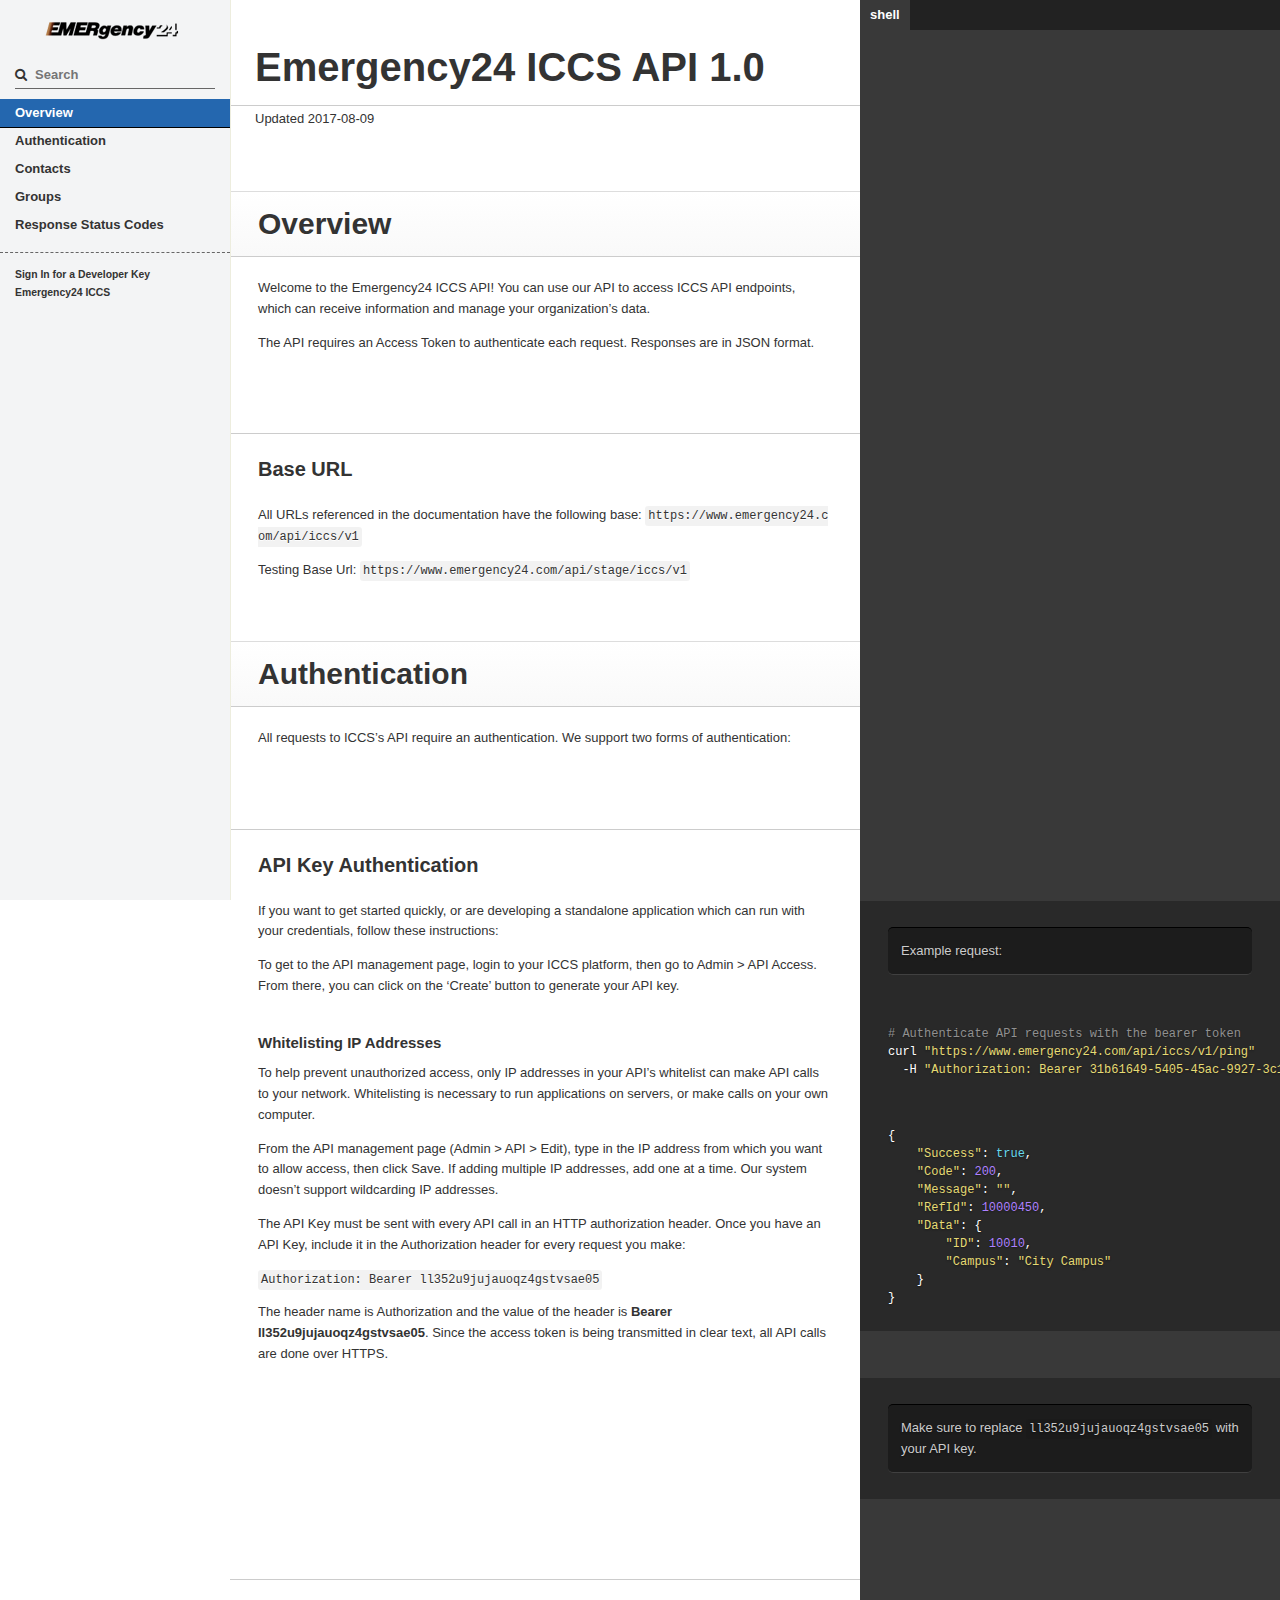
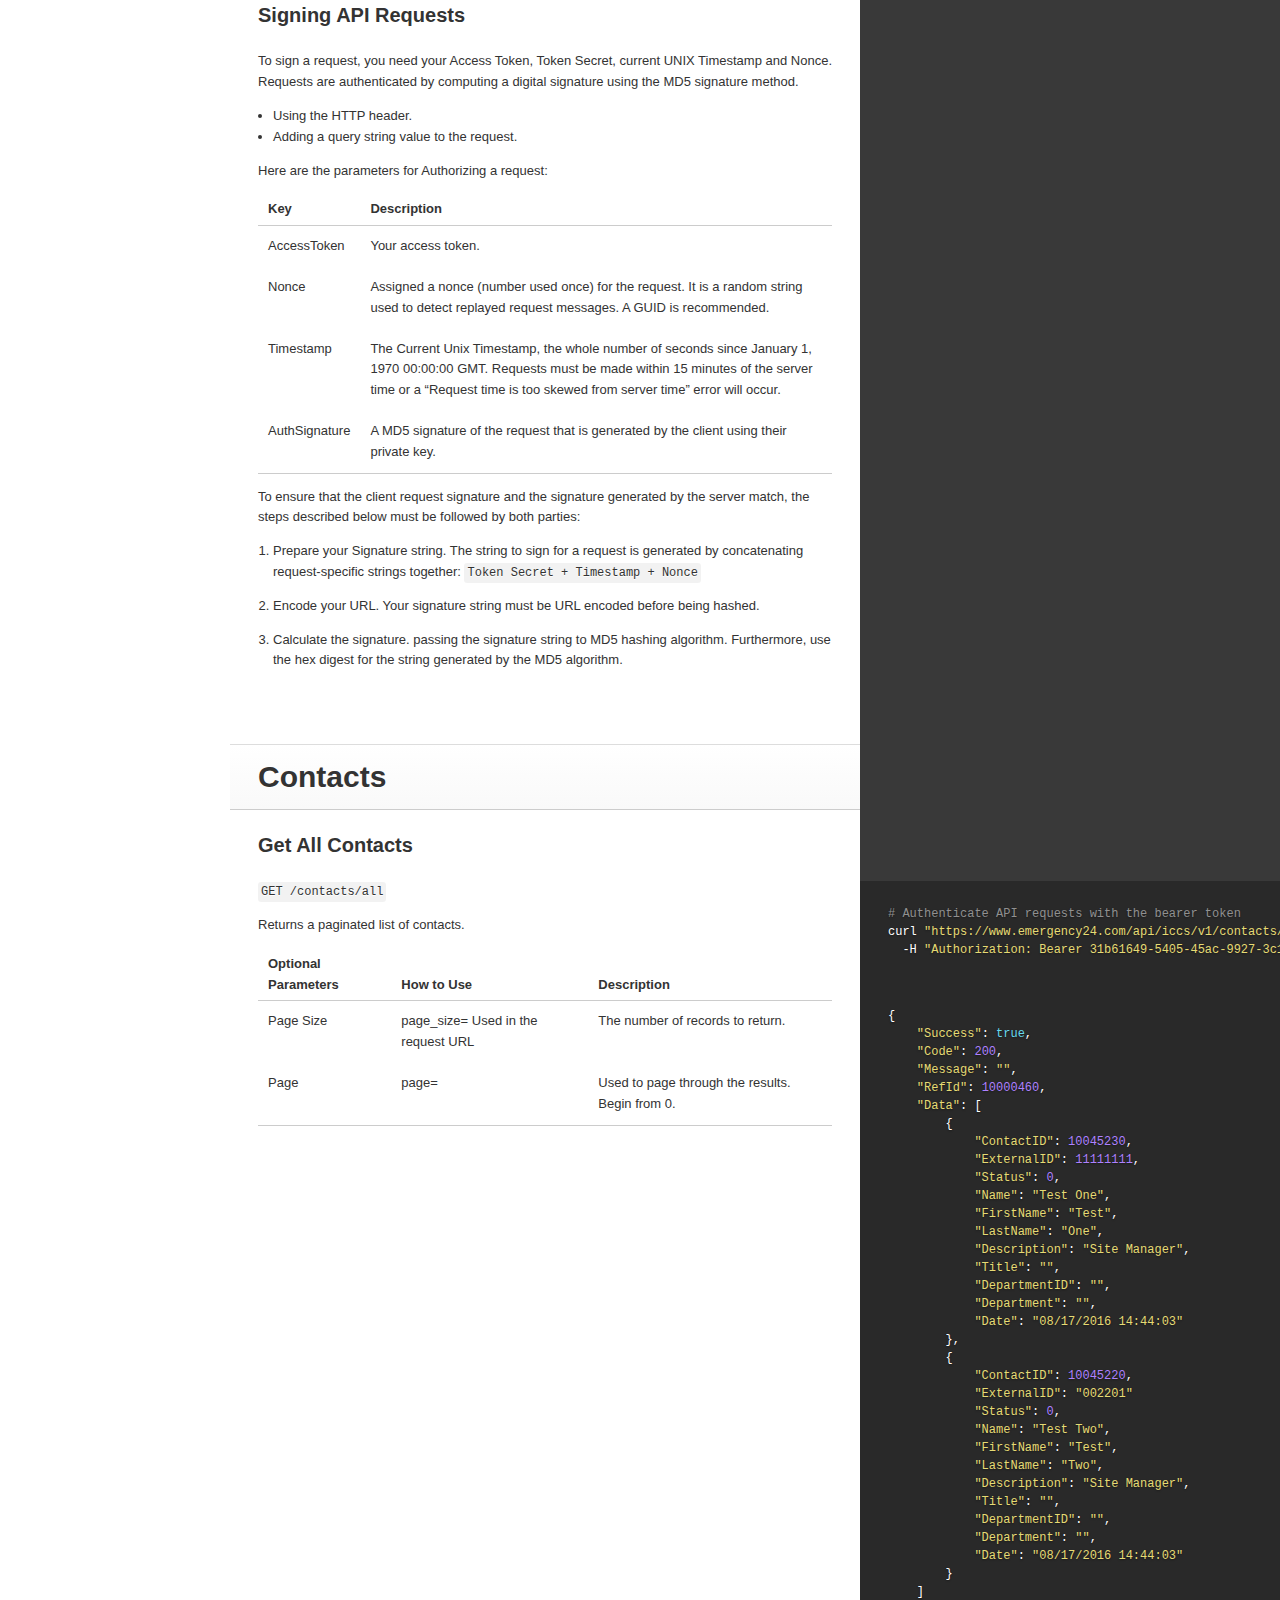
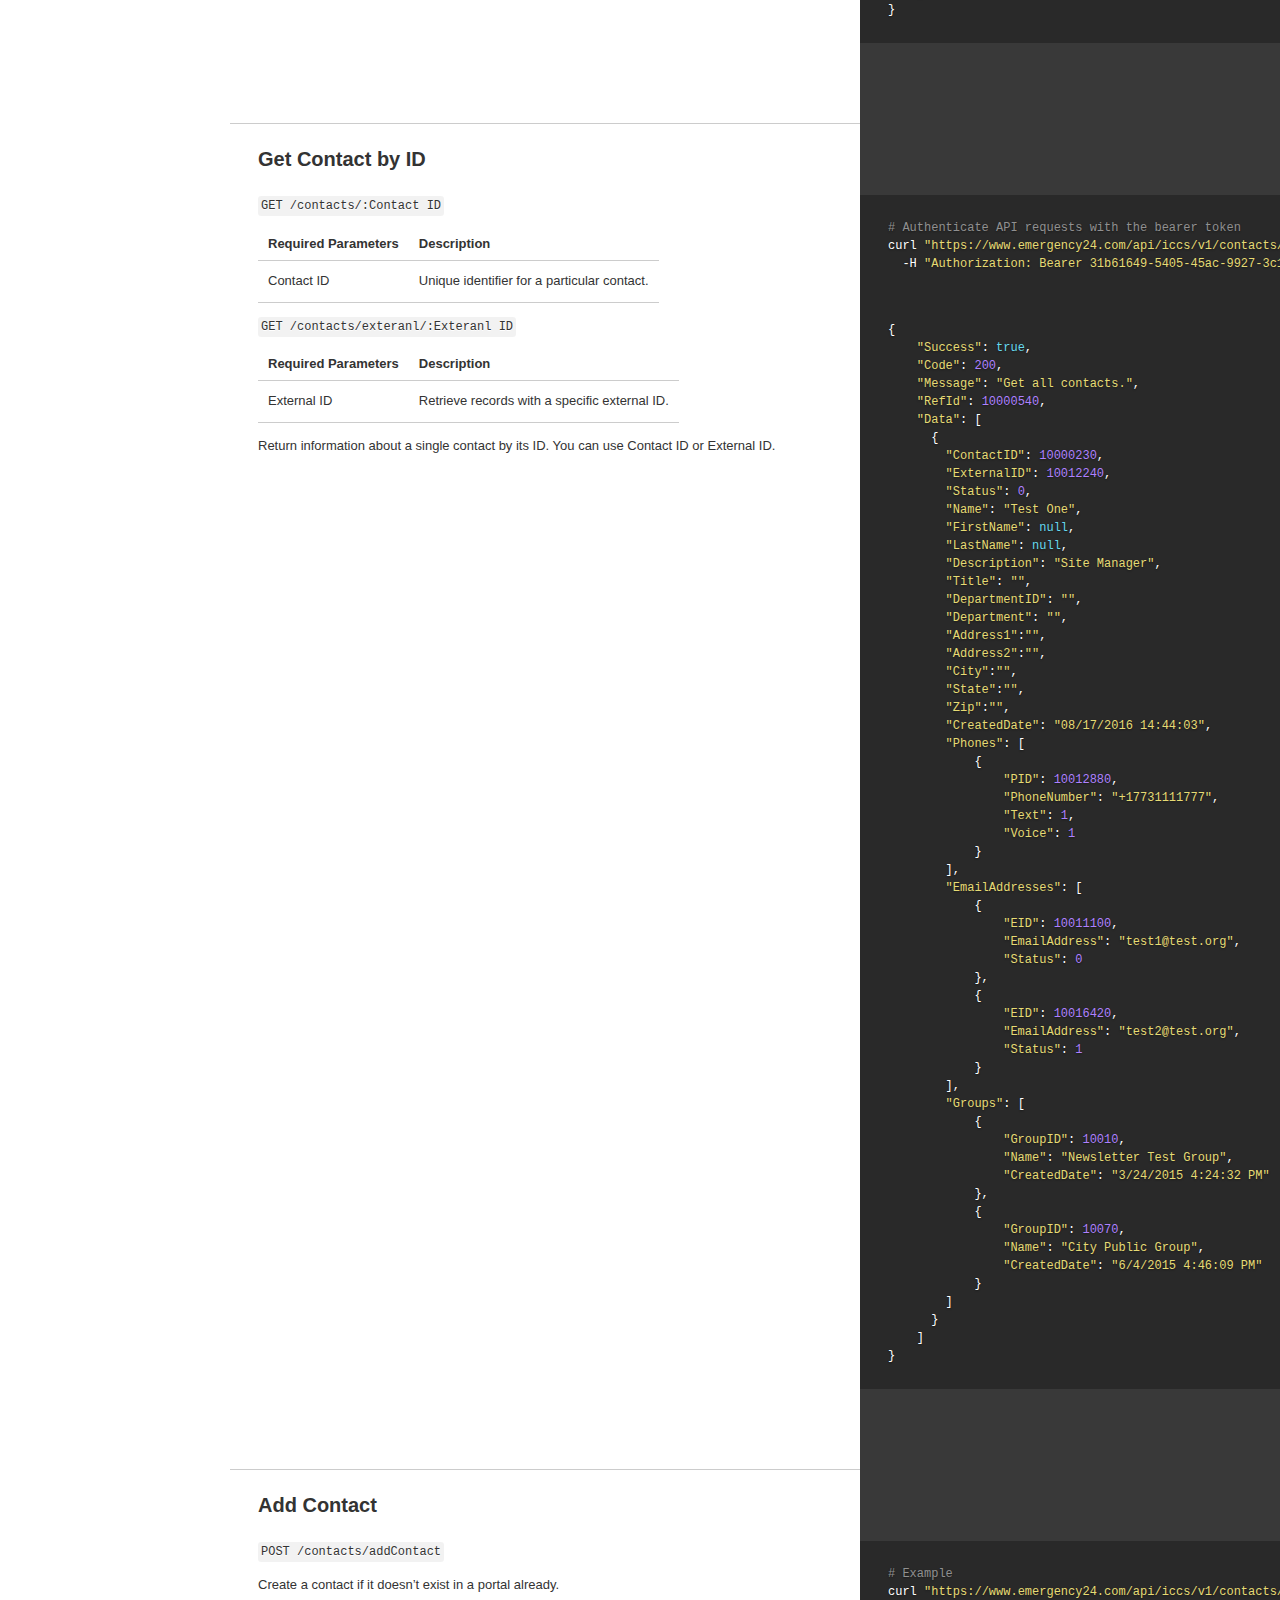
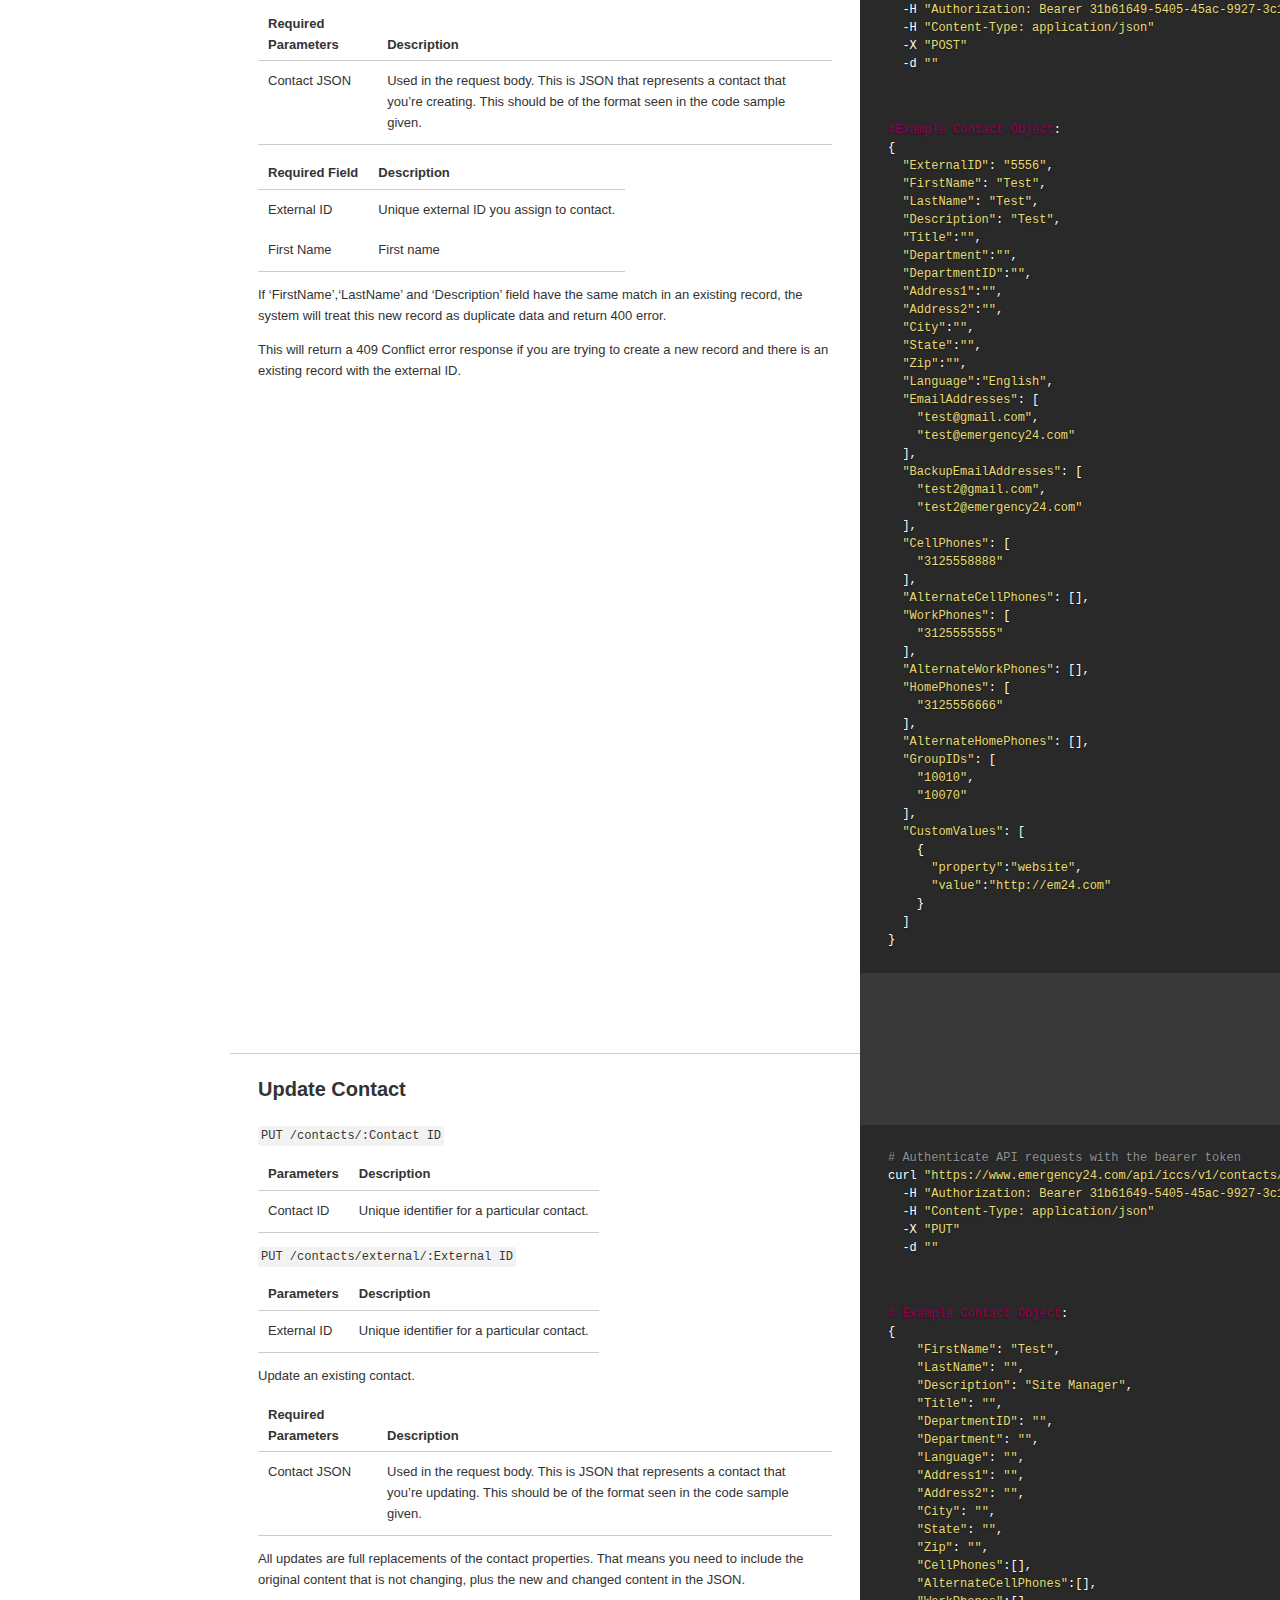
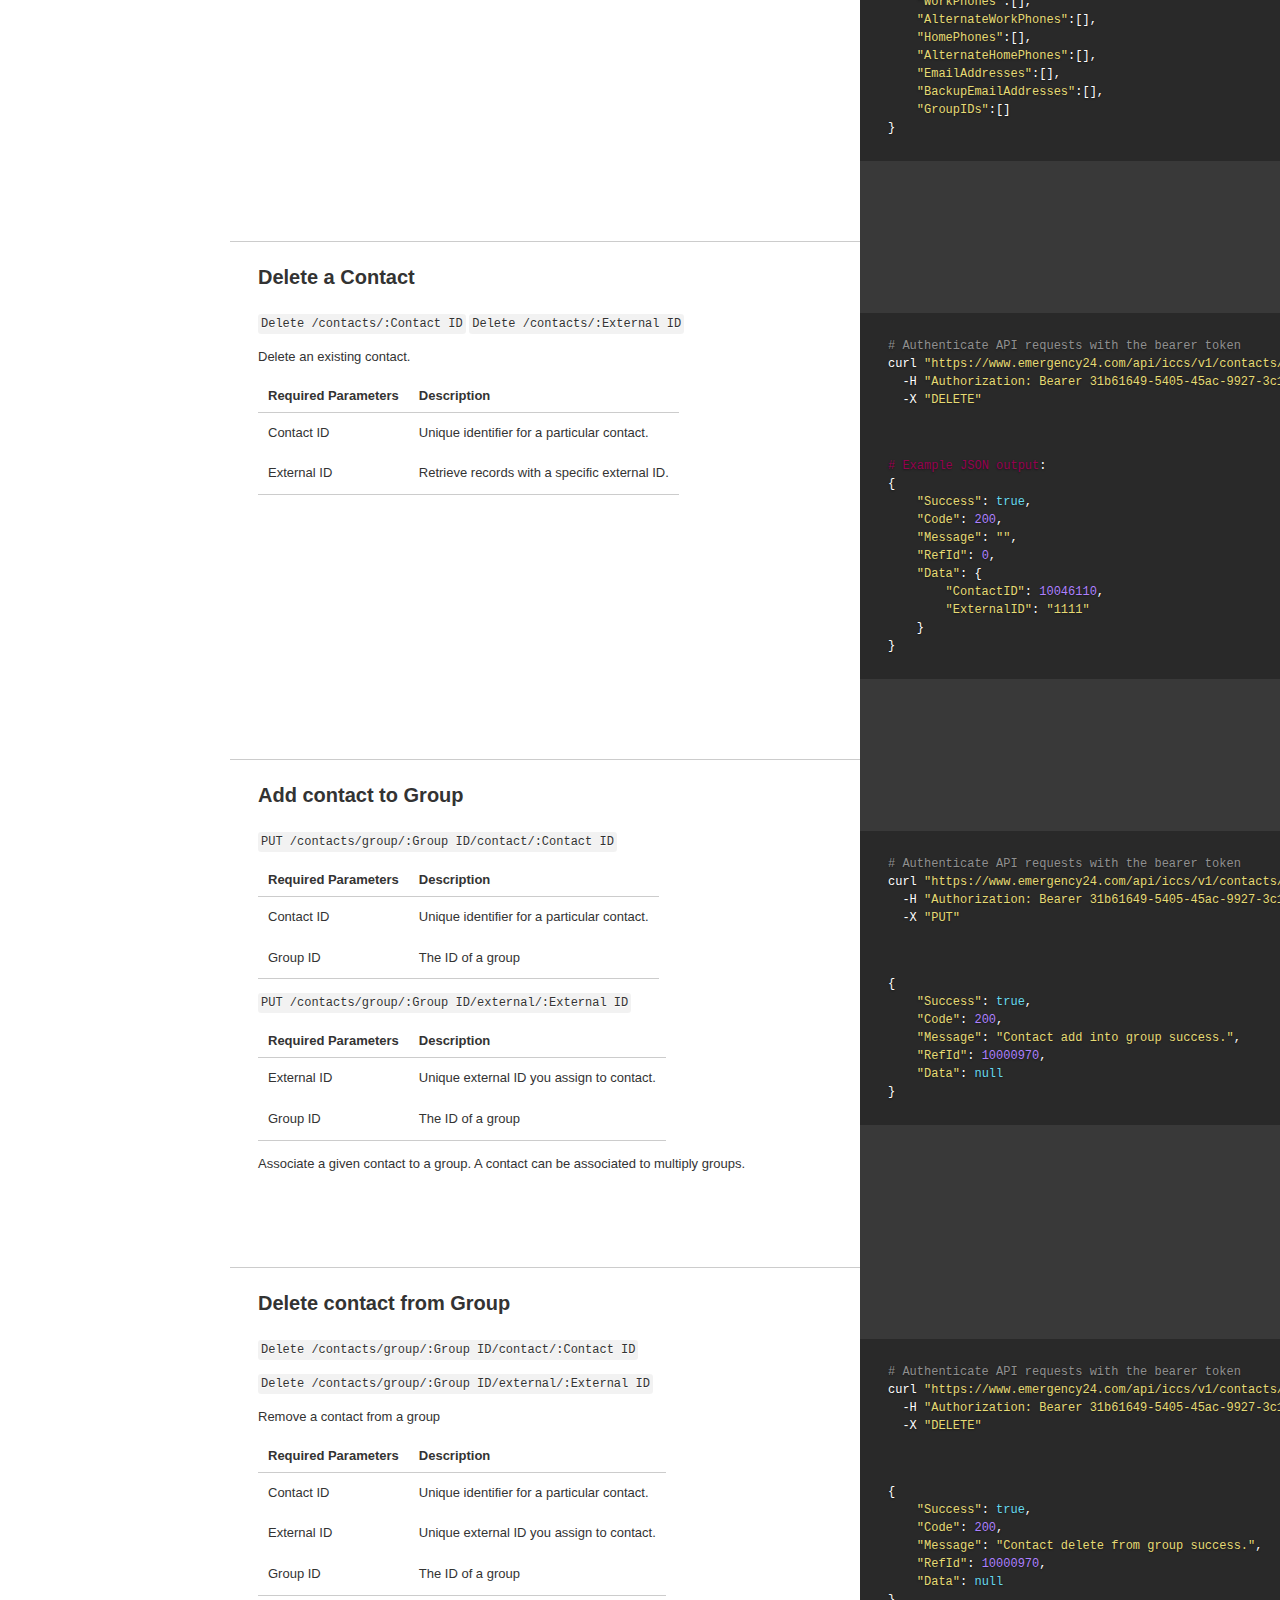
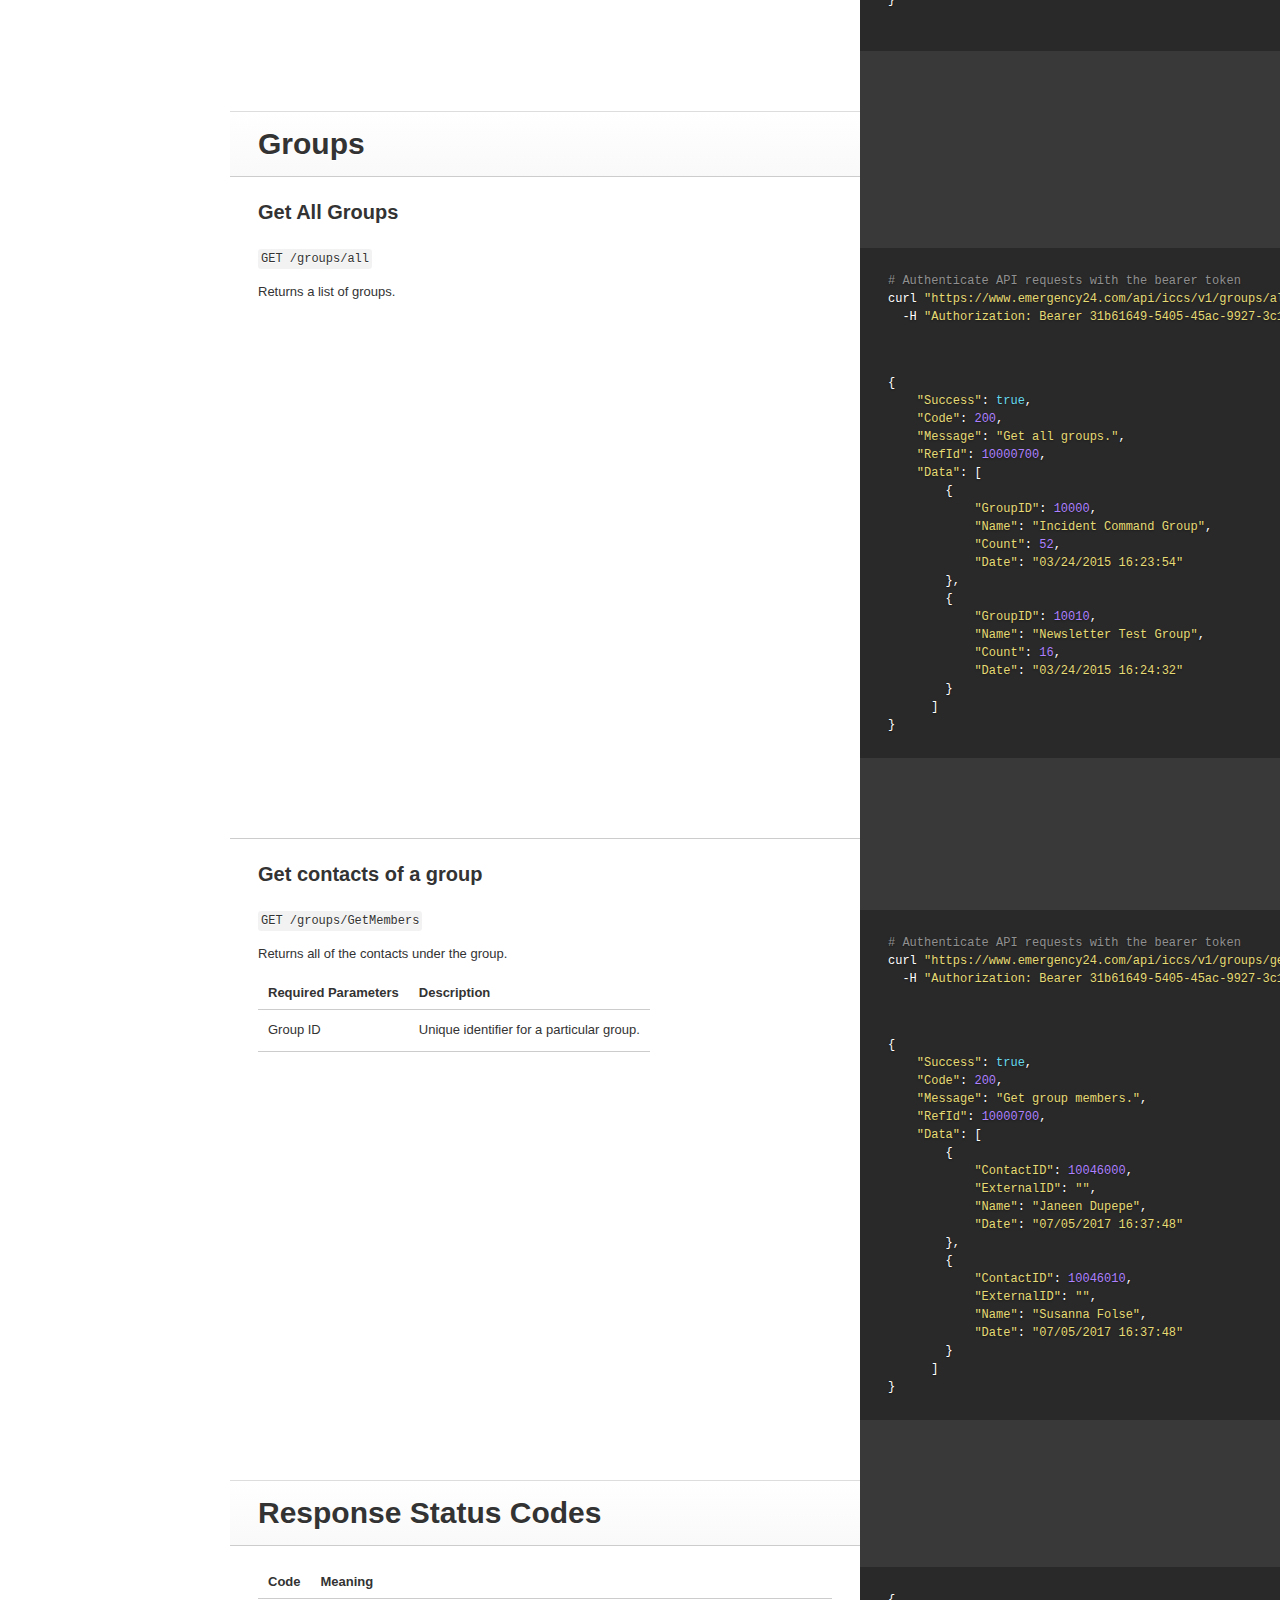
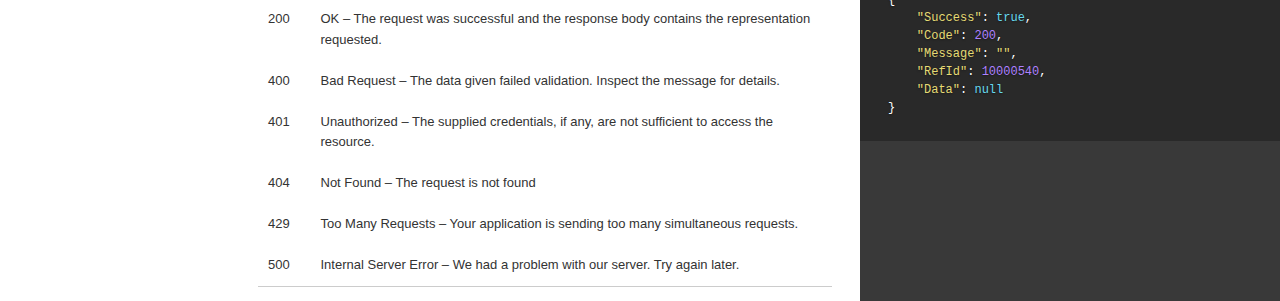
==== iccs/v1/index.html @ fdf59314 "update" ====
<!doctype html>
<html>
  <head>
    <meta charset="utf-8">
    <meta content="IE=edge,chrome=1" http-equiv="X-UA-Compatible">
    <meta name="viewport" content="width=device-width, initial-scale=1, maximum-scale=1">
    <title>API Reference</title>

    <style>
      .highlight table td { padding: 5px; }
.highlight table pre { margin: 0; }
.highlight .gh {
  color: #999999;
}
.highlight .sr {
  color: #f6aa11;
}
.highlight .go {
  color: #888888;
}
.highlight .gp {
  color: #555555;
}
.highlight .gs {
}
.highlight .gu {
  color: #aaaaaa;
}
.highlight .nb {
  color: #f6aa11;
}
.highlight .cm {
  color: #75715e;
}
.highlight .cp {
  color: #75715e;
}
.highlight .c1 {
  color: #75715e;
}
.highlight .cs {
  color: #75715e;
}
.highlight .c, .highlight .cd {
  color: #75715e;
}
.highlight .err {
  color: #960050;
}
.highlight .gr {
  color: #960050;
}
.highlight .gt {
  color: #960050;
}
.highlight .gd {
  color: #49483e;
}
.highlight .gi {
  color: #49483e;
}
.highlight .ge {
  color: #49483e;
}
.highlight .kc {
  color: #66d9ef;
}
.highlight .kd {
  color: #66d9ef;
}
.highlight .kr {
  color: #66d9ef;
}
.highlight .no {
  color: #66d9ef;
}
.highlight .kt {
  color: #66d9ef;
}
.highlight .mf {
  color: #ae81ff;
}
.highlight .mh {
  color: #ae81ff;
}
.highlight .il {
  color: #ae81ff;
}
.highlight .mi {
  color: #ae81ff;
}
.highlight .mo {
  color: #ae81ff;
}
.highlight .m, .highlight .mb, .highlight .mx {
  color: #ae81ff;
}
.highlight .sc {
  color: #ae81ff;
}
.highlight .se {
  color: #ae81ff;
}
.highlight .ss {
  color: #ae81ff;
}
.highlight .sd {
  color: #e6db74;
}
.highlight .s2 {
  color: #e6db74;
}
.highlight .sb {
  color: #e6db74;
}
.highlight .sh {
  color: #e6db74;
}
.highlight .si {
  color: #e6db74;
}
.highlight .sx {
  color: #e6db74;
}
.highlight .s1 {
  color: #e6db74;
}
.highlight .s {
  color: #e6db74;
}
.highlight .na {
  color: #a6e22e;
}
.highlight .nc {
  color: #a6e22e;
}
.highlight .nd {
  color: #a6e22e;
}
.highlight .ne {
  color: #a6e22e;
}
.highlight .nf {
  color: #a6e22e;
}
.highlight .vc {
  color: #ffffff;
}
.highlight .nn {
  color: #ffffff;
}
.highlight .nl {
  color: #ffffff;
}
.highlight .ni {
  color: #ffffff;
}
.highlight .bp {
  color: #ffffff;
}
.highlight .vg {
  color: #ffffff;
}
.highlight .vi {
  color: #ffffff;
}
.highlight .nv {
  color: #ffffff;
}
.highlight .w {
  color: #ffffff;
}
.highlight {
  color: #ffffff;
}
.highlight .n, .highlight .py, .highlight .nx {
  color: #ffffff;
}
.highlight .ow {
  color: #f92672;
}
.highlight .nt {
  color: #f92672;
}
.highlight .k, .highlight .kv {
  color: #f92672;
}
.highlight .kn {
  color: #f92672;
}
.highlight .kp {
  color: #f92672;
}
.highlight .o {
  color: #f92672;
}
    </style>
    <link href="stylesheets/screen.css" rel="stylesheet" media="screen" />
    <link href="stylesheets/print.css" rel="stylesheet" media="print" />
      <script src="javascripts/all.js"></script>
  </head>

  <body class="index" data-languages="[&quot;shell&quot;]">
    <a href="#" id="nav-button">
      <span>
        NAV
        <img src="images/navbar.png" alt="Navbar" />
      </span>
    </a>
    <div class="tocify-wrapper">
      <center style="margin-top: 15px">
        <img src="images/logo.png" alt="Logo" />
      </center>
      
        <div class="lang-selector">
              <a href="#" data-language-name="shell">shell</a>
        </div>
        <div class="search">
          <input type="text" class="search" id="input-search" placeholder="Search">
        </div>
        <ul class="search-results"></ul>
      <div id="toc">
      </div>
        <ul class="toc-footer">
            <li><a href='https://www.emergency24.com/im/user/login'>Sign In for a Developer Key</a></li>
            <li><a href='https://www.emergency24.com'>Emergency24 ICCS</a></li>
        </ul>
    </div>
    <div class="page-wrapper">
      <div class="dark-box"></div>
      <div class="content">
        <div>
  <div style="font-weight:bold;font-size:40px;padding: 45px 5px 15px 25px; border-bottom: 1px solid #ccc;margin-right: 40%">Emergency24 ICCS API 1.0</div>
  <div style="padding: 5px 5px 5px 25px">Updated 2017-08-09</div>
</div>

<h1 id="overview">Overview</h1>

<p>Welcome to the Emergency24 ICCS API! You can use our API to access ICCS API endpoints, which can receive information and manage your organization&rsquo;s data. </p>

<p>The API requires an Access Token to authenticate each request. Responses are in JSON format.</p>

<h2 id="base-url">Base URL</h2>

<p>All URLs referenced in the documentation have the following base:
<code class="prettyprint">https://www.emergency24.com/api/iccs/v1</code></p>

<p>Testing Base Url: <code class="prettyprint">https://www.emergency24.com/api/stage/iccs/v1</code></p>

<h1 id="authentication">Authentication</h1>

<p>All requests to ICCS&rsquo;s API require an authentication. We support two forms of authentication:</p>

<h2 id="api-key-authentication">API Key Authentication</h2>

<blockquote>
<p>Example request:</p>
</blockquote>
<pre class="highlight shell tab-shell"><code><span class="c"># Authenticate API requests with the bearer token</span>
curl <span class="s2">"https://www.emergency24.com/api/iccs/v1/ping"</span>
  -H <span class="s2">"Authorization: Bearer 31b61649-5405-45ac-9927-3c1d1b2c84b2"</span>
</code></pre><pre class="highlight json tab-json"><code><span class="p">{</span><span class="w">
    </span><span class="s2">"Success"</span><span class="p">:</span><span class="w"> </span><span class="kc">true</span><span class="p">,</span><span class="w">
    </span><span class="s2">"Code"</span><span class="p">:</span><span class="w"> </span><span class="mi">200</span><span class="p">,</span><span class="w">
    </span><span class="s2">"Message"</span><span class="p">:</span><span class="w"> </span><span class="s2">""</span><span class="p">,</span><span class="w">
    </span><span class="s2">"RefId"</span><span class="p">:</span><span class="w"> </span><span class="mi">10000450</span><span class="p">,</span><span class="w">
    </span><span class="s2">"Data"</span><span class="p">:</span><span class="w"> </span><span class="p">{</span><span class="w">
        </span><span class="s2">"ID"</span><span class="p">:</span><span class="w"> </span><span class="mi">10010</span><span class="p">,</span><span class="w">
        </span><span class="s2">"Campus"</span><span class="p">:</span><span class="w"> </span><span class="s2">"City Campus"</span><span class="w">
    </span><span class="p">}</span><span class="w">
</span><span class="p">}</span><span class="w">
</span></code></pre>
<p>If you want to get started quickly, or are developing a standalone application which can run with your credentials, follow these instructions:</p>

<p>To get to the API management page, login to your ICCS platform, then go to Admin &gt; API Access. From there, you can click on the &lsquo;Create&rsquo; button to generate your API key.</p>

<h3 id="whitelisting-ip-addresses">Whitelisting IP Addresses</h3>

<p>To help prevent unauthorized access, only IP addresses in your API&rsquo;s whitelist can make API calls to your network. Whitelisting is necessary to run applications on servers, or make calls on your own computer.</p>

<p>From the API management page (Admin &gt; API &gt; Edit), type in the IP address from which you want to allow access, then click Save. If adding multiple IP addresses, add one at a time. Our system doesn&rsquo;t support wildcarding IP addresses.</p>

<p>The API Key must be sent with every API call in an HTTP authorization header. Once you have an API Key, include it in the Authorization header for every request you make:</p>

<p><code class="prettyprint">Authorization: Bearer ll352u9jujauoqz4gstvsae05</code></p>

<p>The header name is Authorization and the value of the header is <strong>Bearer ll352u9jujauoqz4gstvsae05</strong>. Since the access token is being transmitted in clear text, all API calls are done over HTTPS.</p>

<blockquote>
<p>Make sure to replace <code class="prettyprint">ll352u9jujauoqz4gstvsae05</code> with your API key.</p>
</blockquote>

<h2 id="signing-api-requests">Signing API Requests</h2>

<p>To sign a request, you need your Access Token, Token Secret, current UNIX Timestamp and Nonce. 
Requests are authenticated by computing a digital signature using the MD5 signature method.</p>

<ul>
<li>Using the HTTP header.</li>
<li>Adding a query string value to the request.</li>
</ul>

<p>Here are the parameters for Authorizing a request:</p>

<table><thead>
<tr>
<th>Key</th>
<th>Description</th>
</tr>
</thead><tbody>
<tr>
<td>AccessToken</td>
<td>Your access token.</td>
</tr>
<tr>
<td>Nonce</td>
<td>Assigned a nonce (number used once) for the request. It is a random string used to detect replayed request messages. A GUID is recommended.</td>
</tr>
<tr>
<td>Timestamp</td>
<td>The Current Unix Timestamp, the whole number of seconds since January 1, 1970 00:00:00 GMT. Requests must be made within 15 minutes of the server time or a “Request time is too skewed from server time” error will occur.</td>
</tr>
<tr>
<td>AuthSignature</td>
<td>A MD5 signature of the request that is generated by the client using their private key.</td>
</tr>
</tbody></table>

<p>To ensure that the client request signature and the signature generated by the server match, the steps described below must be followed by both parties:</p>

<ol>
<li><p>Prepare your Signature string.
The string to sign for a request is generated by concatenating request-specific strings together:
<code class="prettyprint">Token Secret + Timestamp + Nonce</code></p></li>
<li><p>Encode your URL.
Your signature string must be URL encoded before being hashed.</p></li>
<li><p>Calculate the signature.
passing the signature string to MD5 hashing algorithm. 
Furthermore, use the hex digest for the string generated by the MD5 algorithm.</p></li>
</ol>

<h1 id="contacts">Contacts</h1>

<h2 id="get-all-contacts">Get All Contacts</h2>
<pre class="highlight shell tab-shell"><code><span class="c"># Authenticate API requests with the bearer token</span>
curl <span class="s2">"https://www.emergency24.com/api/iccs/v1/contacts/all"</span>
  -H <span class="s2">"Authorization: Bearer 31b61649-5405-45ac-9927-3c1d1b2c84b2"</span>
</code></pre><pre class="highlight json tab-json"><code><span class="p">{</span><span class="w">
    </span><span class="s2">"Success"</span><span class="p">:</span><span class="w"> </span><span class="kc">true</span><span class="p">,</span><span class="w">
    </span><span class="s2">"Code"</span><span class="p">:</span><span class="w"> </span><span class="mi">200</span><span class="p">,</span><span class="w">
    </span><span class="s2">"Message"</span><span class="p">:</span><span class="w"> </span><span class="s2">""</span><span class="p">,</span><span class="w">
    </span><span class="s2">"RefId"</span><span class="p">:</span><span class="w"> </span><span class="mi">10000460</span><span class="p">,</span><span class="w">
    </span><span class="s2">"Data"</span><span class="p">:</span><span class="w"> </span><span class="p">[</span><span class="w">
        </span><span class="p">{</span><span class="w">
            </span><span class="s2">"ContactID"</span><span class="p">:</span><span class="w"> </span><span class="mi">10045230</span><span class="p">,</span><span class="w">
            </span><span class="s2">"ExternalID"</span><span class="p">:</span><span class="w"> </span><span class="mi">11111111</span><span class="p">,</span><span class="w">
            </span><span class="s2">"Status"</span><span class="p">:</span><span class="w"> </span><span class="mi">0</span><span class="p">,</span><span class="w">
            </span><span class="s2">"Name"</span><span class="p">:</span><span class="w"> </span><span class="s2">"Test One"</span><span class="p">,</span><span class="w">
            </span><span class="s2">"FirstName"</span><span class="p">:</span><span class="w"> </span><span class="s2">"Test"</span><span class="p">,</span><span class="w">
            </span><span class="s2">"LastName"</span><span class="p">:</span><span class="w"> </span><span class="s2">"One"</span><span class="p">,</span><span class="w">
            </span><span class="s2">"Description"</span><span class="p">:</span><span class="w"> </span><span class="s2">"Site Manager"</span><span class="p">,</span><span class="w">
            </span><span class="s2">"Title"</span><span class="p">:</span><span class="w"> </span><span class="s2">""</span><span class="p">,</span><span class="w">
            </span><span class="s2">"DepartmentID"</span><span class="p">:</span><span class="w"> </span><span class="s2">""</span><span class="p">,</span><span class="w">
            </span><span class="s2">"Department"</span><span class="p">:</span><span class="w"> </span><span class="s2">""</span><span class="p">,</span><span class="w">
            </span><span class="s2">"Date"</span><span class="p">:</span><span class="w"> </span><span class="s2">"08/17/2016 14:44:03"</span><span class="w">
        </span><span class="p">},</span><span class="w">
        </span><span class="p">{</span><span class="w">
            </span><span class="s2">"ContactID"</span><span class="p">:</span><span class="w"> </span><span class="mi">10045220</span><span class="p">,</span><span class="w">
            </span><span class="s2">"ExternalID"</span><span class="p">:</span><span class="w"> </span><span class="s2">"002201"</span><span class="w">
            </span><span class="s2">"Status"</span><span class="p">:</span><span class="w"> </span><span class="mi">0</span><span class="p">,</span><span class="w">
            </span><span class="s2">"Name"</span><span class="p">:</span><span class="w"> </span><span class="s2">"Test Two"</span><span class="p">,</span><span class="w">
            </span><span class="s2">"FirstName"</span><span class="p">:</span><span class="w"> </span><span class="s2">"Test"</span><span class="p">,</span><span class="w">
            </span><span class="s2">"LastName"</span><span class="p">:</span><span class="w"> </span><span class="s2">"Two"</span><span class="p">,</span><span class="w">
            </span><span class="s2">"Description"</span><span class="p">:</span><span class="w"> </span><span class="s2">"Site Manager"</span><span class="p">,</span><span class="w">
            </span><span class="s2">"Title"</span><span class="p">:</span><span class="w"> </span><span class="s2">""</span><span class="p">,</span><span class="w">
            </span><span class="s2">"DepartmentID"</span><span class="p">:</span><span class="w"> </span><span class="s2">""</span><span class="p">,</span><span class="w">
            </span><span class="s2">"Department"</span><span class="p">:</span><span class="w"> </span><span class="s2">""</span><span class="p">,</span><span class="w">
            </span><span class="s2">"Date"</span><span class="p">:</span><span class="w"> </span><span class="s2">"08/17/2016 14:44:03"</span><span class="w">
        </span><span class="p">}</span><span class="w">
    </span><span class="p">]</span><span class="w">
</span><span class="p">}</span><span class="w">
</span></code></pre>
<p><code class="prettyprint">GET /contacts/all</code></p>

<p>Returns a paginated list of contacts.</p>

<table><thead>
<tr>
<th>Optional Parameters</th>
<th>How to Use</th>
<th>Description</th>
</tr>
</thead><tbody>
<tr>
<td>Page Size</td>
<td>page_size= Used in the request URL</td>
<td>The number of records to return.</td>
</tr>
<tr>
<td>Page</td>
<td>page=</td>
<td>Used to page through the results. Begin from 0.</td>
</tr>
</tbody></table>

<h2 id="get-contact-by-id">Get Contact by ID</h2>
<pre class="highlight shell tab-shell"><code><span class="c"># Authenticate API requests with the bearer token</span>
curl <span class="s2">"https://www.emergency24.com/api/iccs/v1/contacts/10000230"</span>
  -H <span class="s2">"Authorization: Bearer 31b61649-5405-45ac-9927-3c1d1b2c84b2"</span>
</code></pre><pre class="highlight json tab-json"><code><span class="p">{</span><span class="w">
    </span><span class="s2">"Success"</span><span class="p">:</span><span class="w"> </span><span class="kc">true</span><span class="p">,</span><span class="w">
    </span><span class="s2">"Code"</span><span class="p">:</span><span class="w"> </span><span class="mi">200</span><span class="p">,</span><span class="w">
    </span><span class="s2">"Message"</span><span class="p">:</span><span class="w"> </span><span class="s2">"Get all contacts."</span><span class="p">,</span><span class="w">
    </span><span class="s2">"RefId"</span><span class="p">:</span><span class="w"> </span><span class="mi">10000540</span><span class="p">,</span><span class="w">
    </span><span class="s2">"Data"</span><span class="p">:</span><span class="w"> </span><span class="p">[</span><span class="w">
      </span><span class="p">{</span><span class="w">
        </span><span class="s2">"ContactID"</span><span class="p">:</span><span class="w"> </span><span class="mi">10000230</span><span class="p">,</span><span class="w">
        </span><span class="s2">"ExternalID"</span><span class="p">:</span><span class="w"> </span><span class="mi">10012240</span><span class="p">,</span><span class="w">
        </span><span class="s2">"Status"</span><span class="p">:</span><span class="w"> </span><span class="mi">0</span><span class="p">,</span><span class="w">
        </span><span class="s2">"Name"</span><span class="p">:</span><span class="w"> </span><span class="s2">"Test One"</span><span class="p">,</span><span class="w">
        </span><span class="s2">"FirstName"</span><span class="p">:</span><span class="w"> </span><span class="kc">null</span><span class="p">,</span><span class="w">
        </span><span class="s2">"LastName"</span><span class="p">:</span><span class="w"> </span><span class="kc">null</span><span class="p">,</span><span class="w">
        </span><span class="s2">"Description"</span><span class="p">:</span><span class="w"> </span><span class="s2">"Site Manager"</span><span class="p">,</span><span class="w">
        </span><span class="s2">"Title"</span><span class="p">:</span><span class="w"> </span><span class="s2">""</span><span class="p">,</span><span class="w">
        </span><span class="s2">"DepartmentID"</span><span class="p">:</span><span class="w"> </span><span class="s2">""</span><span class="p">,</span><span class="w">
        </span><span class="s2">"Department"</span><span class="p">:</span><span class="w"> </span><span class="s2">""</span><span class="p">,</span><span class="w">
        </span><span class="s2">"Address1"</span><span class="p">:</span><span class="s2">""</span><span class="p">,</span><span class="w">
        </span><span class="s2">"Address2"</span><span class="p">:</span><span class="s2">""</span><span class="p">,</span><span class="w">
        </span><span class="s2">"City"</span><span class="p">:</span><span class="s2">""</span><span class="p">,</span><span class="w">
        </span><span class="s2">"State"</span><span class="p">:</span><span class="s2">""</span><span class="p">,</span><span class="w">
        </span><span class="s2">"Zip"</span><span class="p">:</span><span class="s2">""</span><span class="p">,</span><span class="w">
        </span><span class="s2">"CreatedDate"</span><span class="p">:</span><span class="w"> </span><span class="s2">"08/17/2016 14:44:03"</span><span class="p">,</span><span class="w">
        </span><span class="s2">"Phones"</span><span class="p">:</span><span class="w"> </span><span class="p">[</span><span class="w">
            </span><span class="p">{</span><span class="w">
                </span><span class="s2">"PID"</span><span class="p">:</span><span class="w"> </span><span class="mi">10012880</span><span class="p">,</span><span class="w">
                </span><span class="s2">"PhoneNumber"</span><span class="p">:</span><span class="w"> </span><span class="s2">"+17731111777"</span><span class="p">,</span><span class="w">
                </span><span class="s2">"Text"</span><span class="p">:</span><span class="w"> </span><span class="mi">1</span><span class="p">,</span><span class="w">
                </span><span class="s2">"Voice"</span><span class="p">:</span><span class="w"> </span><span class="mi">1</span><span class="w">
            </span><span class="p">}</span><span class="w">
        </span><span class="p">],</span><span class="w">
        </span><span class="s2">"EmailAddresses"</span><span class="p">:</span><span class="w"> </span><span class="p">[</span><span class="w">
            </span><span class="p">{</span><span class="w">
                </span><span class="s2">"EID"</span><span class="p">:</span><span class="w"> </span><span class="mi">10011100</span><span class="p">,</span><span class="w">
                </span><span class="s2">"EmailAddress"</span><span class="p">:</span><span class="w"> </span><span class="s2">"test1@test.org"</span><span class="p">,</span><span class="w">
                </span><span class="s2">"Status"</span><span class="p">:</span><span class="w"> </span><span class="mi">0</span><span class="w">
            </span><span class="p">},</span><span class="w">
            </span><span class="p">{</span><span class="w">
                </span><span class="s2">"EID"</span><span class="p">:</span><span class="w"> </span><span class="mi">10016420</span><span class="p">,</span><span class="w">
                </span><span class="s2">"EmailAddress"</span><span class="p">:</span><span class="w"> </span><span class="s2">"test2@test.org"</span><span class="p">,</span><span class="w">
                </span><span class="s2">"Status"</span><span class="p">:</span><span class="w"> </span><span class="mi">1</span><span class="w">
            </span><span class="p">}</span><span class="w">
        </span><span class="p">],</span><span class="w">
        </span><span class="s2">"Groups"</span><span class="p">:</span><span class="w"> </span><span class="p">[</span><span class="w">
            </span><span class="p">{</span><span class="w">
                </span><span class="s2">"GroupID"</span><span class="p">:</span><span class="w"> </span><span class="mi">10010</span><span class="p">,</span><span class="w">
                </span><span class="s2">"Name"</span><span class="p">:</span><span class="w"> </span><span class="s2">"Newsletter Test Group"</span><span class="p">,</span><span class="w">
                </span><span class="s2">"CreatedDate"</span><span class="p">:</span><span class="w"> </span><span class="s2">"3/24/2015 4:24:32 PM"</span><span class="w">
            </span><span class="p">},</span><span class="w">
            </span><span class="p">{</span><span class="w">
                </span><span class="s2">"GroupID"</span><span class="p">:</span><span class="w"> </span><span class="mi">10070</span><span class="p">,</span><span class="w">
                </span><span class="s2">"Name"</span><span class="p">:</span><span class="w"> </span><span class="s2">"City Public Group"</span><span class="p">,</span><span class="w">
                </span><span class="s2">"CreatedDate"</span><span class="p">:</span><span class="w"> </span><span class="s2">"6/4/2015 4:46:09 PM"</span><span class="w">
            </span><span class="p">}</span><span class="w">
        </span><span class="p">]</span><span class="w">
      </span><span class="p">}</span><span class="w">
    </span><span class="p">]</span><span class="w">
</span><span class="p">}</span><span class="w">
</span></code></pre>
<p><code class="prettyprint">GET /contacts/:Contact ID</code></p>

<table><thead>
<tr>
<th>Required Parameters</th>
<th>Description</th>
</tr>
</thead><tbody>
<tr>
<td>Contact ID</td>
<td>Unique identifier for a particular contact.</td>
</tr>
</tbody></table>

<p><code class="prettyprint">GET /contacts/exteranl/:Exteranl ID</code></p>

<table><thead>
<tr>
<th>Required Parameters</th>
<th>Description</th>
</tr>
</thead><tbody>
<tr>
<td>External ID</td>
<td>Retrieve records with a specific external ID.</td>
</tr>
</tbody></table>

<p>Return information about a single contact by its ID. You can use Contact ID or External ID.</p>

<h2 id="add-contact">Add Contact</h2>
<pre class="highlight shell tab-shell"><code><span class="c"># Example</span>
curl <span class="s2">"https://www.emergency24.com/api/iccs/v1/contacts/addContact"</span>
  -H <span class="s2">"Authorization: Bearer 31b61649-5405-45ac-9927-3c1d1b2c84b2"</span>
  -H <span class="s2">"Content-Type: application/json"</span>
  -X <span class="s2">"POST"</span>
  -d <span class="s2">""</span>
</code></pre><pre class="highlight json tab-json"><code><span class="err">#Example</span><span class="w"> </span><span class="err">Contact</span><span class="w"> </span><span class="err">Object</span><span class="p">:</span><span class="w">
</span><span class="p">{</span><span class="w">
  </span><span class="s2">"ExternalID"</span><span class="p">:</span><span class="w"> </span><span class="s2">"5556"</span><span class="p">,</span><span class="w">
  </span><span class="s2">"FirstName"</span><span class="p">:</span><span class="w"> </span><span class="s2">"Test"</span><span class="p">,</span><span class="w">
  </span><span class="s2">"LastName"</span><span class="p">:</span><span class="w"> </span><span class="s2">"Test"</span><span class="p">,</span><span class="w">
  </span><span class="s2">"Description"</span><span class="p">:</span><span class="w"> </span><span class="s2">"Test"</span><span class="p">,</span><span class="w">
  </span><span class="s2">"Title"</span><span class="p">:</span><span class="s2">""</span><span class="p">,</span><span class="w">
  </span><span class="s2">"Department"</span><span class="p">:</span><span class="s2">""</span><span class="p">,</span><span class="w">
  </span><span class="s2">"DepartmentID"</span><span class="p">:</span><span class="s2">""</span><span class="p">,</span><span class="w">
  </span><span class="s2">"Address1"</span><span class="p">:</span><span class="s2">""</span><span class="p">,</span><span class="w">
  </span><span class="s2">"Address2"</span><span class="p">:</span><span class="s2">""</span><span class="p">,</span><span class="w">
  </span><span class="s2">"City"</span><span class="p">:</span><span class="s2">""</span><span class="p">,</span><span class="w">
  </span><span class="s2">"State"</span><span class="p">:</span><span class="s2">""</span><span class="p">,</span><span class="w">
  </span><span class="s2">"Zip"</span><span class="p">:</span><span class="s2">""</span><span class="p">,</span><span class="w">
  </span><span class="s2">"Language"</span><span class="p">:</span><span class="s2">"English"</span><span class="p">,</span><span class="w">
  </span><span class="s2">"EmailAddresses"</span><span class="p">:</span><span class="w"> </span><span class="p">[</span><span class="w">
    </span><span class="s2">"test@gmail.com"</span><span class="p">,</span><span class="w">
    </span><span class="s2">"test@emergency24.com"</span><span class="w">
  </span><span class="p">],</span><span class="w">
  </span><span class="s2">"BackupEmailAddresses"</span><span class="p">:</span><span class="w"> </span><span class="p">[</span><span class="w">
    </span><span class="s2">"test2@gmail.com"</span><span class="p">,</span><span class="w">
    </span><span class="s2">"test2@emergency24.com"</span><span class="w">
  </span><span class="p">],</span><span class="w">
  </span><span class="s2">"CellPhones"</span><span class="p">:</span><span class="w"> </span><span class="p">[</span><span class="w">
    </span><span class="s2">"3125558888"</span><span class="w">
  </span><span class="p">],</span><span class="w">
  </span><span class="s2">"AlternateCellPhones"</span><span class="p">:</span><span class="w"> </span><span class="p">[],</span><span class="w">
  </span><span class="s2">"WorkPhones"</span><span class="p">:</span><span class="w"> </span><span class="p">[</span><span class="w">
    </span><span class="s2">"3125555555"</span><span class="w">
  </span><span class="p">],</span><span class="w">
  </span><span class="s2">"AlternateWorkPhones"</span><span class="p">:</span><span class="w"> </span><span class="p">[],</span><span class="w">
  </span><span class="s2">"HomePhones"</span><span class="p">:</span><span class="w"> </span><span class="p">[</span><span class="w">
    </span><span class="s2">"3125556666"</span><span class="w">
  </span><span class="p">],</span><span class="w">
  </span><span class="s2">"AlternateHomePhones"</span><span class="p">:</span><span class="w"> </span><span class="p">[],</span><span class="w">
  </span><span class="s2">"GroupIDs"</span><span class="p">:</span><span class="w"> </span><span class="p">[</span><span class="w">
    </span><span class="s2">"10010"</span><span class="p">,</span><span class="w">
    </span><span class="s2">"10070"</span><span class="w">
  </span><span class="p">],</span><span class="w">
  </span><span class="s2">"CustomValues"</span><span class="p">:</span><span class="w"> </span><span class="p">[</span><span class="w">
    </span><span class="p">{</span><span class="w">
      </span><span class="s2">"property"</span><span class="p">:</span><span class="s2">"website"</span><span class="p">,</span><span class="w">
      </span><span class="s2">"value"</span><span class="p">:</span><span class="s2">"http://em24.com"</span><span class="w">
    </span><span class="p">}</span><span class="w">
  </span><span class="p">]</span><span class="w">
</span><span class="p">}</span><span class="w">
</span></code></pre>
<p><code class="prettyprint">POST /contacts/addContact</code></p>

<p>Create a contact if it doesn&rsquo;t exist in a portal already.</p>

<table><thead>
<tr>
<th>Required Parameters</th>
<th>Description</th>
</tr>
</thead><tbody>
<tr>
<td>Contact JSON</td>
<td>Used in the request body. This is JSON that represents a contact that you&rsquo;re creating. This should be of the format seen in the code sample given.</td>
</tr>
</tbody></table>

<table><thead>
<tr>
<th>Required Field</th>
<th>Description</th>
</tr>
</thead><tbody>
<tr>
<td>External ID</td>
<td>Unique external ID you assign to contact.</td>
</tr>
<tr>
<td>First Name</td>
<td>First name</td>
</tr>
</tbody></table>

<p>If &lsquo;FirstName&rsquo;,&lsquo;LastName&rsquo; and &lsquo;Description&rsquo; field have the same match in an existing record, the system will treat this new record as duplicate data and return 400 error.</p>

<p>This will return a 409 Conflict error response if you are trying to create a new record and there is an existing record with the external ID.</p>

<h2 id="update-contact">Update Contact</h2>
<pre class="highlight shell tab-shell"><code><span class="c"># Authenticate API requests with the bearer token</span>
curl <span class="s2">"https://www.emergency24.com/api/iccs/v1/contacts/getContact?contactid=10000230"</span>
  -H <span class="s2">"Authorization: Bearer 31b61649-5405-45ac-9927-3c1d1b2c84b2"</span>
  -H <span class="s2">"Content-Type: application/json"</span>
  -X <span class="s2">"PUT"</span>
  -d <span class="s2">""</span>
</code></pre><pre class="highlight json tab-json"><code><span class="err">#</span><span class="w"> </span><span class="err">Example</span><span class="w"> </span><span class="err">Contact</span><span class="w"> </span><span class="err">Object</span><span class="p">:</span><span class="w">
</span><span class="p">{</span><span class="w">
    </span><span class="s2">"FirstName"</span><span class="p">:</span><span class="w"> </span><span class="s2">"Test"</span><span class="p">,</span><span class="w">
    </span><span class="s2">"LastName"</span><span class="p">:</span><span class="w"> </span><span class="s2">""</span><span class="p">,</span><span class="w">
    </span><span class="s2">"Description"</span><span class="p">:</span><span class="w"> </span><span class="s2">"Site Manager"</span><span class="p">,</span><span class="w">
    </span><span class="s2">"Title"</span><span class="p">:</span><span class="w"> </span><span class="s2">""</span><span class="p">,</span><span class="w">
    </span><span class="s2">"DepartmentID"</span><span class="p">:</span><span class="w"> </span><span class="s2">""</span><span class="p">,</span><span class="w">
    </span><span class="s2">"Department"</span><span class="p">:</span><span class="w"> </span><span class="s2">""</span><span class="p">,</span><span class="w">
    </span><span class="s2">"Language"</span><span class="p">:</span><span class="w"> </span><span class="s2">""</span><span class="p">,</span><span class="w">
    </span><span class="s2">"Address1"</span><span class="p">:</span><span class="w"> </span><span class="s2">""</span><span class="p">,</span><span class="w">
    </span><span class="s2">"Address2"</span><span class="p">:</span><span class="w"> </span><span class="s2">""</span><span class="p">,</span><span class="w">
    </span><span class="s2">"City"</span><span class="p">:</span><span class="w"> </span><span class="s2">""</span><span class="p">,</span><span class="w">
    </span><span class="s2">"State"</span><span class="p">:</span><span class="w"> </span><span class="s2">""</span><span class="p">,</span><span class="w">
    </span><span class="s2">"Zip"</span><span class="p">:</span><span class="w"> </span><span class="s2">""</span><span class="p">,</span><span class="w">
    </span><span class="s2">"CellPhones"</span><span class="p">:[],</span><span class="w">
    </span><span class="s2">"AlternateCellPhones"</span><span class="p">:[],</span><span class="w">
    </span><span class="s2">"WorkPhones"</span><span class="p">:[],</span><span class="w">
    </span><span class="s2">"AlternateWorkPhones"</span><span class="p">:[],</span><span class="w">
    </span><span class="s2">"HomePhones"</span><span class="p">:[],</span><span class="w">
    </span><span class="s2">"AlternateHomePhones"</span><span class="p">:[],</span><span class="w">
    </span><span class="s2">"EmailAddresses"</span><span class="p">:[],</span><span class="w">
    </span><span class="s2">"BackupEmailAddresses"</span><span class="p">:[],</span><span class="w">
    </span><span class="s2">"GroupIDs"</span><span class="p">:[]</span><span class="w">
</span><span class="p">}</span><span class="w">
</span></code></pre>
<p><code class="prettyprint">PUT /contacts/:Contact ID</code></p>

<table><thead>
<tr>
<th>Parameters</th>
<th>Description</th>
</tr>
</thead><tbody>
<tr>
<td>Contact ID</td>
<td>Unique identifier for a particular contact.</td>
</tr>
</tbody></table>

<p><code class="prettyprint">PUT /contacts/external/:External ID</code></p>

<table><thead>
<tr>
<th>Parameters</th>
<th>Description</th>
</tr>
</thead><tbody>
<tr>
<td>External ID</td>
<td>Unique identifier for a particular contact.</td>
</tr>
</tbody></table>

<p>Update an existing contact.</p>

<table><thead>
<tr>
<th>Required Parameters</th>
<th>Description</th>
</tr>
</thead><tbody>
<tr>
<td>Contact JSON</td>
<td>Used in the request body. This is JSON that represents a contact that you&rsquo;re updating. This should be of the format seen in the code sample given.</td>
</tr>
</tbody></table>

<p>All updates are full replacements of the contact properties. That means you need to include the original content that is not changing, plus the new and changed content in the JSON.</p>

<h2 id="delete-a-contact">Delete a Contact</h2>
<pre class="highlight shell tab-shell"><code><span class="c"># Authenticate API requests with the bearer token</span>
curl <span class="s2">"https://www.emergency24.com/api/iccs/v1/contacts/10046110"</span>
  -H <span class="s2">"Authorization: Bearer 31b61649-5405-45ac-9927-3c1d1b2c84b2"</span>
  -X <span class="s2">"DELETE"</span>
</code></pre><pre class="highlight json tab-json"><code><span class="err">#</span><span class="w"> </span><span class="err">Example</span><span class="w"> </span><span class="err">JSON</span><span class="w"> </span><span class="err">output</span><span class="p">:</span><span class="w">
</span><span class="p">{</span><span class="w">
    </span><span class="s2">"Success"</span><span class="p">:</span><span class="w"> </span><span class="kc">true</span><span class="p">,</span><span class="w">
    </span><span class="s2">"Code"</span><span class="p">:</span><span class="w"> </span><span class="mi">200</span><span class="p">,</span><span class="w">
    </span><span class="s2">"Message"</span><span class="p">:</span><span class="w"> </span><span class="s2">""</span><span class="p">,</span><span class="w">
    </span><span class="s2">"RefId"</span><span class="p">:</span><span class="w"> </span><span class="mi">0</span><span class="p">,</span><span class="w">
    </span><span class="s2">"Data"</span><span class="p">:</span><span class="w"> </span><span class="p">{</span><span class="w">
        </span><span class="s2">"ContactID"</span><span class="p">:</span><span class="w"> </span><span class="mi">10046110</span><span class="p">,</span><span class="w">
        </span><span class="s2">"ExternalID"</span><span class="p">:</span><span class="w"> </span><span class="s2">"1111"</span><span class="w">
    </span><span class="p">}</span><span class="w">
</span><span class="p">}</span><span class="w">
</span></code></pre>
<p><code class="prettyprint">Delete /contacts/:Contact ID</code>
<code class="prettyprint">Delete /contacts/:External ID</code></p>

<p>Delete an existing contact.</p>

<table><thead>
<tr>
<th>Required Parameters</th>
<th>Description</th>
</tr>
</thead><tbody>
<tr>
<td>Contact ID</td>
<td>Unique identifier for a particular contact.</td>
</tr>
<tr>
<td>External ID</td>
<td>Retrieve records with a specific external ID.</td>
</tr>
</tbody></table>

<h2 id="add-contact-to-group">Add contact to Group</h2>
<pre class="highlight shell tab-shell"><code><span class="c"># Authenticate API requests with the bearer token</span>
curl <span class="s2">"https://www.emergency24.com/api/iccs/v1/contacts/AddContactToGroup/external_id=1111&amp;&amp;group_id=10000"</span>
  -H <span class="s2">"Authorization: Bearer 31b61649-5405-45ac-9927-3c1d1b2c84b2"</span>
  -X <span class="s2">"PUT"</span>
</code></pre><pre class="highlight json tab-json"><code><span class="p">{</span><span class="w">
    </span><span class="s2">"Success"</span><span class="p">:</span><span class="w"> </span><span class="kc">true</span><span class="p">,</span><span class="w">
    </span><span class="s2">"Code"</span><span class="p">:</span><span class="w"> </span><span class="mi">200</span><span class="p">,</span><span class="w">
    </span><span class="s2">"Message"</span><span class="p">:</span><span class="w"> </span><span class="s2">"Contact add into group success."</span><span class="p">,</span><span class="w">
    </span><span class="s2">"RefId"</span><span class="p">:</span><span class="w"> </span><span class="mi">10000970</span><span class="p">,</span><span class="w">
    </span><span class="s2">"Data"</span><span class="p">:</span><span class="w"> </span><span class="kc">null</span><span class="w">
</span><span class="p">}</span><span class="w">
</span></code></pre>
<p><code class="prettyprint">PUT /contacts/group/:Group ID/contact/:Contact ID</code></p>

<table><thead>
<tr>
<th>Required Parameters</th>
<th>Description</th>
</tr>
</thead><tbody>
<tr>
<td>Contact ID</td>
<td>Unique identifier for a particular contact.</td>
</tr>
<tr>
<td>Group ID</td>
<td>The ID of a group</td>
</tr>
</tbody></table>

<p><code class="prettyprint">PUT /contacts/group/:Group ID/external/:External ID</code></p>

<table><thead>
<tr>
<th>Required Parameters</th>
<th>Description</th>
</tr>
</thead><tbody>
<tr>
<td>External ID</td>
<td>Unique external ID you assign to contact.</td>
</tr>
<tr>
<td>Group ID</td>
<td>The ID of a group</td>
</tr>
</tbody></table>

<p>Associate a given contact to a group. A contact can be associated to multiply groups.</p>

<h2 id="delete-contact-from-group">Delete contact from Group</h2>
<pre class="highlight shell tab-shell"><code><span class="c"># Authenticate API requests with the bearer token</span>
curl <span class="s2">"https://www.emergency24.com/api/iccs/v1/contacts/deleteContactToGroup/external_id=1111&amp;&amp;group_id=10000"</span>
  -H <span class="s2">"Authorization: Bearer 31b61649-5405-45ac-9927-3c1d1b2c84b2"</span>
  -X <span class="s2">"DELETE"</span>
</code></pre><pre class="highlight json tab-json"><code><span class="p">{</span><span class="w">
    </span><span class="s2">"Success"</span><span class="p">:</span><span class="w"> </span><span class="kc">true</span><span class="p">,</span><span class="w">
    </span><span class="s2">"Code"</span><span class="p">:</span><span class="w"> </span><span class="mi">200</span><span class="p">,</span><span class="w">
    </span><span class="s2">"Message"</span><span class="p">:</span><span class="w"> </span><span class="s2">"Contact delete from group success."</span><span class="p">,</span><span class="w">
    </span><span class="s2">"RefId"</span><span class="p">:</span><span class="w"> </span><span class="mi">10000970</span><span class="p">,</span><span class="w">
    </span><span class="s2">"Data"</span><span class="p">:</span><span class="w"> </span><span class="kc">null</span><span class="w">
</span><span class="p">}</span><span class="w">

</span></code></pre>
<p><code class="prettyprint">Delete /contacts/group/:Group ID/contact/:Contact ID</code></p>

<p><code class="prettyprint">Delete /contacts/group/:Group ID/external/:External ID</code></p>

<p>Remove a contact from a group</p>

<table><thead>
<tr>
<th>Required Parameters</th>
<th>Description</th>
</tr>
</thead><tbody>
<tr>
<td>Contact ID</td>
<td>Unique identifier for a particular contact.</td>
</tr>
<tr>
<td>External ID</td>
<td>Unique external ID you assign to contact.</td>
</tr>
<tr>
<td>Group ID</td>
<td>The ID of a group</td>
</tr>
</tbody></table>

<h1 id="groups">Groups</h1>

<h2 id="get-all-groups">Get All Groups</h2>
<pre class="highlight shell tab-shell"><code><span class="c"># Authenticate API requests with the bearer token</span>
curl <span class="s2">"https://www.emergency24.com/api/iccs/v1/groups/all"</span>
  -H <span class="s2">"Authorization: Bearer 31b61649-5405-45ac-9927-3c1d1b2c84b2"</span>
</code></pre><pre class="highlight json tab-json"><code><span class="p">{</span><span class="w">
    </span><span class="s2">"Success"</span><span class="p">:</span><span class="w"> </span><span class="kc">true</span><span class="p">,</span><span class="w">
    </span><span class="s2">"Code"</span><span class="p">:</span><span class="w"> </span><span class="mi">200</span><span class="p">,</span><span class="w">
    </span><span class="s2">"Message"</span><span class="p">:</span><span class="w"> </span><span class="s2">"Get all groups."</span><span class="p">,</span><span class="w">
    </span><span class="s2">"RefId"</span><span class="p">:</span><span class="w"> </span><span class="mi">10000700</span><span class="p">,</span><span class="w">
    </span><span class="s2">"Data"</span><span class="p">:</span><span class="w"> </span><span class="p">[</span><span class="w">
        </span><span class="p">{</span><span class="w">
            </span><span class="s2">"GroupID"</span><span class="p">:</span><span class="w"> </span><span class="mi">10000</span><span class="p">,</span><span class="w">
            </span><span class="s2">"Name"</span><span class="p">:</span><span class="w"> </span><span class="s2">"Incident Command Group"</span><span class="p">,</span><span class="w">
            </span><span class="s2">"Count"</span><span class="p">:</span><span class="w"> </span><span class="mi">52</span><span class="p">,</span><span class="w">
            </span><span class="s2">"Date"</span><span class="p">:</span><span class="w"> </span><span class="s2">"03/24/2015 16:23:54"</span><span class="w">
        </span><span class="p">},</span><span class="w">
        </span><span class="p">{</span><span class="w">
            </span><span class="s2">"GroupID"</span><span class="p">:</span><span class="w"> </span><span class="mi">10010</span><span class="p">,</span><span class="w">
            </span><span class="s2">"Name"</span><span class="p">:</span><span class="w"> </span><span class="s2">"Newsletter Test Group"</span><span class="p">,</span><span class="w">
            </span><span class="s2">"Count"</span><span class="p">:</span><span class="w"> </span><span class="mi">16</span><span class="p">,</span><span class="w">
            </span><span class="s2">"Date"</span><span class="p">:</span><span class="w"> </span><span class="s2">"03/24/2015 16:24:32"</span><span class="w">
        </span><span class="p">}</span><span class="w">
      </span><span class="p">]</span><span class="w">
</span><span class="p">}</span><span class="w">
</span></code></pre>
<p><code class="prettyprint">GET /groups/all</code></p>

<p>Returns a list of groups.</p>

<h2 id="get-contacts-of-a-group">Get contacts of a group</h2>
<pre class="highlight shell tab-shell"><code><span class="c"># Authenticate API requests with the bearer token</span>
curl <span class="s2">"https://www.emergency24.com/api/iccs/v1/groups/getmembers?group_id=1111"</span>
  -H <span class="s2">"Authorization: Bearer 31b61649-5405-45ac-9927-3c1d1b2c84b2"</span>
</code></pre><pre class="highlight json tab-json"><code><span class="p">{</span><span class="w">
    </span><span class="s2">"Success"</span><span class="p">:</span><span class="w"> </span><span class="kc">true</span><span class="p">,</span><span class="w">
    </span><span class="s2">"Code"</span><span class="p">:</span><span class="w"> </span><span class="mi">200</span><span class="p">,</span><span class="w">
    </span><span class="s2">"Message"</span><span class="p">:</span><span class="w"> </span><span class="s2">"Get group members."</span><span class="p">,</span><span class="w">
    </span><span class="s2">"RefId"</span><span class="p">:</span><span class="w"> </span><span class="mi">10000700</span><span class="p">,</span><span class="w">
    </span><span class="s2">"Data"</span><span class="p">:</span><span class="w"> </span><span class="p">[</span><span class="w">
        </span><span class="p">{</span><span class="w">
            </span><span class="s2">"ContactID"</span><span class="p">:</span><span class="w"> </span><span class="mi">10046000</span><span class="p">,</span><span class="w">
            </span><span class="s2">"ExternalID"</span><span class="p">:</span><span class="w"> </span><span class="s2">""</span><span class="p">,</span><span class="w">
            </span><span class="s2">"Name"</span><span class="p">:</span><span class="w"> </span><span class="s2">"Janeen Dupepe"</span><span class="p">,</span><span class="w">
            </span><span class="s2">"Date"</span><span class="p">:</span><span class="w"> </span><span class="s2">"07/05/2017 16:37:48"</span><span class="w">
        </span><span class="p">},</span><span class="w">
        </span><span class="p">{</span><span class="w">
            </span><span class="s2">"ContactID"</span><span class="p">:</span><span class="w"> </span><span class="mi">10046010</span><span class="p">,</span><span class="w">
            </span><span class="s2">"ExternalID"</span><span class="p">:</span><span class="w"> </span><span class="s2">""</span><span class="p">,</span><span class="w">
            </span><span class="s2">"Name"</span><span class="p">:</span><span class="w"> </span><span class="s2">"Susanna Folse"</span><span class="p">,</span><span class="w">
            </span><span class="s2">"Date"</span><span class="p">:</span><span class="w"> </span><span class="s2">"07/05/2017 16:37:48"</span><span class="w">
        </span><span class="p">}</span><span class="w">
      </span><span class="p">]</span><span class="w">
</span><span class="p">}</span><span class="w">
</span></code></pre>
<p><code class="prettyprint">GET /groups/GetMembers</code></p>

<p>Returns all of the contacts under the group. </p>

<table><thead>
<tr>
<th>Required Parameters</th>
<th>Description</th>
</tr>
</thead><tbody>
<tr>
<td>Group ID</td>
<td>Unique identifier for a particular group.</td>
</tr>
</tbody></table>

          <h1 id="response-status-codes">Response Status Codes</h1>
<pre class="highlight json tab-json"><code><span class="p">{</span><span class="w">
    </span><span class="s2">"Success"</span><span class="p">:</span><span class="w"> </span><span class="kc">true</span><span class="p">,</span><span class="w">
    </span><span class="s2">"Code"</span><span class="p">:</span><span class="w"> </span><span class="mi">200</span><span class="p">,</span><span class="w">
    </span><span class="s2">"Message"</span><span class="p">:</span><span class="w"> </span><span class="s2">""</span><span class="p">,</span><span class="w">
    </span><span class="s2">"RefId"</span><span class="p">:</span><span class="w"> </span><span class="mi">10000540</span><span class="p">,</span><span class="w">
    </span><span class="s2">"Data"</span><span class="p">:</span><span class="w"> </span><span class="kc">null</span><span class="w">
</span><span class="p">}</span><span class="w">
</span></code></pre>
<table><thead>
<tr>
<th>Code</th>
<th>Meaning</th>
</tr>
</thead><tbody>
<tr>
<td>200</td>
<td>OK &ndash; The request was successful and the response body contains the representation requested.</td>
</tr>
<tr>
<td>400</td>
<td>Bad Request &ndash; The data given failed validation. Inspect the message for details.</td>
</tr>
<tr>
<td>401</td>
<td>Unauthorized &ndash; The supplied credentials, if any, are not sufficient to access the resource.</td>
</tr>
<tr>
<td>404</td>
<td>Not Found &ndash; The request is not found</td>
</tr>
<tr>
<td>429</td>
<td>Too Many Requests &ndash; Your application is sending too many simultaneous requests.</td>
</tr>
<tr>
<td>500</td>
<td>Internal Server Error &ndash; We had a problem with our server. Try again later.</td>
</tr>
</tbody></table>

      </div>
      <div class="dark-box">
          <div class="lang-selector">
                <a href="#" data-language-name="shell">shell</a>
          </div>
      </div>
    </div>
  </body>
</html>
---- iccs/v1/stylesheets/screen.css ----
/*! normalize.css v3.0.2 | MIT License | git.io/normalize */html{font-family:sans-serif;-ms-text-size-adjust:100%;-webkit-text-size-adjust:100%}body{margin:0}article,aside,details,figcaption,figure,footer,header,hgroup,main,menu,nav,section,summary{display:block}audio,canvas,progress,video{display:inline-block;vertical-align:baseline}audio:not([controls]){display:none;height:0}[hidden],template{display:none}a{background-color:transparent}a:active,a:hover{outline:0}abbr[title]{border-bottom:1px dotted}b,strong{font-weight:bold}dfn{font-style:italic}h1{font-size:2em;margin:0.67em 0}mark{background:#ff0;color:#000}small{font-size:80%}sub,sup{font-size:75%;line-height:0;position:relative;vertical-align:baseline}sup{top:-0.5em}sub{bottom:-0.25em}img{border:0}svg:not(:root){overflow:hidden}figure{margin:1em 40px}hr{box-sizing:content-box;height:0}pre{overflow:auto}code,kbd,pre,samp{font-family:monospace, monospace;font-size:1em}button,input,optgroup,select,textarea{color:inherit;font:inherit;margin:0}button{overflow:visible}button,select{text-transform:none}button,html input[type="button"],input[type="reset"],input[type="submit"]{-webkit-appearance:button;cursor:pointer}button[disabled],html input[disabled]{cursor:default}button::-moz-focus-inner,input::-moz-focus-inner{border:0;padding:0}input{line-height:normal}input[type="checkbox"],input[type="radio"]{box-sizing:border-box;padding:0}input[type="number"]::-webkit-inner-spin-button,input[type="number"]::-webkit-outer-spin-button{height:auto}input[type="search"]{-webkit-appearance:textfield;box-sizing:content-box}input[type="search"]::-webkit-search-cancel-button,input[type="search"]::-webkit-search-decoration{-webkit-appearance:none}fieldset{border:1px solid #c0c0c0;margin:0 2px;padding:0.35em 0.625em 0.75em}legend{border:0;padding:0}textarea{overflow:auto}optgroup{font-weight:bold}table{border-collapse:collapse;border-spacing:0}td,th{padding:0}.content h1,.content h2,.content h3,.content h4,.content h5,.content h6,html,body{font-family:"Helvetica Neue", Helvetica, Arial, "Microsoft Yahei","微软雅黑", STXihei, "华文细黑", sans-serif;font-size:13px}.content h1,.content h2,.content h3,.content h4,.content h5,.content h6{font-weight:bold}.content code,.content pre{font-family:Consolas, Menlo, Monaco, "Lucida Console", "Liberation Mono", "DejaVu Sans Mono", "Bitstream Vera Sans Mono", "Courier New", monospace, serif;font-size:12px;line-height:1.5}.content code{word-break:break-all;-webkit-hyphens:auto;-ms-hyphens:auto;hyphens:auto}@font-face{font-family:'slate';src:url(../fonts/slate.eot?-syv14m);src:url(../fonts/slate.eot?#iefix-syv14m) format("embedded-opentype"),url(../fonts/slate.woff2?-syv14m) format("woff2"),url(../fonts/slate.woff?-syv14m) format("woff"),url(../fonts/slate.ttf?-syv14m) format("truetype"),url(../fonts/slate.svg?-syv14m#slate) format("svg");font-weight:normal;font-style:normal}.content aside.warning:before,.content aside.notice:before,.content aside.success:before,.tocify-wrapper>.search:before{font-family:'slate';speak:none;font-style:normal;font-weight:normal;font-variant:normal;text-transform:none;line-height:1}.content aside.warning:before{content:"\e600"}.content aside.notice:before{content:"\e602"}.content aside.success:before{content:"\e606"}.tocify-wrapper>.search:before{content:"\e607"}html,body{color:#333;padding:0;margin:0;-webkit-font-smoothing:antialiased;-moz-osx-font-smoothing:grayscale;background-color:#fff;height:100%;-webkit-text-size-adjust:none}#toc>ul>li>a>span{float:right;background-color:#2484FF;border-radius:40px;width:20px}.tocify-wrapper{transition:left 0.3s ease-in-out;border-right:1px solid #ededde;overflow-y:auto;overflow-x:hidden;position:fixed;z-index:30;top:0;left:0;bottom:0;width:230px;background-color:#F3F4F5;font-size:13px;font-weight:bold}.tocify-wrapper .lang-selector{display:none}.tocify-wrapper .lang-selector a{padding-top:0.5em;padding-bottom:0.5em}.tocify-wrapper>img{display:block;max-width:100%}.tocify-wrapper>.search{position:relative}.tocify-wrapper>.search input{background:#F3F4F5;border-width:0 0 1px 0;border-color:#666;padding:6px 0 6px 20px;box-sizing:border-box;margin:10px 15px;width:200px;outline:none;color:#333;border-radius:0}.tocify-wrapper>.search:before{position:absolute;top:17px;left:15px;color:#333}.tocify-wrapper img+.tocify,.tocify-wrapper .lang-selector+.tocify{margin-top:20px}.tocify-wrapper .search-results{margin-top:0;box-sizing:border-box;height:0;overflow-y:auto;overflow-x:hidden;transition-property:height, margin;transition-duration:180ms;transition-timing-function:ease-in-out;background:linear-gradient(to bottom, rgba(220,220,220,0.2), rgba(220,220,220,0) 8px),linear-gradient(to top, rgba(220,220,220,0.2), rgba(220,220,220,0) 8px),linear-gradient(to bottom, #dcdcdc, rgba(220,220,220,0) 1.5px),linear-gradient(to top, #939393, rgba(147,147,147,0) 1.5px),#ddd}.tocify-wrapper .search-results.visible{height:30%;margin-bottom:1em}.tocify-wrapper .search-results li{margin:1em 15px;line-height:1}.tocify-wrapper .search-results a{color:#333;text-decoration:none}.tocify-wrapper .search-results a:hover{text-decoration:underline}.tocify-wrapper .tocify-item>a,.tocify-wrapper .toc-footer li{padding:0 15px 0 15px;display:block;overflow-x:hidden;white-space:nowrap;text-overflow:ellipsis}.tocify-wrapper ul,.tocify-wrapper li{list-style:none;margin:0;padding:0;line-height:28px}.tocify-wrapper li{color:#333;transition-property:background;transition-timing-function:linear;transition-duration:230ms}.tocify-wrapper .tocify-focus{box-shadow:0px 1px 0px #000;background-color:#2467af;color:#fff}.tocify-wrapper .tocify-subheader{display:none;background-color:#ddd;font-weight:500}.tocify-wrapper .tocify-subheader .tocify-item>a{padding-left:25px;font-size:12px}.tocify-wrapper .tocify-subheader>li:last-child{box-shadow:none}.tocify-wrapper .toc-footer{padding:1em 0;margin-top:1em;border-top:1px dashed #666}.tocify-wrapper .toc-footer li,.tocify-wrapper .toc-footer a{color:#333;text-decoration:none}.tocify-wrapper .toc-footer a:hover{text-decoration:underline}.tocify-wrapper .toc-footer li{font-size:0.8em;line-height:1.7;text-decoration:none}#nav-button{padding:0 1.5em 5em 0;display:none;position:fixed;top:0;left:0;z-index:100;color:#000;text-decoration:none;font-weight:bold;opacity:0.7;line-height:16px;transition:left 0.3s ease-in-out}#nav-button span{display:block;padding:6px 6px 6px;background-color:rgba(255,255,255,0.7);transform-origin:0 0;transform:rotate(-90deg) translate(-100%, 0);border-radius:0 0 0 5px}#nav-button img{height:16px;vertical-align:bottom}#nav-button:hover{opacity:1}#nav-button.open{left:230px}.page-wrapper{margin-left:230px;position:relative;z-index:10;background-color:#fff;min-height:100%;padding-bottom:1px}.page-wrapper .dark-box{width:40%;background-color:#393939;position:absolute;right:0;top:0;bottom:0}.page-wrapper .lang-selector{position:fixed;z-index:50;border-bottom:5px solid #393939}.lang-selector{background-color:#222;width:100%;font-weight:bold}.lang-selector a{display:block;float:left;color:#fff;text-decoration:none;padding:0 10px;line-height:30px;outline:0}.lang-selector a:active,.lang-selector a:focus{background-color:#111;color:#fff}.lang-selector a.active{background-color:#393939;color:#fff}.lang-selector:after{content:'';clear:both;display:block}.content{position:relative;z-index:30}.content:after{content:'';display:block;clear:both}.content>h1,.content>h2,.content>h3,.content>h4,.content>h5,.content>h6,.content>p,.content>table,.content>ul,.content>ol,.content>aside,.content>dl{margin-right:40%;padding:0 28px;box-sizing:border-box;display:block;text-shadow:0px 1px 0px #fff}.content>ul,.content>ol{padding-left:43px}.content>h1,.content>h2,.content>div{clear:both}.content h1{font-size:30px;padding-top:0.5em;padding-bottom:0.5em;border-bottom:1px solid #ccc;margin-bottom:21px;margin-top:2em;border-top:1px solid #ddd;background-image:linear-gradient(to bottom, #fff, #f9f9f9)}.content h1:first-child,.content div:first-child+h1{border-top-width:0;margin-top:0}.content h2{font-size:20px;margin-top:4em;margin-bottom:0;border-top:1px solid #ccc;padding-top:1.2em;padding-bottom:1.2em;background-image:linear-gradient(to bottom, rgba(255,255,255,0.4), rgba(255,255,255,0))}.content h1+h2,.content h1+div+h2{margin-top:-21px;border-top:none}.content h3,.content h4,.content h5,.content h6{font-size:15px;margin-top:2.5em;margin-bottom:0.8em}.content h4,.content h5,.content h6{font-size:10px}.content hr{margin:2em 0;border-top:2px solid #393939;border-bottom:2px solid #fff}.content table{margin-bottom:1em;overflow:auto}.content table th,.content table td{text-align:left;vertical-align:top;line-height:1.6}.content table th{padding:5px 10px;border-bottom:1px solid #ccc;vertical-align:bottom}.content table td{padding:10px}.content table tr:last-child{border-bottom:1px solid #ccc}.content table tr:nth-child(odd)>td{background-color:white}.content table tr:nth-child(even)>td{background-color:white}.content dt{font-weight:bold}.content dd{margin-left:15px}.content p,.content li,.content dt,.content dd{line-height:1.6;margin-top:0}.content img{max-width:100%}.content code{background-color:rgba(0,0,0,0.05);padding:3px;border-radius:3px}.content pre>code{background-color:transparent;padding:0}.content aside{padding-top:1em;padding-bottom:1em;text-shadow:0 1px 0 #c6dde9;margin-top:1.5em;margin-bottom:1.5em;background:#8fbcd4;line-height:1.6}.content aside.warning{background-color:#c97a7e;text-shadow:0 1px 0 #dfb0b3}.content aside.success{background-color:#6ac174;text-shadow:0 1px 0 #a0d7a6}.content aside:before{vertical-align:middle;padding-right:0.5em;font-size:14px}.content .search-highlight{padding:2px;margin:-2px;border-radius:4px;border:1px solid #F7E633;text-shadow:1px 1px 0 #666;background:linear-gradient(to top left, #F7E633 0%, #F1D32F 100%)}.content pre,.content blockquote{background-color:#292929;color:#fff;padding:2em 28px;margin:0;width:40%;float:right;clear:right;box-sizing:border-box;text-shadow:0px 1px 2px rgba(0,0,0,0.4)}.content pre>p,.content blockquote>p{margin:0}.content pre a,.content blockquote a{color:#fff;text-decoration:none;border-bottom:dashed 1px #ccc}.content blockquote>p{background-color:#1c1c1c;border-radius:5px;padding:13px;color:#ccc;border-top:1px solid #000;border-bottom:1px solid #404040}@media (max-width: 930px){.tocify-wrapper{left:-230px}.tocify-wrapper.open{left:0}.page-wrapper{margin-left:0}#nav-button{display:block}.tocify-wrapper .tocify-item>a{padding-top:0.3em;padding-bottom:0.3em}}@media (max-width: 700px){.dark-box{display:none}.content>h1,.content>h2,.content>h3,.content>h4,.content>h5,.content>h6,.content>p,.content>table,.content>ul,.content>ol,.content>aside,.content>dl{margin-right:0}.tocify-wrapper .lang-selector{display:block}.page-wrapper .lang-selector{display:none}.content pre,.content blockquote{width:auto;float:none}.content>pre+h1,.content>blockquote+h1,.content>pre+h2,.content>blockquote+h2,.content>pre+h3,.content>blockquote+h3,.content>pre+h4,.content>blockquote+h4,.content>pre+h5,.content>blockquote+h5,.content>pre+h6,.content>blockquote+h6,.content>pre+p,.content>blockquote+p,.content>pre+table,.content>blockquote+table,.content>pre+ul,.content>blockquote+ul,.content>pre+ol,.content>blockquote+ol,.content>pre+aside,.content>blockquote+aside,.content>pre+dl,.content>blockquote+dl{margin-top:28px}}.highlight .c,.highlight .cm,.highlight .c1,.highlight .cs{color:#909090}.highlight,.highlight .w{background-color:#292929}
---- iccs/v1/stylesheets/print.css ----
/*! normalize.css v3.0.2 | MIT License | git.io/normalize */html{font-family:sans-serif;-ms-text-size-adjust:100%;-webkit-text-size-adjust:100%}body{margin:0}article,aside,details,figcaption,figure,footer,header,hgroup,main,menu,nav,section,summary{display:block}audio,canvas,progress,video{display:inline-block;vertical-align:baseline}audio:not([controls]){display:none;height:0}[hidden],template{display:none}a{background-color:transparent}a:active,a:hover{outline:0}abbr[title]{border-bottom:1px dotted}b,strong{font-weight:bold}dfn{font-style:italic}h1{font-size:2em;margin:0.67em 0}mark{background:#ff0;color:#000}small{font-size:80%}sub,sup{font-size:75%;line-height:0;position:relative;vertical-align:baseline}sup{top:-0.5em}sub{bottom:-0.25em}img{border:0}svg:not(:root){overflow:hidden}figure{margin:1em 40px}hr{box-sizing:content-box;height:0}pre{overflow:auto}code,kbd,pre,samp{font-family:monospace, monospace;font-size:1em}button,input,optgroup,select,textarea{color:inherit;font:inherit;margin:0}button{overflow:visible}button,select{text-transform:none}button,html input[type="button"],input[type="reset"],input[type="submit"]{-webkit-appearance:button;cursor:pointer}button[disabled],html input[disabled]{cursor:default}button::-moz-focus-inner,input::-moz-focus-inner{border:0;padding:0}input{line-height:normal}input[type="checkbox"],input[type="radio"]{box-sizing:border-box;padding:0}input[type="number"]::-webkit-inner-spin-button,input[type="number"]::-webkit-outer-spin-button{height:auto}input[type="search"]{-webkit-appearance:textfield;box-sizing:content-box}input[type="search"]::-webkit-search-cancel-button,input[type="search"]::-webkit-search-decoration{-webkit-appearance:none}fieldset{border:1px solid #c0c0c0;margin:0 2px;padding:0.35em 0.625em 0.75em}legend{border:0;padding:0}textarea{overflow:auto}optgroup{font-weight:bold}table{border-collapse:collapse;border-spacing:0}td,th{padding:0}.content h1,.content h2,.content h3,.content h4,body{font-family:"Helvetica Neue", Helvetica, Arial, "Microsoft Yahei","微软雅黑", STXihei, "华文细黑", sans-serif;font-size:13px}.content h1,.content h2,.content h3,.content h4{font-weight:bold}.content pre,.content code{font-family:Consolas, Menlo, Monaco, "Lucida Console", "Liberation Mono", "DejaVu Sans Mono", "Bitstream Vera Sans Mono", "Courier New", monospace, serif;font-size:12px;line-height:1.5}.content pre,.content code{word-break:break-all;-webkit-hyphens:auto;-ms-hyphens:auto;hyphens:auto}@font-face{font-family:'slate';src:url(../fonts/slate.eot?-syv14m);src:url(../fonts/slate.eot?#iefix-syv14m) format("embedded-opentype"),url(../fonts/slate.woff2?-syv14m) format("woff2"),url(../fonts/slate.woff?-syv14m) format("woff"),url(../fonts/slate.ttf?-syv14m) format("truetype"),url(../fonts/slate.svg?-syv14m#slate) format("svg");font-weight:normal;font-style:normal}.content aside.warning:before,.content aside.notice:before,.content aside.success:before{font-family:'slate';speak:none;font-style:normal;font-weight:normal;font-variant:normal;text-transform:none;line-height:1}.content aside.warning:before{content:"\e600"}.content aside.notice:before{content:"\e602"}.content aside.success:before{content:"\e606"}.tocify,.toc-footer,.lang-selector,.search,#nav-button{display:none}.tocify-wrapper>img{margin:0 auto;display:block}.content{font-size:12px}.content pre,.content code{border:1px solid #999;border-radius:5px;font-size:0.8em}.content pre code{border:0}.content pre{padding:1.3em}.content code{padding:0.2em}.content table{border:1px solid #999}.content table tr{border-bottom:1px solid #999}.content table td,.content table th{padding:0.7em}.content p{line-height:1.5}.content a{text-decoration:none;color:#000}.content h1{font-size:2.5em;padding-top:0.5em;padding-bottom:0.5em;margin-top:1em;margin-bottom:21px;border:2px solid #ccc;border-width:2px 0;text-align:center}.content h2{font-size:1.8em;margin-top:2em;border-top:2px solid #ccc;padding-top:0.8em}.content h1+h2,.content h1+div+h2{border-top:none;padding-top:0;margin-top:0}.content h3,.content h4{font-size:0.8em;margin-top:1.5em;margin-bottom:0.8em;text-transform:uppercase}.content h5,.content h6{text-transform:uppercase}.content aside{padding:1em;border:1px solid #ccc;border-radius:5px;margin-top:1.5em;margin-bottom:1.5em;line-height:1.6}.content aside:before{vertical-align:middle;padding-right:0.5em;font-size:14px}
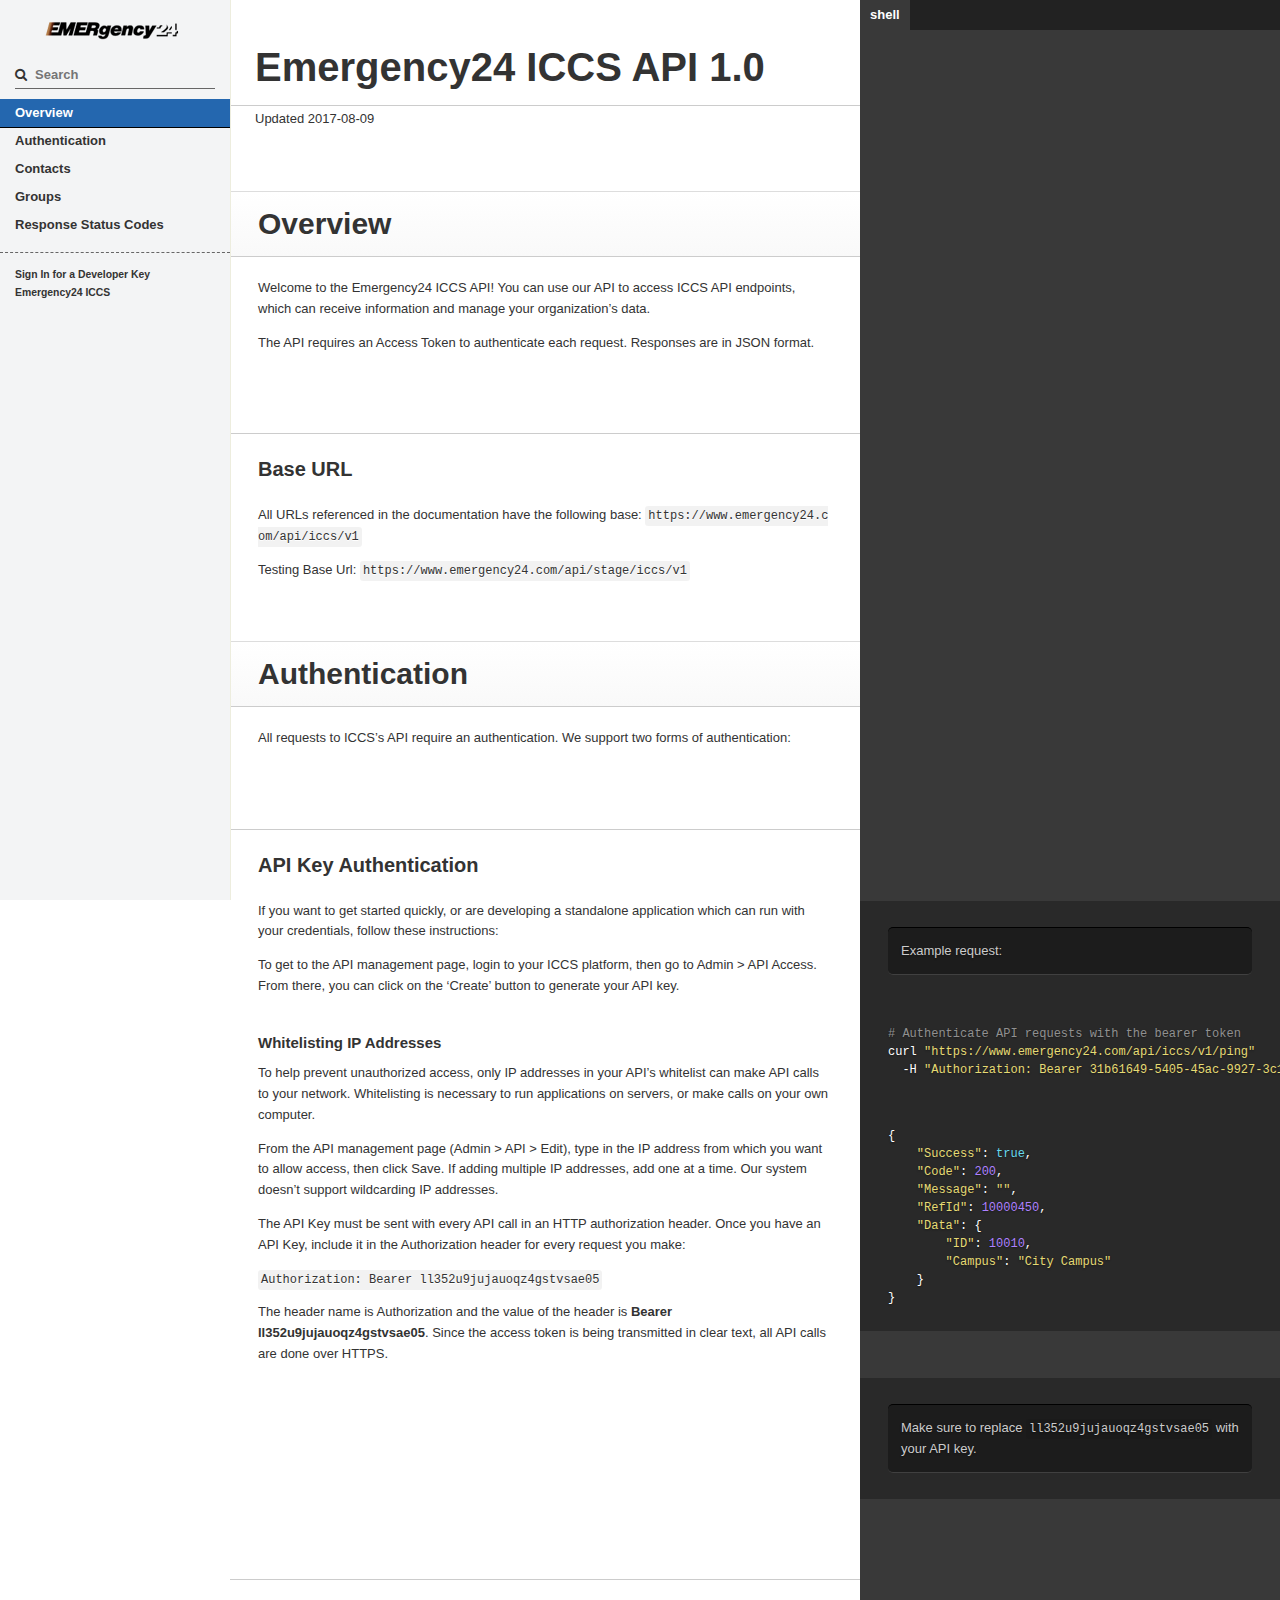
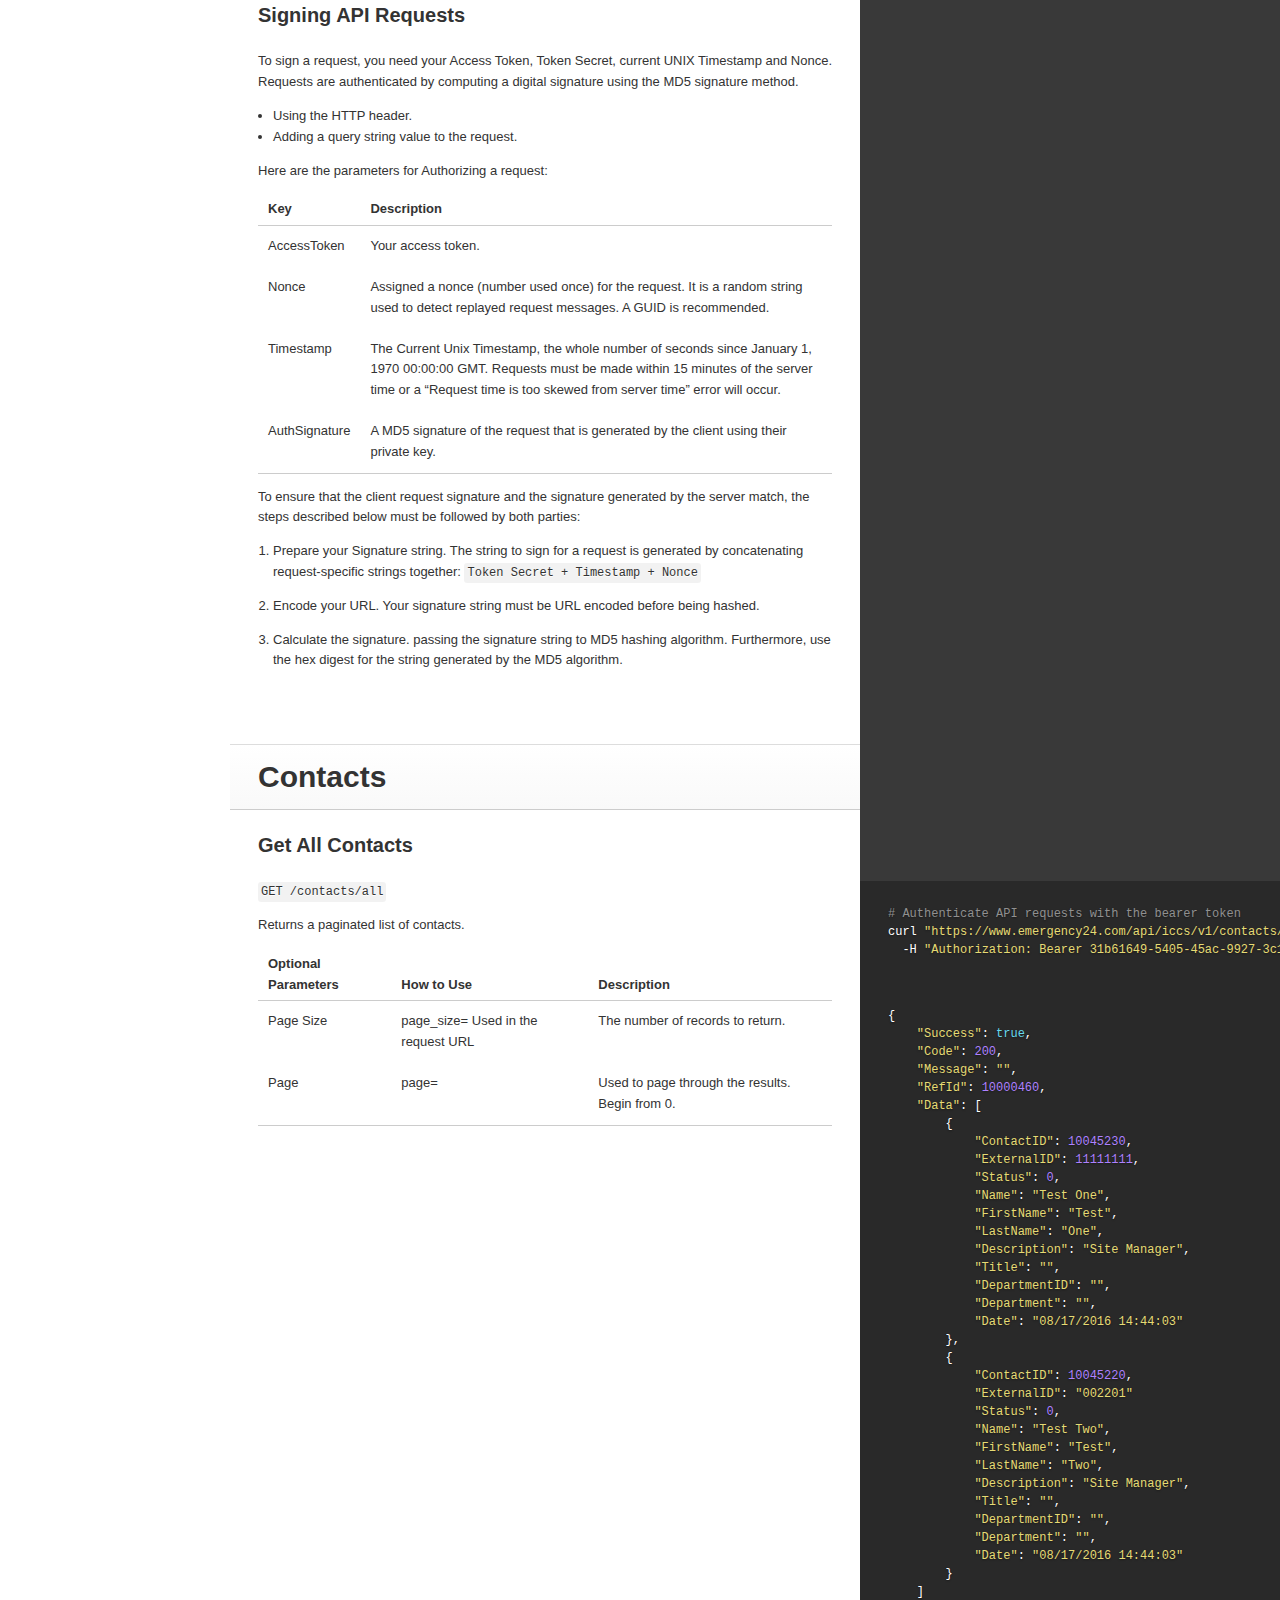
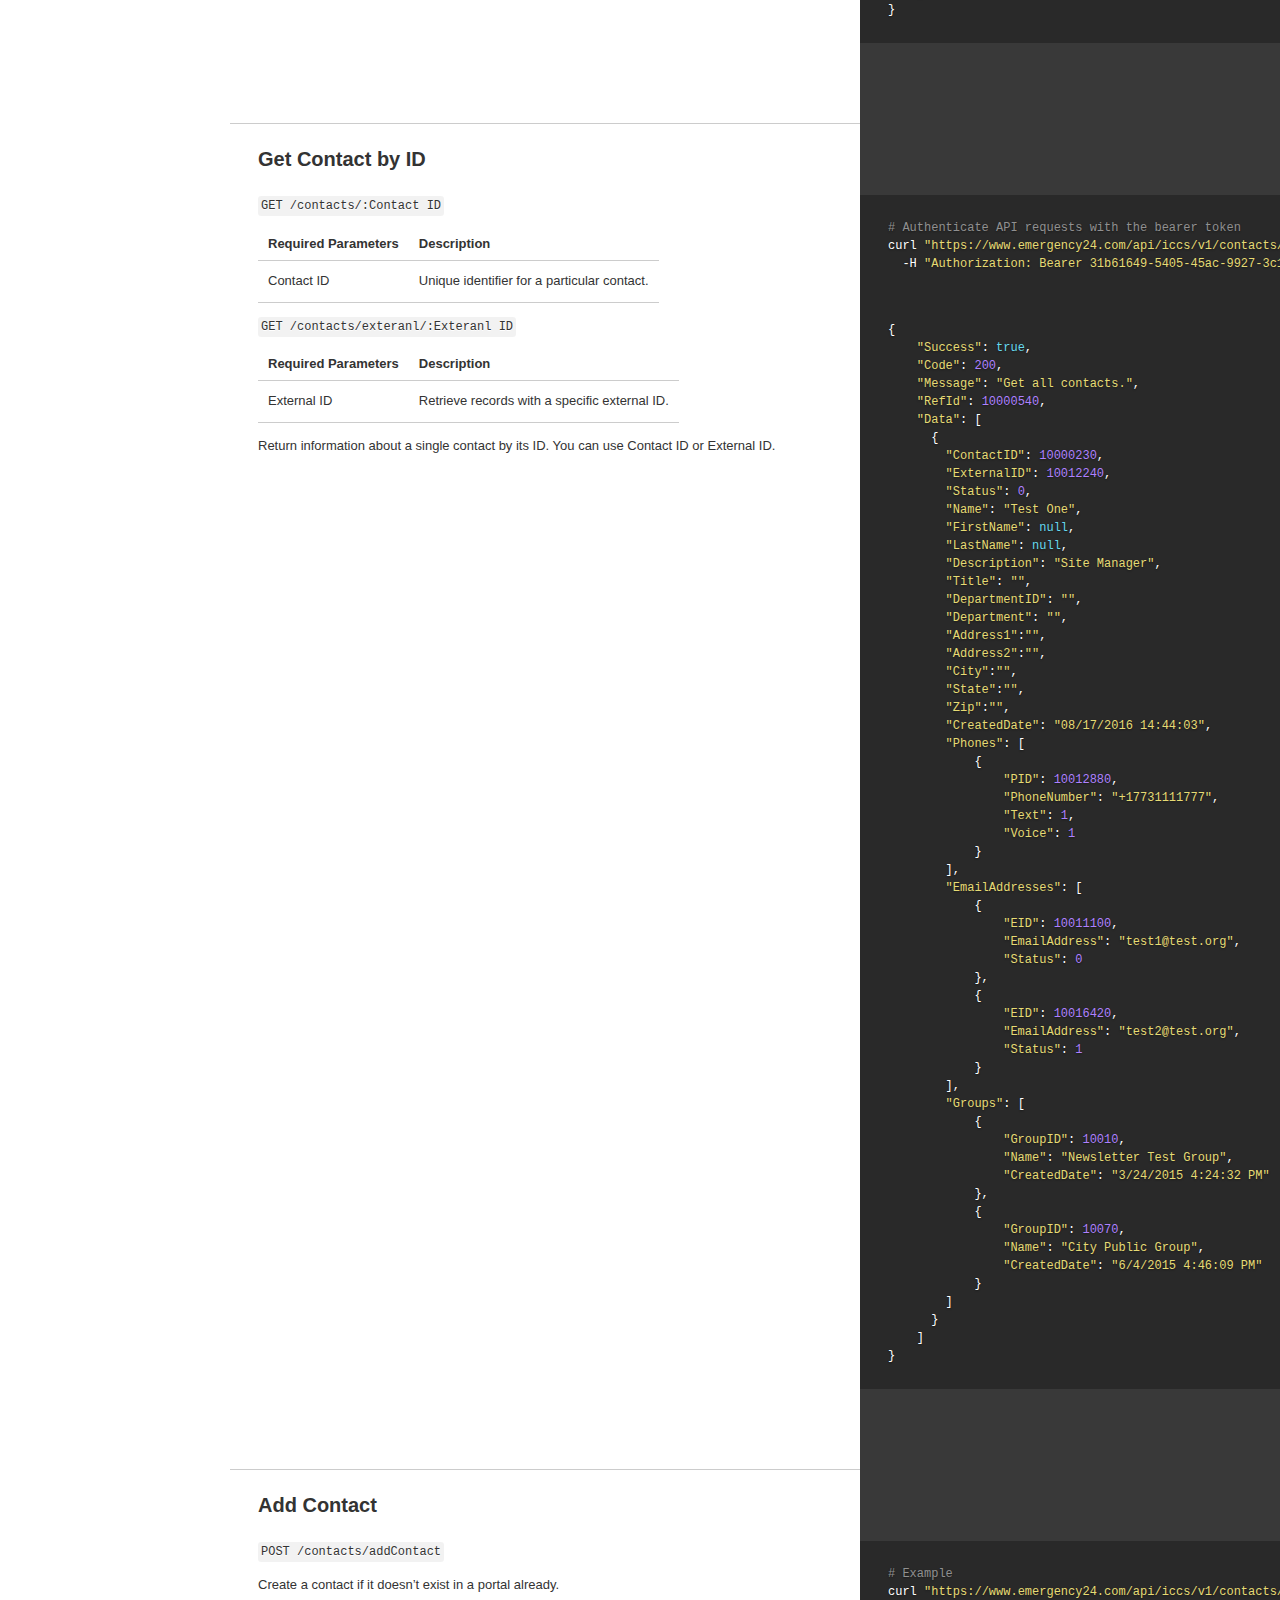
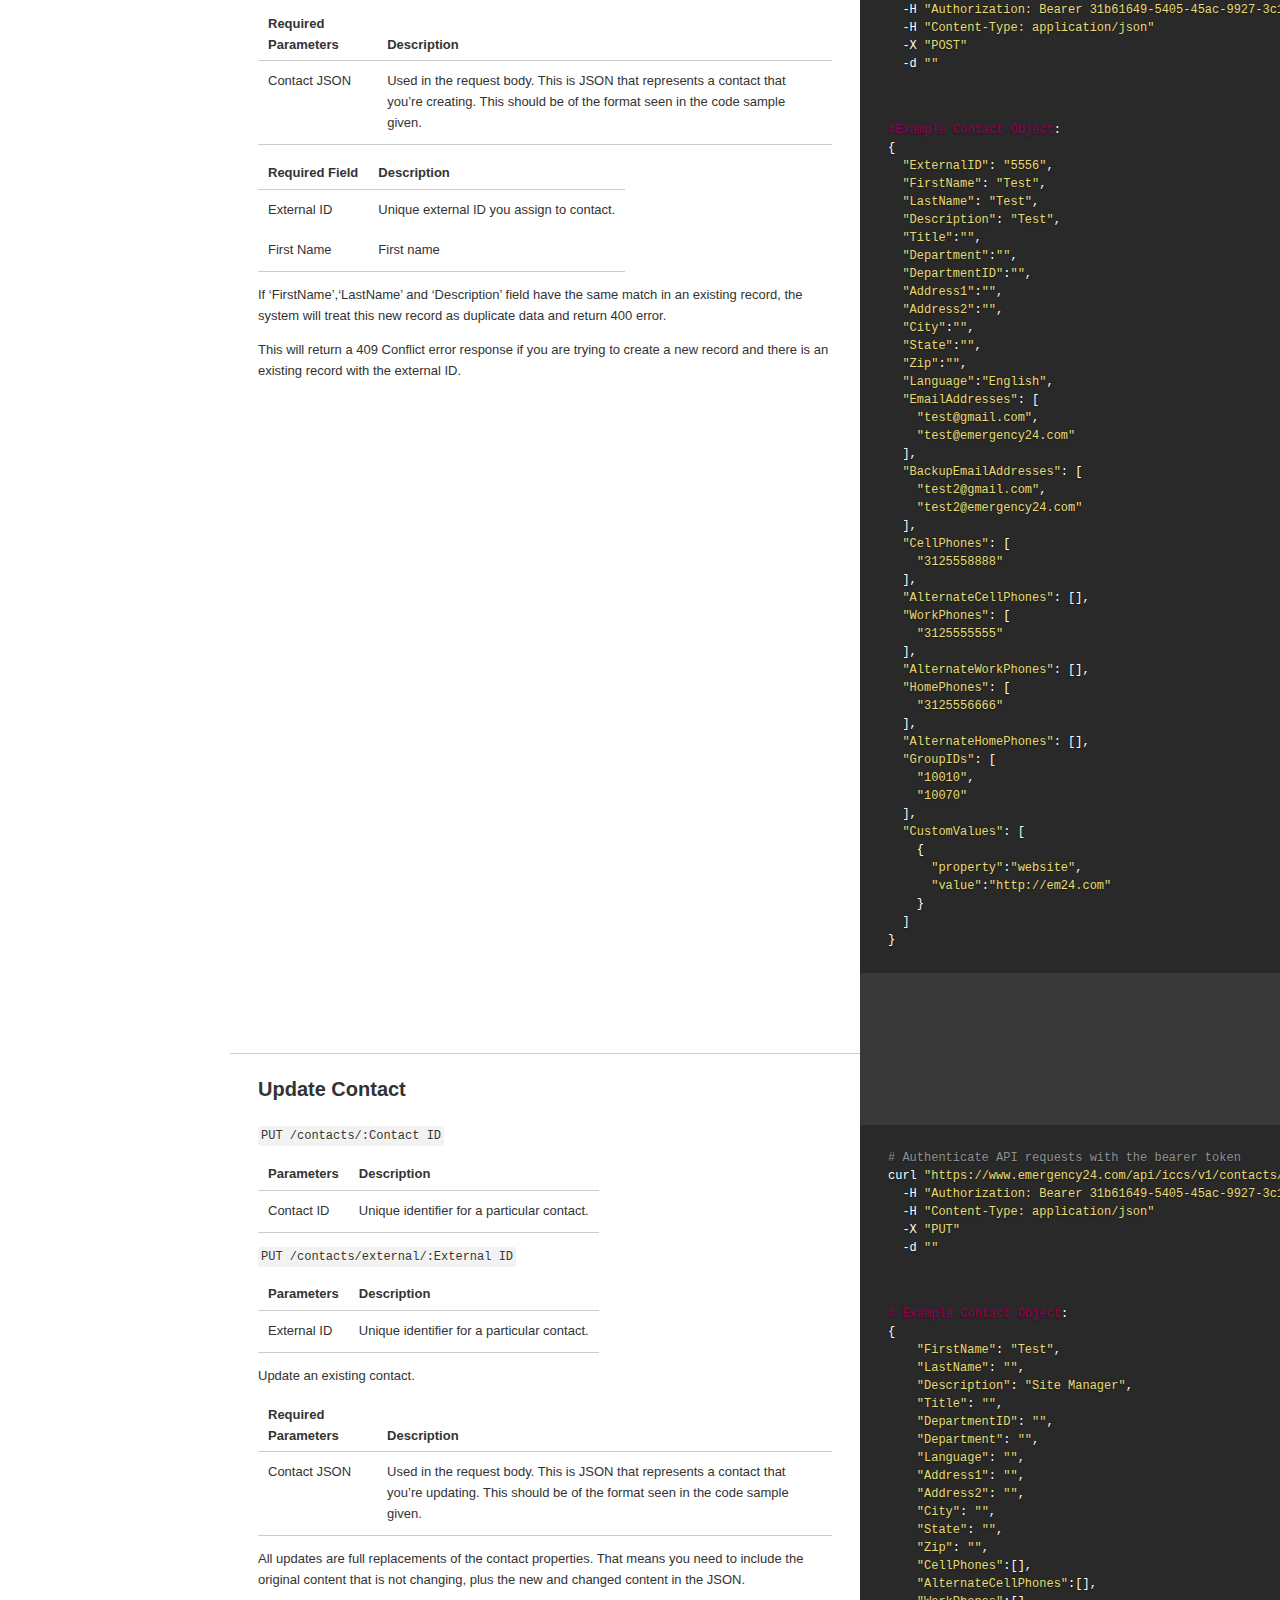
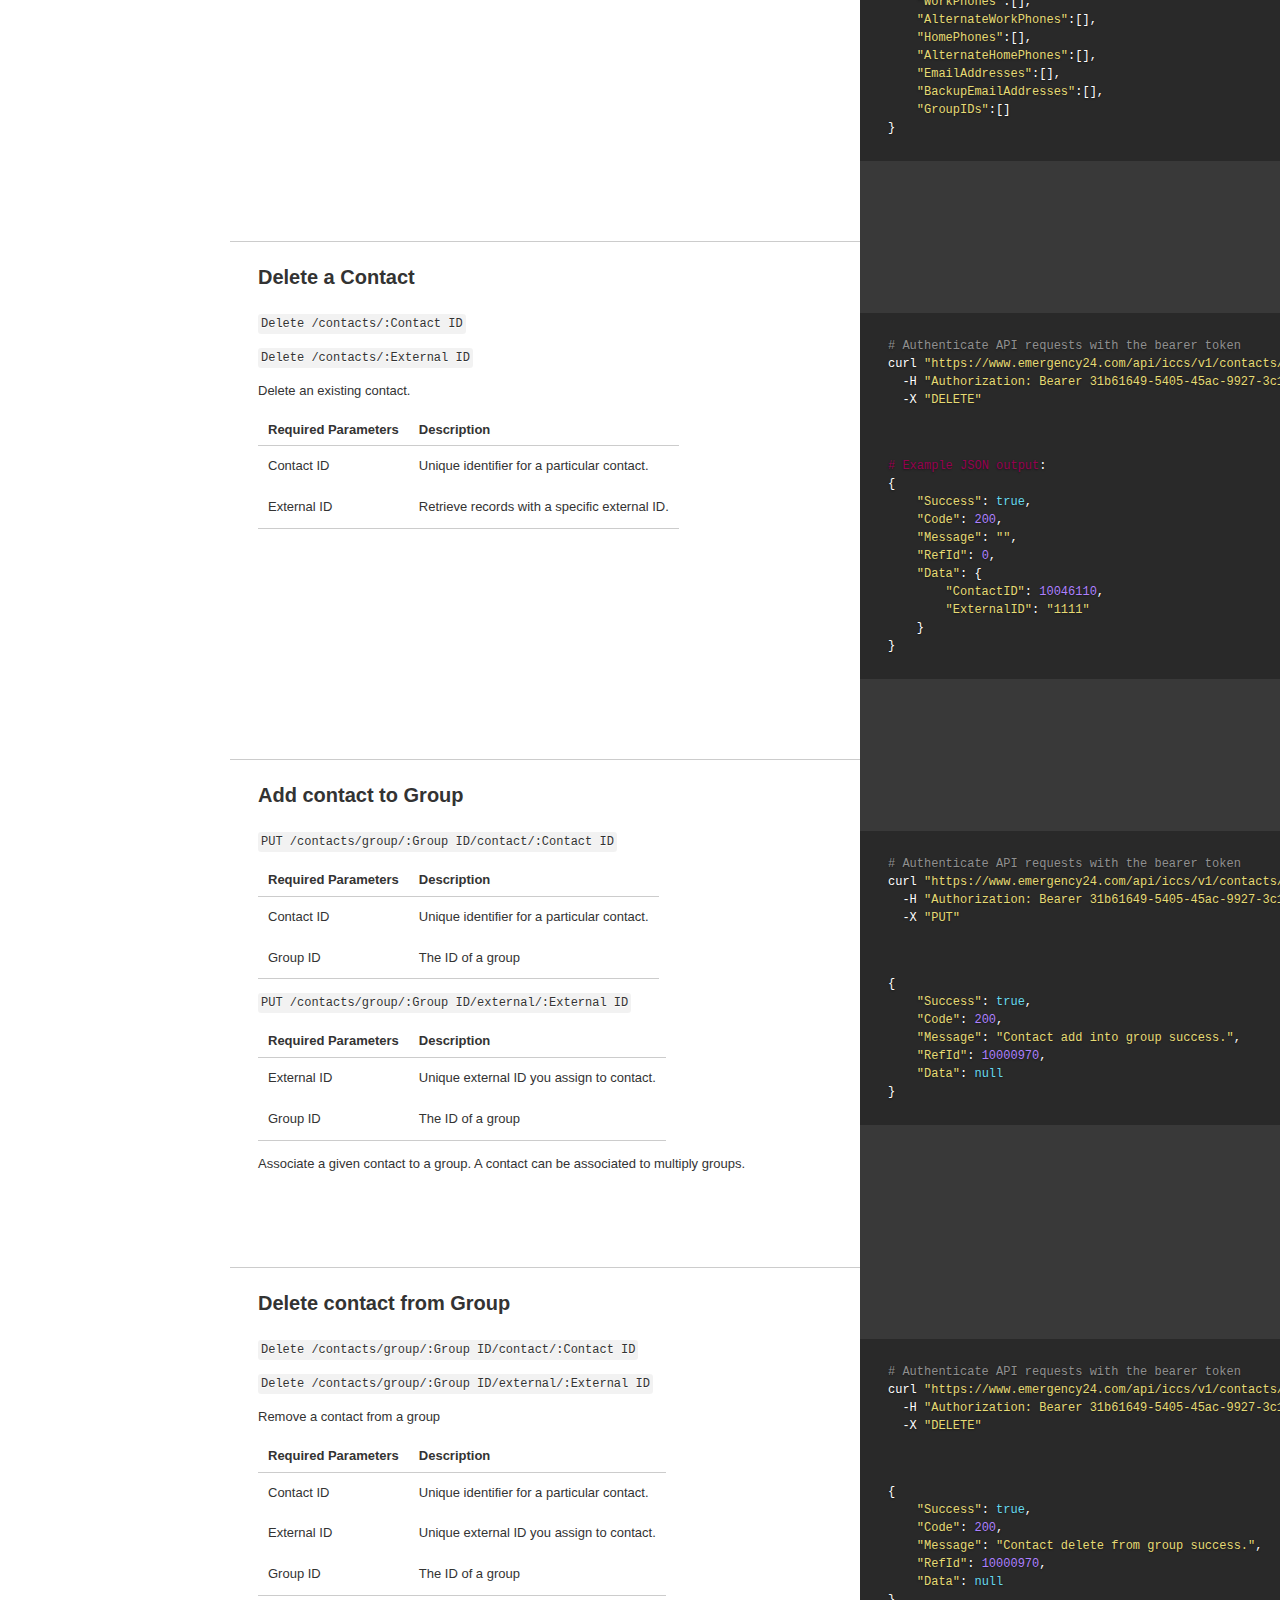
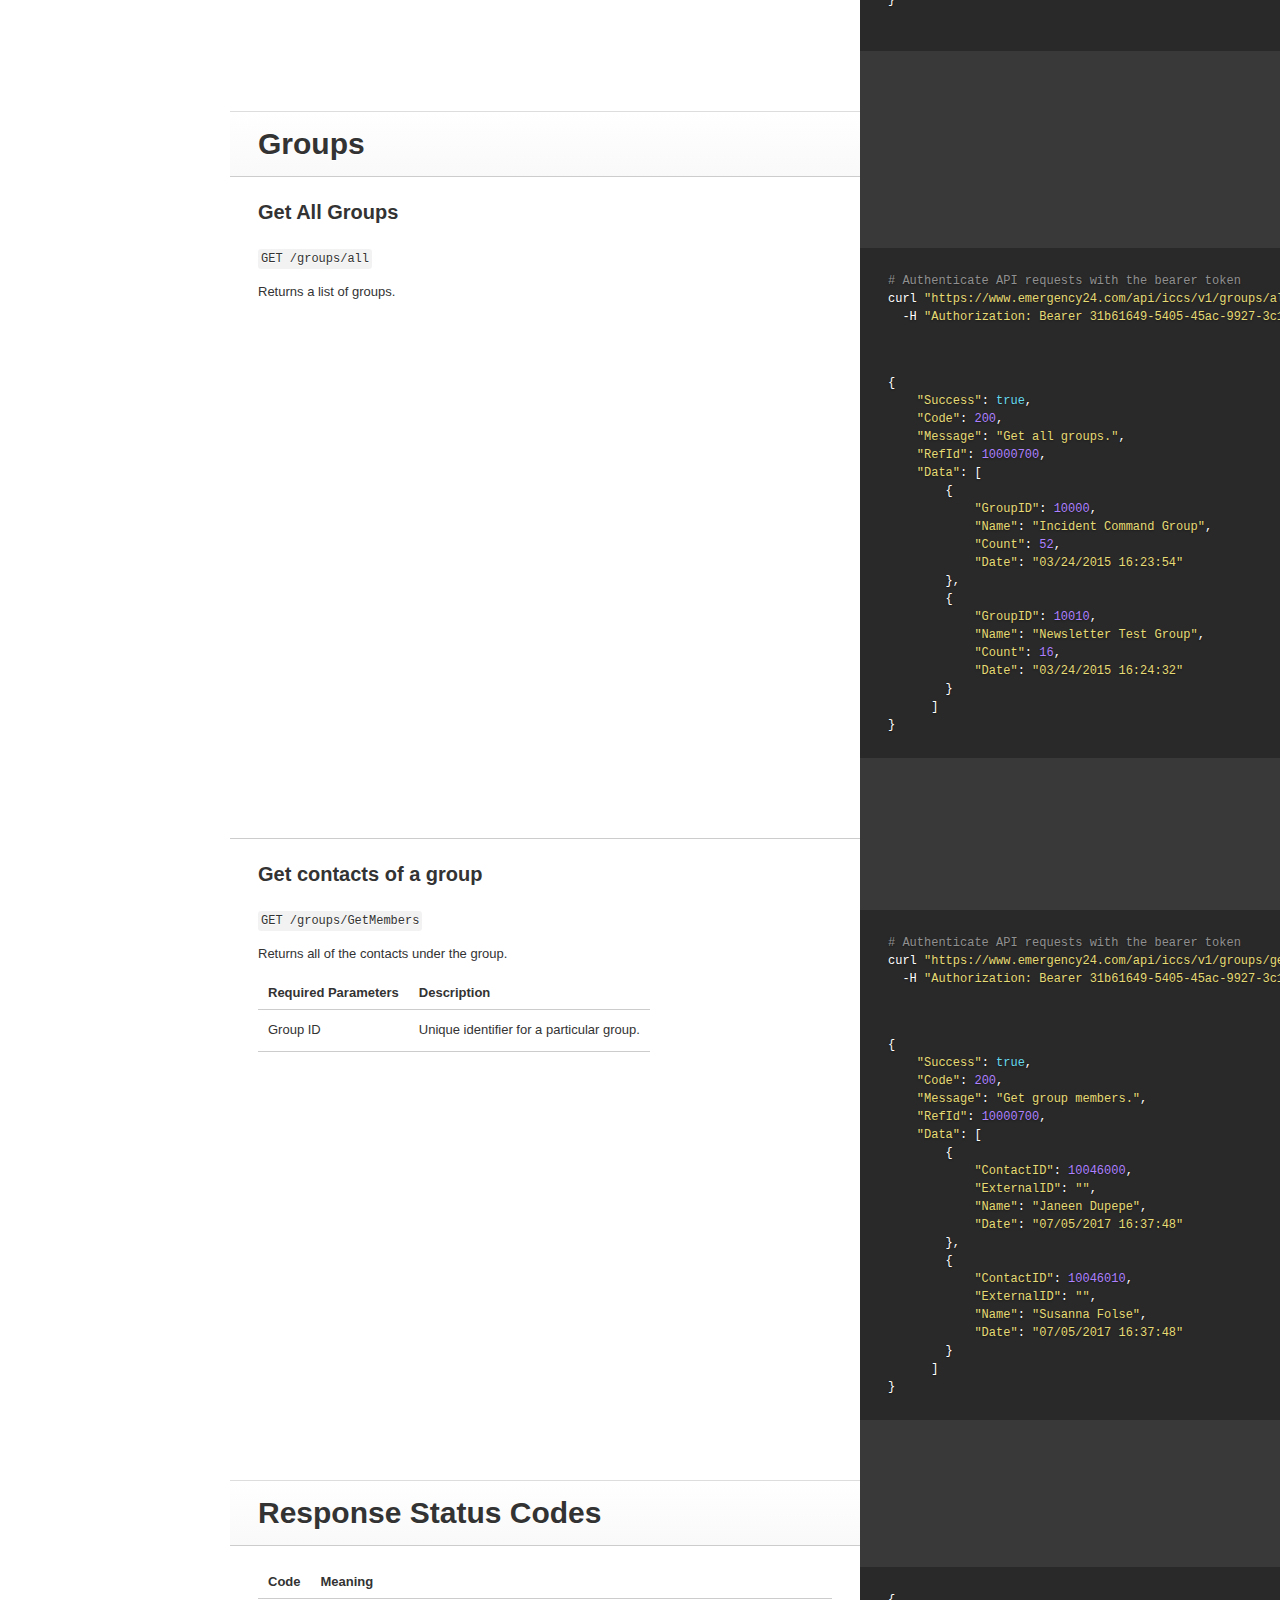
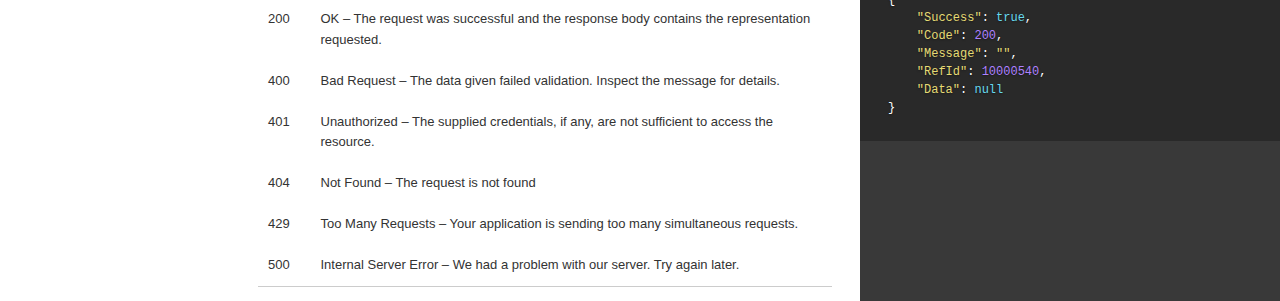
==== commit 5505b842: "update" ====
--- a/iccs/v1/index.html
+++ b/iccs/v1/index.html
@@ -679,8 +679,9 @@
     </span><span class="p">}</span><span class="w">
 </span><span class="p">}</span><span class="w">
 </span></code></pre>
-<p><code class="prettyprint">Delete /contacts/:Contact ID</code>
-<code class="prettyprint">Delete /contacts/:External ID</code></p>
+<p><code class="prettyprint">Delete /contacts/:Contact ID</code></p>
+
+<p><code class="prettyprint">Delete /contacts/:External ID</code></p>
 
 <p>Delete an existing contact.</p>
 
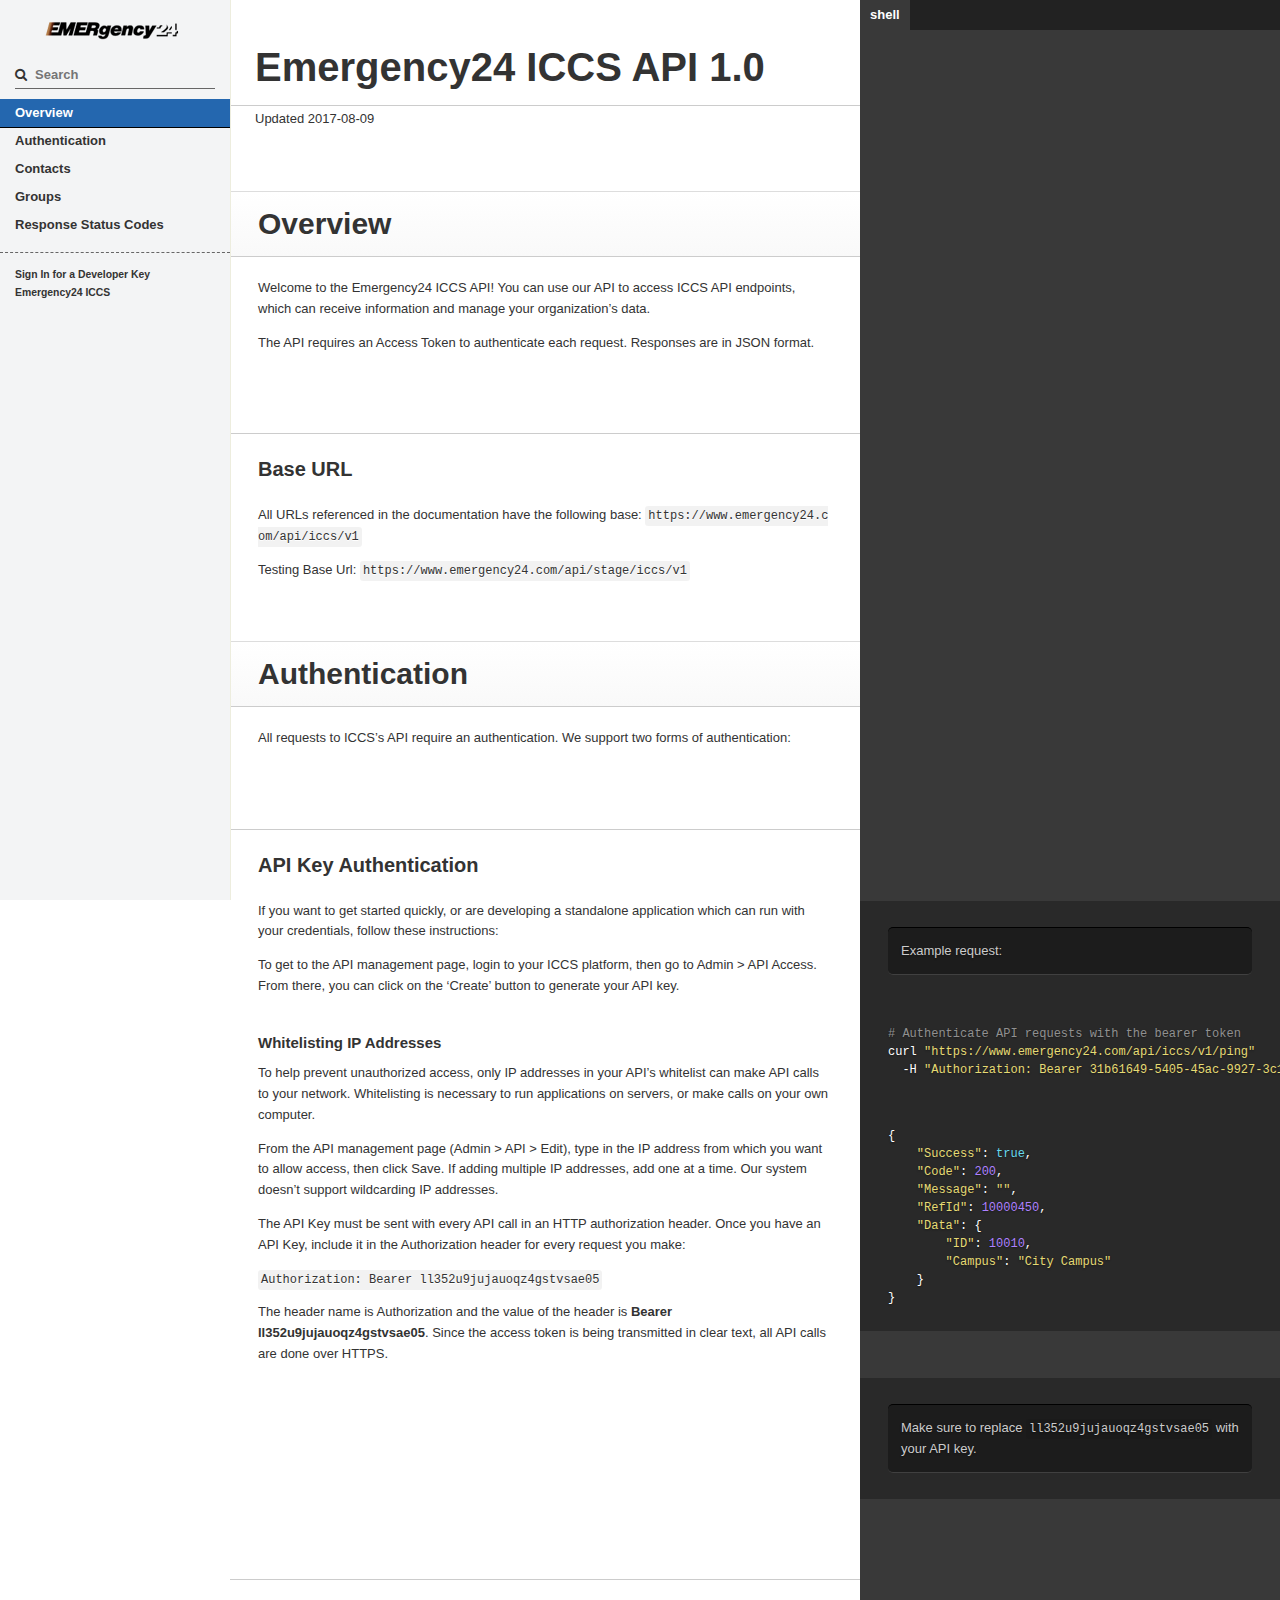
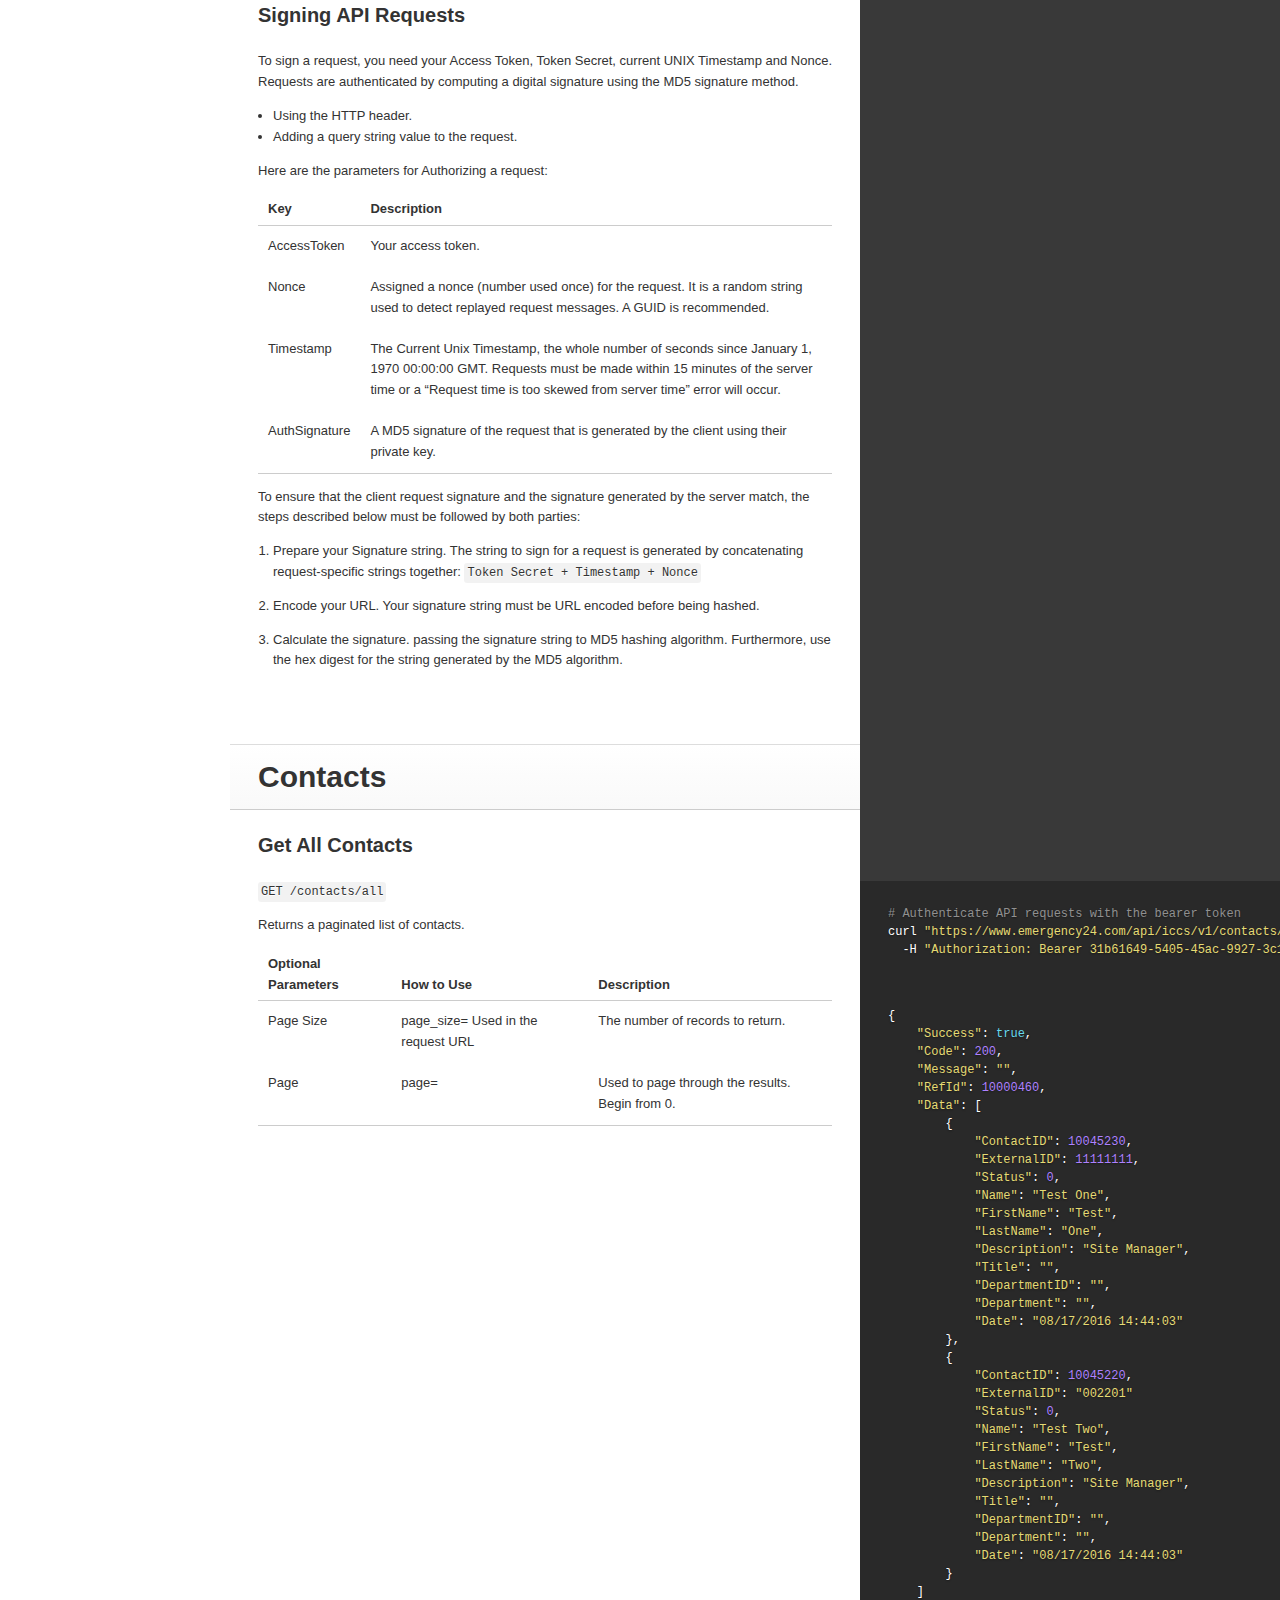
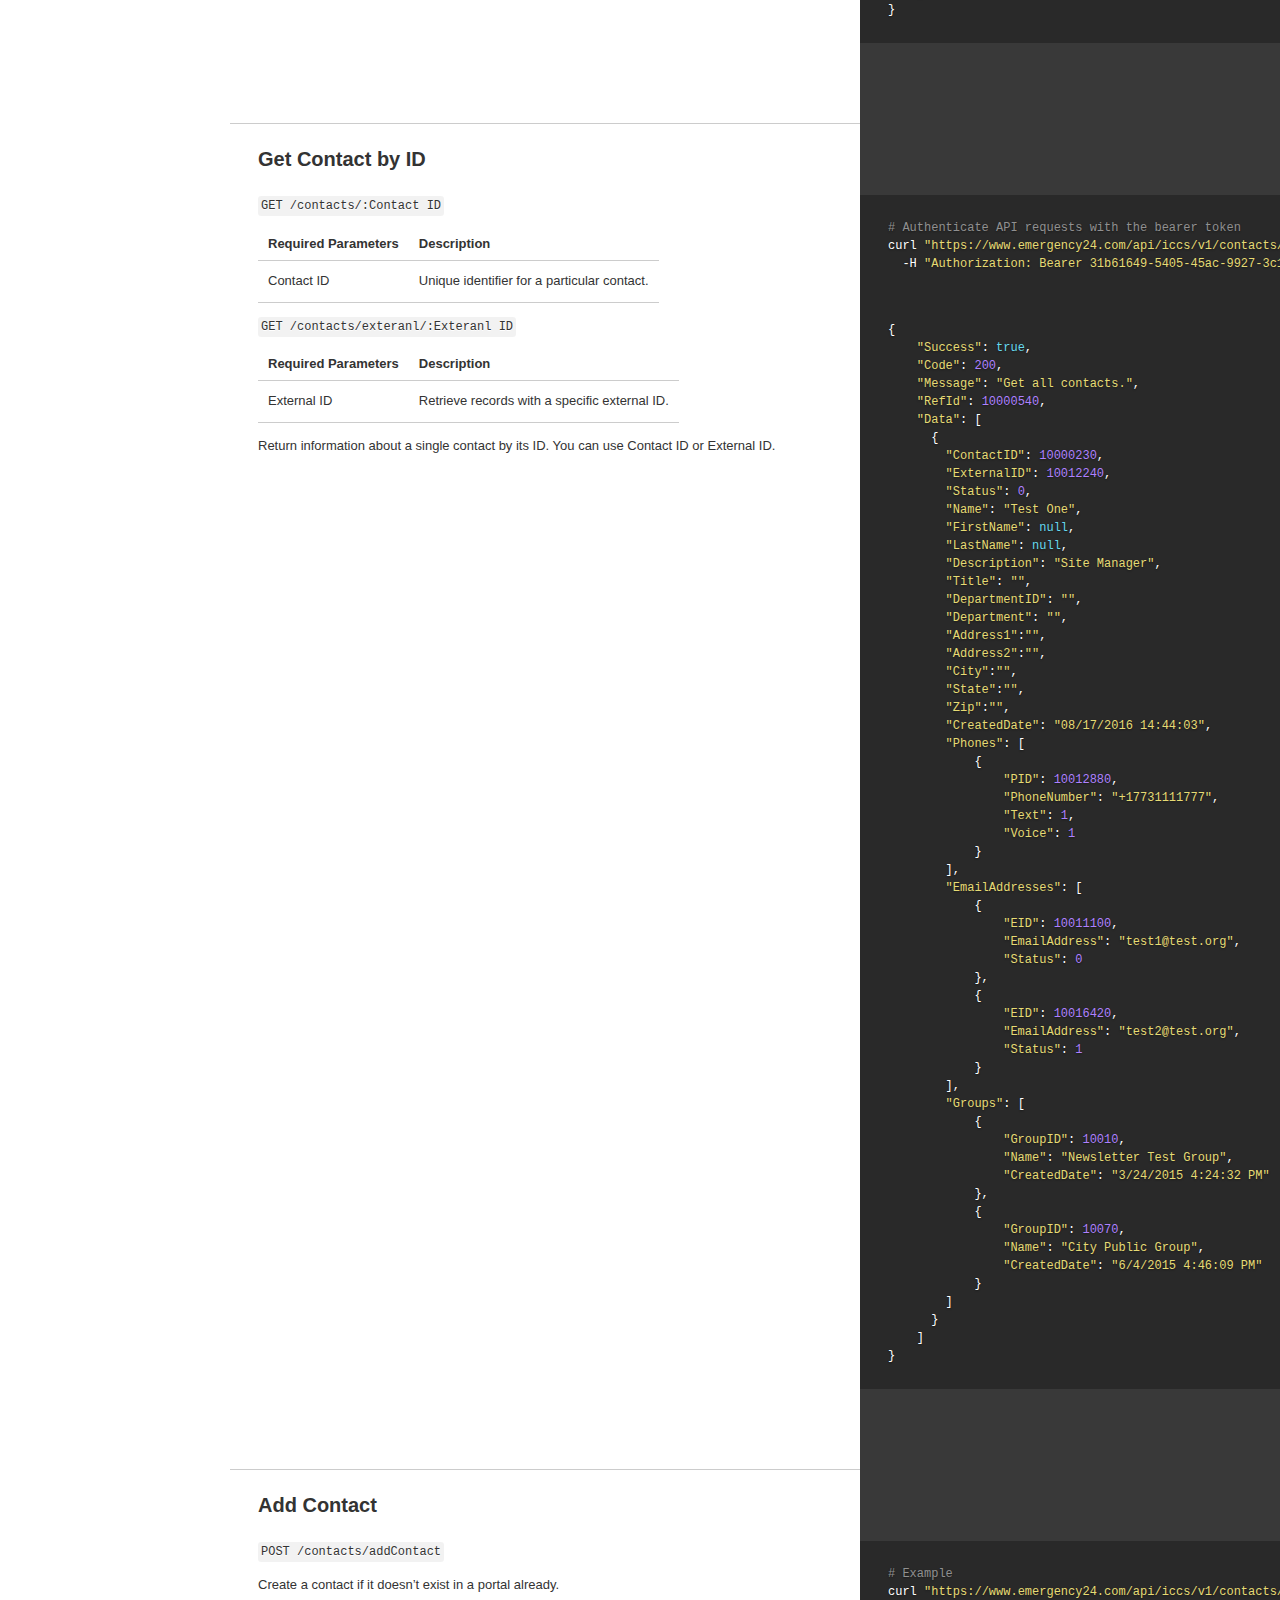
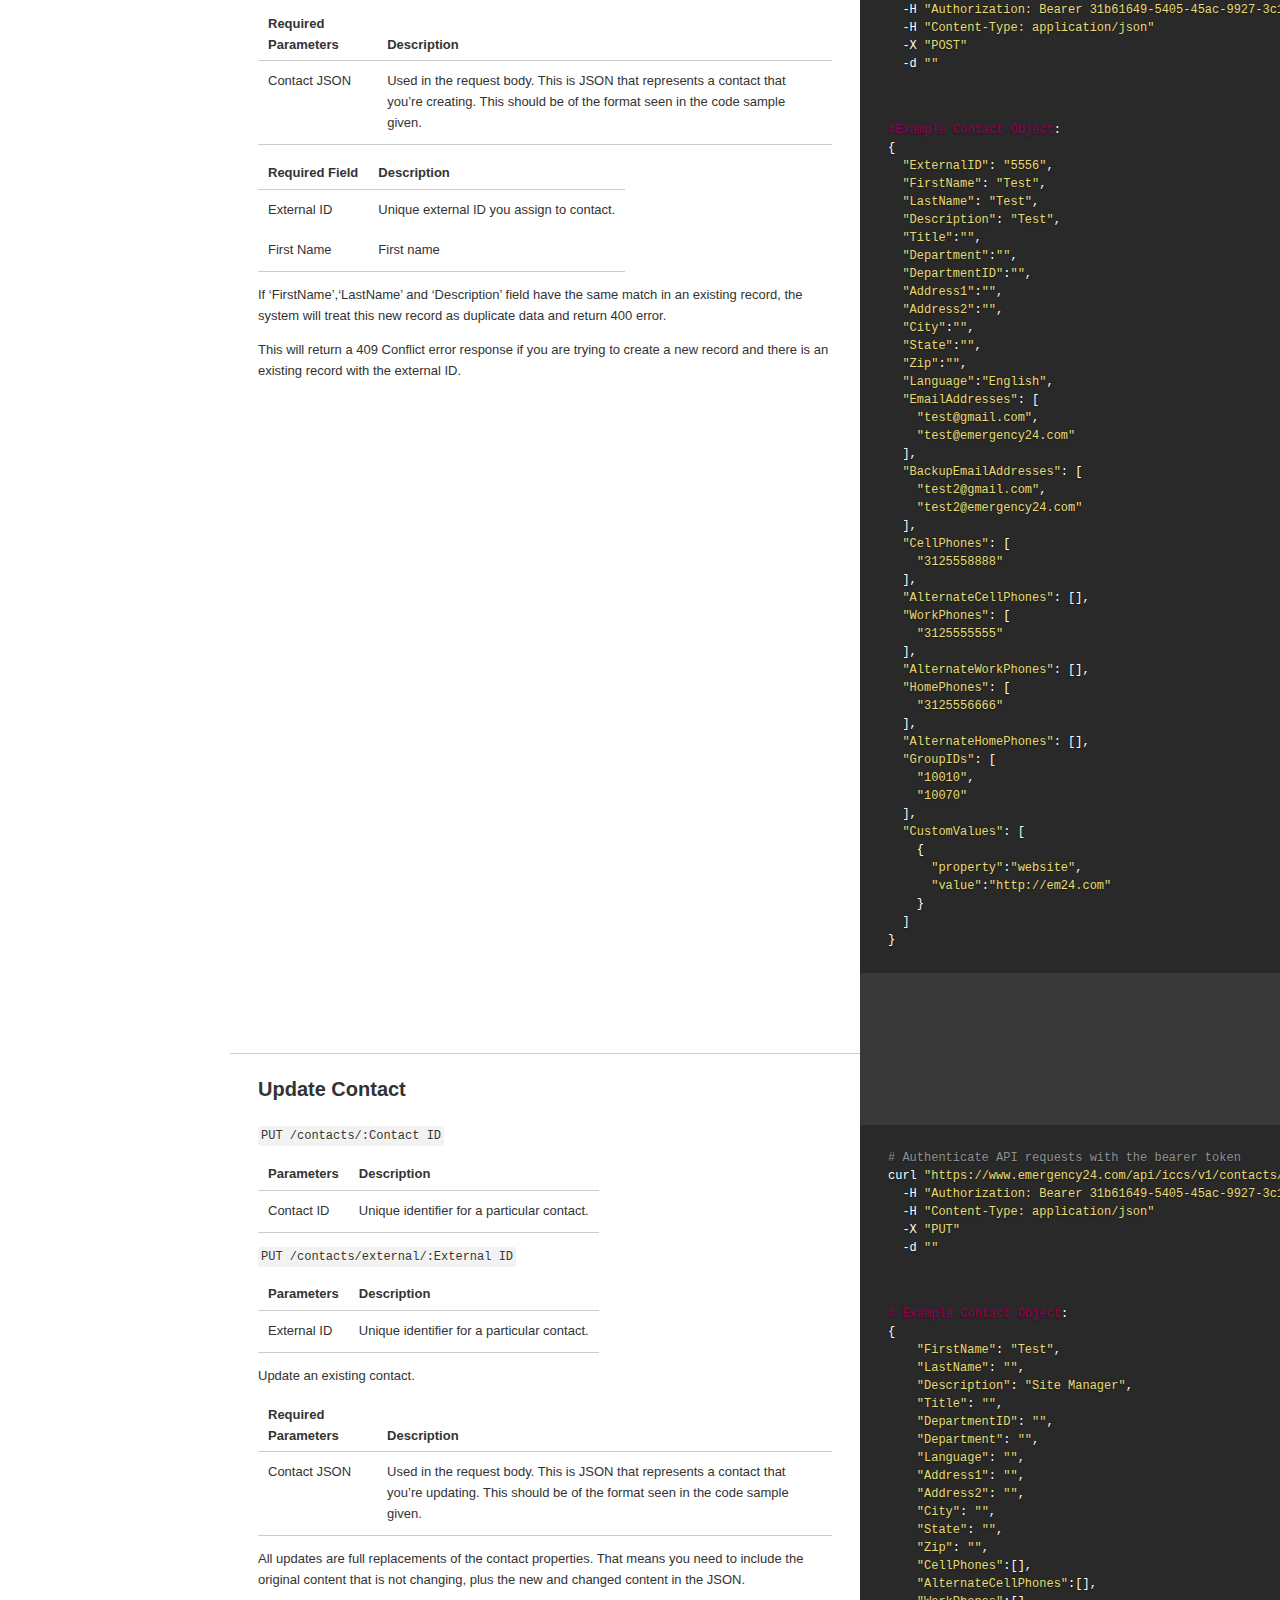
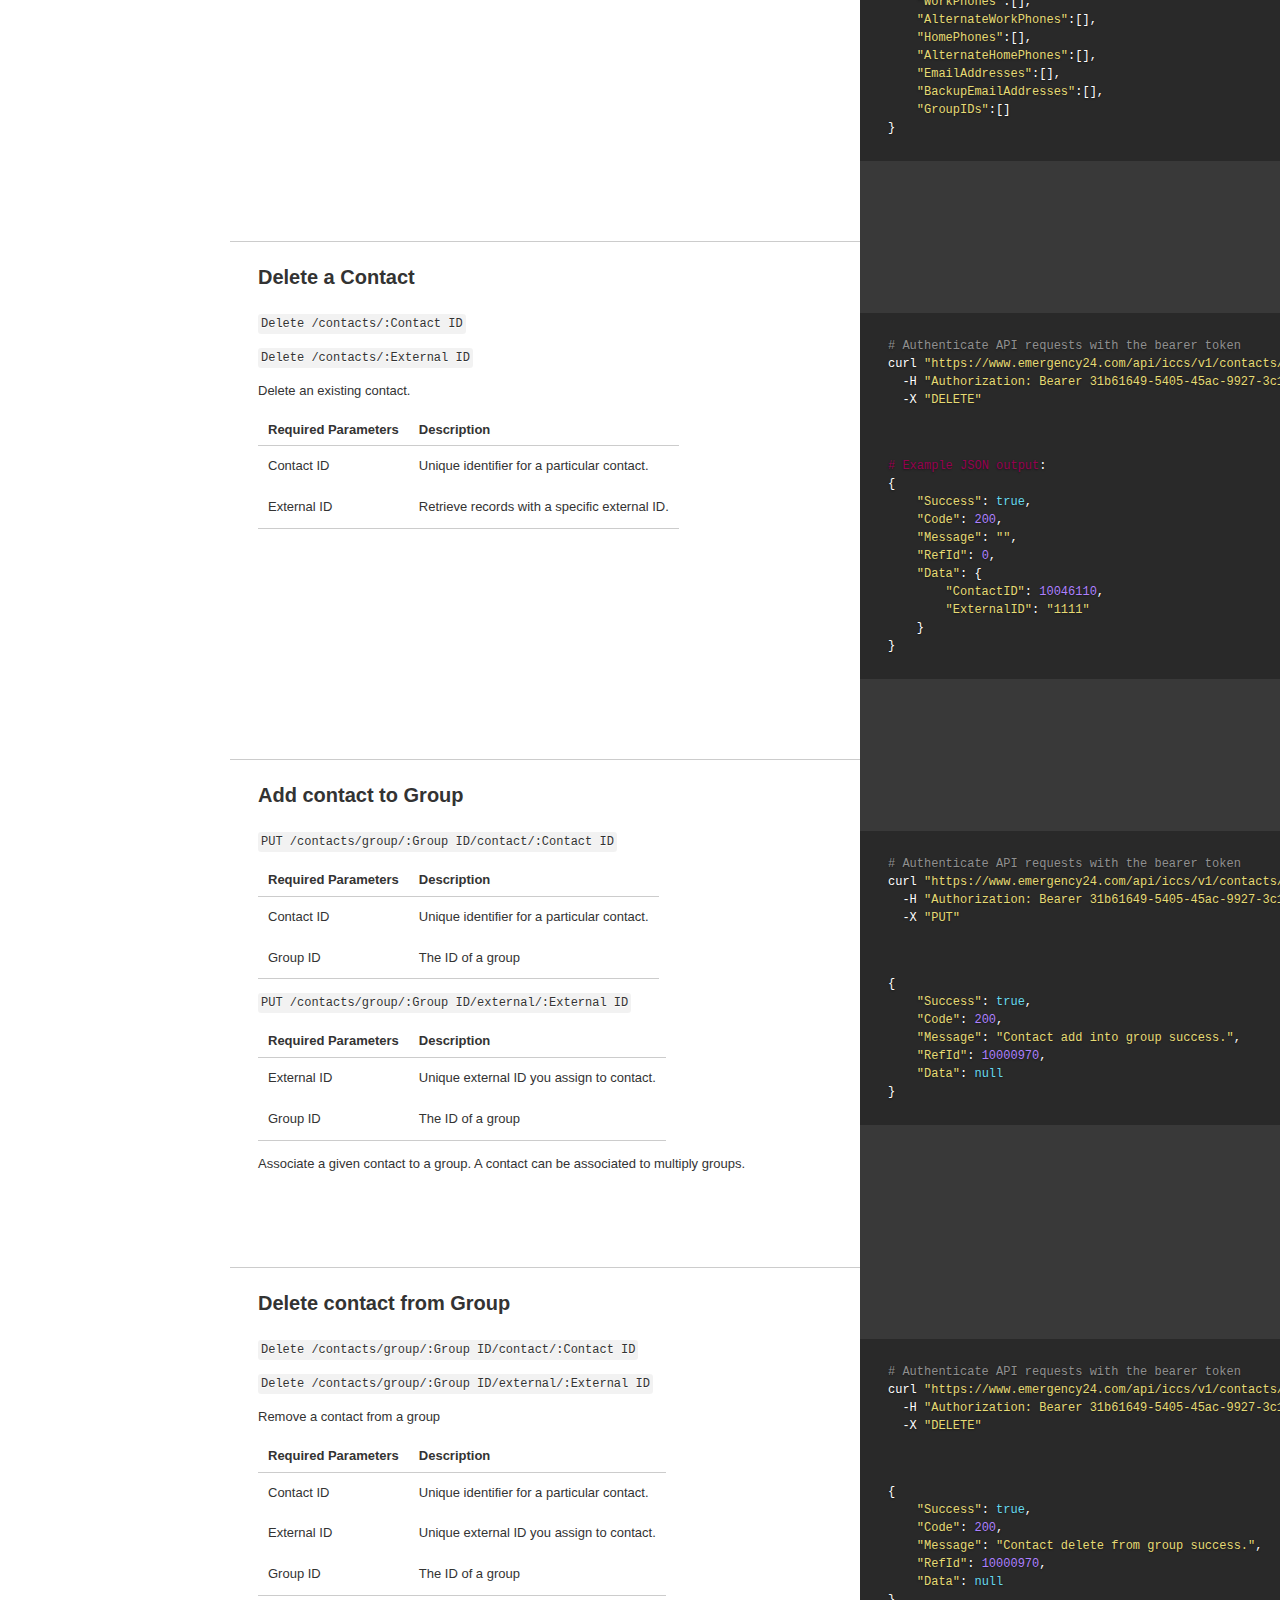
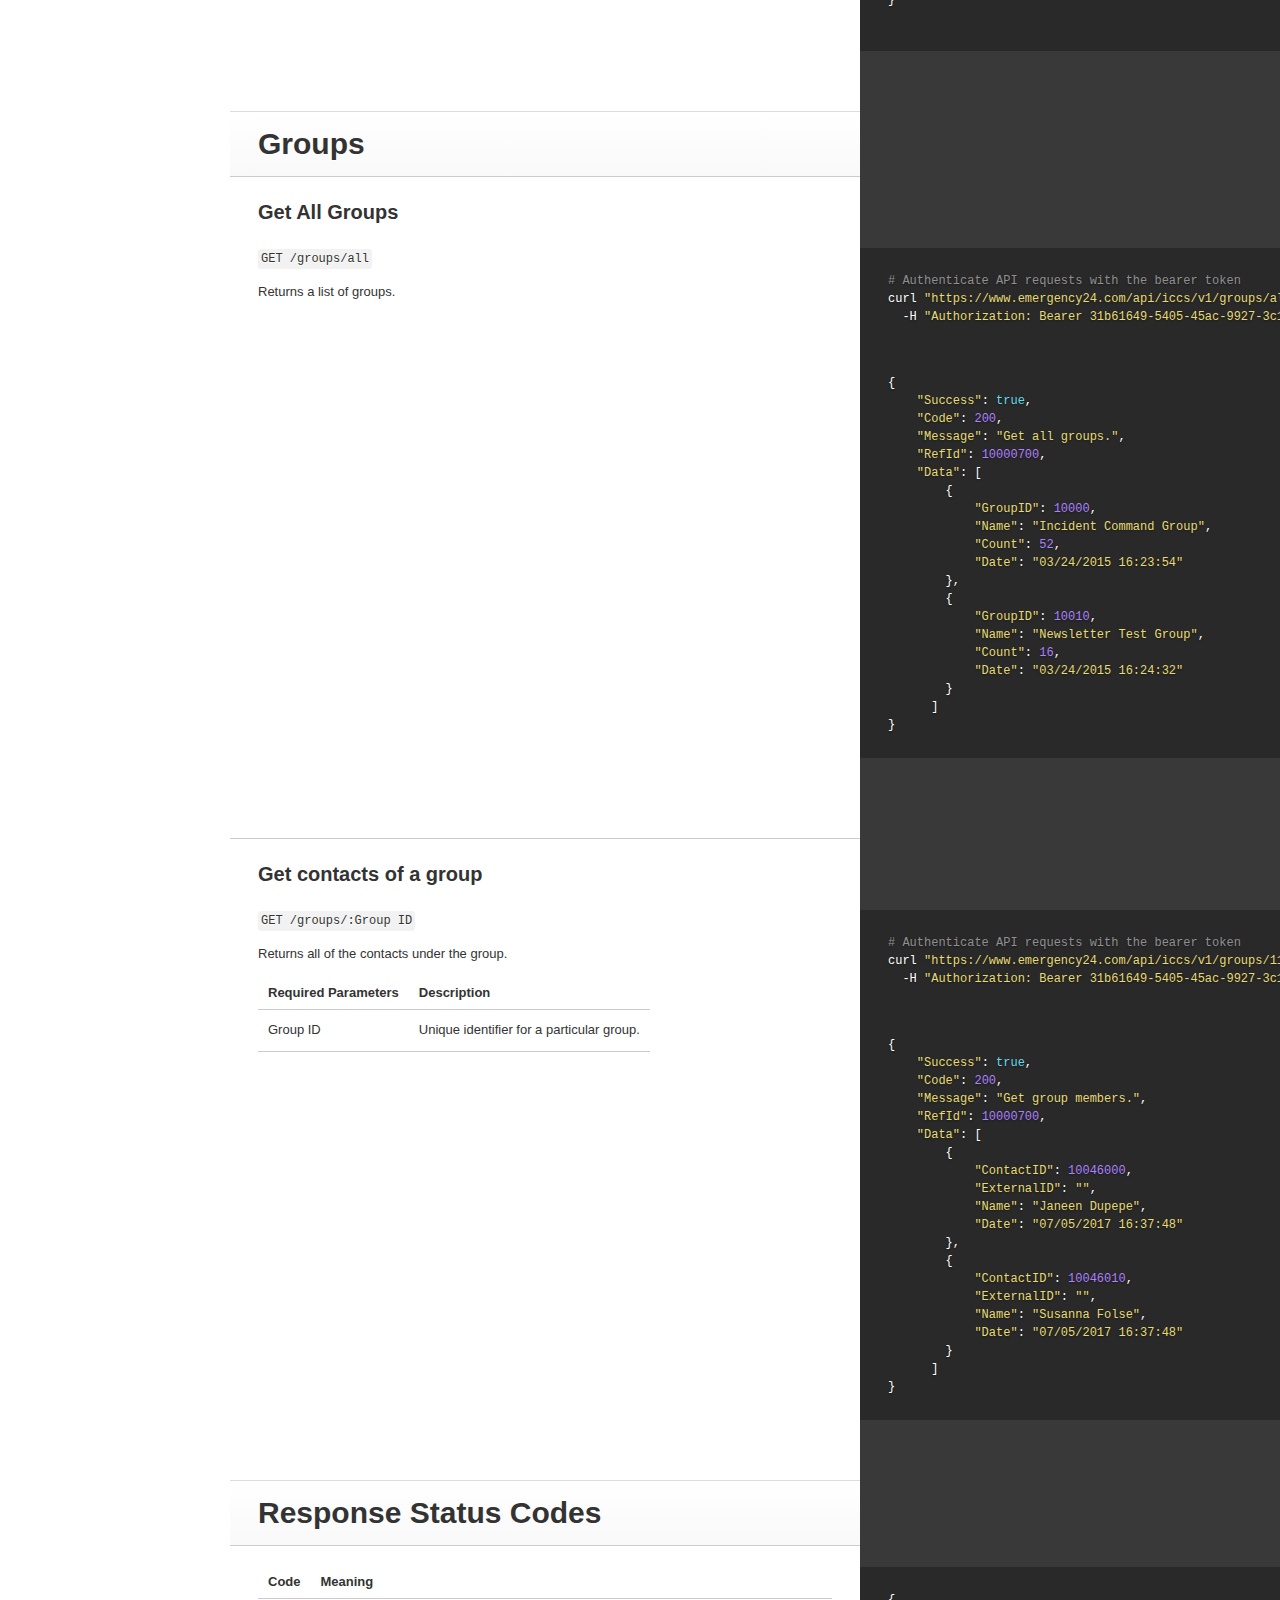
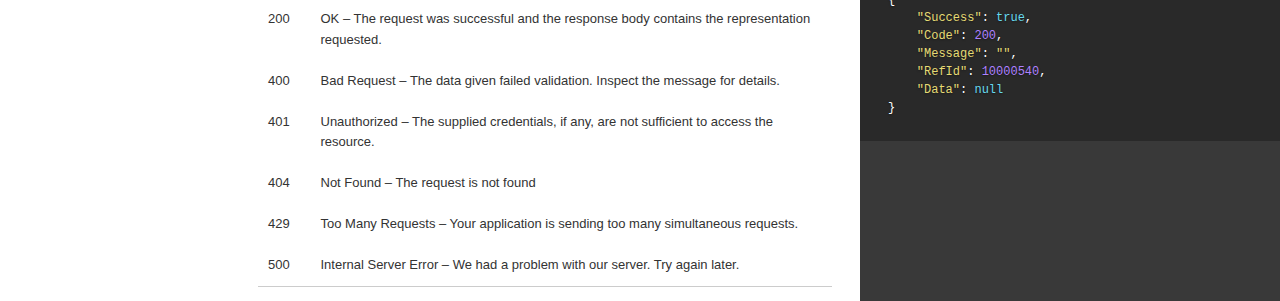
==== commit 308ec9e4: "update" ====
--- a/iccs/v1/index.html
+++ b/iccs/v1/index.html
@@ -588,7 +588,7 @@
 
 <h2 id="update-contact">Update Contact</h2>
 <pre class="highlight shell tab-shell"><code><span class="c"># Authenticate API requests with the bearer token</span>
-curl <span class="s2">"https://www.emergency24.com/api/iccs/v1/contacts/getContact?contactid=10000230"</span>
+curl <span class="s2">"https://www.emergency24.com/api/iccs/v1/contacts/10000230"</span>
   -H <span class="s2">"Authorization: Bearer 31b61649-5405-45ac-9927-3c1d1b2c84b2"</span>
   -H <span class="s2">"Content-Type: application/json"</span>
   -X <span class="s2">"PUT"</span>
@@ -703,7 +703,7 @@
 
 <h2 id="add-contact-to-group">Add contact to Group</h2>
 <pre class="highlight shell tab-shell"><code><span class="c"># Authenticate API requests with the bearer token</span>
-curl <span class="s2">"https://www.emergency24.com/api/iccs/v1/contacts/AddContactToGroup/external_id=1111&amp;&amp;group_id=10000"</span>
+curl <span class="s2">"https://www.emergency24.com/api/iccs/v1/contacts/group/10000/external/1111"</span>
   -H <span class="s2">"Authorization: Bearer 31b61649-5405-45ac-9927-3c1d1b2c84b2"</span>
   -X <span class="s2">"PUT"</span>
 </code></pre><pre class="highlight json tab-json"><code><span class="p">{</span><span class="w">
@@ -754,7 +754,7 @@
 
 <h2 id="delete-contact-from-group">Delete contact from Group</h2>
 <pre class="highlight shell tab-shell"><code><span class="c"># Authenticate API requests with the bearer token</span>
-curl <span class="s2">"https://www.emergency24.com/api/iccs/v1/contacts/deleteContactToGroup/external_id=1111&amp;&amp;group_id=10000"</span>
+curl <span class="s2">"https://www.emergency24.com/api/iccs/v1/contacts/group/10000/external/1111"</span>
   -H <span class="s2">"Authorization: Bearer 31b61649-5405-45ac-9927-3c1d1b2c84b2"</span>
   -X <span class="s2">"DELETE"</span>
 </code></pre><pre class="highlight json tab-json"><code><span class="p">{</span><span class="w">
@@ -825,7 +825,7 @@
 
 <h2 id="get-contacts-of-a-group">Get contacts of a group</h2>
 <pre class="highlight shell tab-shell"><code><span class="c"># Authenticate API requests with the bearer token</span>
-curl <span class="s2">"https://www.emergency24.com/api/iccs/v1/groups/getmembers?group_id=1111"</span>
+curl <span class="s2">"https://www.emergency24.com/api/iccs/v1/groups/1111"</span>
   -H <span class="s2">"Authorization: Bearer 31b61649-5405-45ac-9927-3c1d1b2c84b2"</span>
 </code></pre><pre class="highlight json tab-json"><code><span class="p">{</span><span class="w">
     </span><span class="s2">"Success"</span><span class="p">:</span><span class="w"> </span><span class="kc">true</span><span class="p">,</span><span class="w">
@@ -848,7 +848,7 @@
       </span><span class="p">]</span><span class="w">
 </span><span class="p">}</span><span class="w">
 </span></code></pre>
-<p><code class="prettyprint">GET /groups/GetMembers</code></p>
+<p><code class="prettyprint">GET /groups/:Group ID</code></p>
 
 <p>Returns all of the contacts under the group. </p>
 
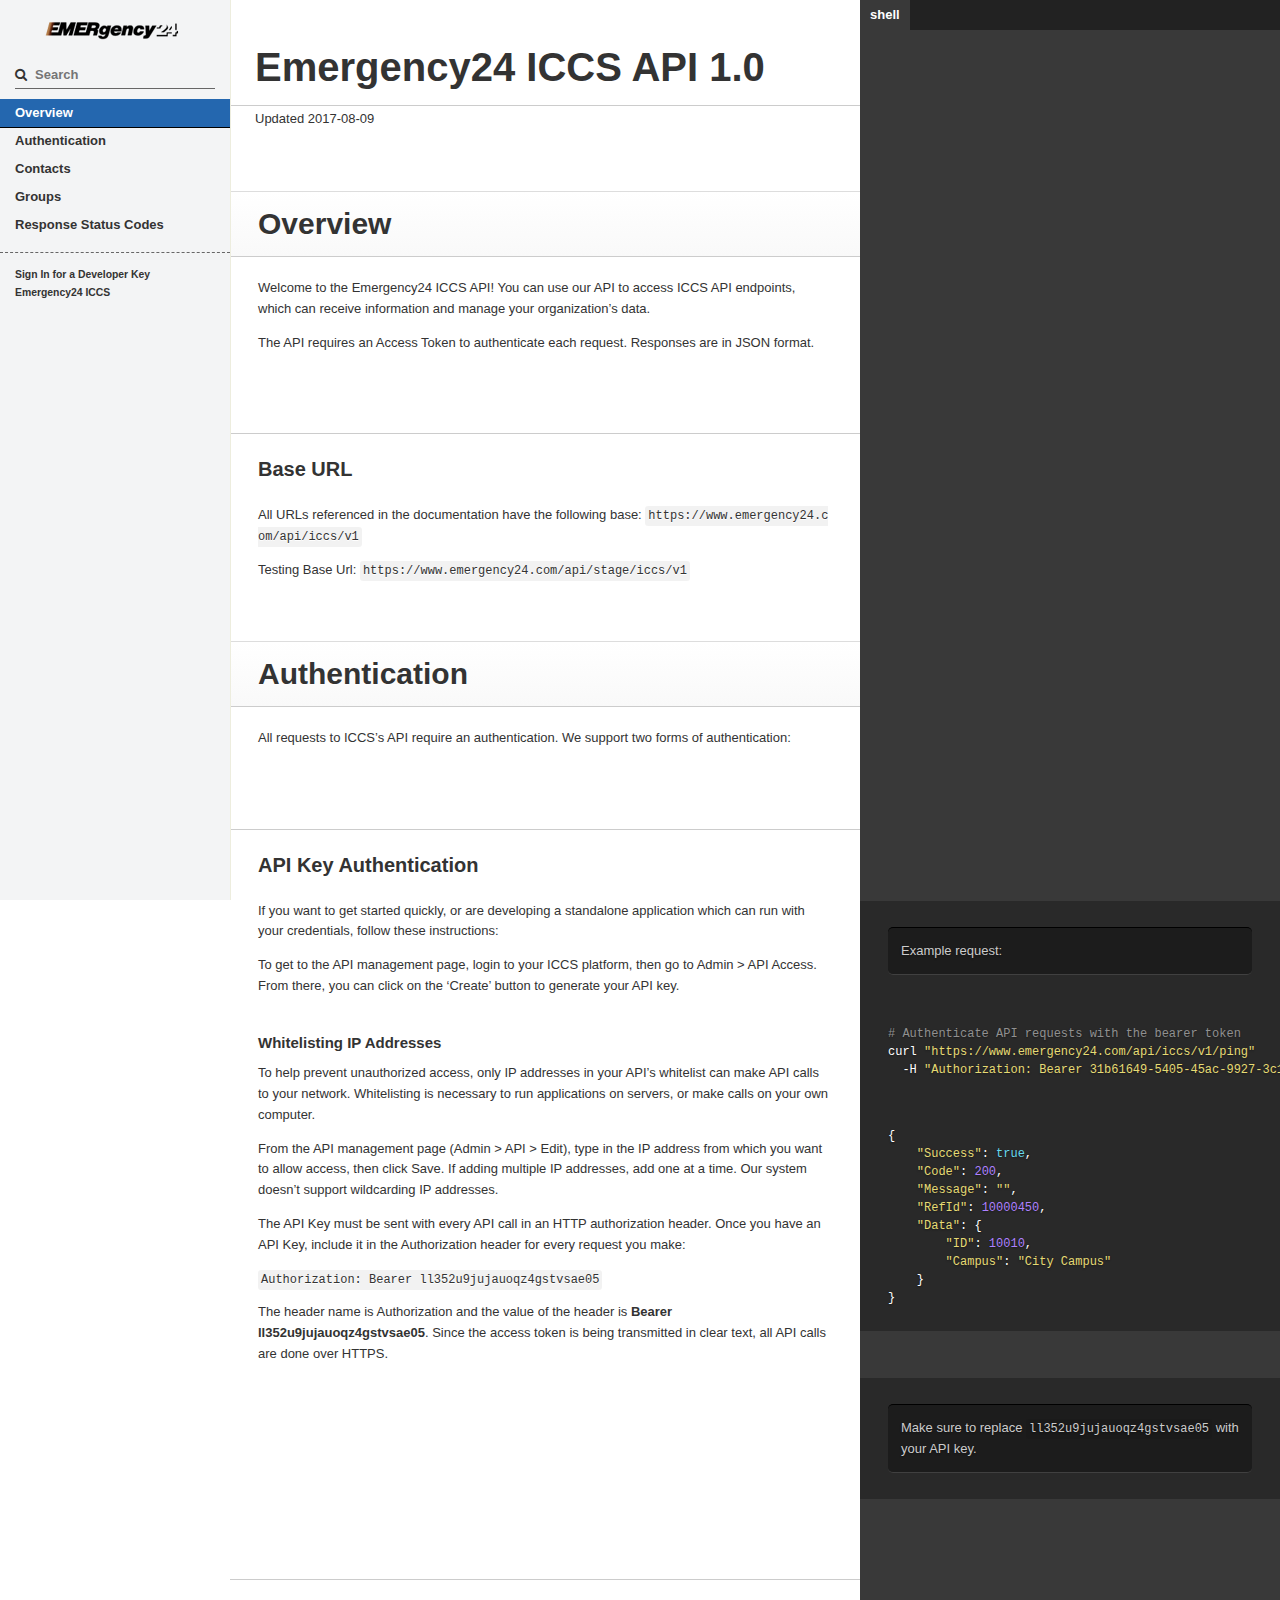
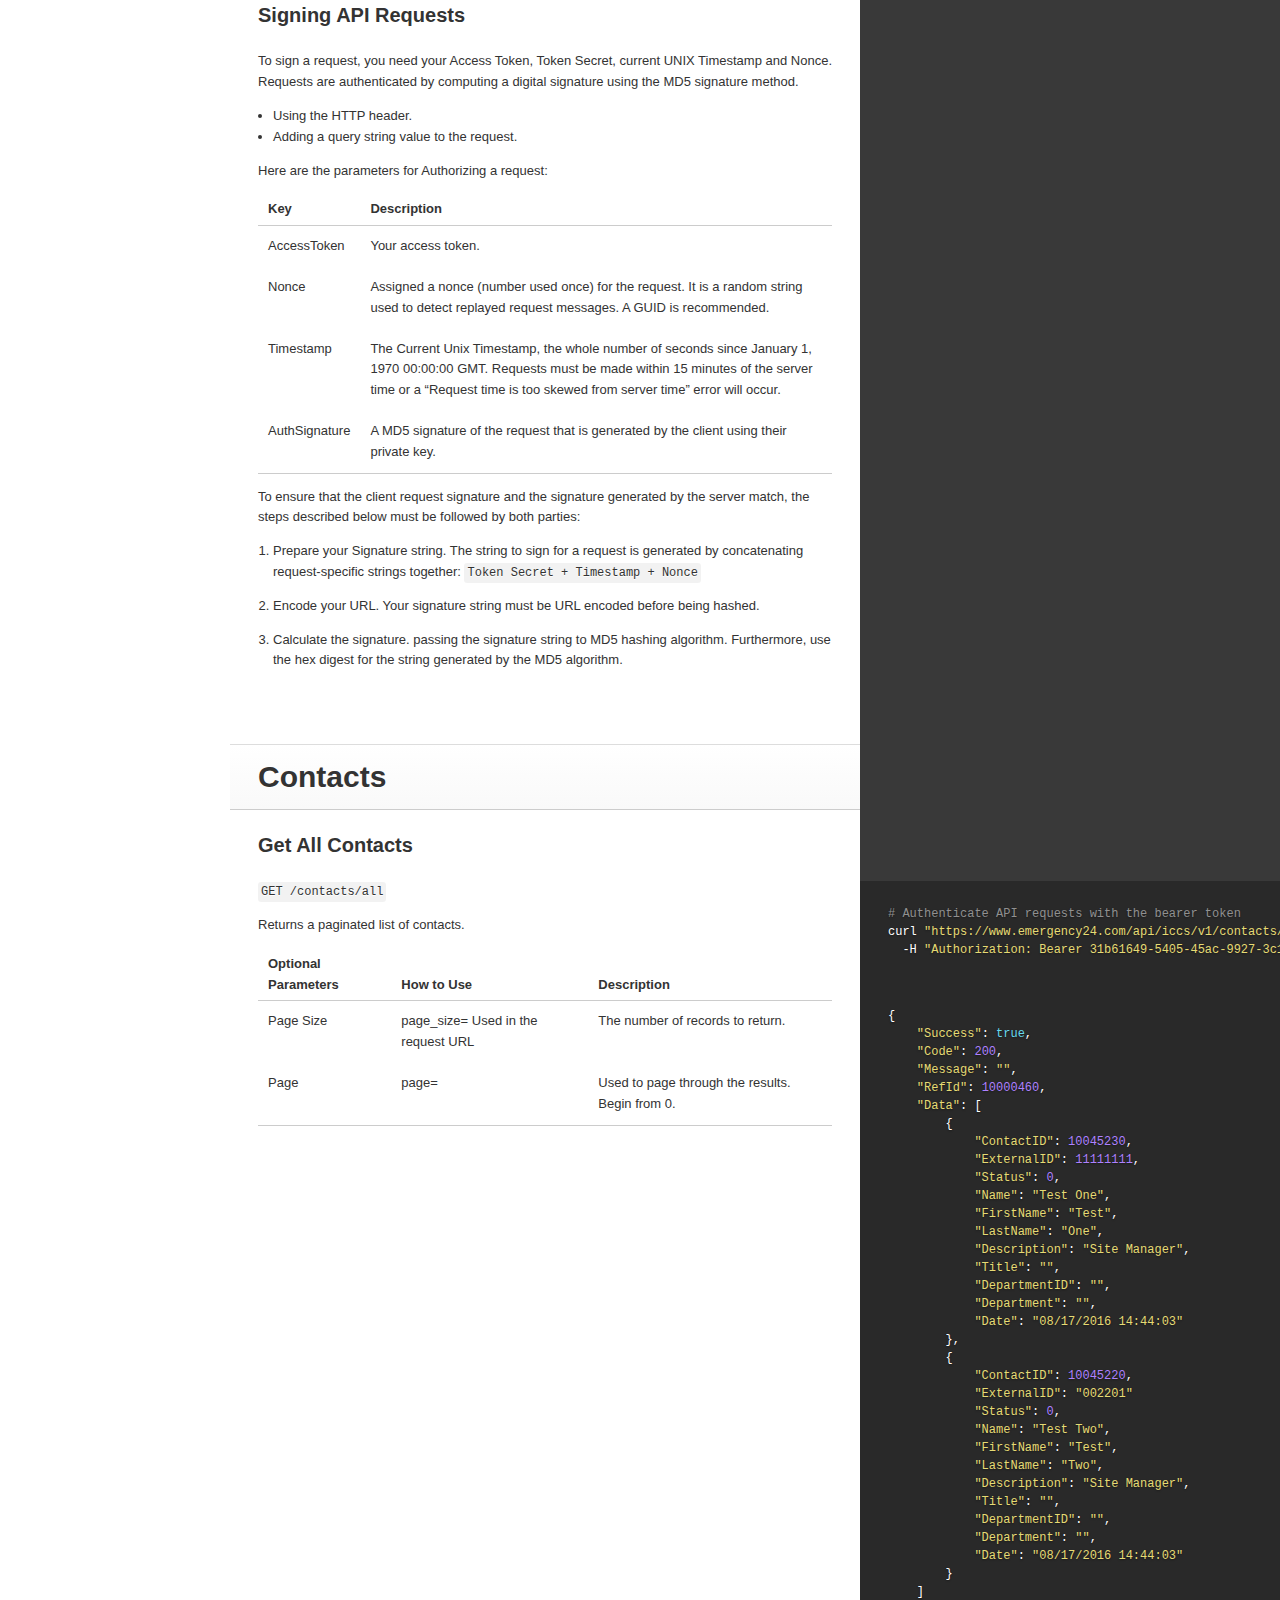
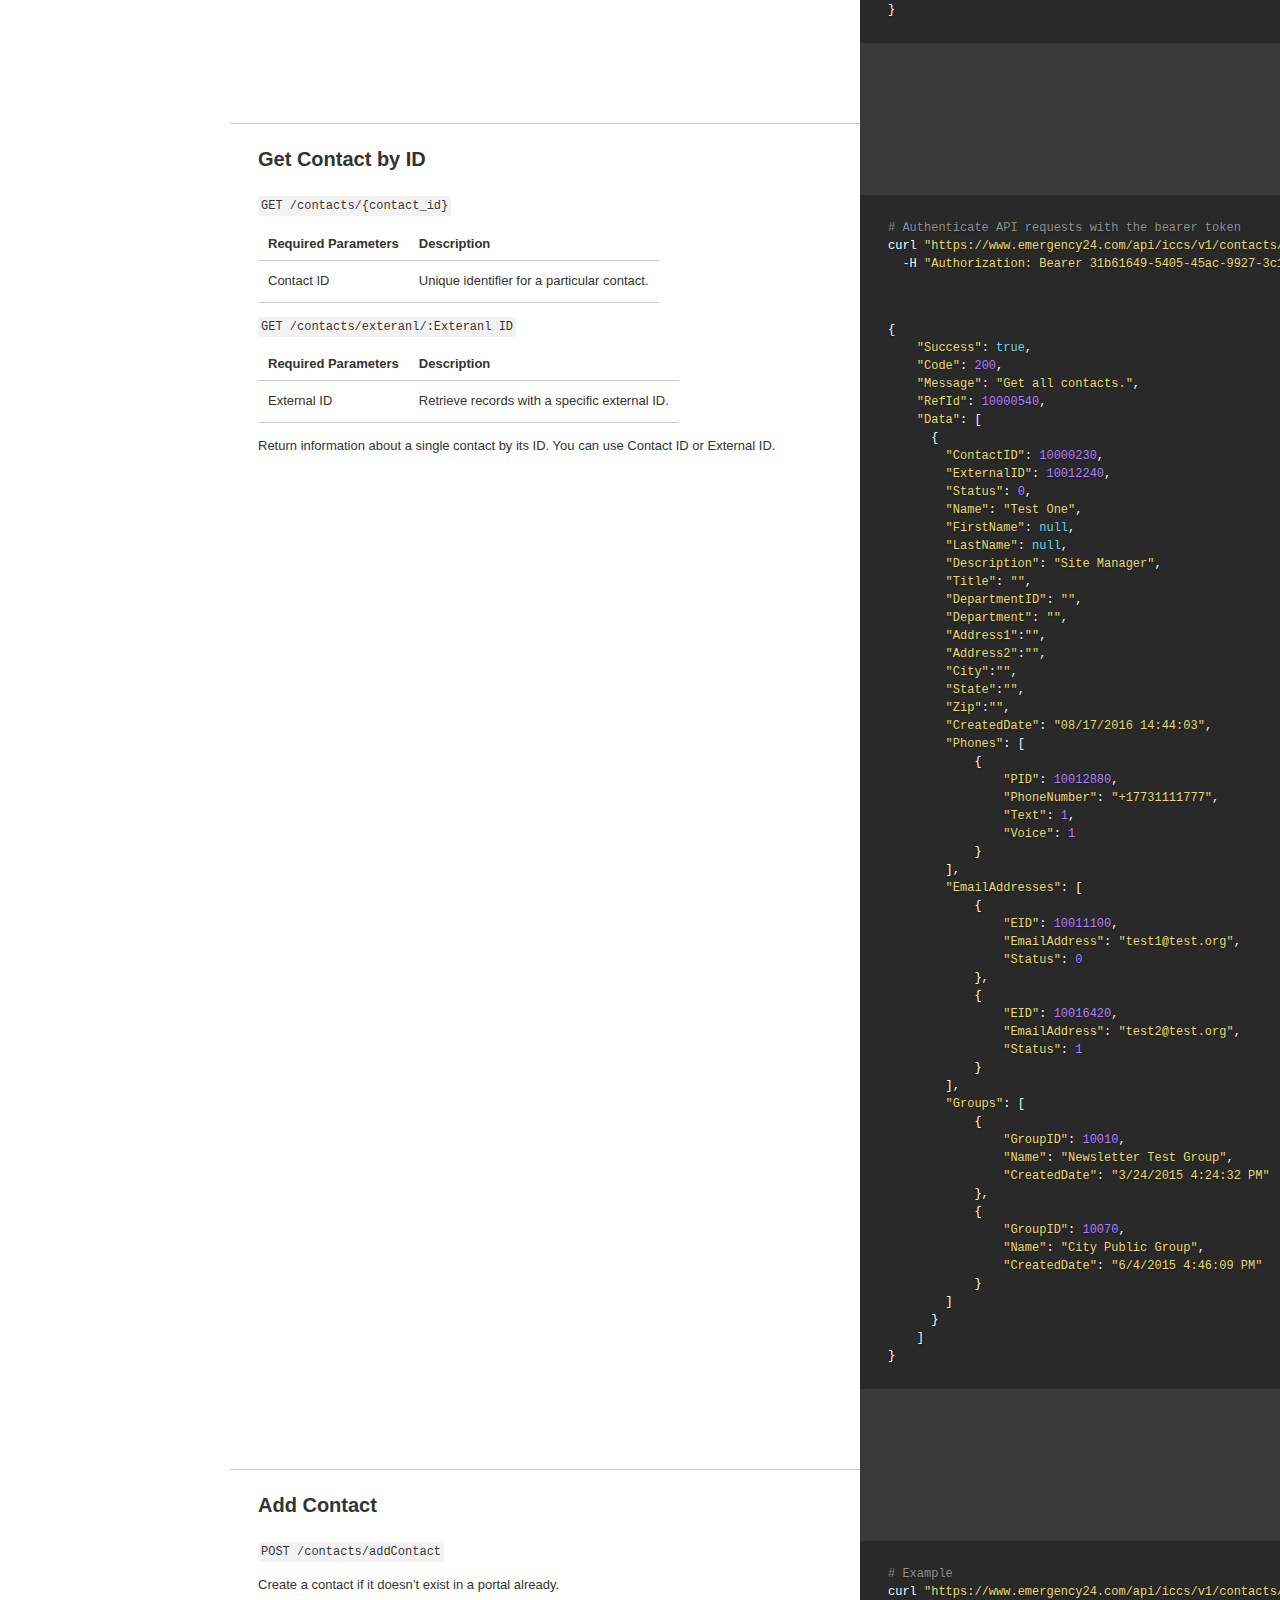
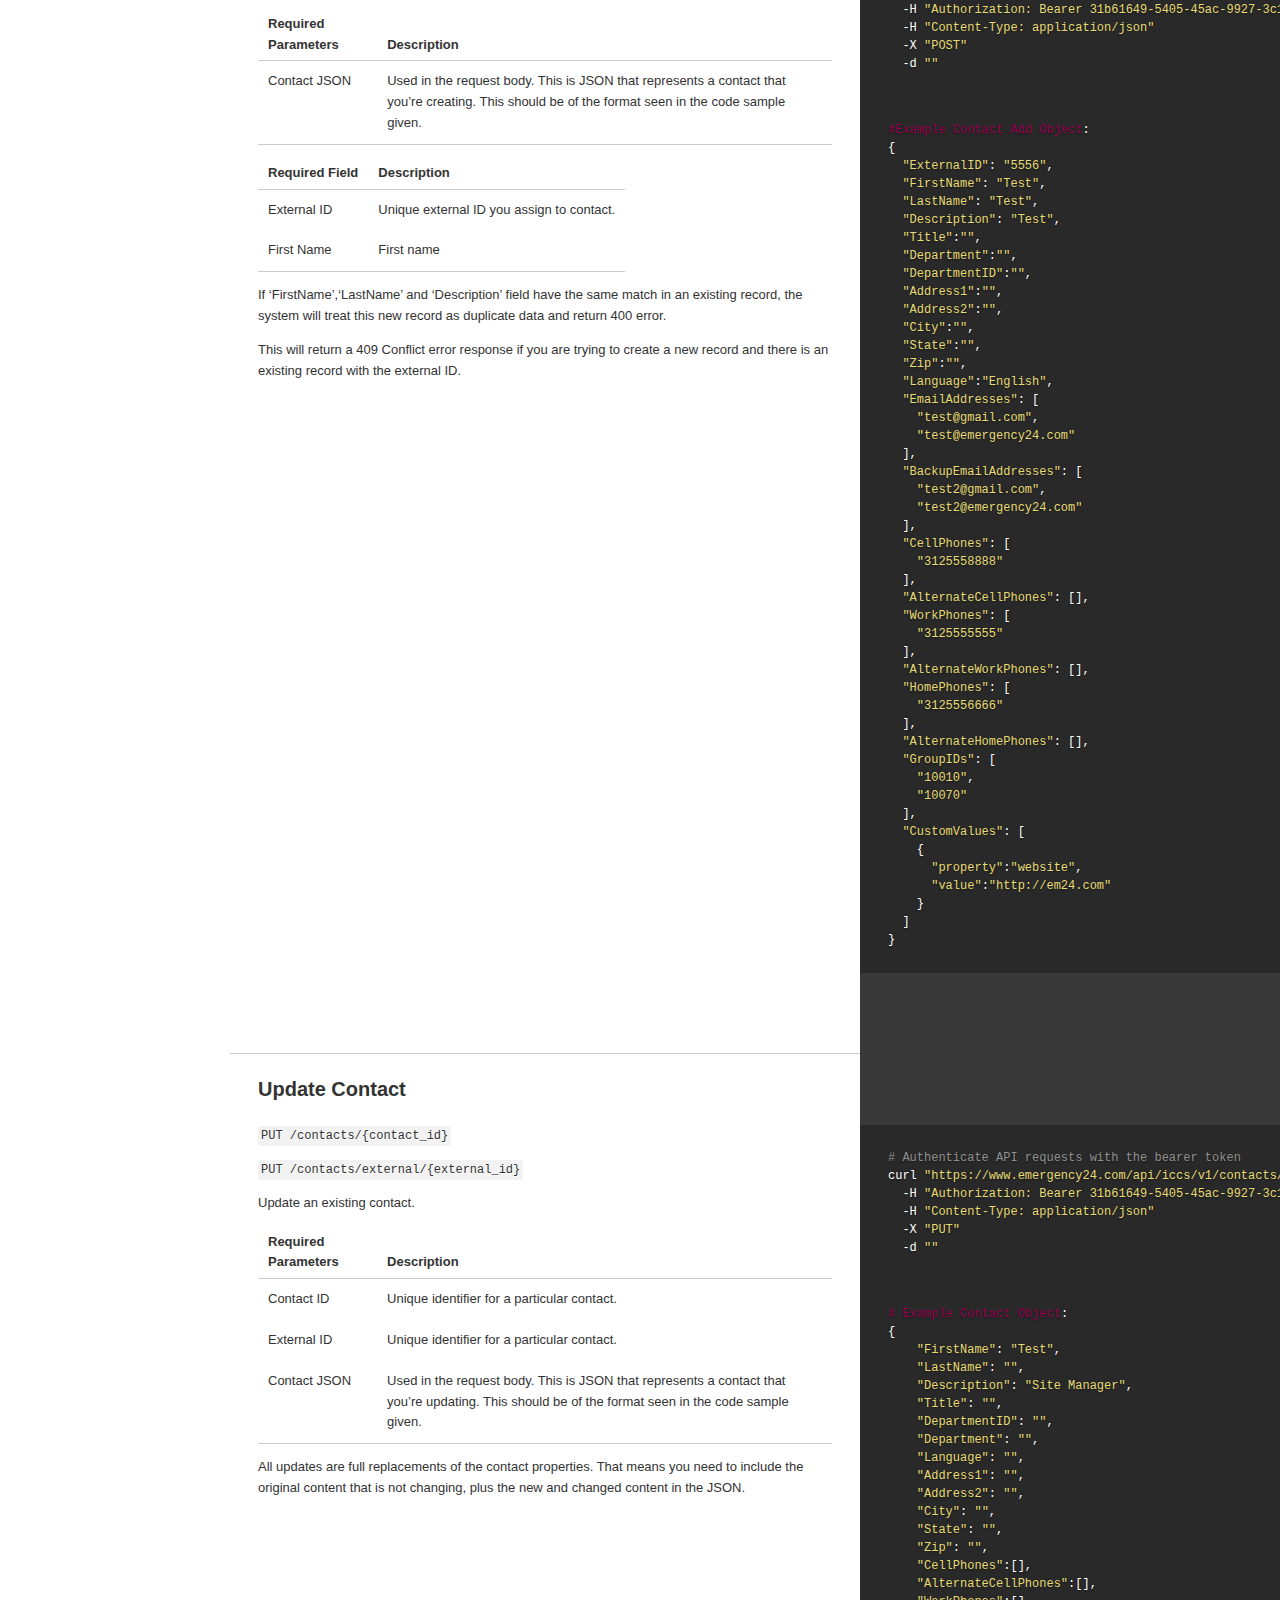
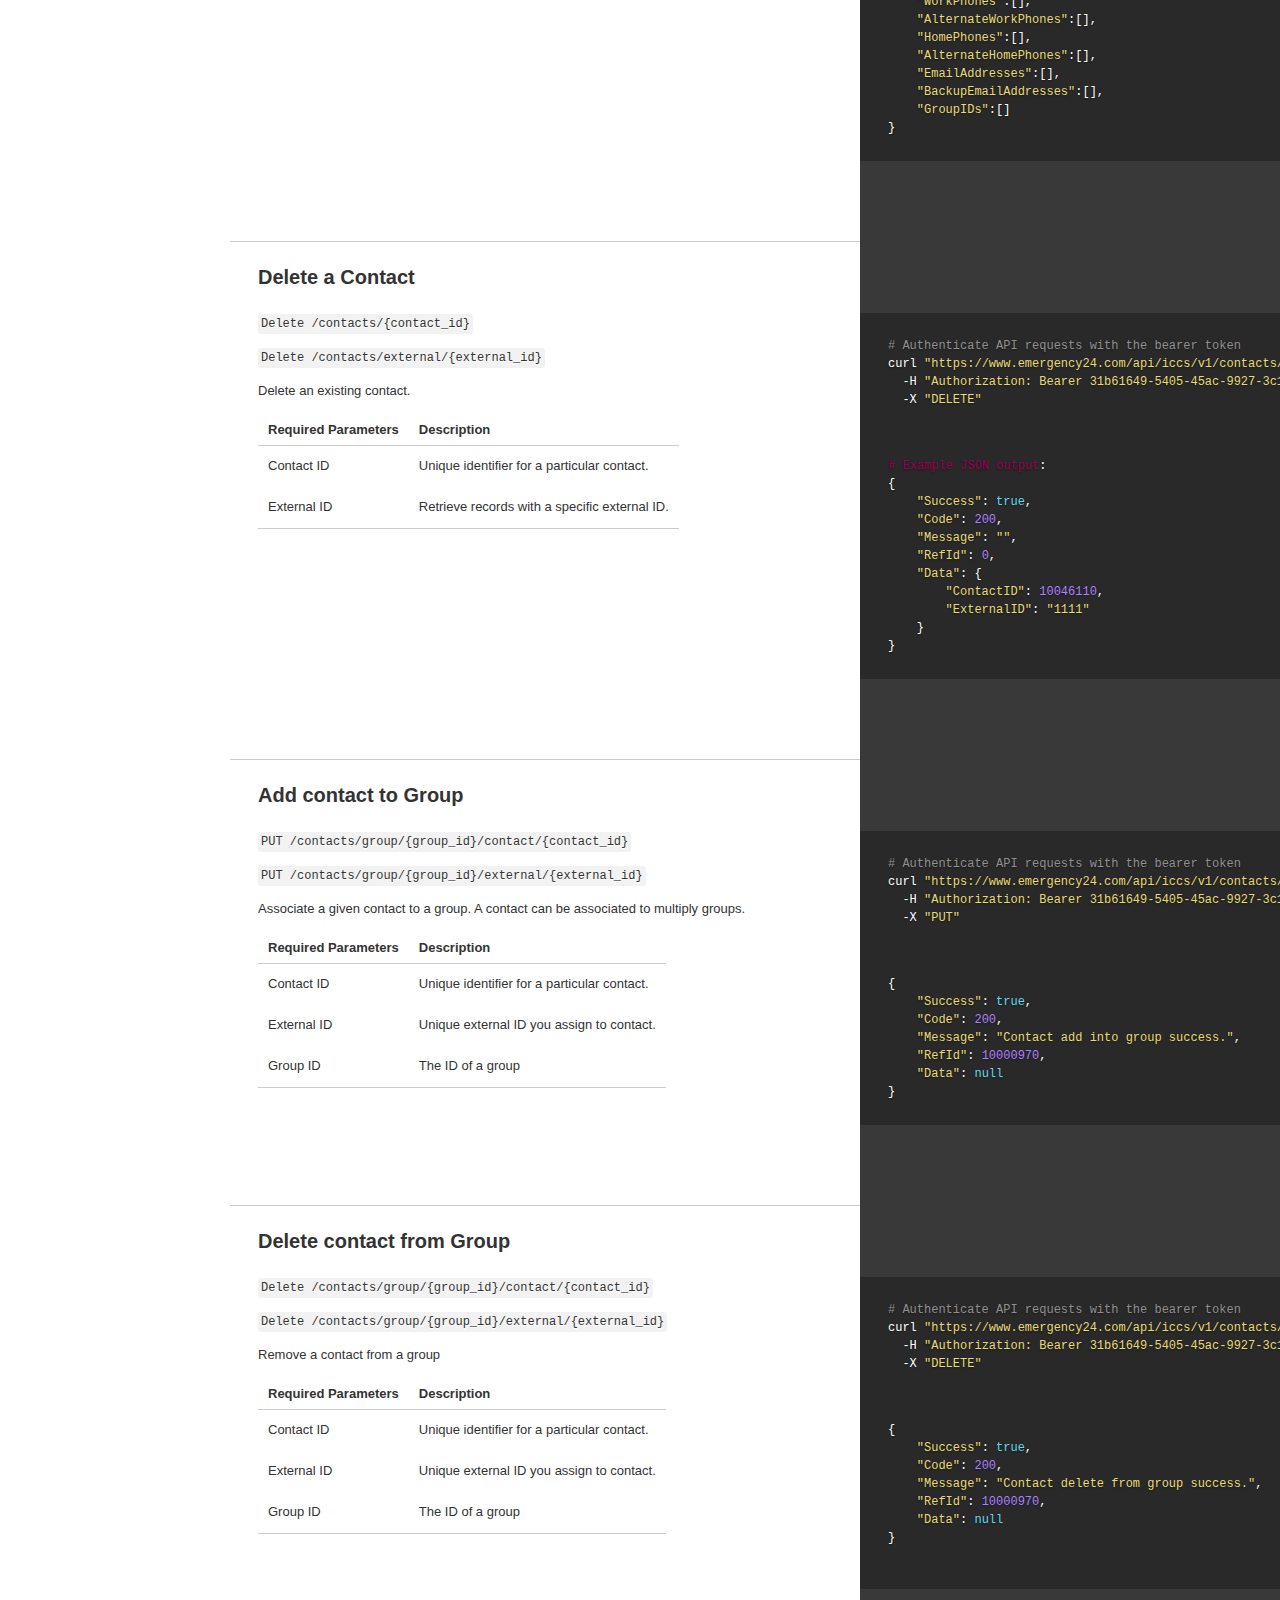
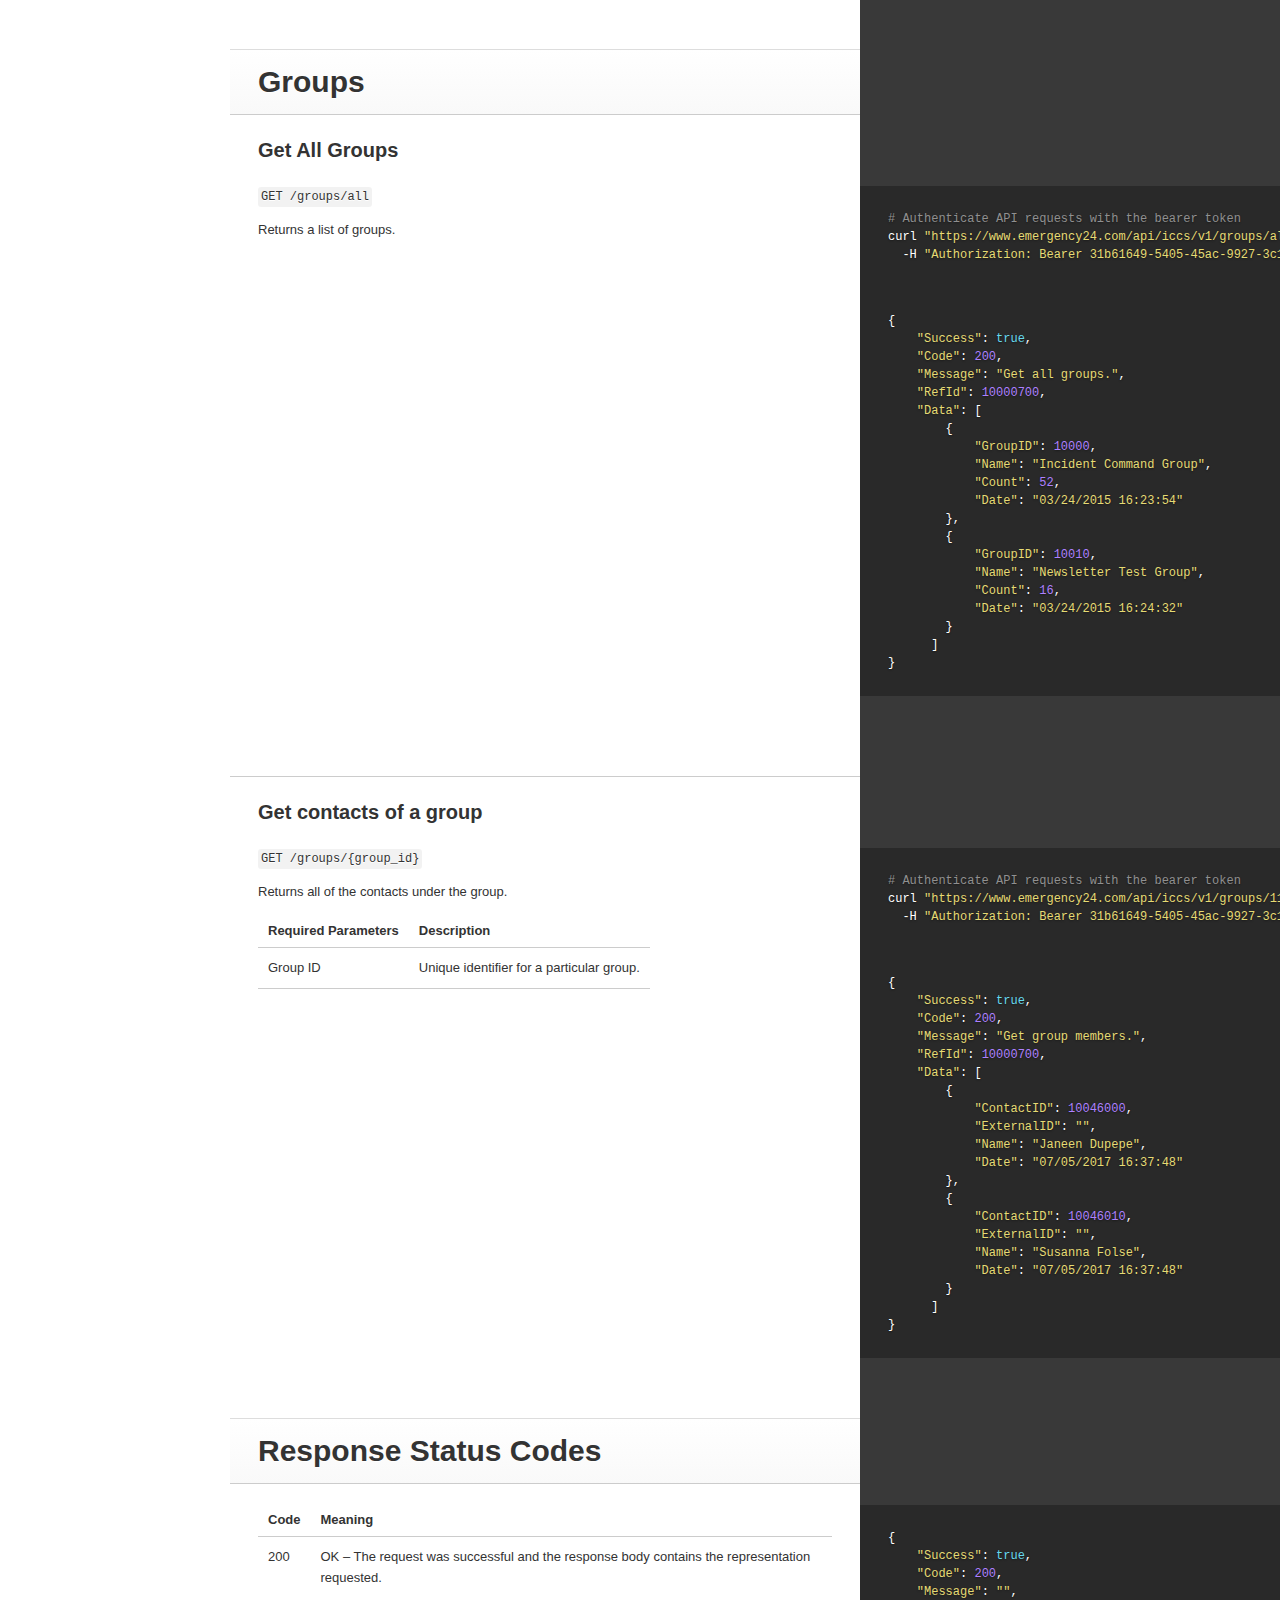
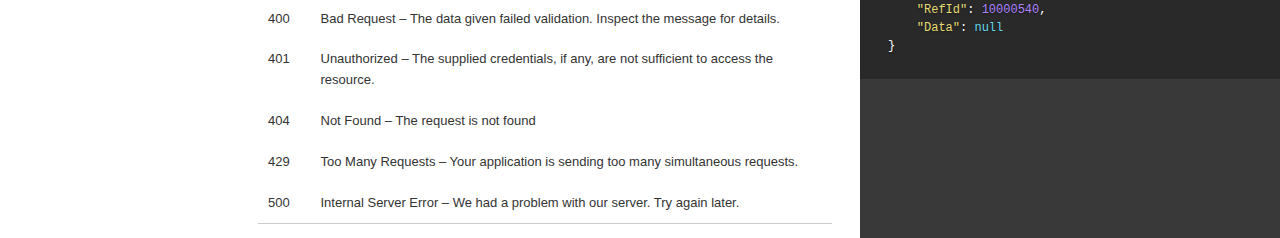
==== commit 5e7b7320: "update" ====
--- a/iccs/v1/index.html
+++ b/iccs/v1/index.html
@@ -466,7 +466,7 @@
     </span><span class="p">]</span><span class="w">
 </span><span class="p">}</span><span class="w">
 </span></code></pre>
-<p><code class="prettyprint">GET /contacts/:Contact ID</code></p>
+<p><code class="prettyprint">GET /contacts/{contact_id}</code></p>
 
 <table><thead>
 <tr>
@@ -503,7 +503,7 @@
   -H <span class="s2">"Content-Type: application/json"</span>
   -X <span class="s2">"POST"</span>
   -d <span class="s2">""</span>
-</code></pre><pre class="highlight json tab-json"><code><span class="err">#Example</span><span class="w"> </span><span class="err">Contact</span><span class="w"> </span><span class="err">Object</span><span class="p">:</span><span class="w">
+</code></pre><pre class="highlight json tab-json"><code><span class="err">#Example</span><span class="w"> </span><span class="err">Contact</span><span class="w"> </span><span class="err">Add</span><span class="w"> </span><span class="err">Object</span><span class="p">:</span><span class="w">
 </span><span class="p">{</span><span class="w">
   </span><span class="s2">"ExternalID"</span><span class="p">:</span><span class="w"> </span><span class="s2">"5556"</span><span class="p">,</span><span class="w">
   </span><span class="s2">"FirstName"</span><span class="p">:</span><span class="w"> </span><span class="s2">"Test"</span><span class="p">,</span><span class="w">
@@ -618,11 +618,15 @@
     </span><span class="s2">"GroupIDs"</span><span class="p">:[]</span><span class="w">
 </span><span class="p">}</span><span class="w">
 </span></code></pre>
-<p><code class="prettyprint">PUT /contacts/:Contact ID</code></p>
-
-<table><thead>
-<tr>
-<th>Parameters</th>
+<p><code class="prettyprint">PUT /contacts/{contact_id}</code></p>
+
+<p><code class="prettyprint">PUT /contacts/external/{external_id}</code></p>
+
+<p>Update an existing contact.</p>
+
+<table><thead>
+<tr>
+<th>Required Parameters</th>
 <th>Description</th>
 </tr>
 </thead><tbody>
@@ -630,30 +634,10 @@
 <td>Contact ID</td>
 <td>Unique identifier for a particular contact.</td>
 </tr>
-</tbody></table>
-
-<p><code class="prettyprint">PUT /contacts/external/:External ID</code></p>
-
-<table><thead>
-<tr>
-<th>Parameters</th>
-<th>Description</th>
-</tr>
-</thead><tbody>
 <tr>
 <td>External ID</td>
 <td>Unique identifier for a particular contact.</td>
 </tr>
-</tbody></table>
-
-<p>Update an existing contact.</p>
-
-<table><thead>
-<tr>
-<th>Required Parameters</th>
-<th>Description</th>
-</tr>
-</thead><tbody>
 <tr>
 <td>Contact JSON</td>
 <td>Used in the request body. This is JSON that represents a contact that you&rsquo;re updating. This should be of the format seen in the code sample given.</td>
@@ -679,9 +663,9 @@
     </span><span class="p">}</span><span class="w">
 </span><span class="p">}</span><span class="w">
 </span></code></pre>
-<p><code class="prettyprint">Delete /contacts/:Contact ID</code></p>
-
-<p><code class="prettyprint">Delete /contacts/:External ID</code></p>
+<p><code class="prettyprint">Delete /contacts/{contact_id}</code></p>
+
+<p><code class="prettyprint">Delete /contacts/external/{external_id}</code></p>
 
 <p>Delete an existing contact.</p>
 
@@ -714,7 +698,11 @@
     </span><span class="s2">"Data"</span><span class="p">:</span><span class="w"> </span><span class="kc">null</span><span class="w">
 </span><span class="p">}</span><span class="w">
 </span></code></pre>
-<p><code class="prettyprint">PUT /contacts/group/:Group ID/contact/:Contact ID</code></p>
+<p><code class="prettyprint">PUT /contacts/group/{group_id}/contact/{contact_id}</code></p>
+
+<p><code class="prettyprint">PUT /contacts/group/{group_id}/external/{external_id}</code></p>
+
+<p>Associate a given contact to a group. A contact can be associated to multiply groups.</p>
 
 <table><thead>
 <tr>
@@ -727,30 +715,14 @@
 <td>Unique identifier for a particular contact.</td>
 </tr>
 <tr>
+<td>External ID</td>
+<td>Unique external ID you assign to contact.</td>
+</tr>
+<tr>
 <td>Group ID</td>
 <td>The ID of a group</td>
 </tr>
 </tbody></table>
-
-<p><code class="prettyprint">PUT /contacts/group/:Group ID/external/:External ID</code></p>
-
-<table><thead>
-<tr>
-<th>Required Parameters</th>
-<th>Description</th>
-</tr>
-</thead><tbody>
-<tr>
-<td>External ID</td>
-<td>Unique external ID you assign to contact.</td>
-</tr>
-<tr>
-<td>Group ID</td>
-<td>The ID of a group</td>
-</tr>
-</tbody></table>
-
-<p>Associate a given contact to a group. A contact can be associated to multiply groups.</p>
 
 <h2 id="delete-contact-from-group">Delete contact from Group</h2>
 <pre class="highlight shell tab-shell"><code><span class="c"># Authenticate API requests with the bearer token</span>
@@ -766,9 +738,9 @@
 </span><span class="p">}</span><span class="w">
 
 </span></code></pre>
-<p><code class="prettyprint">Delete /contacts/group/:Group ID/contact/:Contact ID</code></p>
-
-<p><code class="prettyprint">Delete /contacts/group/:Group ID/external/:External ID</code></p>
+<p><code class="prettyprint">Delete /contacts/group/{group_id}/contact/{contact_id}</code></p>
+
+<p><code class="prettyprint">Delete /contacts/group/{group_id}/external/{external_id}</code></p>
 
 <p>Remove a contact from a group</p>
 
@@ -848,7 +820,7 @@
       </span><span class="p">]</span><span class="w">
 </span><span class="p">}</span><span class="w">
 </span></code></pre>
-<p><code class="prettyprint">GET /groups/:Group ID</code></p>
+<p><code class="prettyprint">GET /groups/{group_id}</code></p>
 
 <p>Returns all of the contacts under the group. </p>
 
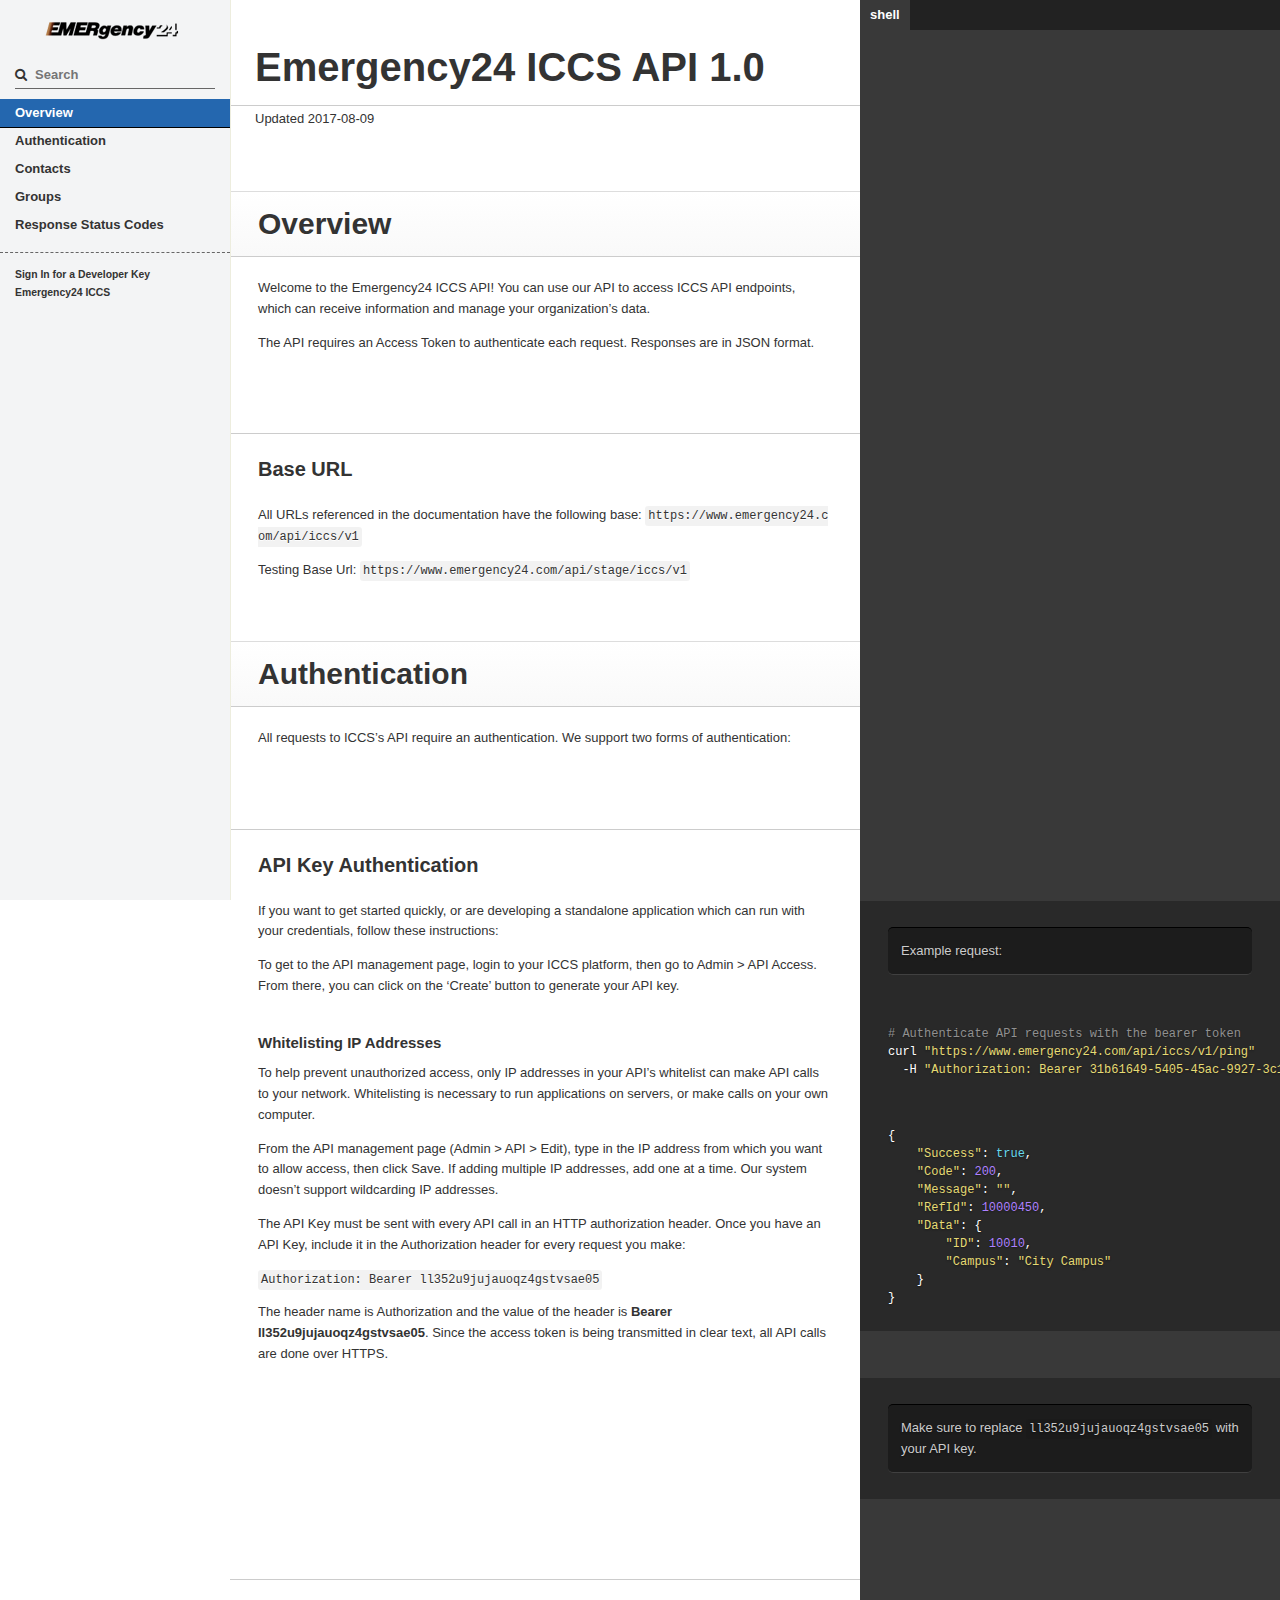
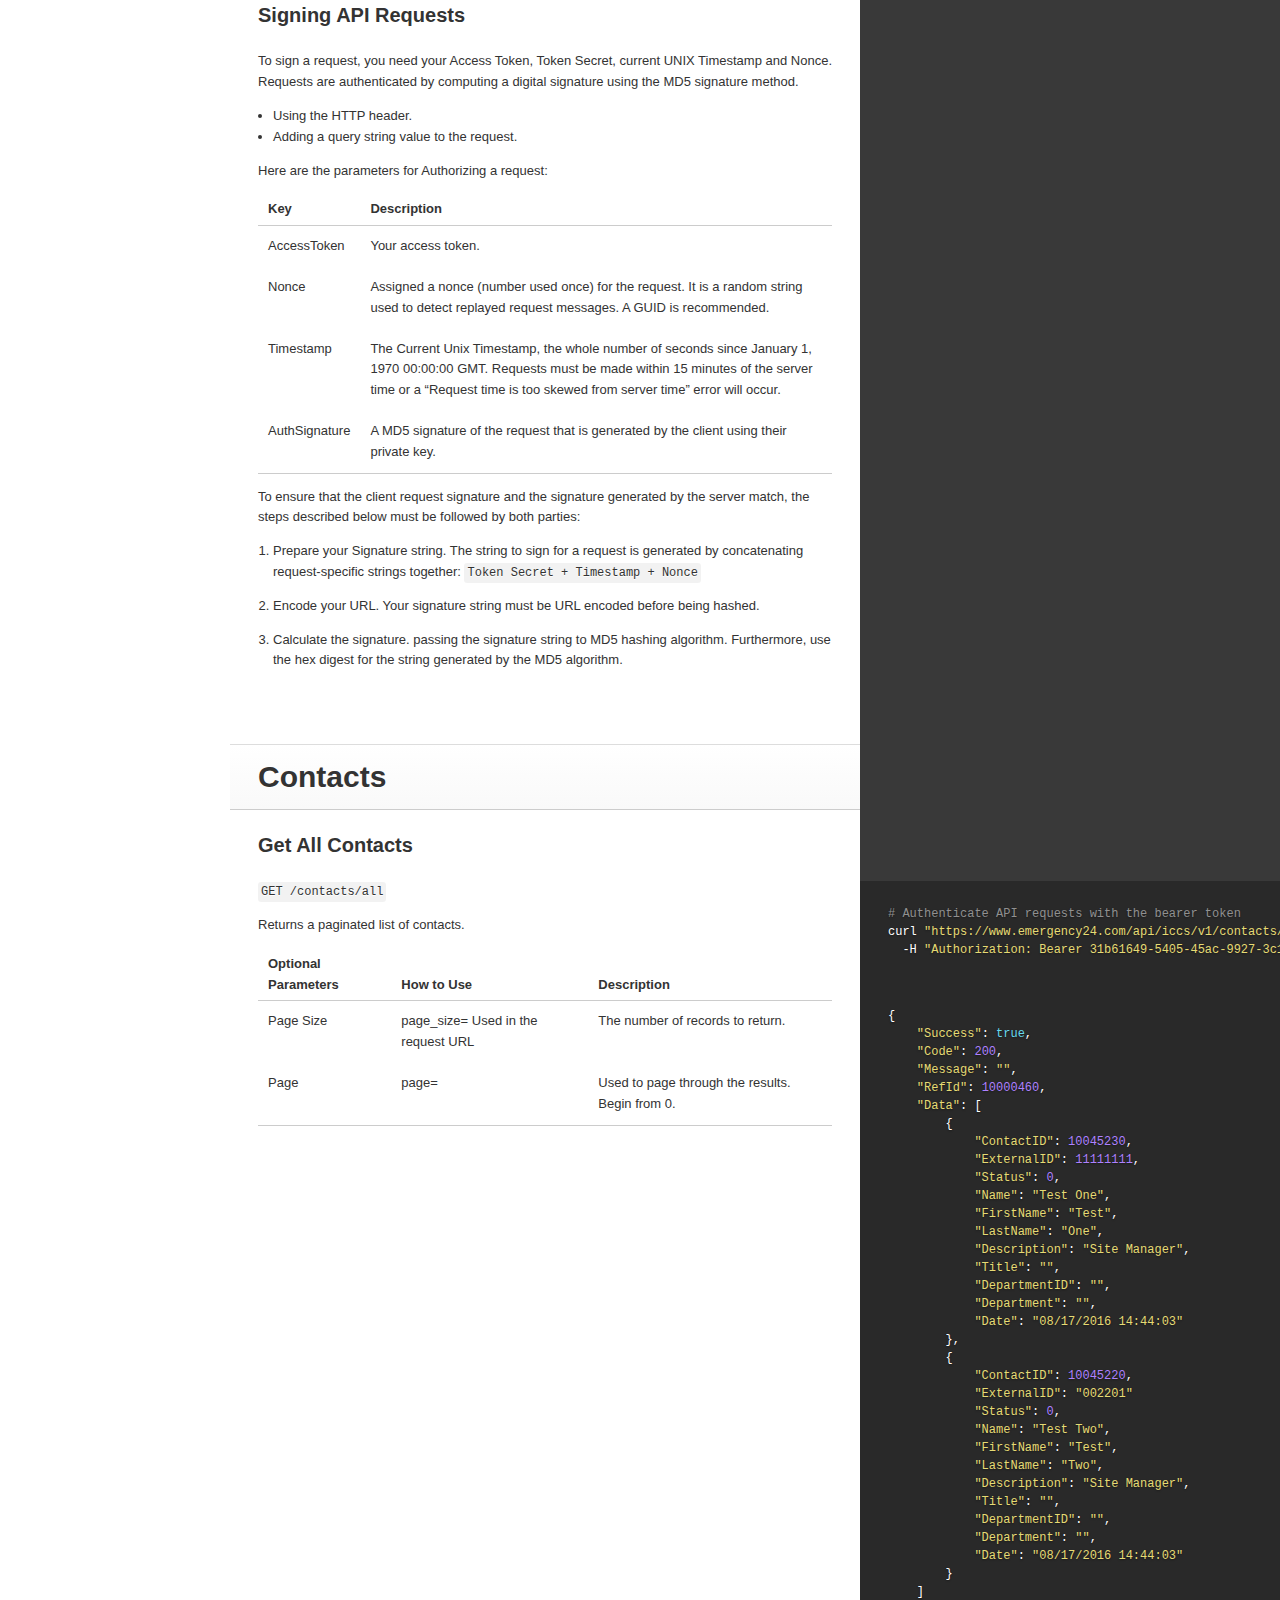
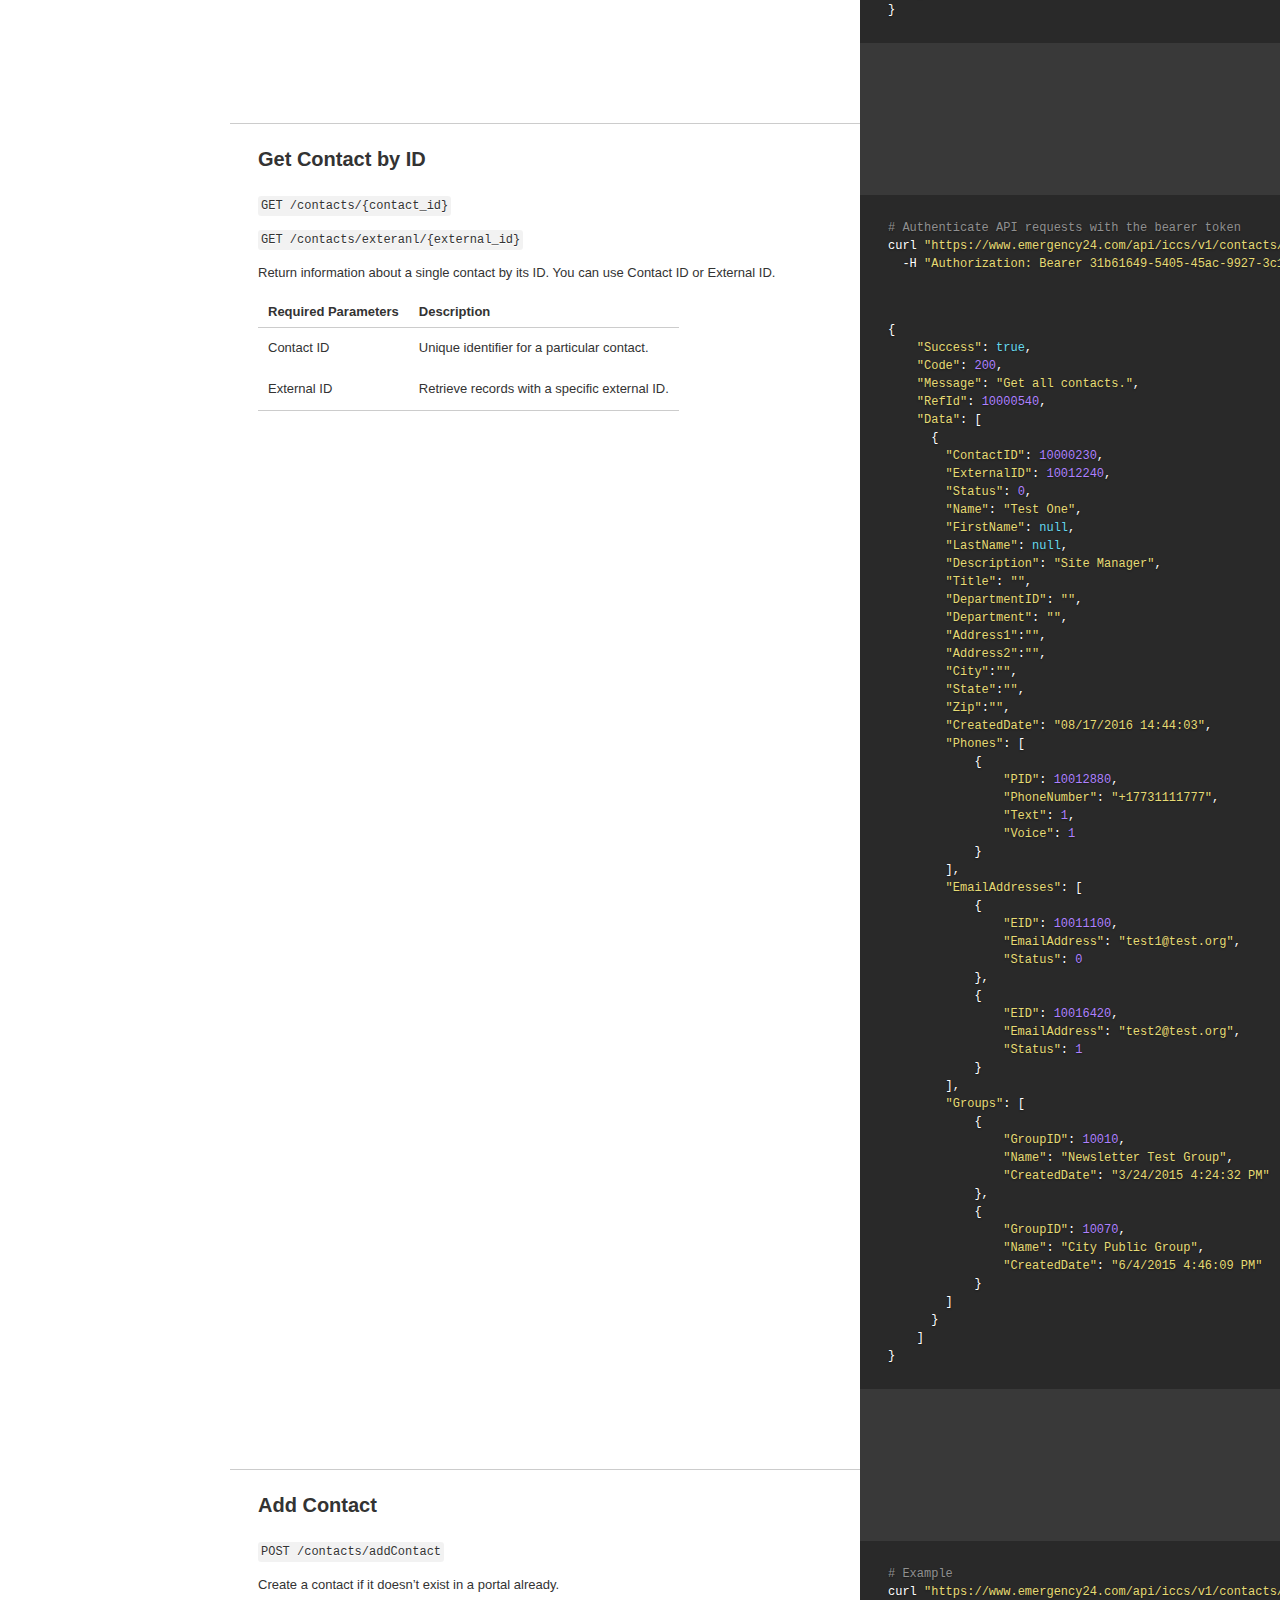
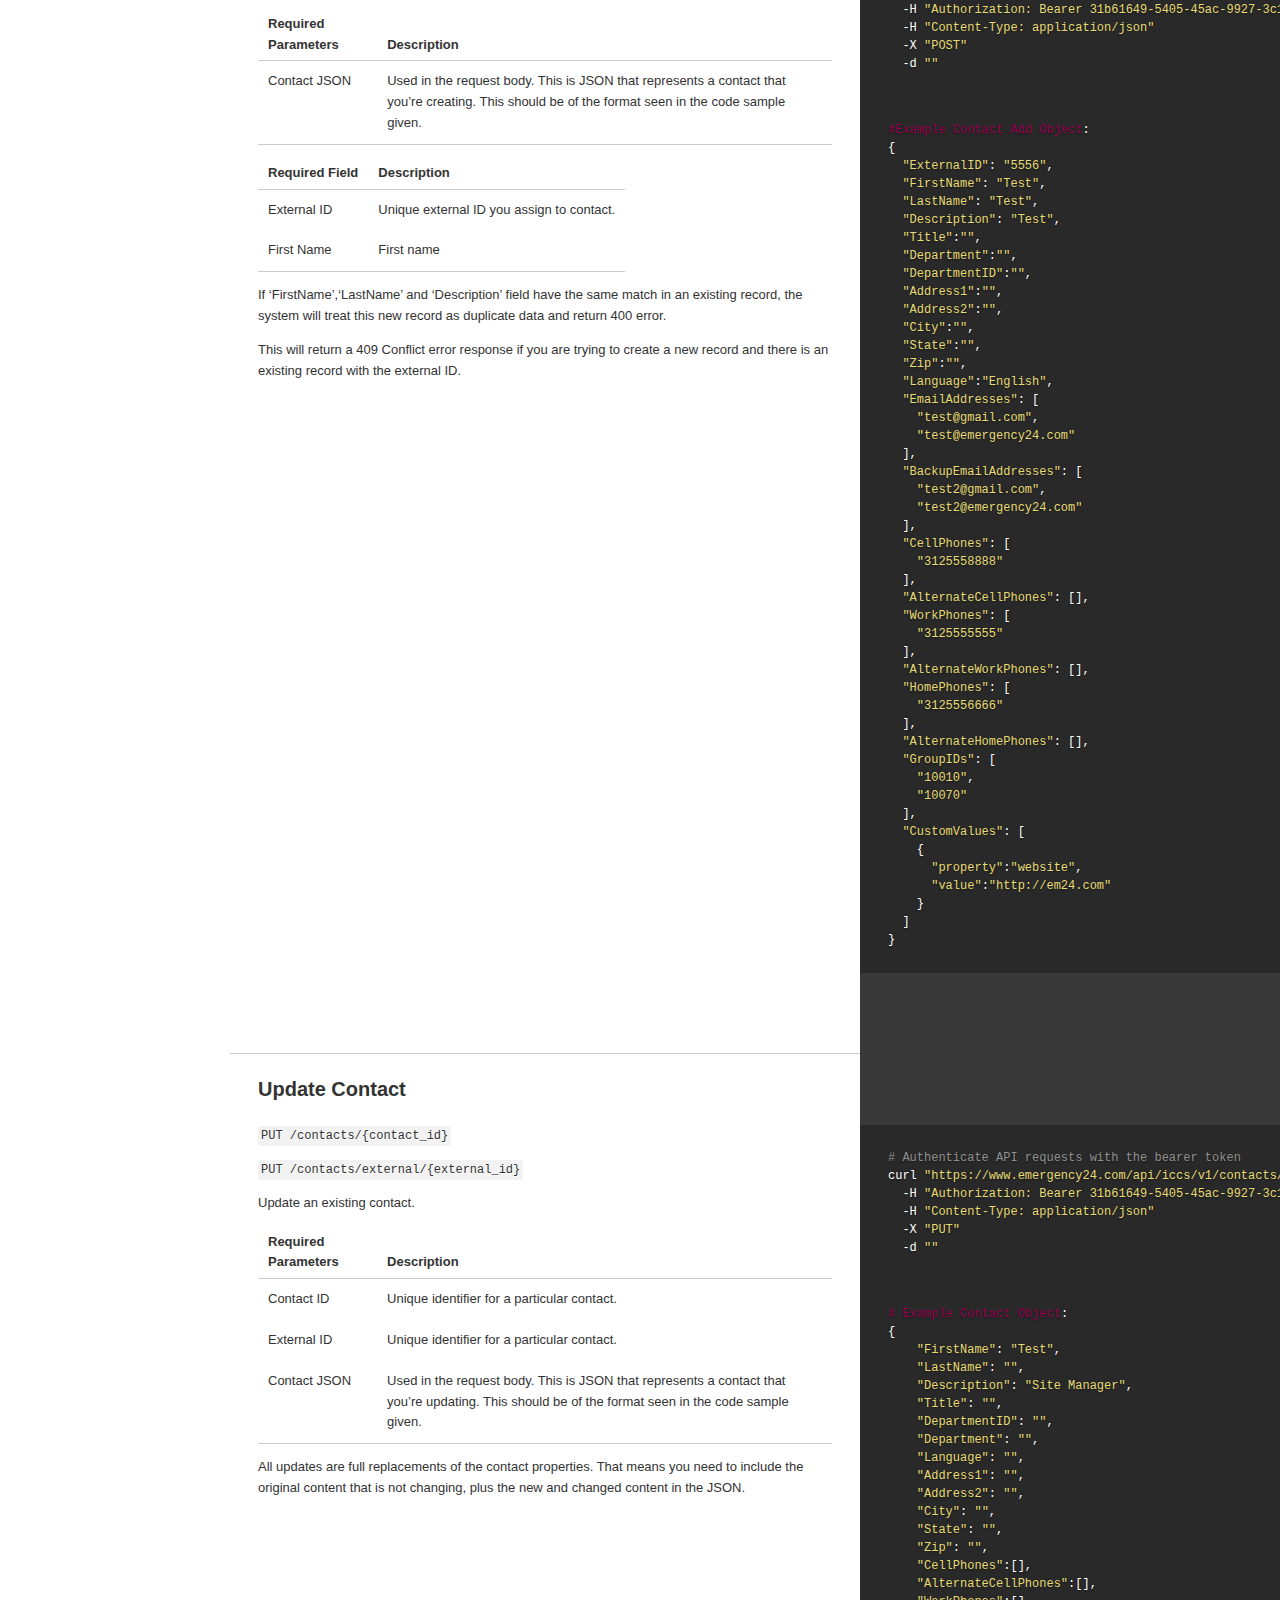
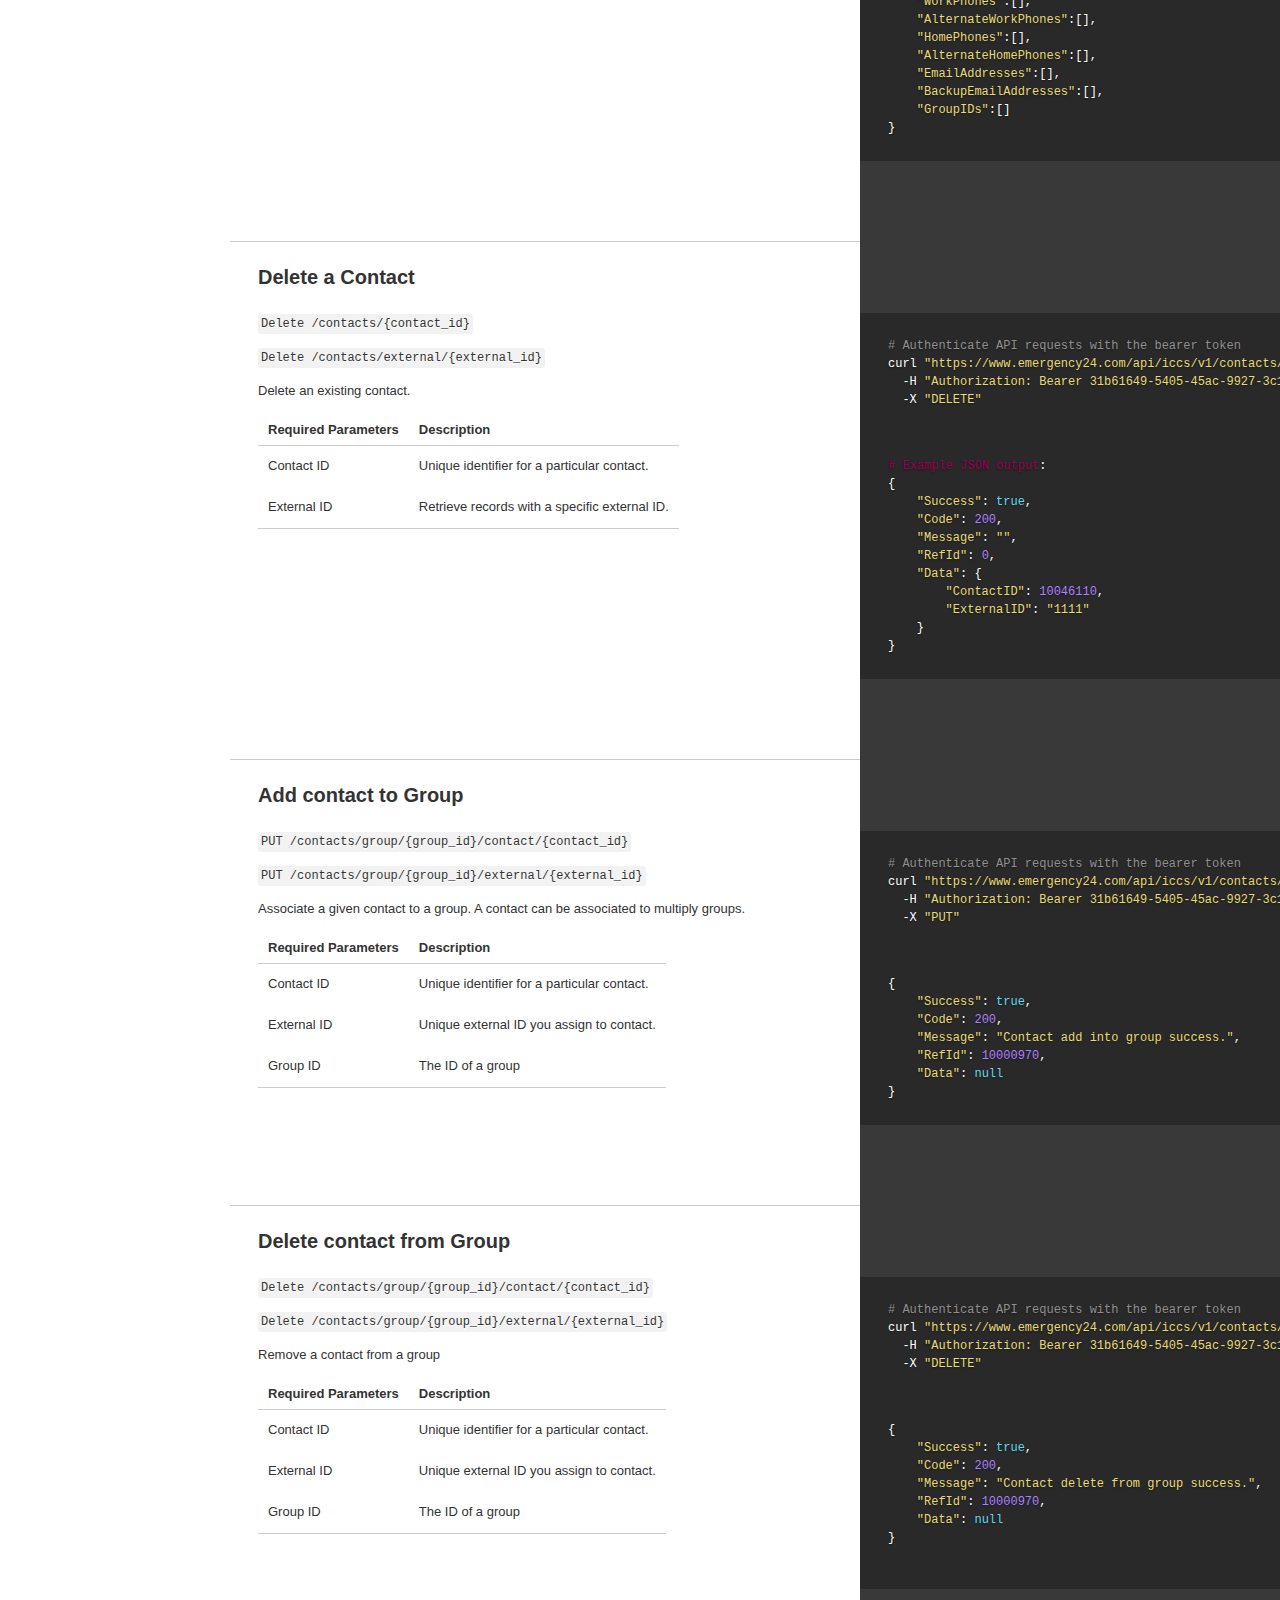
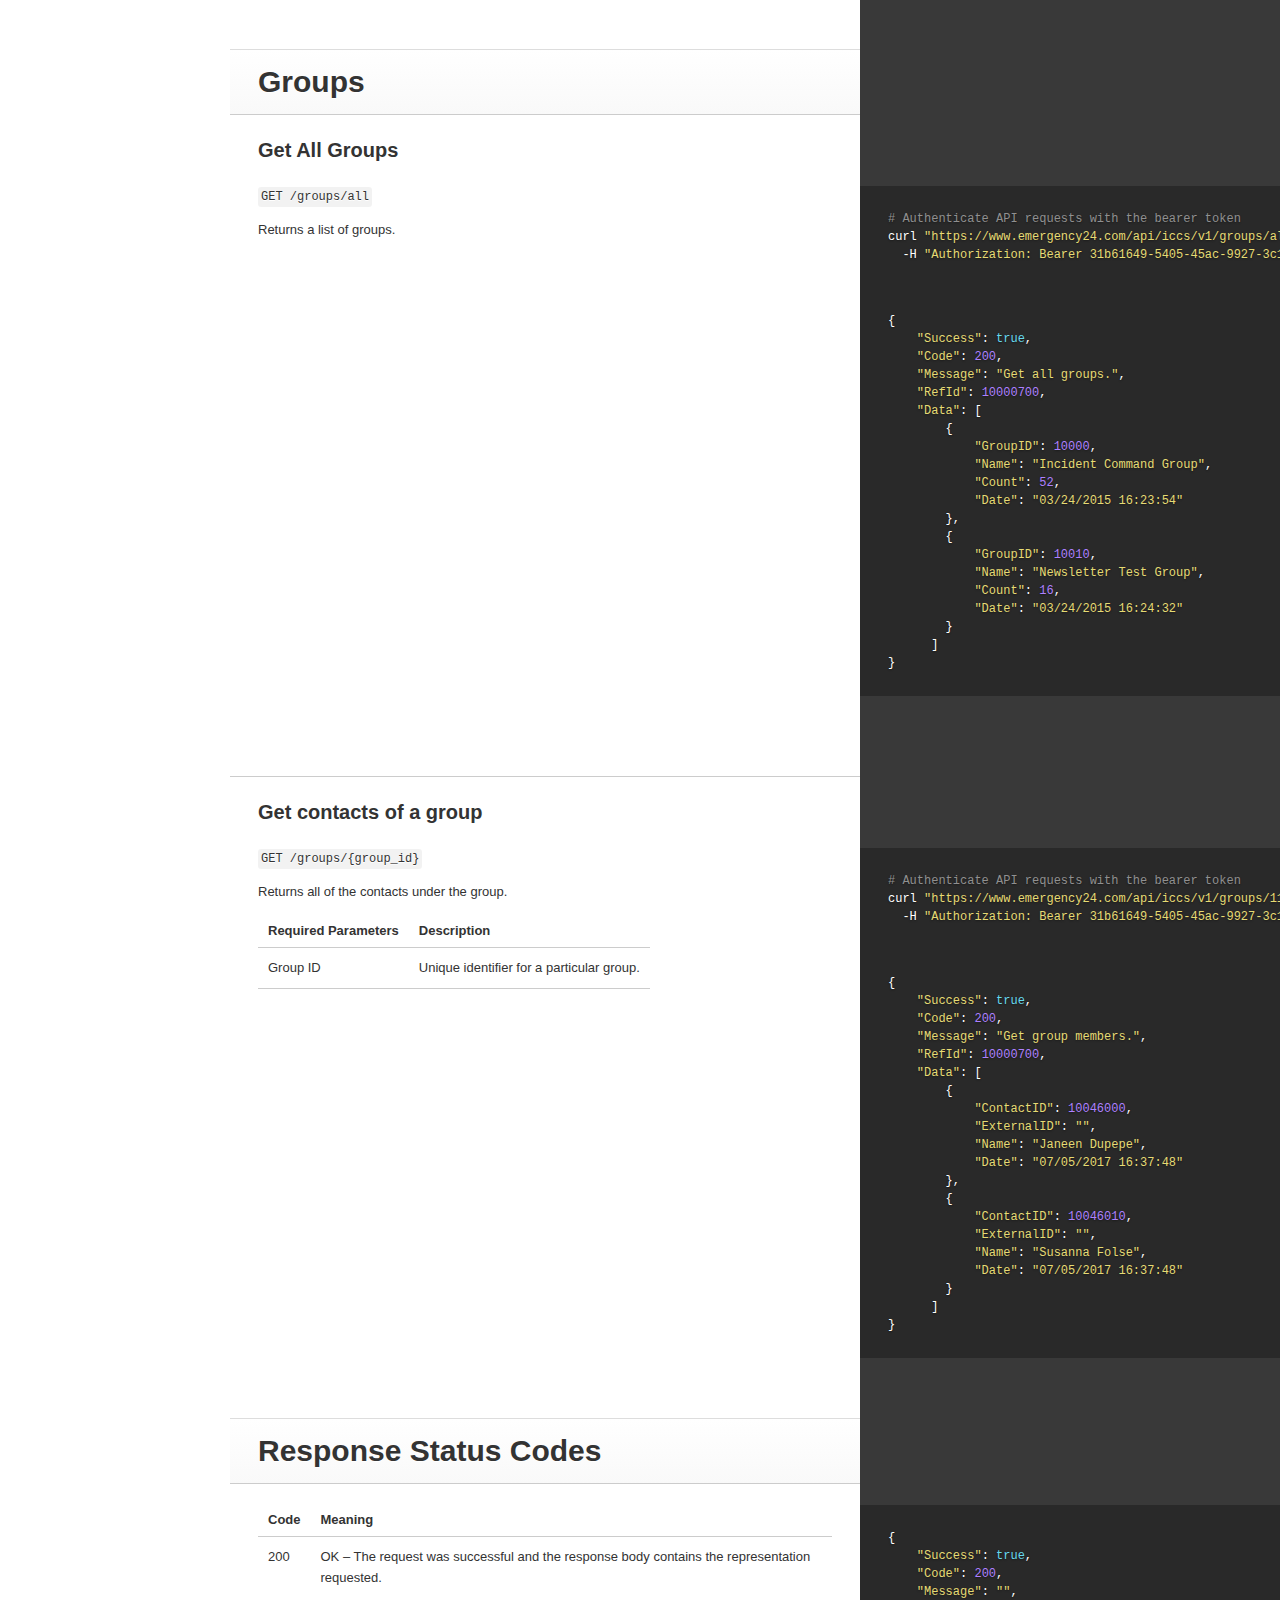
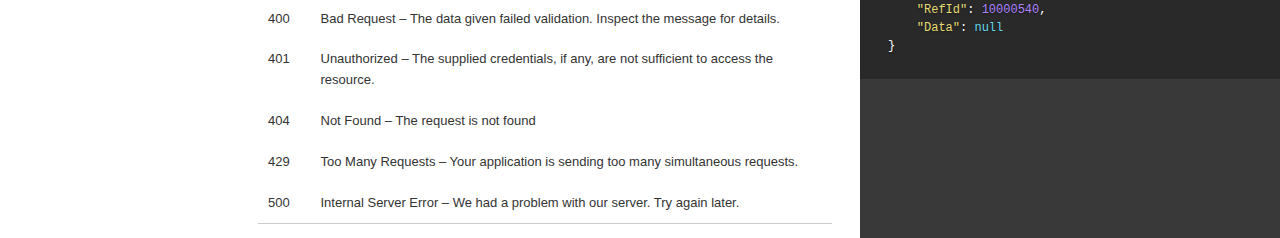
==== commit 5996d4e1: "update" ====
--- a/iccs/v1/index.html
+++ b/iccs/v1/index.html
@@ -468,6 +468,10 @@
 </span></code></pre>
 <p><code class="prettyprint">GET /contacts/{contact_id}</code></p>
 
+<p><code class="prettyprint">GET /contacts/exteranl/{external_id}</code></p>
+
+<p>Return information about a single contact by its ID. You can use Contact ID or External ID.</p>
+
 <table><thead>
 <tr>
 <th>Required Parameters</th>
@@ -478,23 +482,11 @@
 <td>Contact ID</td>
 <td>Unique identifier for a particular contact.</td>
 </tr>
-</tbody></table>
-
-<p><code class="prettyprint">GET /contacts/exteranl/:Exteranl ID</code></p>
-
-<table><thead>
-<tr>
-<th>Required Parameters</th>
-<th>Description</th>
-</tr>
-</thead><tbody>
 <tr>
 <td>External ID</td>
 <td>Retrieve records with a specific external ID.</td>
 </tr>
 </tbody></table>
-
-<p>Return information about a single contact by its ID. You can use Contact ID or External ID.</p>
 
 <h2 id="add-contact">Add Contact</h2>
 <pre class="highlight shell tab-shell"><code><span class="c"># Example</span>
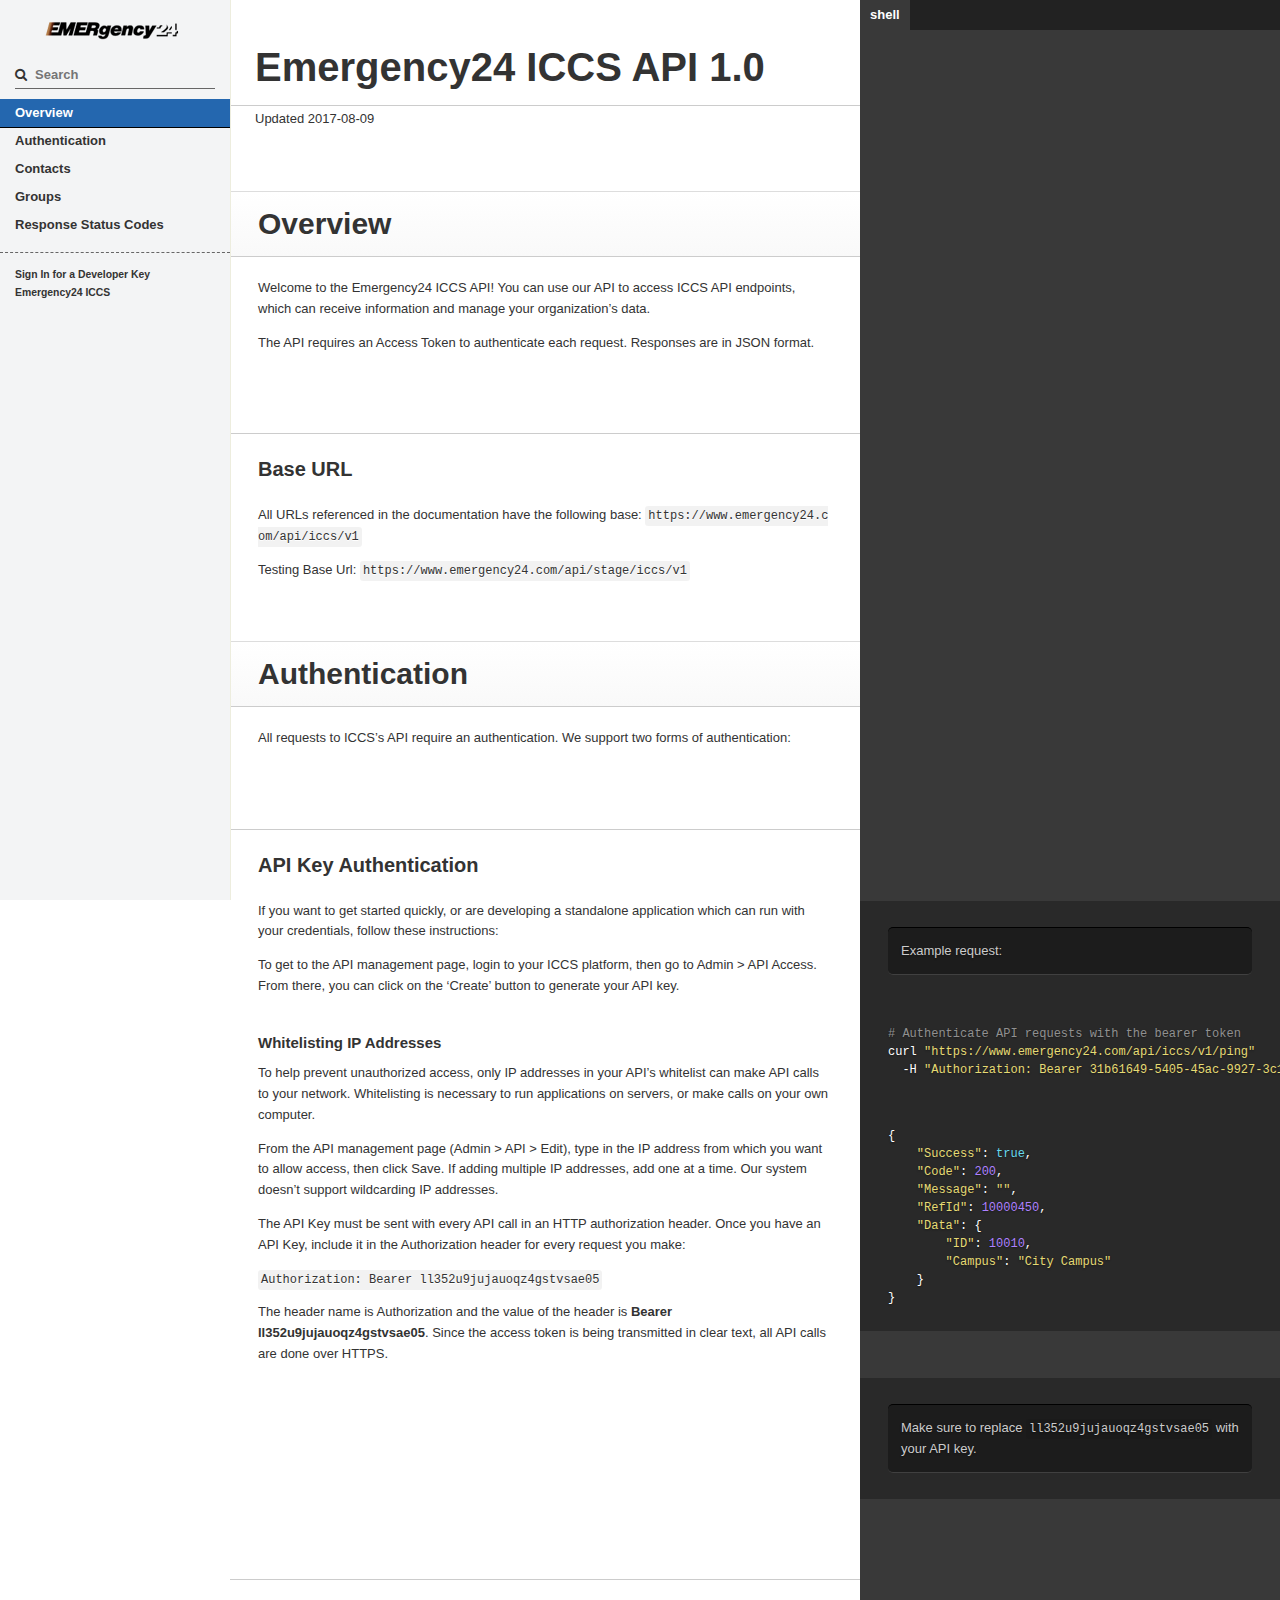
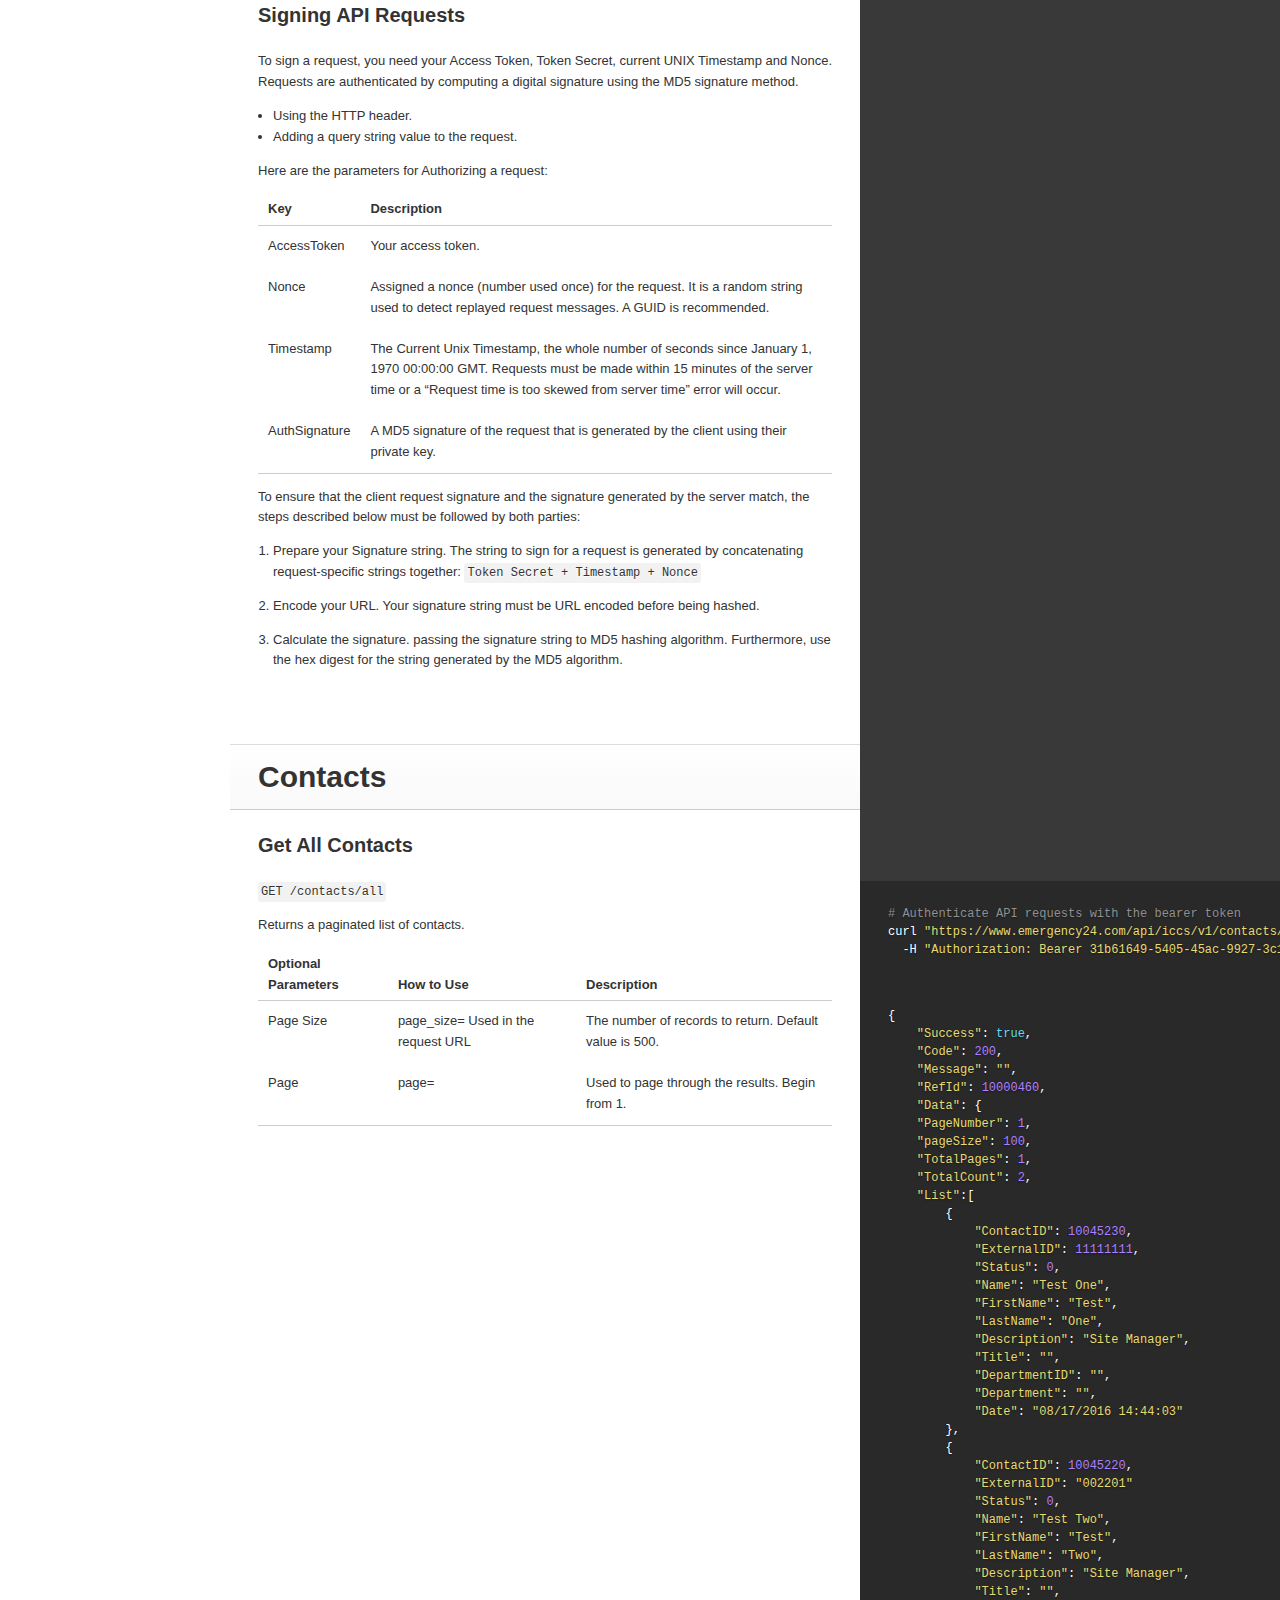
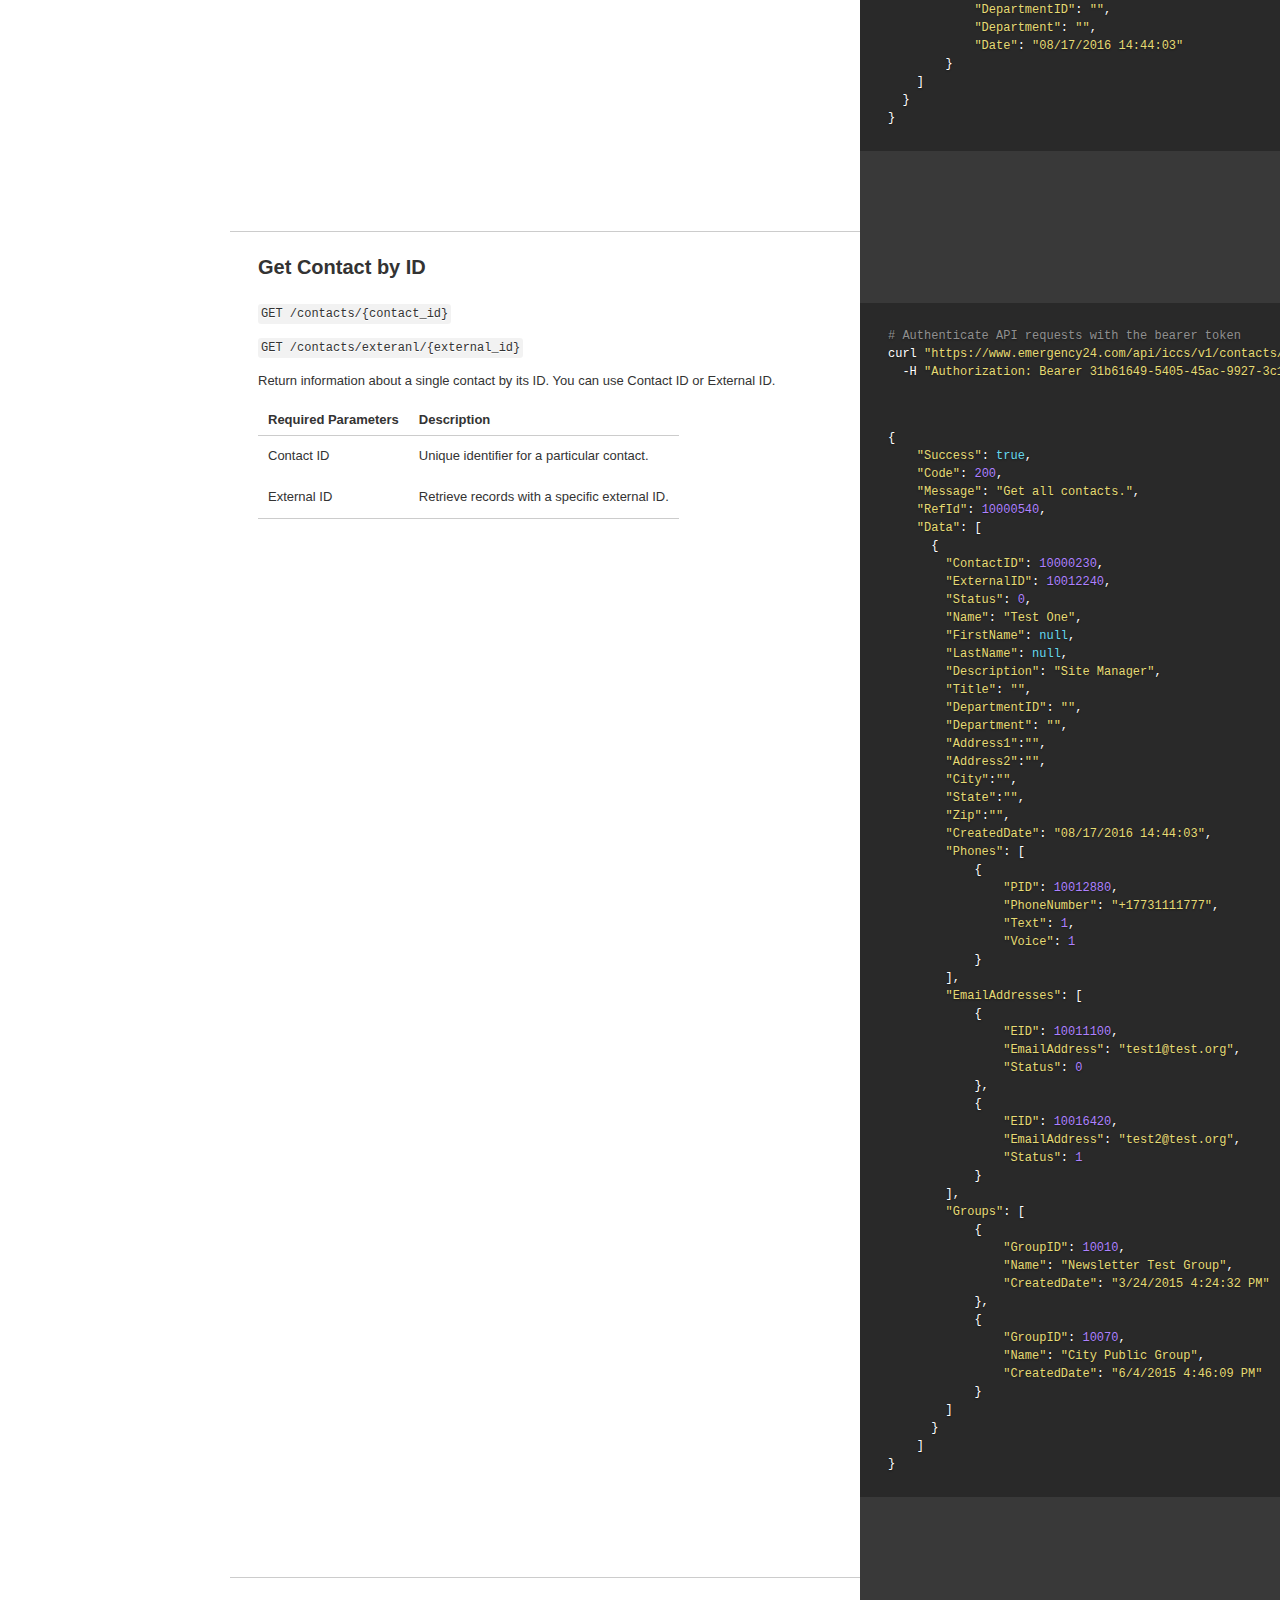
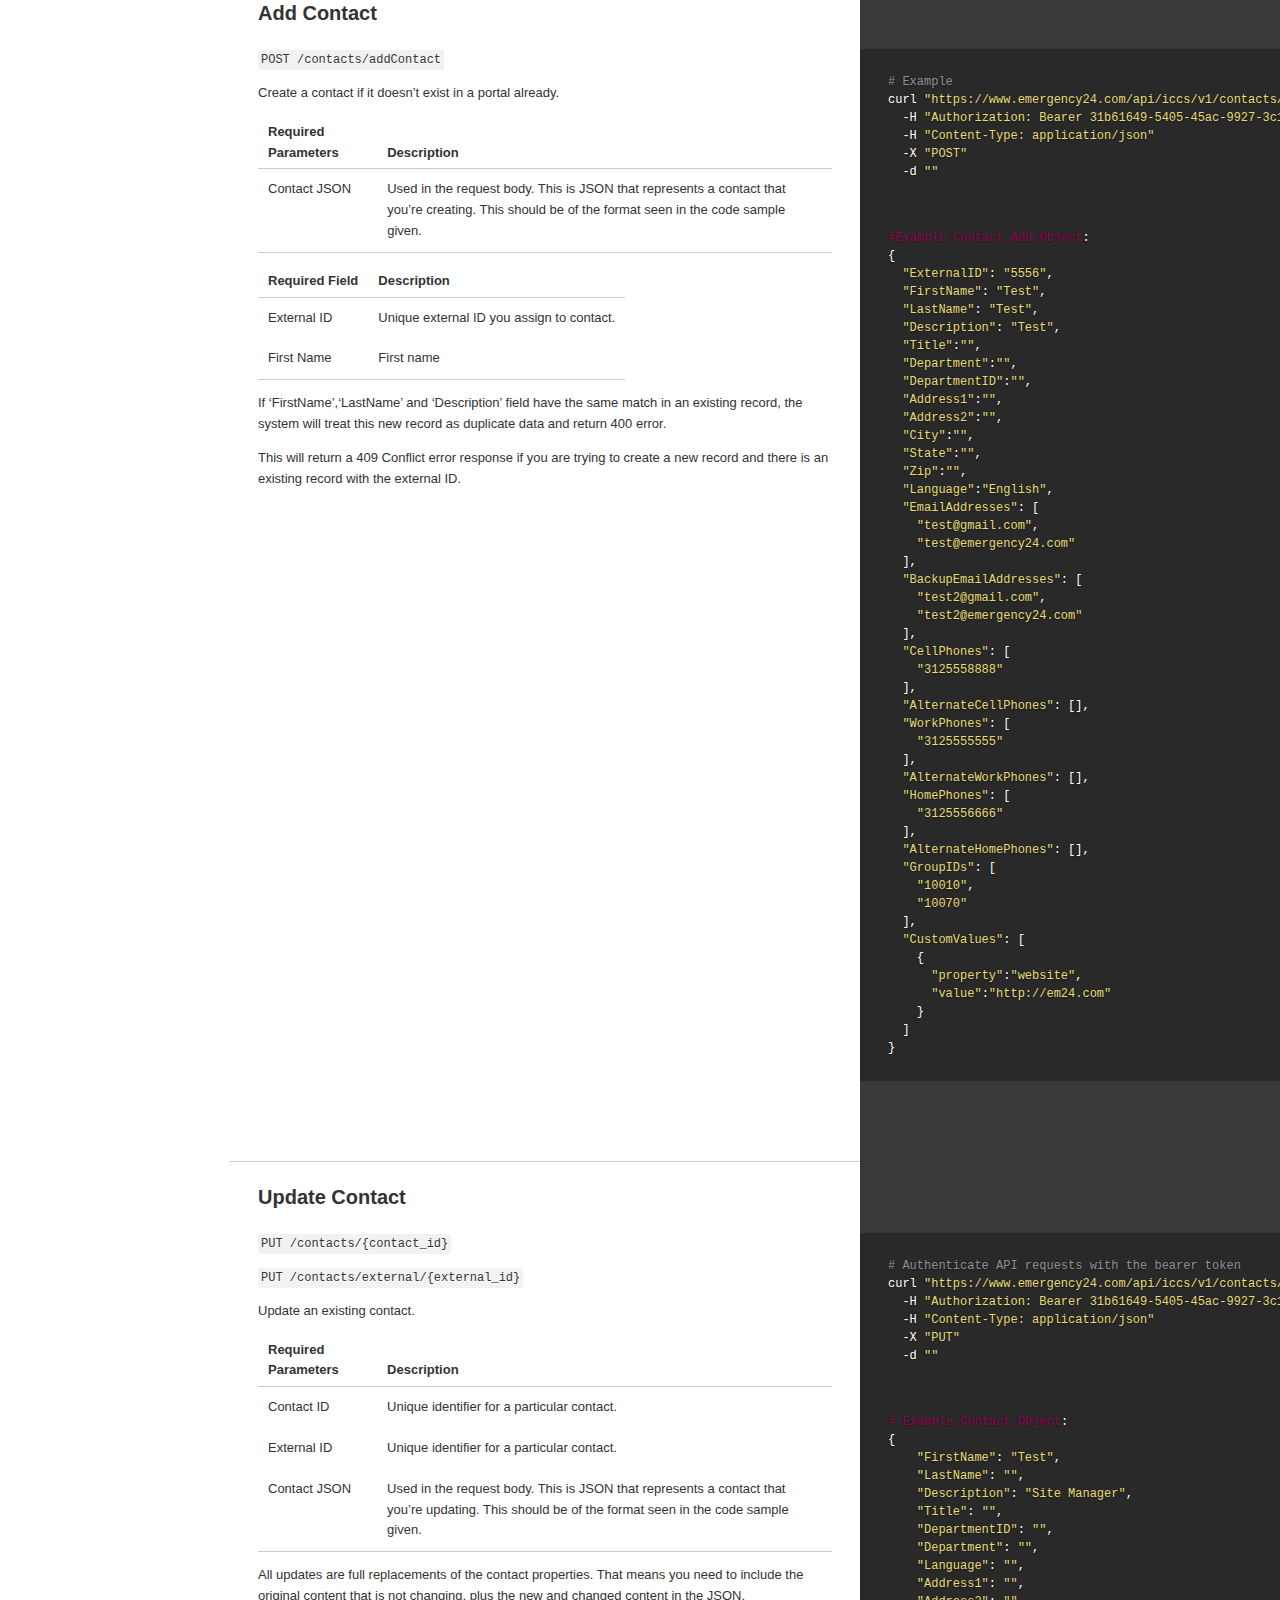
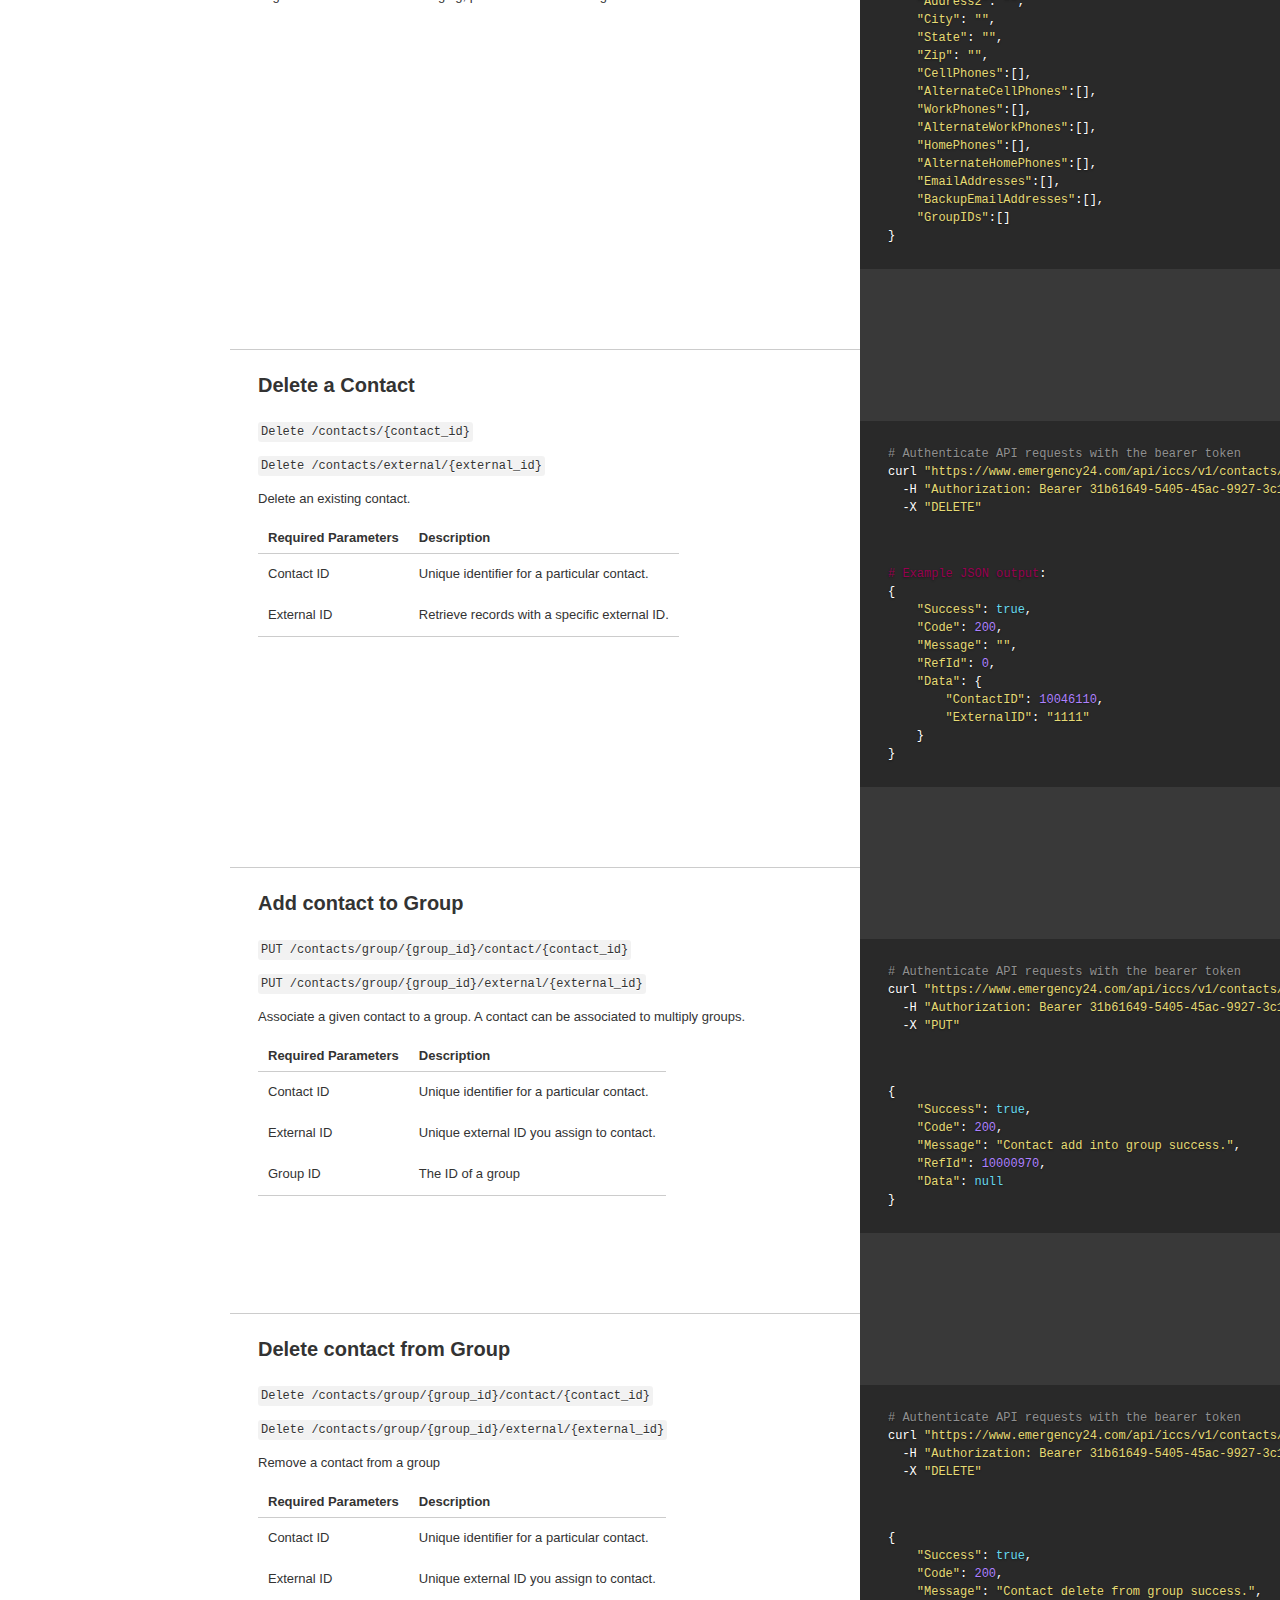
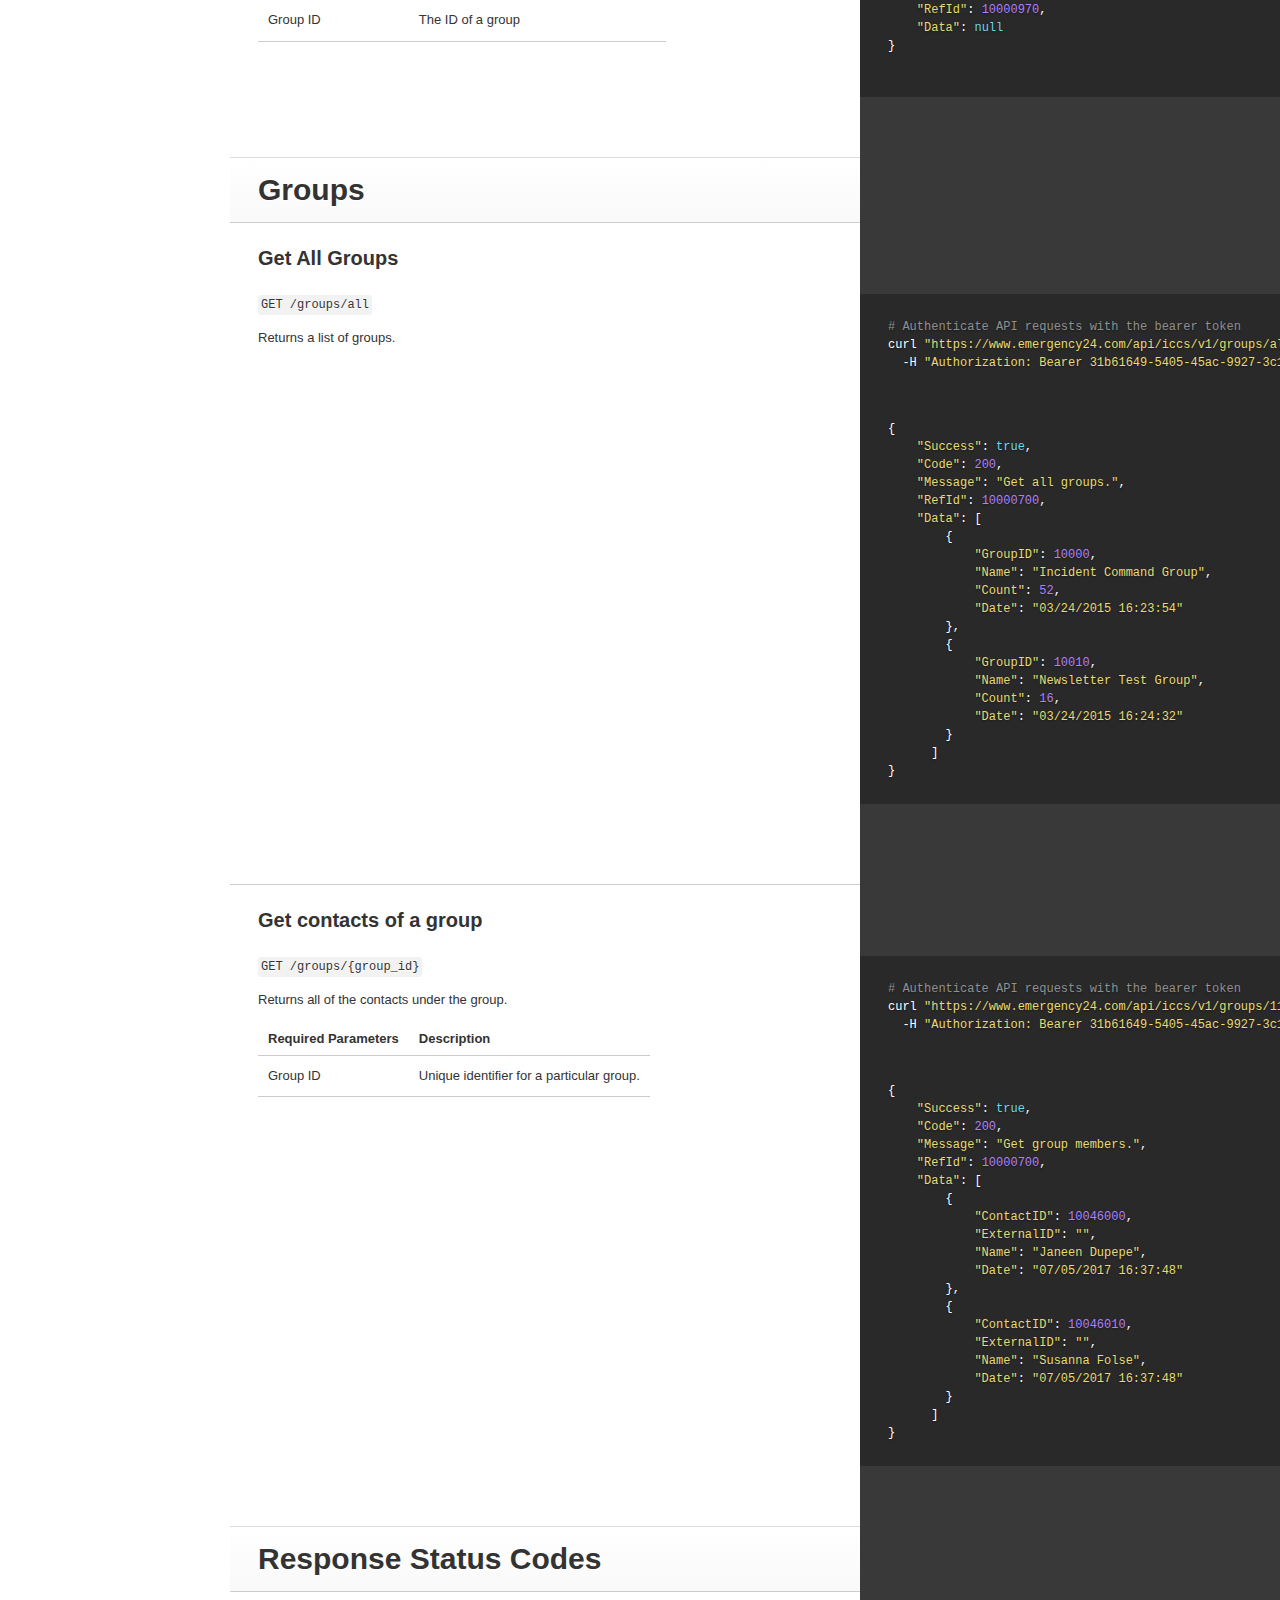
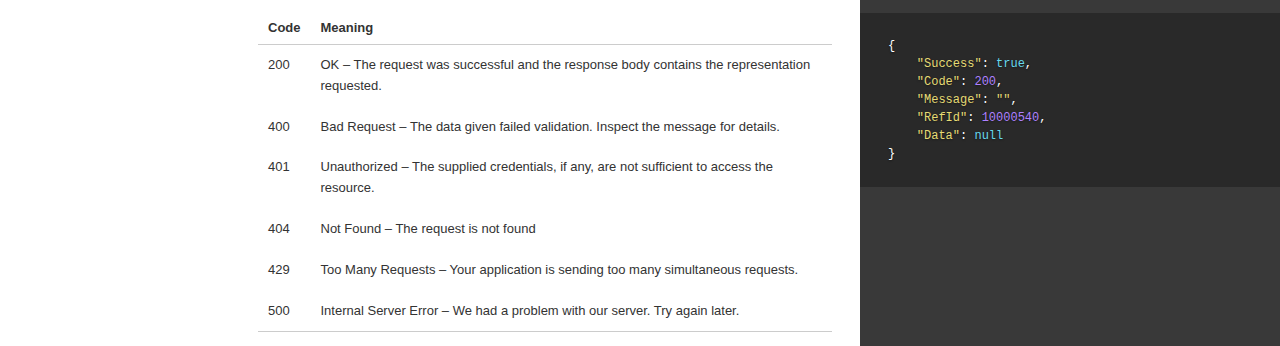
==== commit f9ed44f5: "update" ====
--- a/iccs/v1/index.html
+++ b/iccs/v1/index.html
@@ -350,7 +350,12 @@
     </span><span class="s2">"Code"</span><span class="p">:</span><span class="w"> </span><span class="mi">200</span><span class="p">,</span><span class="w">
     </span><span class="s2">"Message"</span><span class="p">:</span><span class="w"> </span><span class="s2">""</span><span class="p">,</span><span class="w">
     </span><span class="s2">"RefId"</span><span class="p">:</span><span class="w"> </span><span class="mi">10000460</span><span class="p">,</span><span class="w">
-    </span><span class="s2">"Data"</span><span class="p">:</span><span class="w"> </span><span class="p">[</span><span class="w">
+    </span><span class="s2">"Data"</span><span class="p">:</span><span class="w"> </span><span class="p">{</span><span class="w">
+    </span><span class="s2">"PageNumber"</span><span class="p">:</span><span class="w"> </span><span class="mi">1</span><span class="p">,</span><span class="w">
+    </span><span class="s2">"pageSize"</span><span class="p">:</span><span class="w"> </span><span class="mi">100</span><span class="p">,</span><span class="w">
+    </span><span class="s2">"TotalPages"</span><span class="p">:</span><span class="w"> </span><span class="mi">1</span><span class="p">,</span><span class="w">
+    </span><span class="s2">"TotalCount"</span><span class="p">:</span><span class="w"> </span><span class="mi">2</span><span class="p">,</span><span class="w">
+    </span><span class="s2">"List"</span><span class="p">:[</span><span class="w">
         </span><span class="p">{</span><span class="w">
             </span><span class="s2">"ContactID"</span><span class="p">:</span><span class="w"> </span><span class="mi">10045230</span><span class="p">,</span><span class="w">
             </span><span class="s2">"ExternalID"</span><span class="p">:</span><span class="w"> </span><span class="mi">11111111</span><span class="p">,</span><span class="w">
@@ -378,6 +383,7 @@
             </span><span class="s2">"Date"</span><span class="p">:</span><span class="w"> </span><span class="s2">"08/17/2016 14:44:03"</span><span class="w">
         </span><span class="p">}</span><span class="w">
     </span><span class="p">]</span><span class="w">
+  </span><span class="p">}</span><span class="w">
 </span><span class="p">}</span><span class="w">
 </span></code></pre>
 <p><code class="prettyprint">GET /contacts/all</code></p>
@@ -394,12 +400,12 @@
 <tr>
 <td>Page Size</td>
 <td>page_size= Used in the request URL</td>
-<td>The number of records to return.</td>
+<td>The number of records to return. Default value is 500.</td>
 </tr>
 <tr>
 <td>Page</td>
 <td>page=</td>
-<td>Used to page through the results. Begin from 0.</td>
+<td>Used to page through the results. Begin from 1.</td>
 </tr>
 </tbody></table>
 
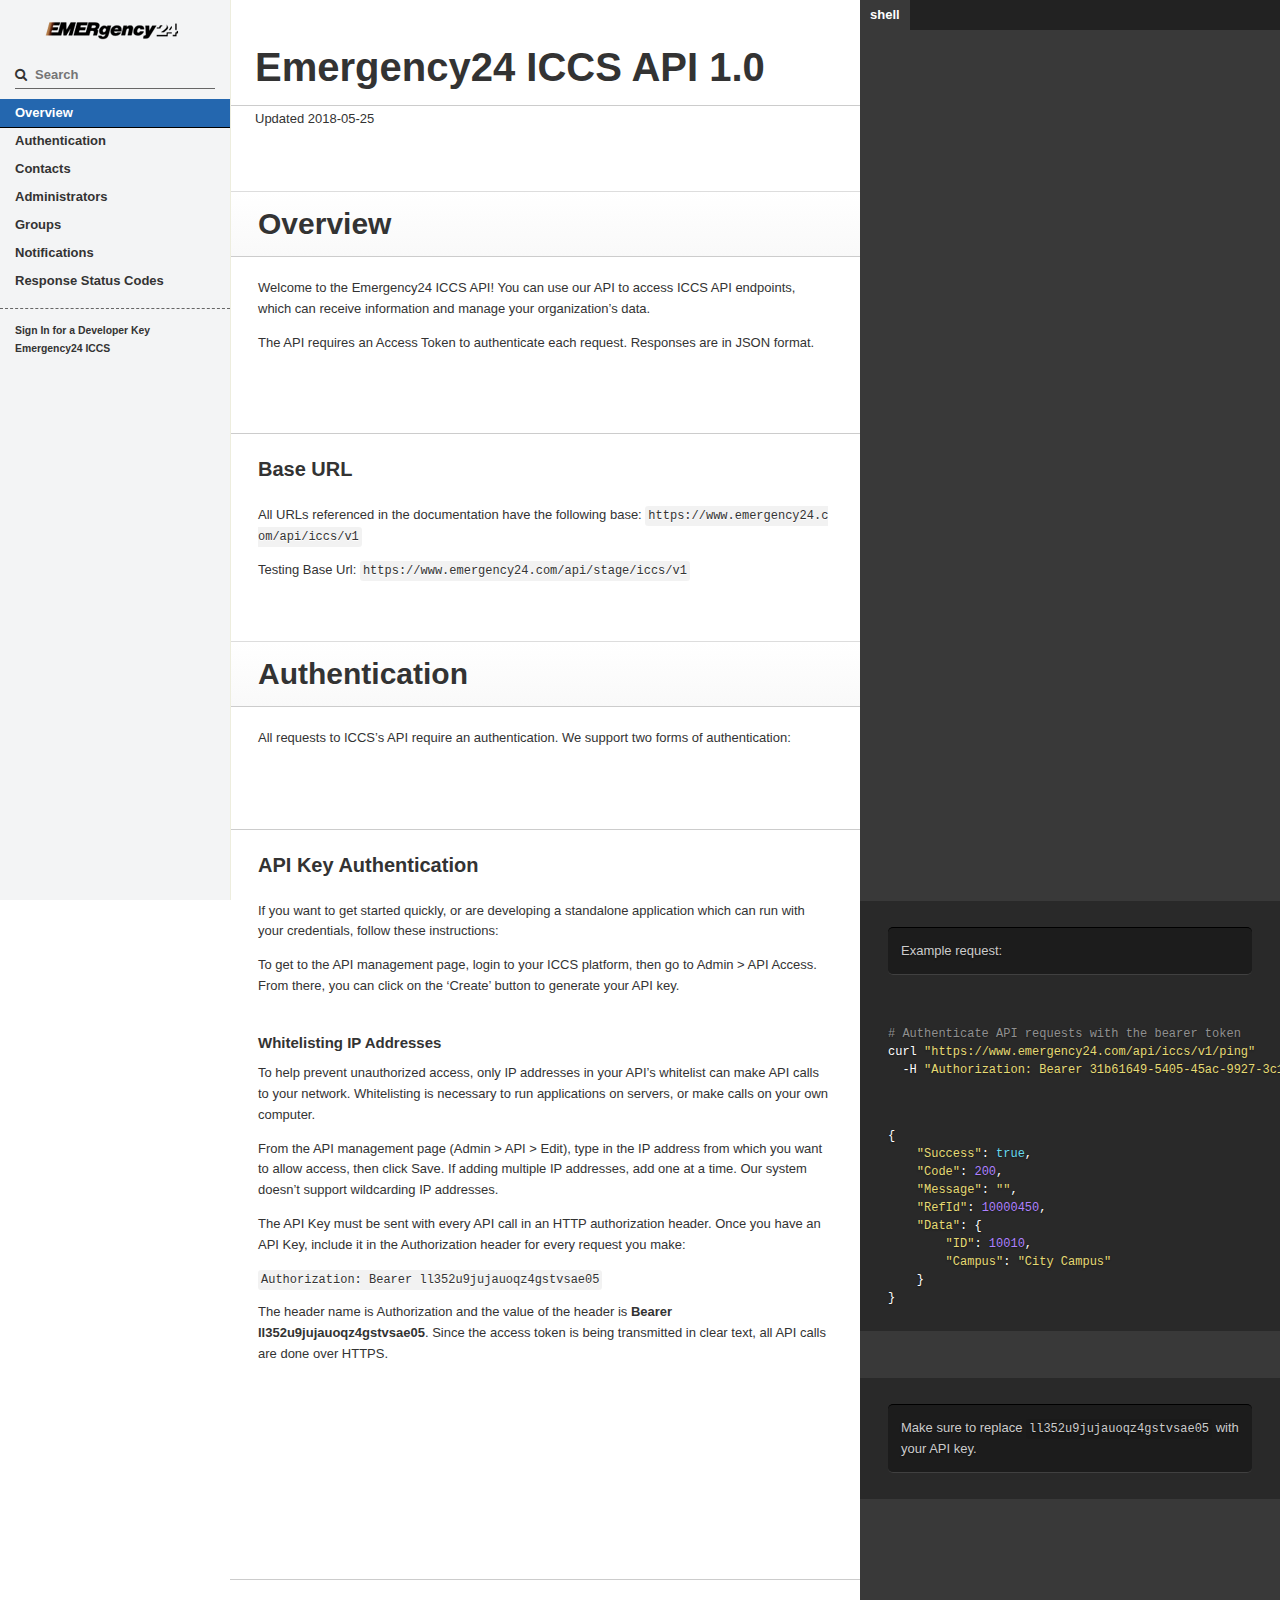
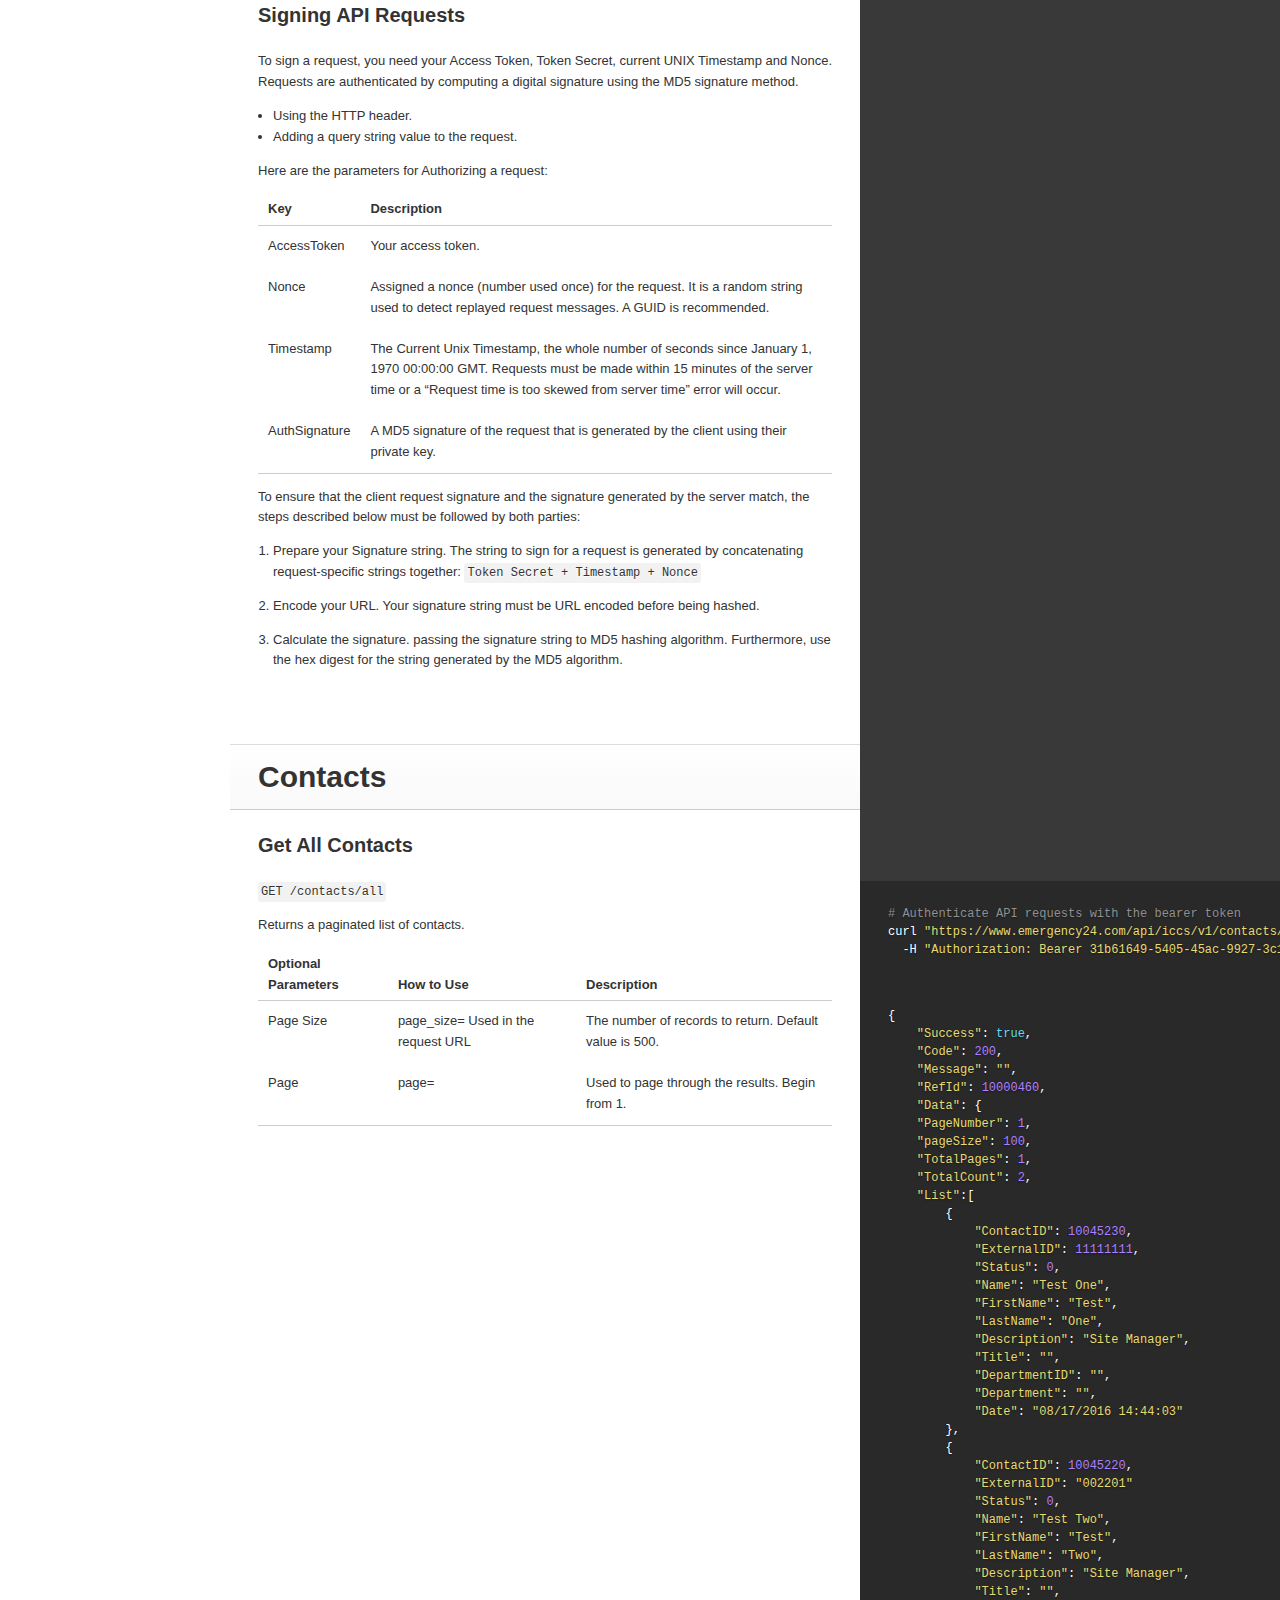
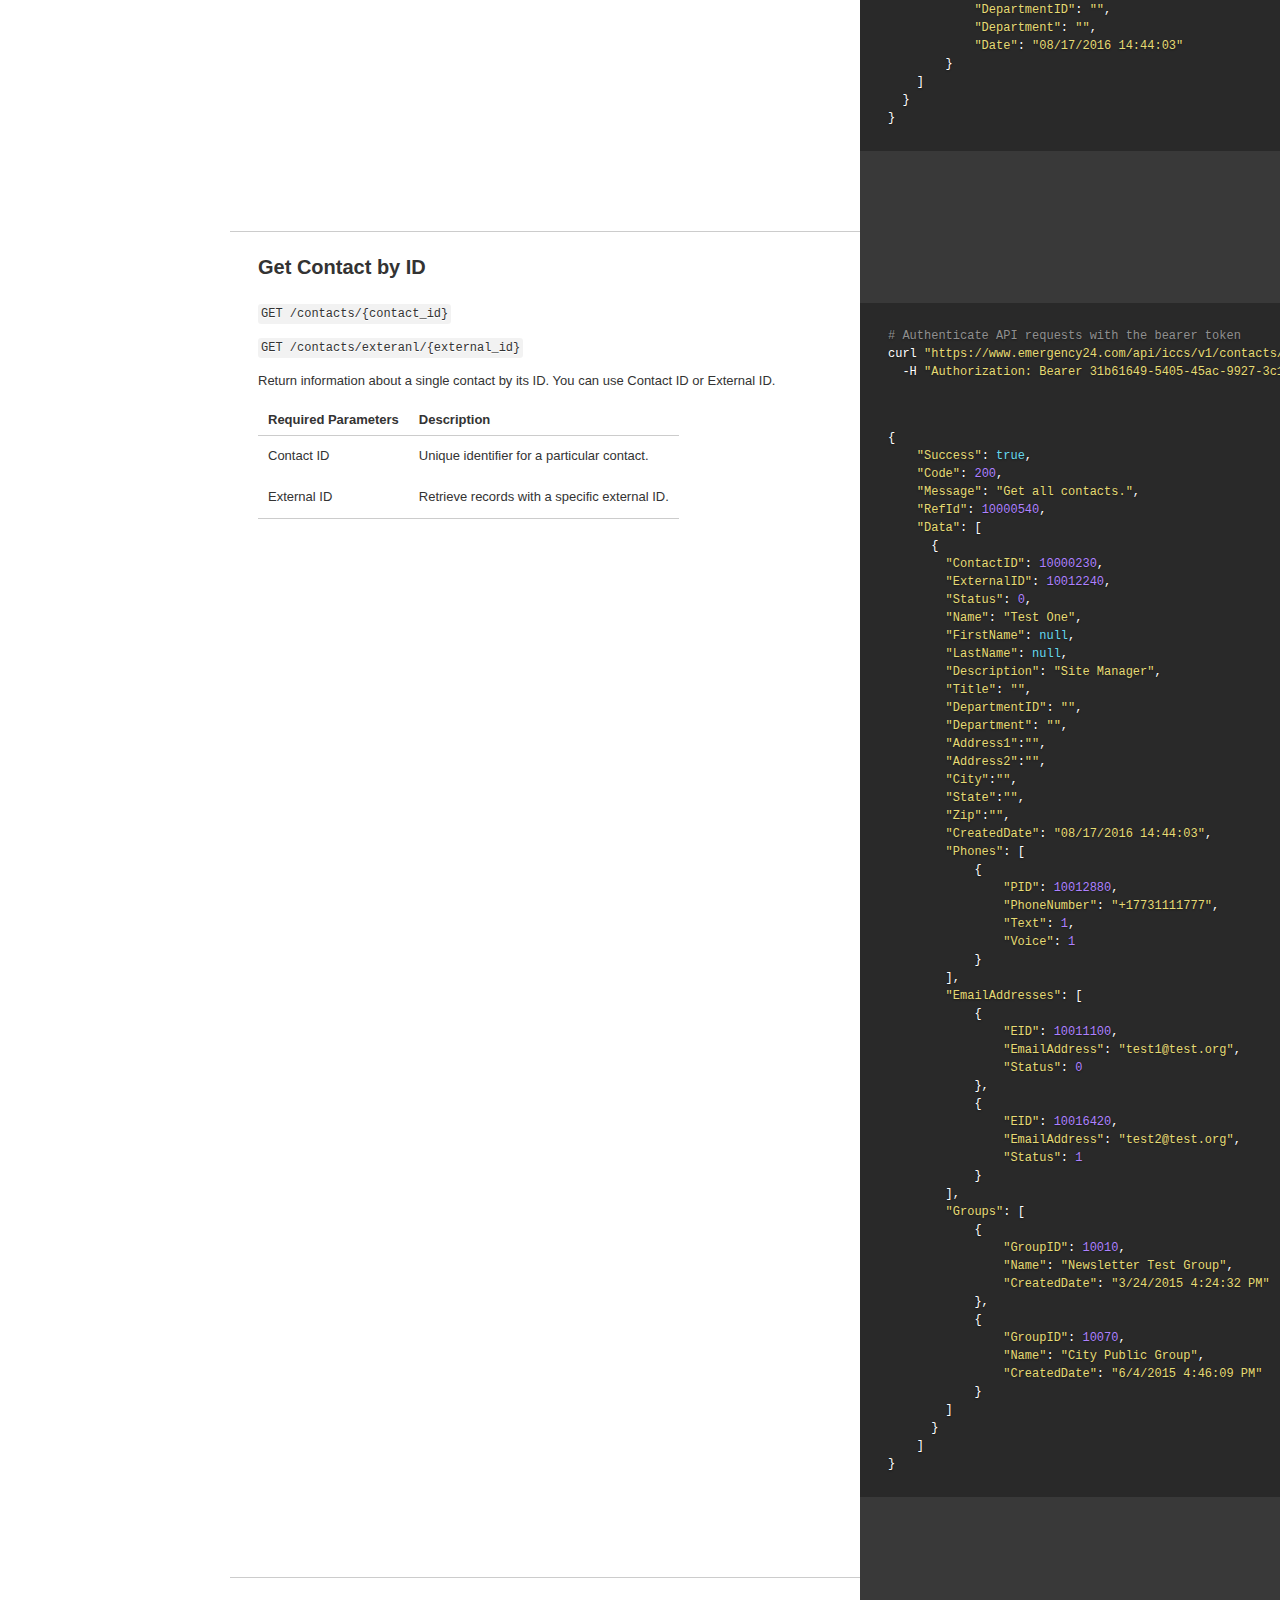
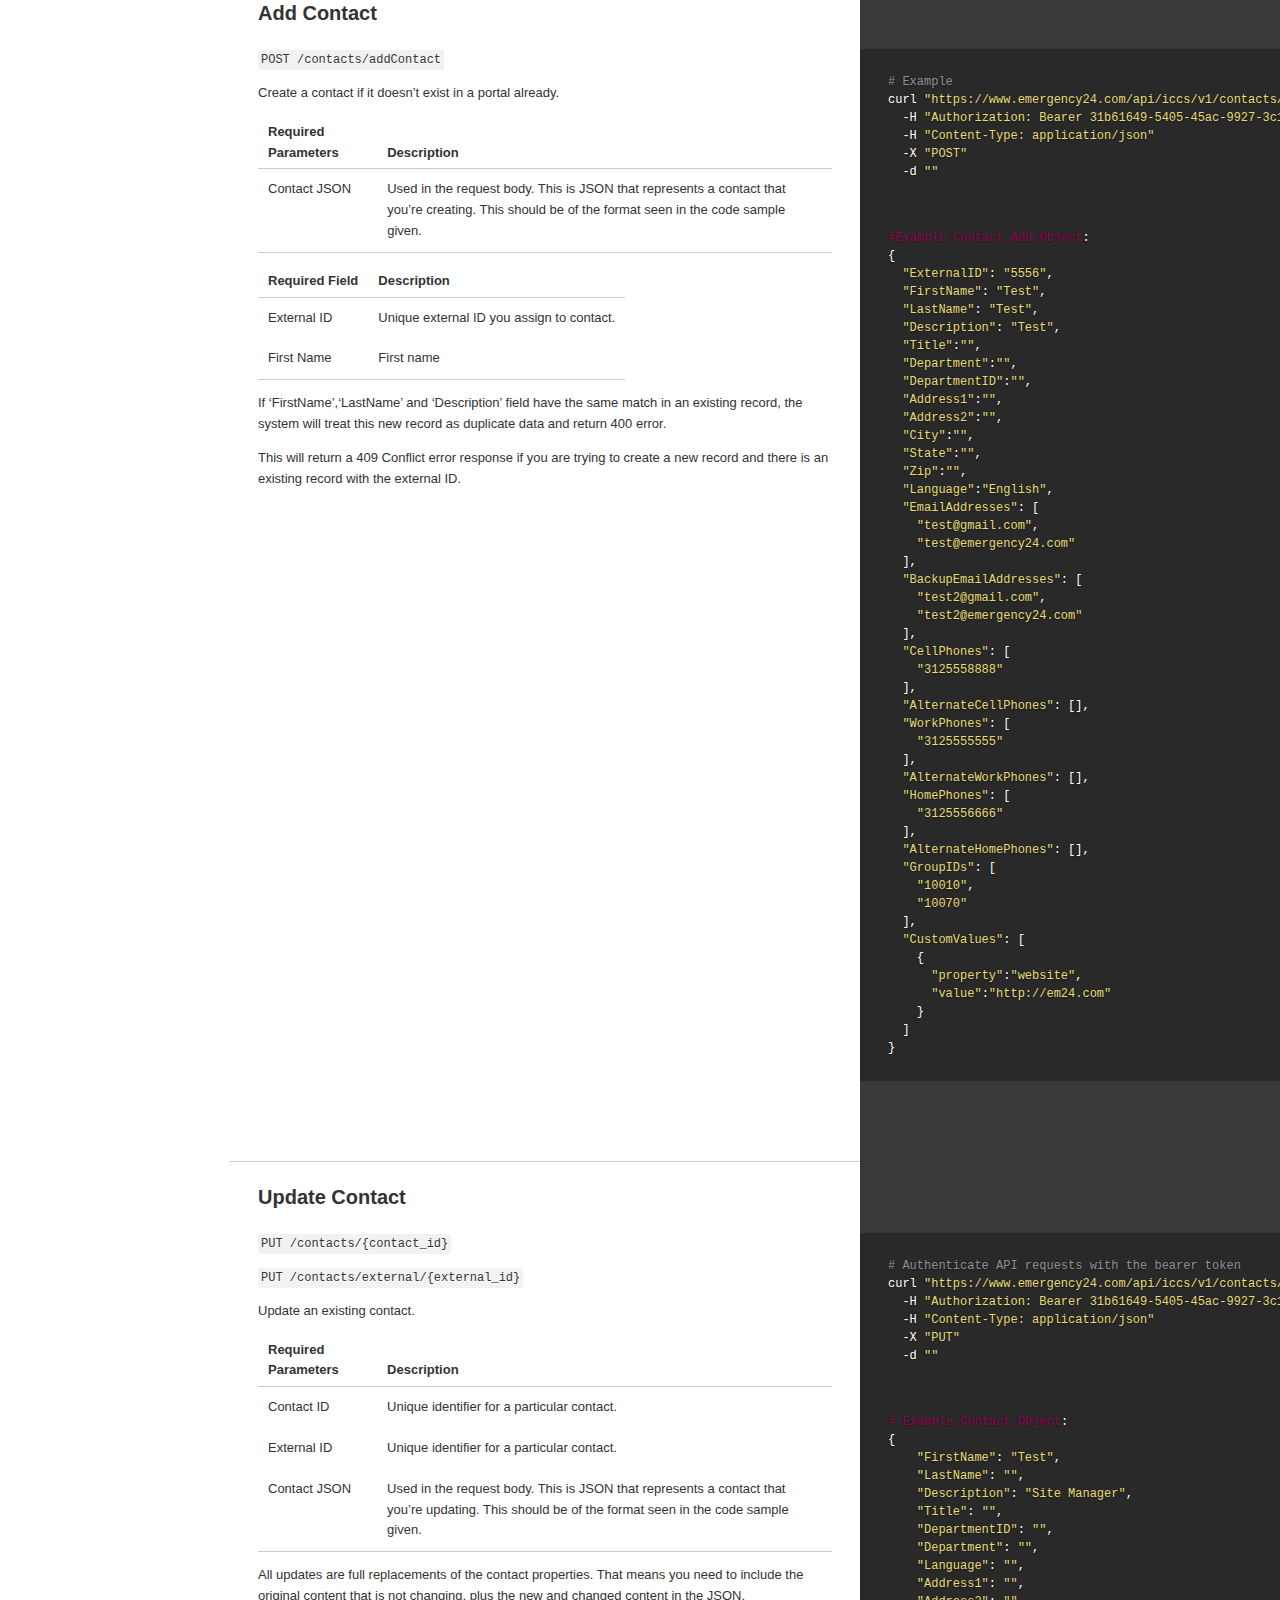
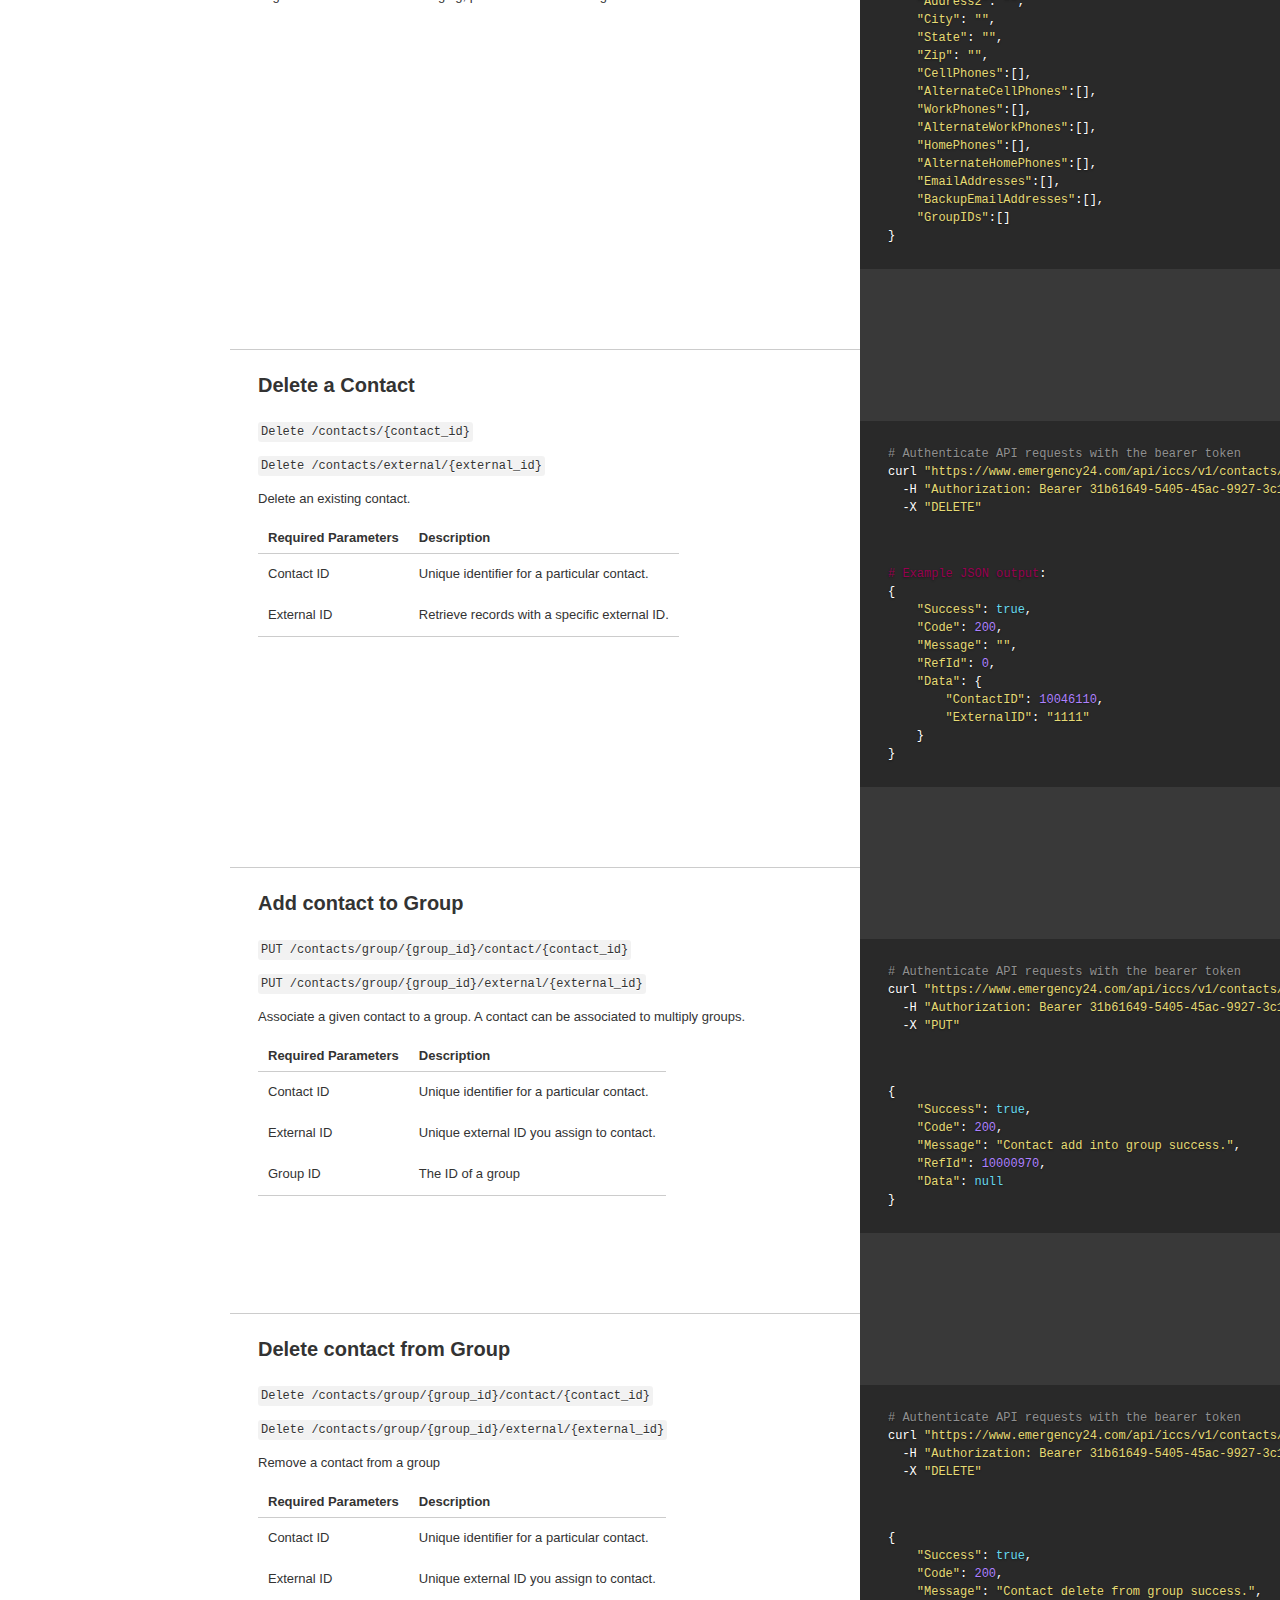
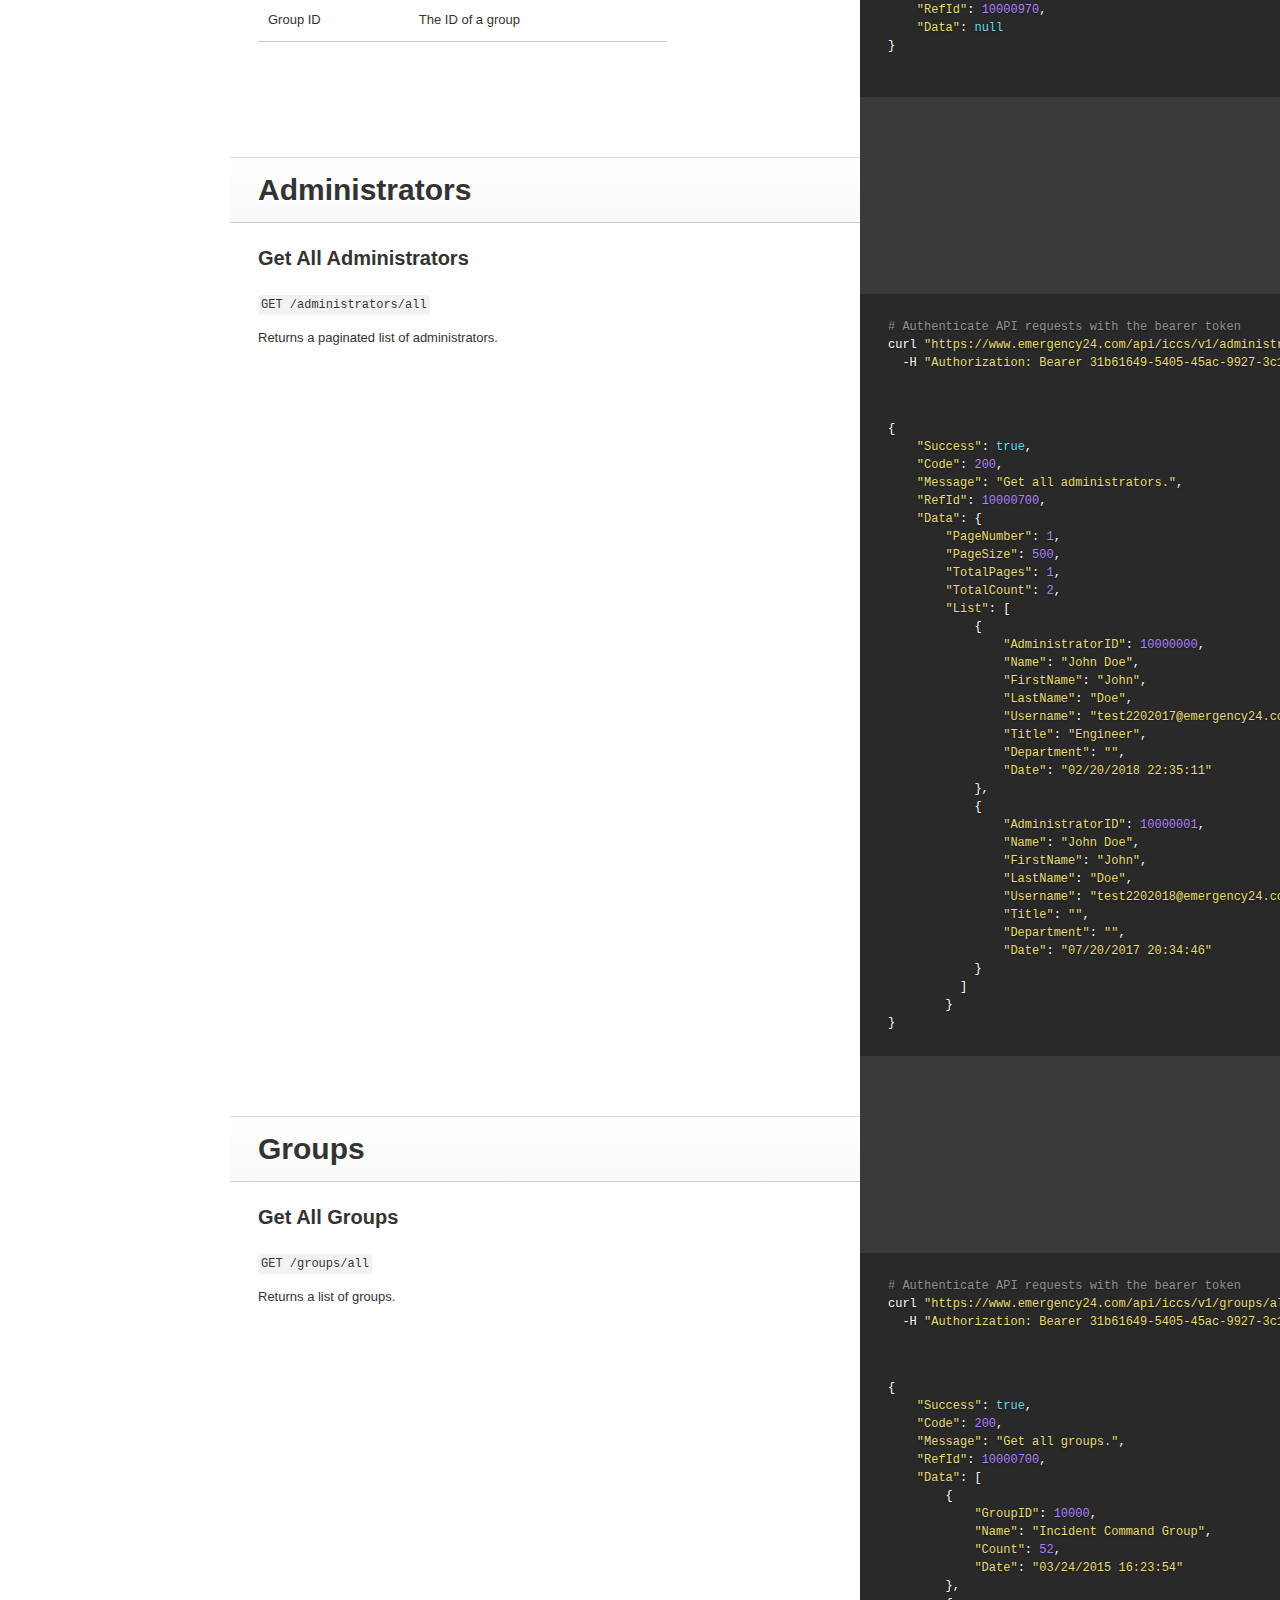
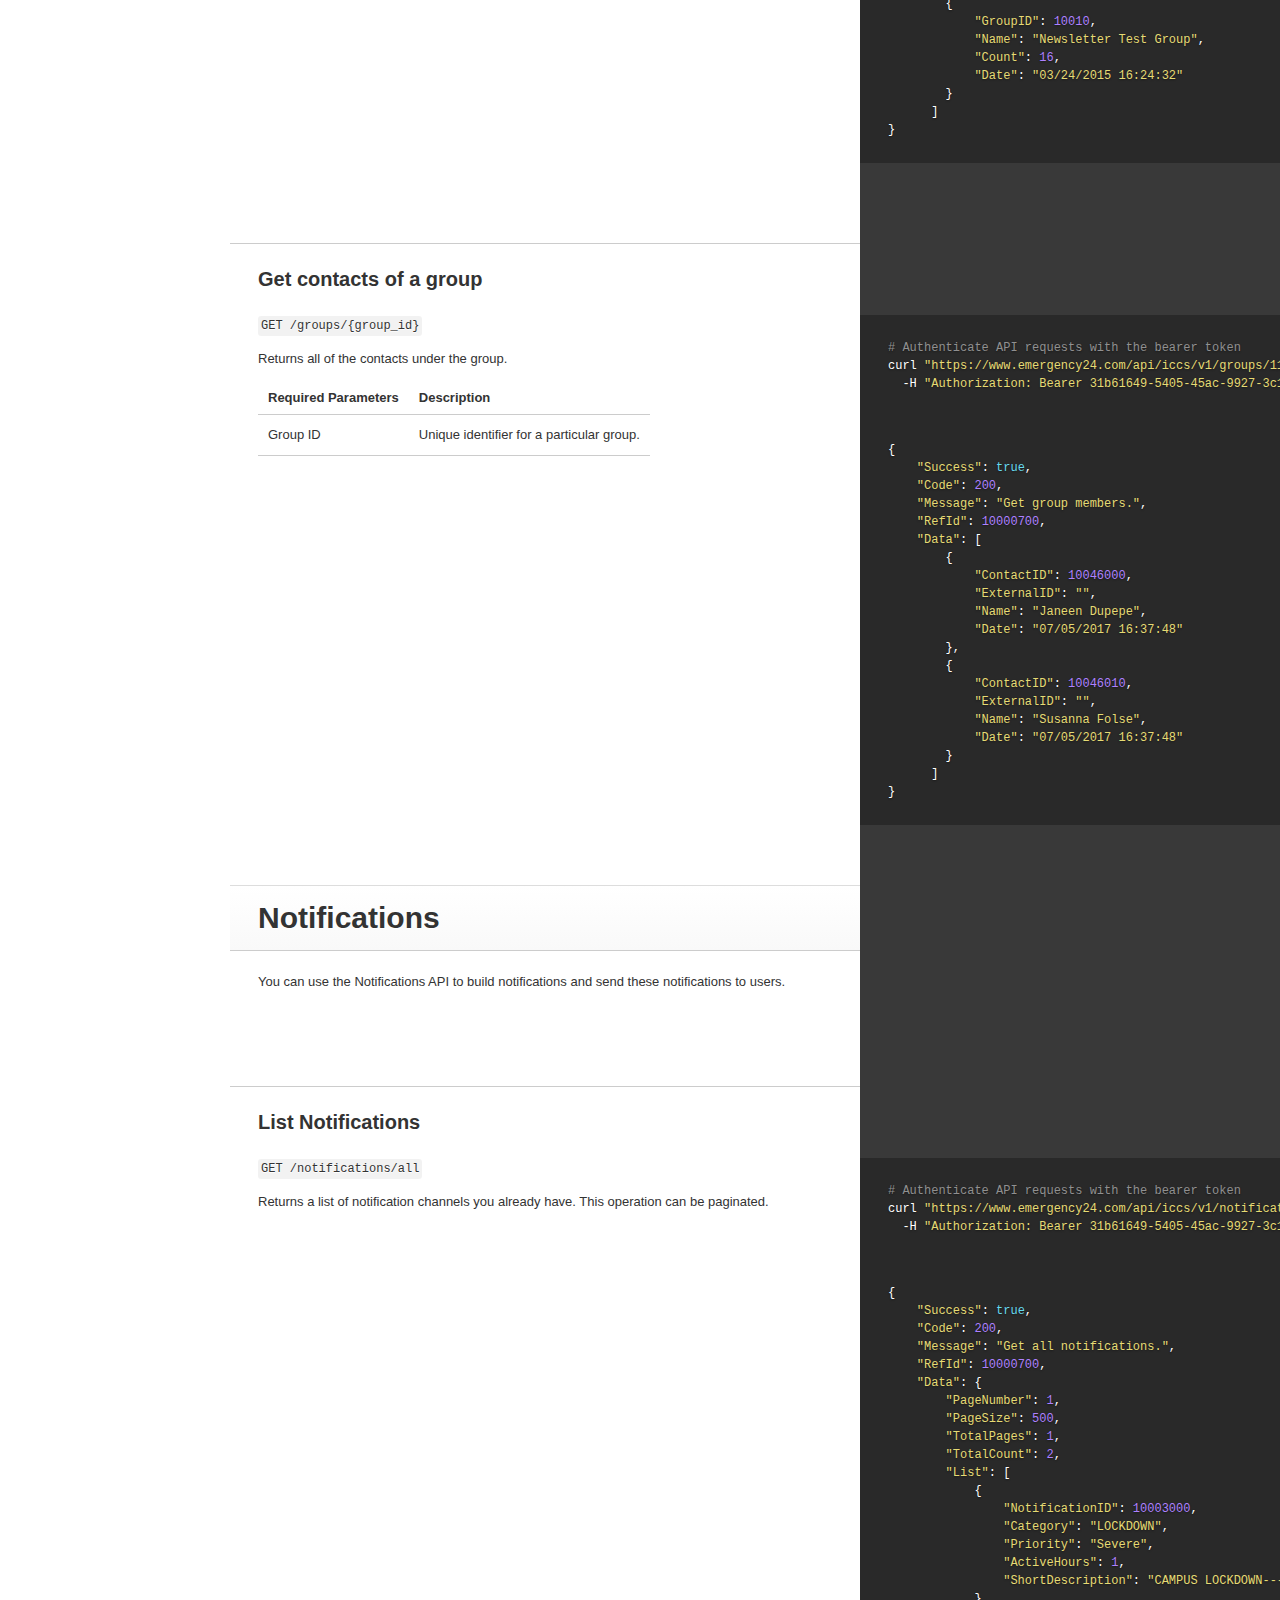
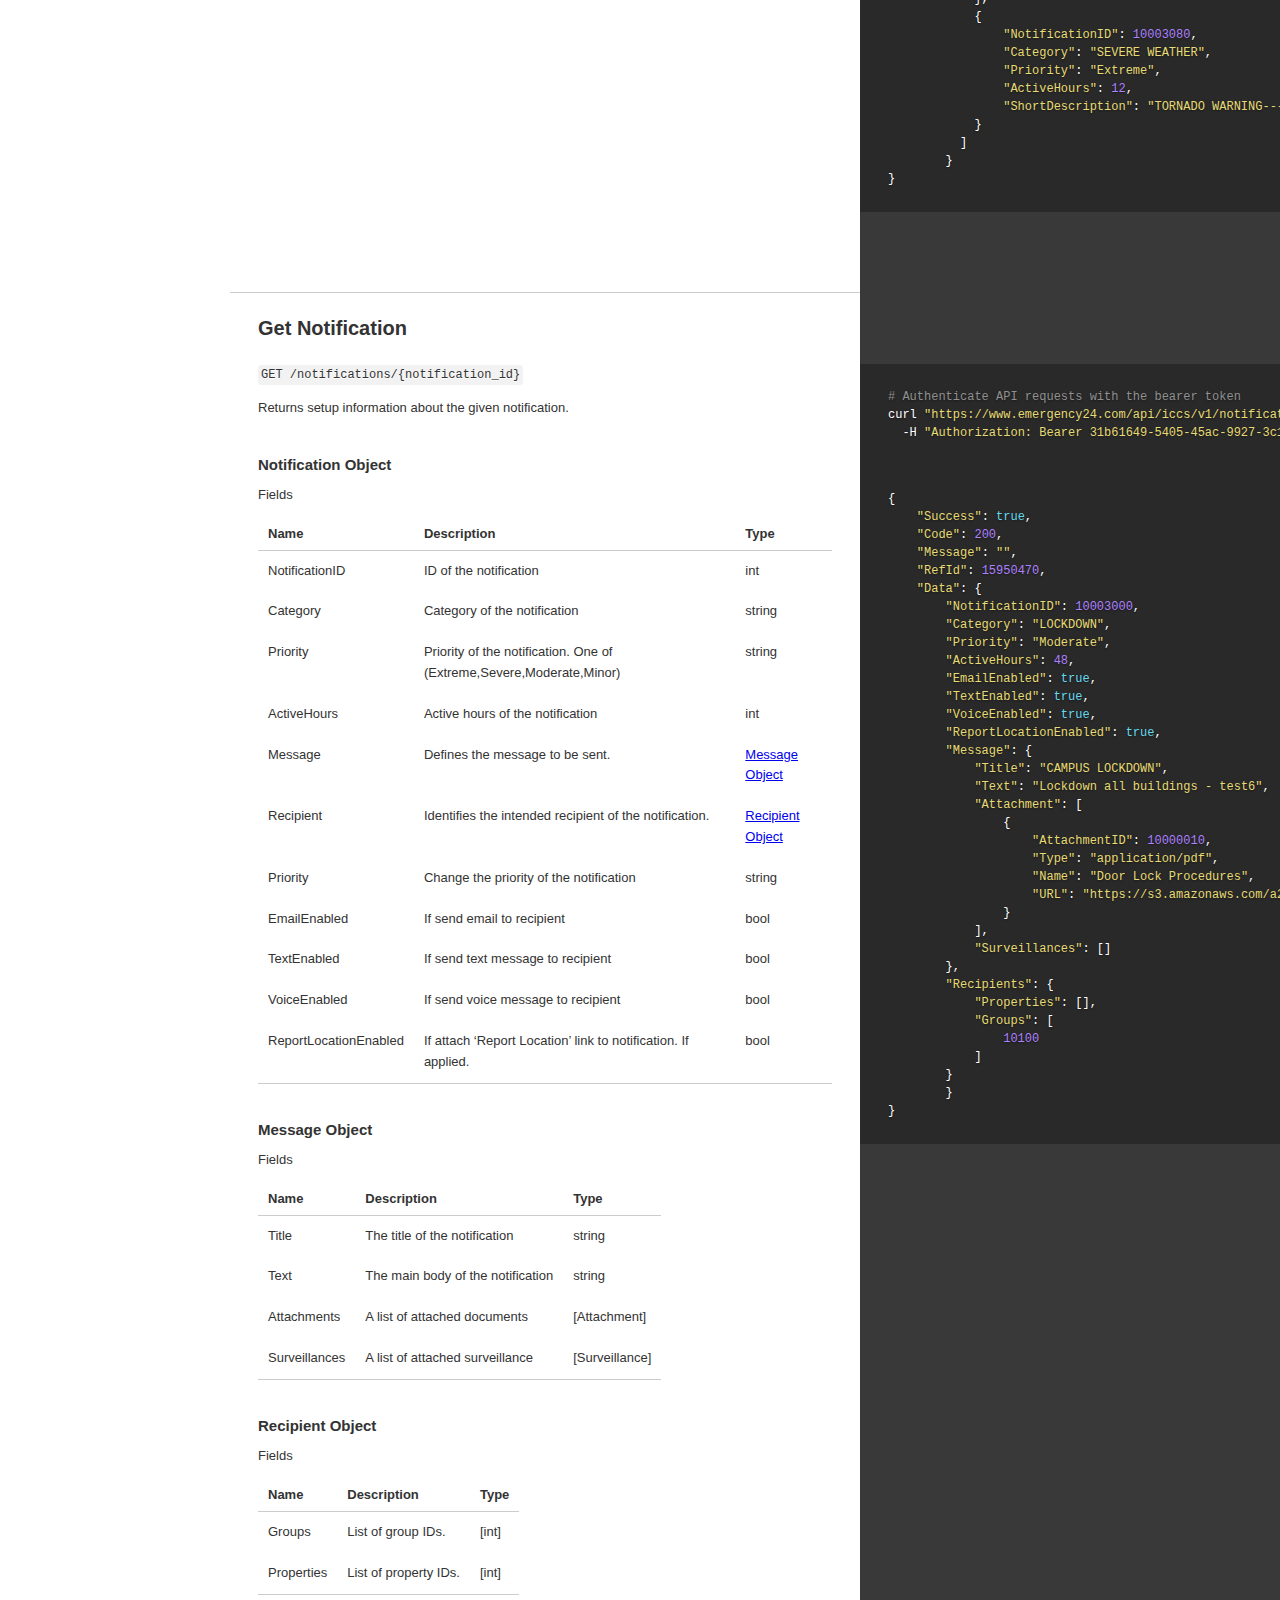
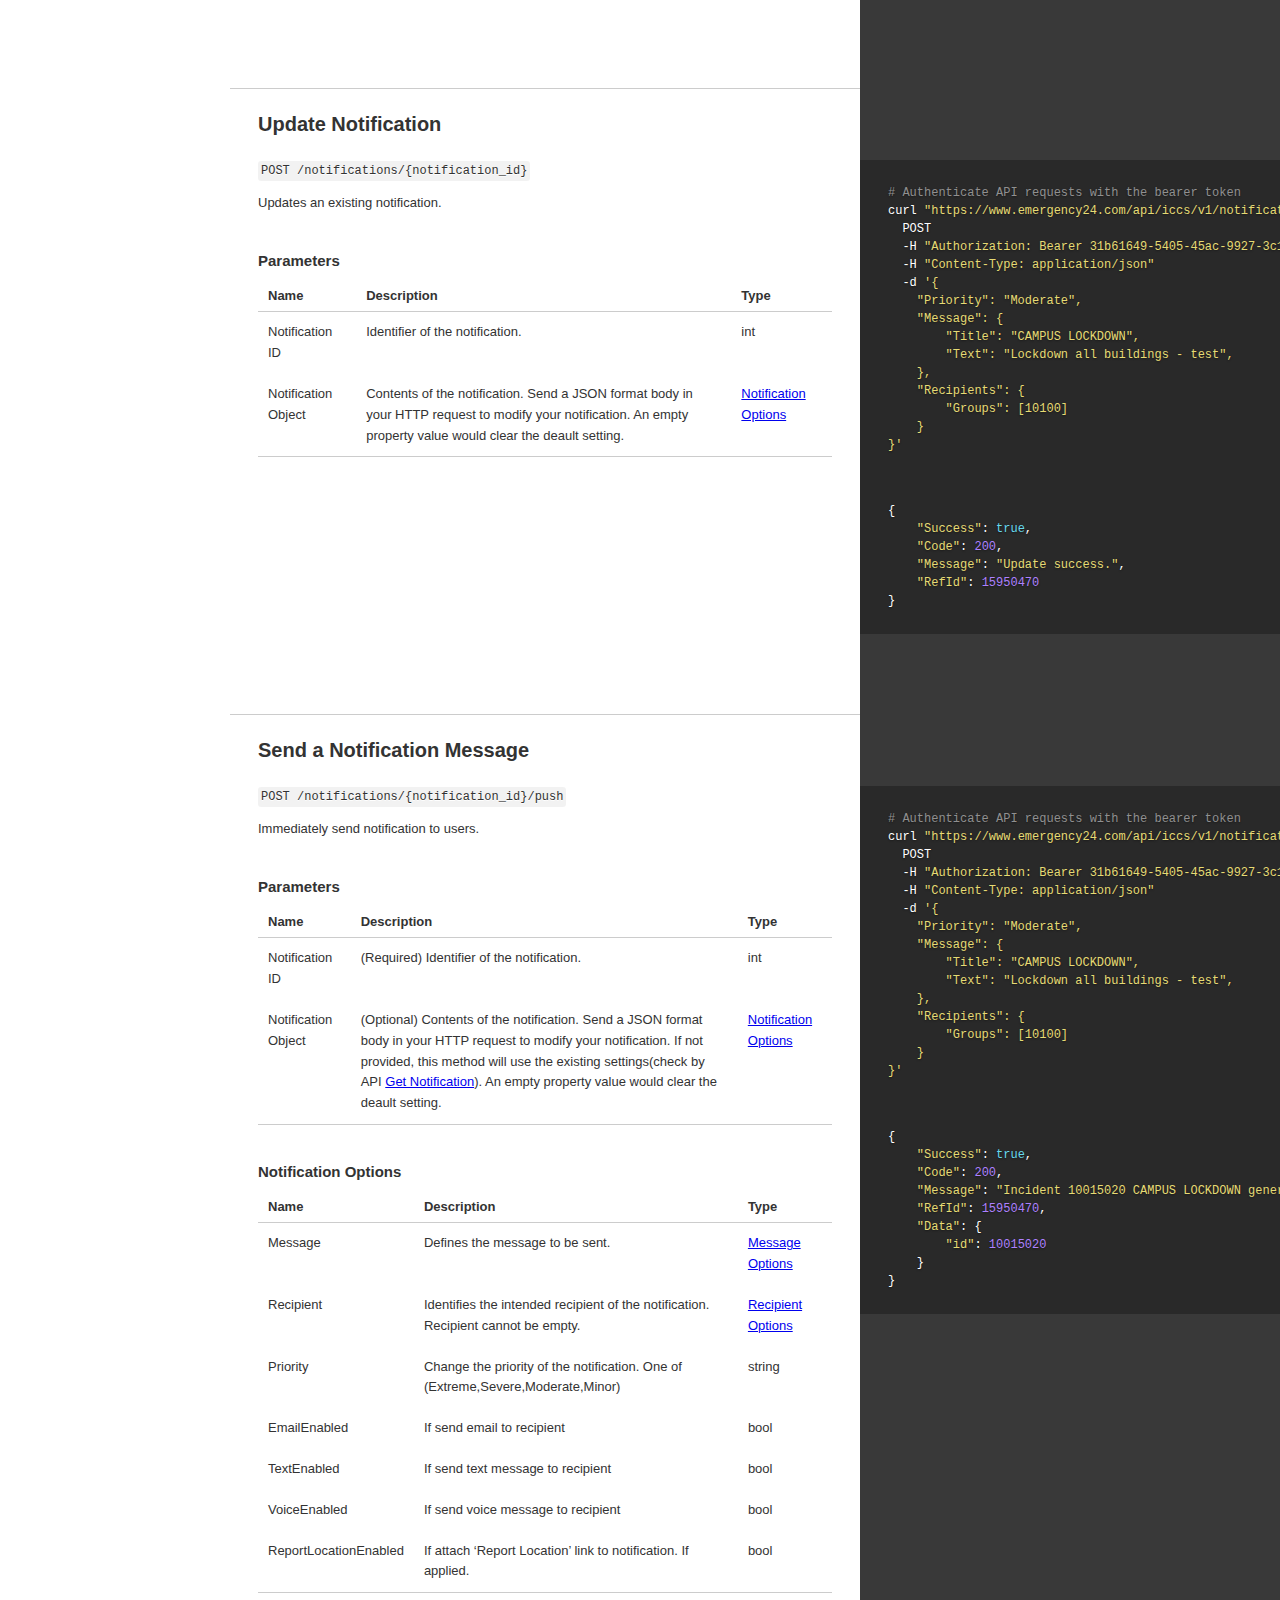
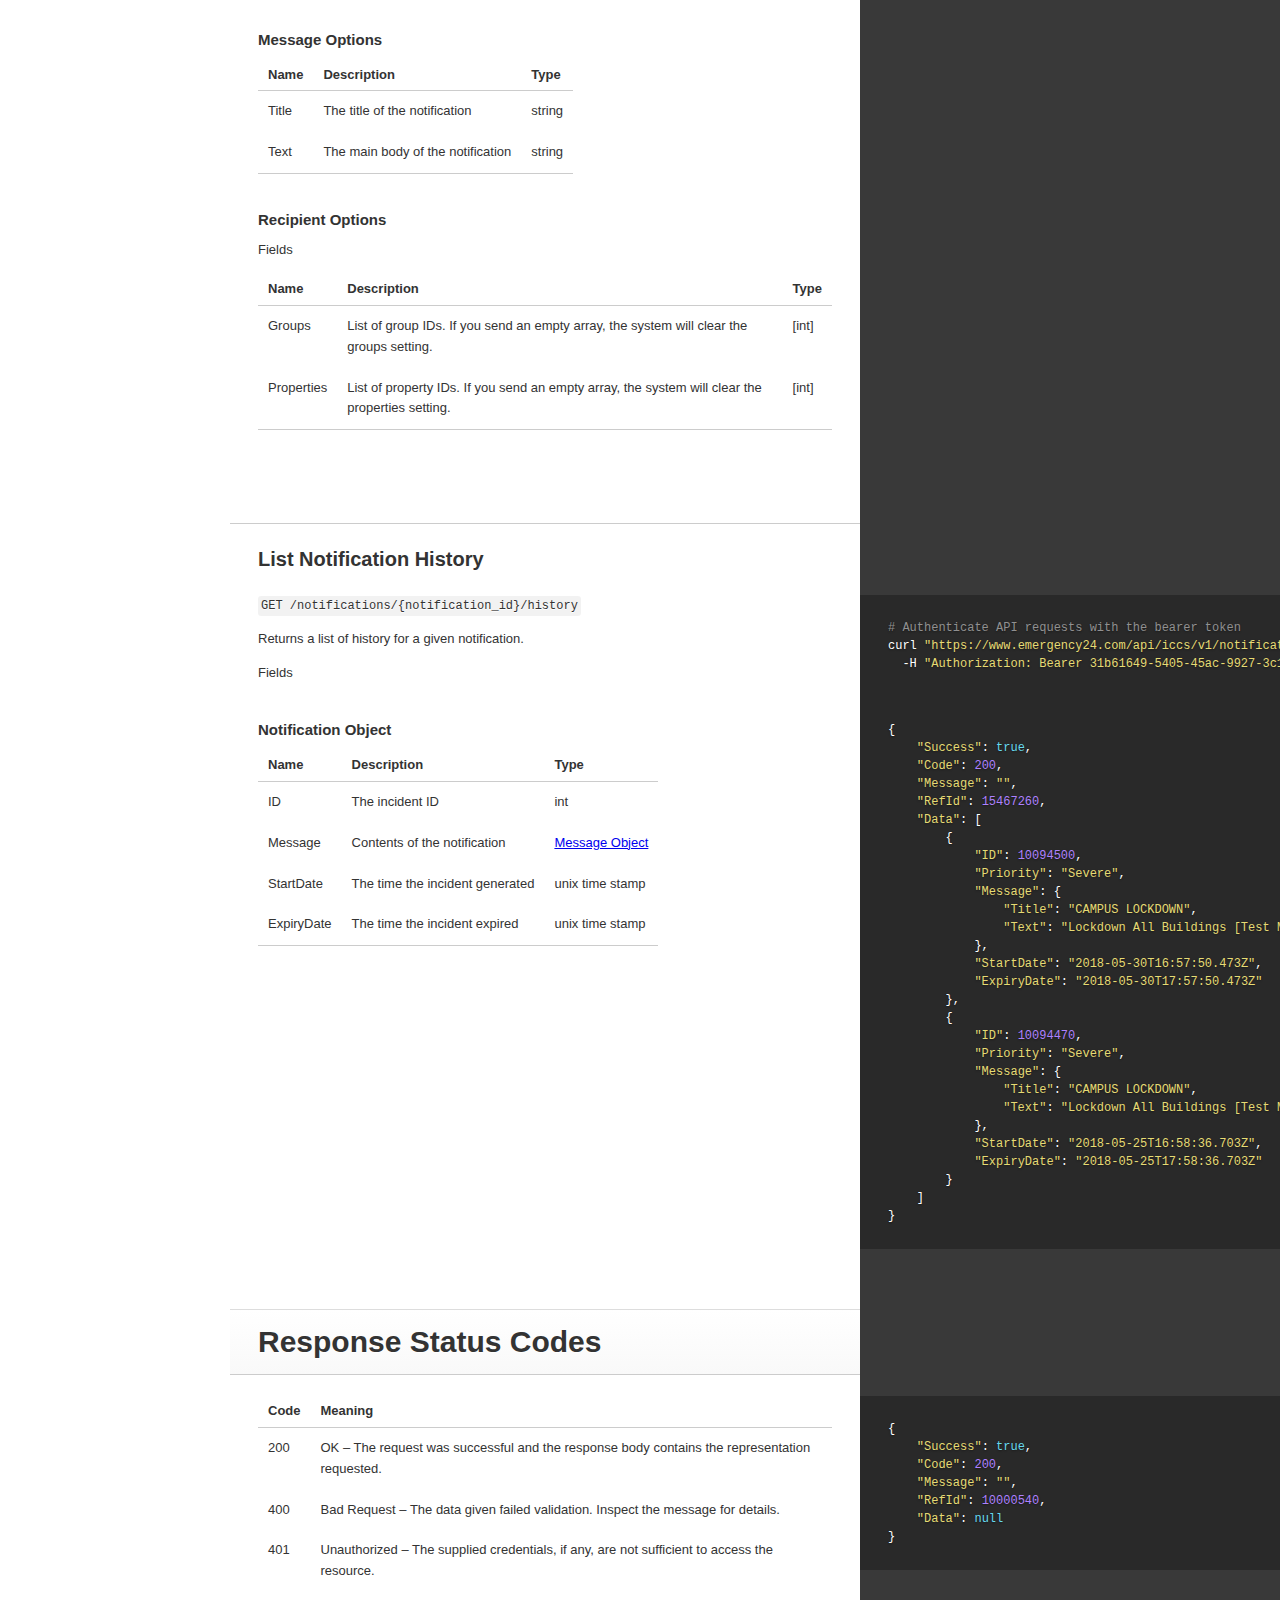
==== commit 570ac598: "update notification" ====
--- a/iccs/v1/index.html
+++ b/iccs/v1/index.html
@@ -231,7 +231,7 @@
       <div class="content">
         <div>
   <div style="font-weight:bold;font-size:40px;padding: 45px 5px 15px 25px; border-bottom: 1px solid #ccc;margin-right: 40%">Emergency24 ICCS API 1.0</div>
-  <div style="padding: 5px 5px 5px 25px">Updated 2017-08-09</div>
+  <div style="padding: 5px 5px 5px 25px">Updated 2018-05-25</div>
 </div>
 
 <h1 id="overview">Overview</h1>
@@ -762,6 +762,51 @@
 </tr>
 </tbody></table>
 
+<h1 id="administrators">Administrators</h1>
+
+<h2 id="get-all-administrators">Get All Administrators</h2>
+<pre class="highlight shell tab-shell"><code><span class="c"># Authenticate API requests with the bearer token</span>
+curl <span class="s2">"https://www.emergency24.com/api/iccs/v1/administrators/all"</span>
+  -H <span class="s2">"Authorization: Bearer 31b61649-5405-45ac-9927-3c1d1b2c84b2"</span>
+</code></pre><pre class="highlight json tab-json"><code><span class="p">{</span><span class="w">
+    </span><span class="s2">"Success"</span><span class="p">:</span><span class="w"> </span><span class="kc">true</span><span class="p">,</span><span class="w">
+    </span><span class="s2">"Code"</span><span class="p">:</span><span class="w"> </span><span class="mi">200</span><span class="p">,</span><span class="w">
+    </span><span class="s2">"Message"</span><span class="p">:</span><span class="w"> </span><span class="s2">"Get all administrators."</span><span class="p">,</span><span class="w">
+    </span><span class="s2">"RefId"</span><span class="p">:</span><span class="w"> </span><span class="mi">10000700</span><span class="p">,</span><span class="w">
+    </span><span class="s2">"Data"</span><span class="p">:</span><span class="w"> </span><span class="p">{</span><span class="w">
+        </span><span class="s2">"PageNumber"</span><span class="p">:</span><span class="w"> </span><span class="mi">1</span><span class="p">,</span><span class="w">
+        </span><span class="s2">"PageSize"</span><span class="p">:</span><span class="w"> </span><span class="mi">500</span><span class="p">,</span><span class="w">
+        </span><span class="s2">"TotalPages"</span><span class="p">:</span><span class="w"> </span><span class="mi">1</span><span class="p">,</span><span class="w">
+        </span><span class="s2">"TotalCount"</span><span class="p">:</span><span class="w"> </span><span class="mi">2</span><span class="p">,</span><span class="w">
+        </span><span class="s2">"List"</span><span class="p">:</span><span class="w"> </span><span class="p">[</span><span class="w">
+            </span><span class="p">{</span><span class="w">
+                </span><span class="s2">"AdministratorID"</span><span class="p">:</span><span class="w"> </span><span class="mi">10000000</span><span class="p">,</span><span class="w">
+                </span><span class="s2">"Name"</span><span class="p">:</span><span class="w"> </span><span class="s2">"John Doe"</span><span class="p">,</span><span class="w">
+                </span><span class="s2">"FirstName"</span><span class="p">:</span><span class="w"> </span><span class="s2">"John"</span><span class="p">,</span><span class="w">
+                </span><span class="s2">"LastName"</span><span class="p">:</span><span class="w"> </span><span class="s2">"Doe"</span><span class="p">,</span><span class="w">
+                </span><span class="s2">"Username"</span><span class="p">:</span><span class="w"> </span><span class="s2">"test2202017@emergency24.com"</span><span class="p">,</span><span class="w">
+                </span><span class="s2">"Title"</span><span class="p">:</span><span class="w"> </span><span class="s2">"Engineer"</span><span class="p">,</span><span class="w">
+                </span><span class="s2">"Department"</span><span class="p">:</span><span class="w"> </span><span class="s2">""</span><span class="p">,</span><span class="w">
+                </span><span class="s2">"Date"</span><span class="p">:</span><span class="w"> </span><span class="s2">"02/20/2018 22:35:11"</span><span class="w">
+            </span><span class="p">},</span><span class="w">
+            </span><span class="p">{</span><span class="w">
+                </span><span class="s2">"AdministratorID"</span><span class="p">:</span><span class="w"> </span><span class="mi">10000001</span><span class="p">,</span><span class="w">
+                </span><span class="s2">"Name"</span><span class="p">:</span><span class="w"> </span><span class="s2">"John Doe"</span><span class="p">,</span><span class="w">
+                </span><span class="s2">"FirstName"</span><span class="p">:</span><span class="w"> </span><span class="s2">"John"</span><span class="p">,</span><span class="w">
+                </span><span class="s2">"LastName"</span><span class="p">:</span><span class="w"> </span><span class="s2">"Doe"</span><span class="p">,</span><span class="w">
+                </span><span class="s2">"Username"</span><span class="p">:</span><span class="w"> </span><span class="s2">"test2202018@emergency24.com"</span><span class="p">,</span><span class="w">
+                </span><span class="s2">"Title"</span><span class="p">:</span><span class="w"> </span><span class="s2">""</span><span class="p">,</span><span class="w">
+                </span><span class="s2">"Department"</span><span class="p">:</span><span class="w"> </span><span class="s2">""</span><span class="p">,</span><span class="w">
+                </span><span class="s2">"Date"</span><span class="p">:</span><span class="w"> </span><span class="s2">"07/20/2017 20:34:46"</span><span class="w">
+            </span><span class="p">}</span><span class="w">
+          </span><span class="p">]</span><span class="w">
+        </span><span class="p">}</span><span class="w">
+</span><span class="p">}</span><span class="w">
+</span></code></pre>
+<p><code class="prettyprint">GET /administrators/all</code></p>
+
+<p>Returns a paginated list of administrators.</p>
+
 <h1 id="groups">Groups</h1>
 
 <h2 id="get-all-groups">Get All Groups</h2>
@@ -834,6 +879,474 @@
 </tr>
 </tbody></table>
 
+<h1 id="notifications">Notifications</h1>
+
+<p>You can use the Notifications API to build notifications and send these notifications to users. </p>
+
+<h2 id="list-notifications">List Notifications</h2>
+<pre class="highlight shell tab-shell"><code><span class="c"># Authenticate API requests with the bearer token</span>
+curl <span class="s2">"https://www.emergency24.com/api/iccs/v1/notifications/all"</span>
+  -H <span class="s2">"Authorization: Bearer 31b61649-5405-45ac-9927-3c1d1b2c84b2"</span>
+</code></pre><pre class="highlight json tab-json"><code><span class="p">{</span><span class="w">
+    </span><span class="s2">"Success"</span><span class="p">:</span><span class="w"> </span><span class="kc">true</span><span class="p">,</span><span class="w">
+    </span><span class="s2">"Code"</span><span class="p">:</span><span class="w"> </span><span class="mi">200</span><span class="p">,</span><span class="w">
+    </span><span class="s2">"Message"</span><span class="p">:</span><span class="w"> </span><span class="s2">"Get all notifications."</span><span class="p">,</span><span class="w">
+    </span><span class="s2">"RefId"</span><span class="p">:</span><span class="w"> </span><span class="mi">10000700</span><span class="p">,</span><span class="w">
+    </span><span class="s2">"Data"</span><span class="p">:</span><span class="w"> </span><span class="p">{</span><span class="w">
+        </span><span class="s2">"PageNumber"</span><span class="p">:</span><span class="w"> </span><span class="mi">1</span><span class="p">,</span><span class="w">
+        </span><span class="s2">"PageSize"</span><span class="p">:</span><span class="w"> </span><span class="mi">500</span><span class="p">,</span><span class="w">
+        </span><span class="s2">"TotalPages"</span><span class="p">:</span><span class="w"> </span><span class="mi">1</span><span class="p">,</span><span class="w">
+        </span><span class="s2">"TotalCount"</span><span class="p">:</span><span class="w"> </span><span class="mi">2</span><span class="p">,</span><span class="w">
+        </span><span class="s2">"List"</span><span class="p">:</span><span class="w"> </span><span class="p">[</span><span class="w">
+            </span><span class="p">{</span><span class="w">
+                </span><span class="s2">"NotificationID"</span><span class="p">:</span><span class="w"> </span><span class="mi">10003000</span><span class="p">,</span><span class="w">
+                </span><span class="s2">"Category"</span><span class="p">:</span><span class="w"> </span><span class="s2">"LOCKDOWN"</span><span class="p">,</span><span class="w">
+                </span><span class="s2">"Priority"</span><span class="p">:</span><span class="w"> </span><span class="s2">"Severe"</span><span class="p">,</span><span class="w">
+                </span><span class="s2">"ActiveHours"</span><span class="p">:</span><span class="w"> </span><span class="mi">1</span><span class="p">,</span><span class="w">
+                </span><span class="s2">"ShortDescription"</span><span class="p">:</span><span class="w"> </span><span class="s2">"CAMPUS LOCKDOWN---Lockdown All Buildings [Test Message]"</span><span class="w">
+            </span><span class="p">},</span><span class="w">
+            </span><span class="p">{</span><span class="w">
+                </span><span class="s2">"NotificationID"</span><span class="p">:</span><span class="w"> </span><span class="mi">10003080</span><span class="p">,</span><span class="w">
+                </span><span class="s2">"Category"</span><span class="p">:</span><span class="w"> </span><span class="s2">"SEVERE WEATHER"</span><span class="p">,</span><span class="w">
+                </span><span class="s2">"Priority"</span><span class="p">:</span><span class="w"> </span><span class="s2">"Extreme"</span><span class="p">,</span><span class="w">
+                </span><span class="s2">"ActiveHours"</span><span class="p">:</span><span class="w"> </span><span class="mi">12</span><span class="p">,</span><span class="w">
+                </span><span class="s2">"ShortDescription"</span><span class="p">:</span><span class="w"> </span><span class="s2">"TORNADO WARNING---FIND SAFE PLACE"</span><span class="w">
+            </span><span class="p">}</span><span class="w">
+          </span><span class="p">]</span><span class="w">
+        </span><span class="p">}</span><span class="w">
+</span><span class="p">}</span><span class="w">
+</span></code></pre>
+<p><code class="prettyprint">GET /notifications/all</code></p>
+
+<p>Returns a list of notification channels you already have. This operation can be paginated.</p>
+
+<h2 id="get-notification">Get Notification</h2>
+<pre class="highlight shell tab-shell"><code><span class="c"># Authenticate API requests with the bearer token</span>
+curl <span class="s2">"https://www.emergency24.com/api/iccs/v1/notifications/10003000"</span>
+  -H <span class="s2">"Authorization: Bearer 31b61649-5405-45ac-9927-3c1d1b2c84b2"</span>
+</code></pre><pre class="highlight json tab-json"><code><span class="p">{</span><span class="w">
+    </span><span class="s2">"Success"</span><span class="p">:</span><span class="w"> </span><span class="kc">true</span><span class="p">,</span><span class="w">
+    </span><span class="s2">"Code"</span><span class="p">:</span><span class="w"> </span><span class="mi">200</span><span class="p">,</span><span class="w">
+    </span><span class="s2">"Message"</span><span class="p">:</span><span class="w"> </span><span class="s2">""</span><span class="p">,</span><span class="w">
+    </span><span class="s2">"RefId"</span><span class="p">:</span><span class="w"> </span><span class="mi">15950470</span><span class="p">,</span><span class="w">
+    </span><span class="s2">"Data"</span><span class="p">:</span><span class="w"> </span><span class="p">{</span><span class="w">
+        </span><span class="s2">"NotificationID"</span><span class="p">:</span><span class="w"> </span><span class="mi">10003000</span><span class="p">,</span><span class="w">
+        </span><span class="s2">"Category"</span><span class="p">:</span><span class="w"> </span><span class="s2">"LOCKDOWN"</span><span class="p">,</span><span class="w">
+        </span><span class="s2">"Priority"</span><span class="p">:</span><span class="w"> </span><span class="s2">"Moderate"</span><span class="p">,</span><span class="w">
+        </span><span class="s2">"ActiveHours"</span><span class="p">:</span><span class="w"> </span><span class="mi">48</span><span class="p">,</span><span class="w">
+        </span><span class="s2">"EmailEnabled"</span><span class="p">:</span><span class="w"> </span><span class="kc">true</span><span class="p">,</span><span class="w">
+        </span><span class="s2">"TextEnabled"</span><span class="p">:</span><span class="w"> </span><span class="kc">true</span><span class="p">,</span><span class="w">
+        </span><span class="s2">"VoiceEnabled"</span><span class="p">:</span><span class="w"> </span><span class="kc">true</span><span class="p">,</span><span class="w">
+        </span><span class="s2">"ReportLocationEnabled"</span><span class="p">:</span><span class="w"> </span><span class="kc">true</span><span class="p">,</span><span class="w">
+        </span><span class="s2">"Message"</span><span class="p">:</span><span class="w"> </span><span class="p">{</span><span class="w">
+            </span><span class="s2">"Title"</span><span class="p">:</span><span class="w"> </span><span class="s2">"CAMPUS LOCKDOWN"</span><span class="p">,</span><span class="w">
+            </span><span class="s2">"Text"</span><span class="p">:</span><span class="w"> </span><span class="s2">"Lockdown all buildings - test6"</span><span class="p">,</span><span class="w">
+            </span><span class="s2">"Attachment"</span><span class="p">:</span><span class="w"> </span><span class="p">[</span><span class="w">
+                </span><span class="p">{</span><span class="w">
+                    </span><span class="s2">"AttachmentID"</span><span class="p">:</span><span class="w"> </span><span class="mi">10000010</span><span class="p">,</span><span class="w">
+                    </span><span class="s2">"Type"</span><span class="p">:</span><span class="w"> </span><span class="s2">"application/pdf"</span><span class="p">,</span><span class="w">
+                    </span><span class="s2">"Name"</span><span class="p">:</span><span class="w"> </span><span class="s2">"Door Lock Procedures"</span><span class="p">,</span><span class="w">
+                    </span><span class="s2">"URL"</span><span class="p">:</span><span class="w"> </span><span class="s2">"https://s3.amazonaws.com/a2.emergency24.com/stage-campusalert1/campusalert/docs/458600ec-p1.pdf"</span><span class="w">
+                </span><span class="p">}</span><span class="w">
+            </span><span class="p">],</span><span class="w">
+            </span><span class="s2">"Surveillances"</span><span class="p">:</span><span class="w"> </span><span class="p">[]</span><span class="w">
+        </span><span class="p">},</span><span class="w">
+        </span><span class="s2">"Recipients"</span><span class="p">:</span><span class="w"> </span><span class="p">{</span><span class="w">
+            </span><span class="s2">"Properties"</span><span class="p">:</span><span class="w"> </span><span class="p">[],</span><span class="w">
+            </span><span class="s2">"Groups"</span><span class="p">:</span><span class="w"> </span><span class="p">[</span><span class="w">
+                </span><span class="mi">10100</span><span class="w">
+            </span><span class="p">]</span><span class="w">
+        </span><span class="p">}</span><span class="w">
+        </span><span class="p">}</span><span class="w">
+</span><span class="p">}</span><span class="w">
+</span></code></pre>
+<p><code class="prettyprint">GET /notifications/{notification_id}</code></p>
+
+<p>Returns setup information about the given notification. </p>
+
+<h3 id="notification-object">Notification Object</h3>
+
+<p>Fields</p>
+
+<table><thead>
+<tr>
+<th>Name</th>
+<th>Description</th>
+<th>Type</th>
+</tr>
+</thead><tbody>
+<tr>
+<td>NotificationID</td>
+<td>ID of the notification</td>
+<td>int</td>
+</tr>
+<tr>
+<td>Category</td>
+<td>Category of the notification</td>
+<td>string</td>
+</tr>
+<tr>
+<td>Priority</td>
+<td>Priority of the notification. One of (Extreme,Severe,Moderate,Minor)</td>
+<td>string</td>
+</tr>
+<tr>
+<td>ActiveHours</td>
+<td>Active hours of the notification</td>
+<td>int</td>
+</tr>
+<tr>
+<td>Message</td>
+<td>Defines the message to be sent.</td>
+<td><a href="#message-object">Message Object</a></td>
+</tr>
+<tr>
+<td>Recipient</td>
+<td>Identifies the intended recipient of the notification.</td>
+<td><a href="#recipient-object">Recipient Object</a></td>
+</tr>
+<tr>
+<td>Priority</td>
+<td>Change the priority of the notification</td>
+<td>string</td>
+</tr>
+<tr>
+<td>EmailEnabled</td>
+<td>If send email to recipient</td>
+<td>bool</td>
+</tr>
+<tr>
+<td>TextEnabled</td>
+<td>If send text message to recipient</td>
+<td>bool</td>
+</tr>
+<tr>
+<td>VoiceEnabled</td>
+<td>If send voice message to recipient</td>
+<td>bool</td>
+</tr>
+<tr>
+<td>ReportLocationEnabled</td>
+<td>If attach &lsquo;Report Location&rsquo; link to notification. If applied.</td>
+<td>bool</td>
+</tr>
+</tbody></table>
+
+<h3 id="message-object">Message Object</h3>
+
+<p>Fields</p>
+
+<table><thead>
+<tr>
+<th>Name</th>
+<th>Description</th>
+<th>Type</th>
+</tr>
+</thead><tbody>
+<tr>
+<td>Title</td>
+<td>The title of the notification</td>
+<td>string</td>
+</tr>
+<tr>
+<td>Text</td>
+<td>The main body of the notification</td>
+<td>string</td>
+</tr>
+<tr>
+<td>Attachments</td>
+<td>A list of attached documents</td>
+<td>[Attachment]</td>
+</tr>
+<tr>
+<td>Surveillances</td>
+<td>A list of attached surveillance</td>
+<td>[Surveillance]</td>
+</tr>
+</tbody></table>
+
+<h3 id="recipient-object">Recipient Object</h3>
+
+<p>Fields</p>
+
+<table><thead>
+<tr>
+<th>Name</th>
+<th>Description</th>
+<th>Type</th>
+</tr>
+</thead><tbody>
+<tr>
+<td>Groups</td>
+<td>List of group IDs.</td>
+<td>[int]</td>
+</tr>
+<tr>
+<td>Properties</td>
+<td>List of property IDs.</td>
+<td>[int]</td>
+</tr>
+</tbody></table>
+
+<h2 id="update-notification">Update Notification</h2>
+<pre class="highlight shell tab-shell"><code><span class="c"># Authenticate API requests with the bearer token</span>
+curl <span class="s2">"https://www.emergency24.com/api/iccs/v1/notifications/10003000"</span>
+  POST
+  -H <span class="s2">"Authorization: Bearer 31b61649-5405-45ac-9927-3c1d1b2c84b2"</span>
+  -H <span class="s2">"Content-Type: application/json"</span> 
+  -d <span class="s1">'{
+    "Priority": "Moderate",
+    "Message": {
+        "Title": "CAMPUS LOCKDOWN",
+        "Text": "Lockdown all buildings - test",
+    },
+    "Recipients": {
+        "Groups": [10100]
+    }
+}'</span>
+</code></pre><pre class="highlight json tab-json"><code><span class="p">{</span><span class="w">
+    </span><span class="s2">"Success"</span><span class="p">:</span><span class="w"> </span><span class="kc">true</span><span class="p">,</span><span class="w">
+    </span><span class="s2">"Code"</span><span class="p">:</span><span class="w"> </span><span class="mi">200</span><span class="p">,</span><span class="w">
+    </span><span class="s2">"Message"</span><span class="p">:</span><span class="w"> </span><span class="s2">"Update success."</span><span class="p">,</span><span class="w">
+    </span><span class="s2">"RefId"</span><span class="p">:</span><span class="w"> </span><span class="mi">15950470</span><span class="w">
+</span><span class="p">}</span><span class="w">
+</span></code></pre>
+<p><code class="prettyprint">POST /notifications/{notification_id}</code></p>
+
+<p>Updates an existing notification.</p>
+
+<h3 id="parameters">Parameters</h3>
+
+<table><thead>
+<tr>
+<th>Name</th>
+<th>Description</th>
+<th>Type</th>
+</tr>
+</thead><tbody>
+<tr>
+<td>Notification ID</td>
+<td>Identifier of the notification.</td>
+<td>int</td>
+</tr>
+<tr>
+<td>Notification Object</td>
+<td>Contents of the notification. Send a JSON format body in your HTTP request to modify your notification. An empty property value would clear the deault setting.</td>
+<td><a href="#notification-options">Notification Options</a></td>
+</tr>
+</tbody></table>
+
+<h2 id="send-a-notification-message">Send a Notification Message</h2>
+<pre class="highlight shell tab-shell"><code><span class="c"># Authenticate API requests with the bearer token</span>
+curl <span class="s2">"https://www.emergency24.com/api/iccs/v1/notifications/10003000/push"</span>
+  POST
+  -H <span class="s2">"Authorization: Bearer 31b61649-5405-45ac-9927-3c1d1b2c84b2"</span>
+  -H <span class="s2">"Content-Type: application/json"</span> 
+  -d <span class="s1">'{
+    "Priority": "Moderate",
+    "Message": {
+        "Title": "CAMPUS LOCKDOWN",
+        "Text": "Lockdown all buildings - test",
+    },
+    "Recipients": {
+        "Groups": [10100]
+    }
+}'</span>
+</code></pre><pre class="highlight json tab-json"><code><span class="p">{</span><span class="w">
+    </span><span class="s2">"Success"</span><span class="p">:</span><span class="w"> </span><span class="kc">true</span><span class="p">,</span><span class="w">
+    </span><span class="s2">"Code"</span><span class="p">:</span><span class="w"> </span><span class="mi">200</span><span class="p">,</span><span class="w">
+    </span><span class="s2">"Message"</span><span class="p">:</span><span class="w"> </span><span class="s2">"Incident 10015020 CAMPUS LOCKDOWN generate success."</span><span class="p">,</span><span class="w">
+    </span><span class="s2">"RefId"</span><span class="p">:</span><span class="w"> </span><span class="mi">15950470</span><span class="p">,</span><span class="w">
+    </span><span class="s2">"Data"</span><span class="p">:</span><span class="w"> </span><span class="p">{</span><span class="w">
+        </span><span class="s2">"id"</span><span class="p">:</span><span class="w"> </span><span class="mi">10015020</span><span class="w">
+    </span><span class="p">}</span><span class="w">
+</span><span class="p">}</span><span class="w">
+</span></code></pre>
+<p><code class="prettyprint">POST /notifications/{notification_id}/push</code></p>
+
+<p>Immediately send notification to users.</p>
+
+<h3 id="parameters">Parameters</h3>
+
+<table><thead>
+<tr>
+<th>Name</th>
+<th>Description</th>
+<th>Type</th>
+</tr>
+</thead><tbody>
+<tr>
+<td>Notification ID</td>
+<td>(Required) Identifier of the notification.</td>
+<td>int</td>
+</tr>
+<tr>
+<td>Notification Object</td>
+<td>(Optional) Contents of the notification. Send a JSON format body in your HTTP request to modify your notification. If not provided, this method will use the existing settings(check by API <a href="#get-notification">Get Notification</a>). An empty property value would clear the deault setting.</td>
+<td><a href="#notification-options">Notification Options</a></td>
+</tr>
+</tbody></table>
+
+<h3 id="notification-options">Notification Options</h3>
+
+<table><thead>
+<tr>
+<th>Name</th>
+<th>Description</th>
+<th>Type</th>
+</tr>
+</thead><tbody>
+<tr>
+<td>Message</td>
+<td>Defines the message to be sent.</td>
+<td><a href="#message-options">Message Options</a></td>
+</tr>
+<tr>
+<td>Recipient</td>
+<td>Identifies the intended recipient of the notification. Recipient cannot be empty.</td>
+<td><a href="#recipient-options">Recipient Options</a></td>
+</tr>
+<tr>
+<td>Priority</td>
+<td>Change the priority of the notification. One of (Extreme,Severe,Moderate,Minor)</td>
+<td>string</td>
+</tr>
+<tr>
+<td>EmailEnabled</td>
+<td>If send email to recipient</td>
+<td>bool</td>
+</tr>
+<tr>
+<td>TextEnabled</td>
+<td>If send text message to recipient</td>
+<td>bool</td>
+</tr>
+<tr>
+<td>VoiceEnabled</td>
+<td>If send voice message to recipient</td>
+<td>bool</td>
+</tr>
+<tr>
+<td>ReportLocationEnabled</td>
+<td>If attach &lsquo;Report Location&rsquo; link to notification. If applied.</td>
+<td>bool</td>
+</tr>
+</tbody></table>
+
+<h3 id="message-options">Message Options</h3>
+
+<table><thead>
+<tr>
+<th>Name</th>
+<th>Description</th>
+<th>Type</th>
+</tr>
+</thead><tbody>
+<tr>
+<td>Title</td>
+<td>The title of the notification</td>
+<td>string</td>
+</tr>
+<tr>
+<td>Text</td>
+<td>The main body of the notification</td>
+<td>string</td>
+</tr>
+</tbody></table>
+
+<h3 id="recipient-options">Recipient Options</h3>
+
+<p>Fields</p>
+
+<table><thead>
+<tr>
+<th>Name</th>
+<th>Description</th>
+<th>Type</th>
+</tr>
+</thead><tbody>
+<tr>
+<td>Groups</td>
+<td>List of group IDs. If you send an empty array, the system will clear the groups setting.</td>
+<td>[int]</td>
+</tr>
+<tr>
+<td>Properties</td>
+<td>List of property IDs. If you send an empty array, the system will clear the properties setting.</td>
+<td>[int]</td>
+</tr>
+</tbody></table>
+
+<h2 id="list-notification-history">List Notification History</h2>
+<pre class="highlight shell tab-shell"><code><span class="c"># Authenticate API requests with the bearer token</span>
+curl <span class="s2">"https://www.emergency24.com/api/iccs/v1/notifications/10003000/history"</span>
+  -H <span class="s2">"Authorization: Bearer 31b61649-5405-45ac-9927-3c1d1b2c84b2"</span>
+</code></pre><pre class="highlight json tab-json"><code><span class="p">{</span><span class="w">
+    </span><span class="s2">"Success"</span><span class="p">:</span><span class="w"> </span><span class="kc">true</span><span class="p">,</span><span class="w">
+    </span><span class="s2">"Code"</span><span class="p">:</span><span class="w"> </span><span class="mi">200</span><span class="p">,</span><span class="w">
+    </span><span class="s2">"Message"</span><span class="p">:</span><span class="w"> </span><span class="s2">""</span><span class="p">,</span><span class="w">
+    </span><span class="s2">"RefId"</span><span class="p">:</span><span class="w"> </span><span class="mi">15467260</span><span class="p">,</span><span class="w">
+    </span><span class="s2">"Data"</span><span class="p">:</span><span class="w"> </span><span class="p">[</span><span class="w">
+        </span><span class="p">{</span><span class="w">
+            </span><span class="s2">"ID"</span><span class="p">:</span><span class="w"> </span><span class="mi">10094500</span><span class="p">,</span><span class="w">
+            </span><span class="s2">"Priority"</span><span class="p">:</span><span class="w"> </span><span class="s2">"Severe"</span><span class="p">,</span><span class="w">
+            </span><span class="s2">"Message"</span><span class="p">:</span><span class="w"> </span><span class="p">{</span><span class="w">
+                </span><span class="s2">"Title"</span><span class="p">:</span><span class="w"> </span><span class="s2">"CAMPUS LOCKDOWN"</span><span class="p">,</span><span class="w">
+                </span><span class="s2">"Text"</span><span class="p">:</span><span class="w"> </span><span class="s2">"Lockdown All Buildings [Test Message]"</span><span class="w">
+            </span><span class="p">},</span><span class="w">
+            </span><span class="s2">"StartDate"</span><span class="p">:</span><span class="w"> </span><span class="s2">"2018-05-30T16:57:50.473Z"</span><span class="p">,</span><span class="w">
+            </span><span class="s2">"ExpiryDate"</span><span class="p">:</span><span class="w"> </span><span class="s2">"2018-05-30T17:57:50.473Z"</span><span class="w">
+        </span><span class="p">},</span><span class="w">
+        </span><span class="p">{</span><span class="w">
+            </span><span class="s2">"ID"</span><span class="p">:</span><span class="w"> </span><span class="mi">10094470</span><span class="p">,</span><span class="w">
+            </span><span class="s2">"Priority"</span><span class="p">:</span><span class="w"> </span><span class="s2">"Severe"</span><span class="p">,</span><span class="w">
+            </span><span class="s2">"Message"</span><span class="p">:</span><span class="w"> </span><span class="p">{</span><span class="w">
+                </span><span class="s2">"Title"</span><span class="p">:</span><span class="w"> </span><span class="s2">"CAMPUS LOCKDOWN"</span><span class="p">,</span><span class="w">
+                </span><span class="s2">"Text"</span><span class="p">:</span><span class="w"> </span><span class="s2">"Lockdown All Buildings [Test Message]"</span><span class="w">
+            </span><span class="p">},</span><span class="w">
+            </span><span class="s2">"StartDate"</span><span class="p">:</span><span class="w"> </span><span class="s2">"2018-05-25T16:58:36.703Z"</span><span class="p">,</span><span class="w">
+            </span><span class="s2">"ExpiryDate"</span><span class="p">:</span><span class="w"> </span><span class="s2">"2018-05-25T17:58:36.703Z"</span><span class="w">
+        </span><span class="p">}</span><span class="w">
+    </span><span class="p">]</span><span class="w">
+</span><span class="p">}</span><span class="w">
+</span></code></pre>
+<p><code class="prettyprint">GET /notifications/{notification_id}/history</code></p>
+
+<p>Returns a list of history for a given notification.</p>
+
+<p>Fields</p>
+
+<h3 id="notification-object">Notification Object</h3>
+
+<table><thead>
+<tr>
+<th>Name</th>
+<th>Description</th>
+<th>Type</th>
+</tr>
+</thead><tbody>
+<tr>
+<td>ID</td>
+<td>The incident ID</td>
+<td>int</td>
+</tr>
+<tr>
+<td>Message</td>
+<td>Contents of the notification</td>
+<td><a href="#message-object">Message Object</a></td>
+</tr>
+<tr>
+<td>StartDate</td>
+<td>The time the incident generated</td>
+<td>unix time stamp</td>
+</tr>
+<tr>
+<td>ExpiryDate</td>
+<td>The time the incident expired</td>
+<td>unix time stamp</td>
+</tr>
+</tbody></table>
+
           <h1 id="response-status-codes">Response Status Codes</h1>
 <pre class="highlight json tab-json"><code><span class="p">{</span><span class="w">
     </span><span class="s2">"Success"</span><span class="p">:</span><span class="w"> </span><span class="kc">true</span><span class="p">,</span><span class="w">
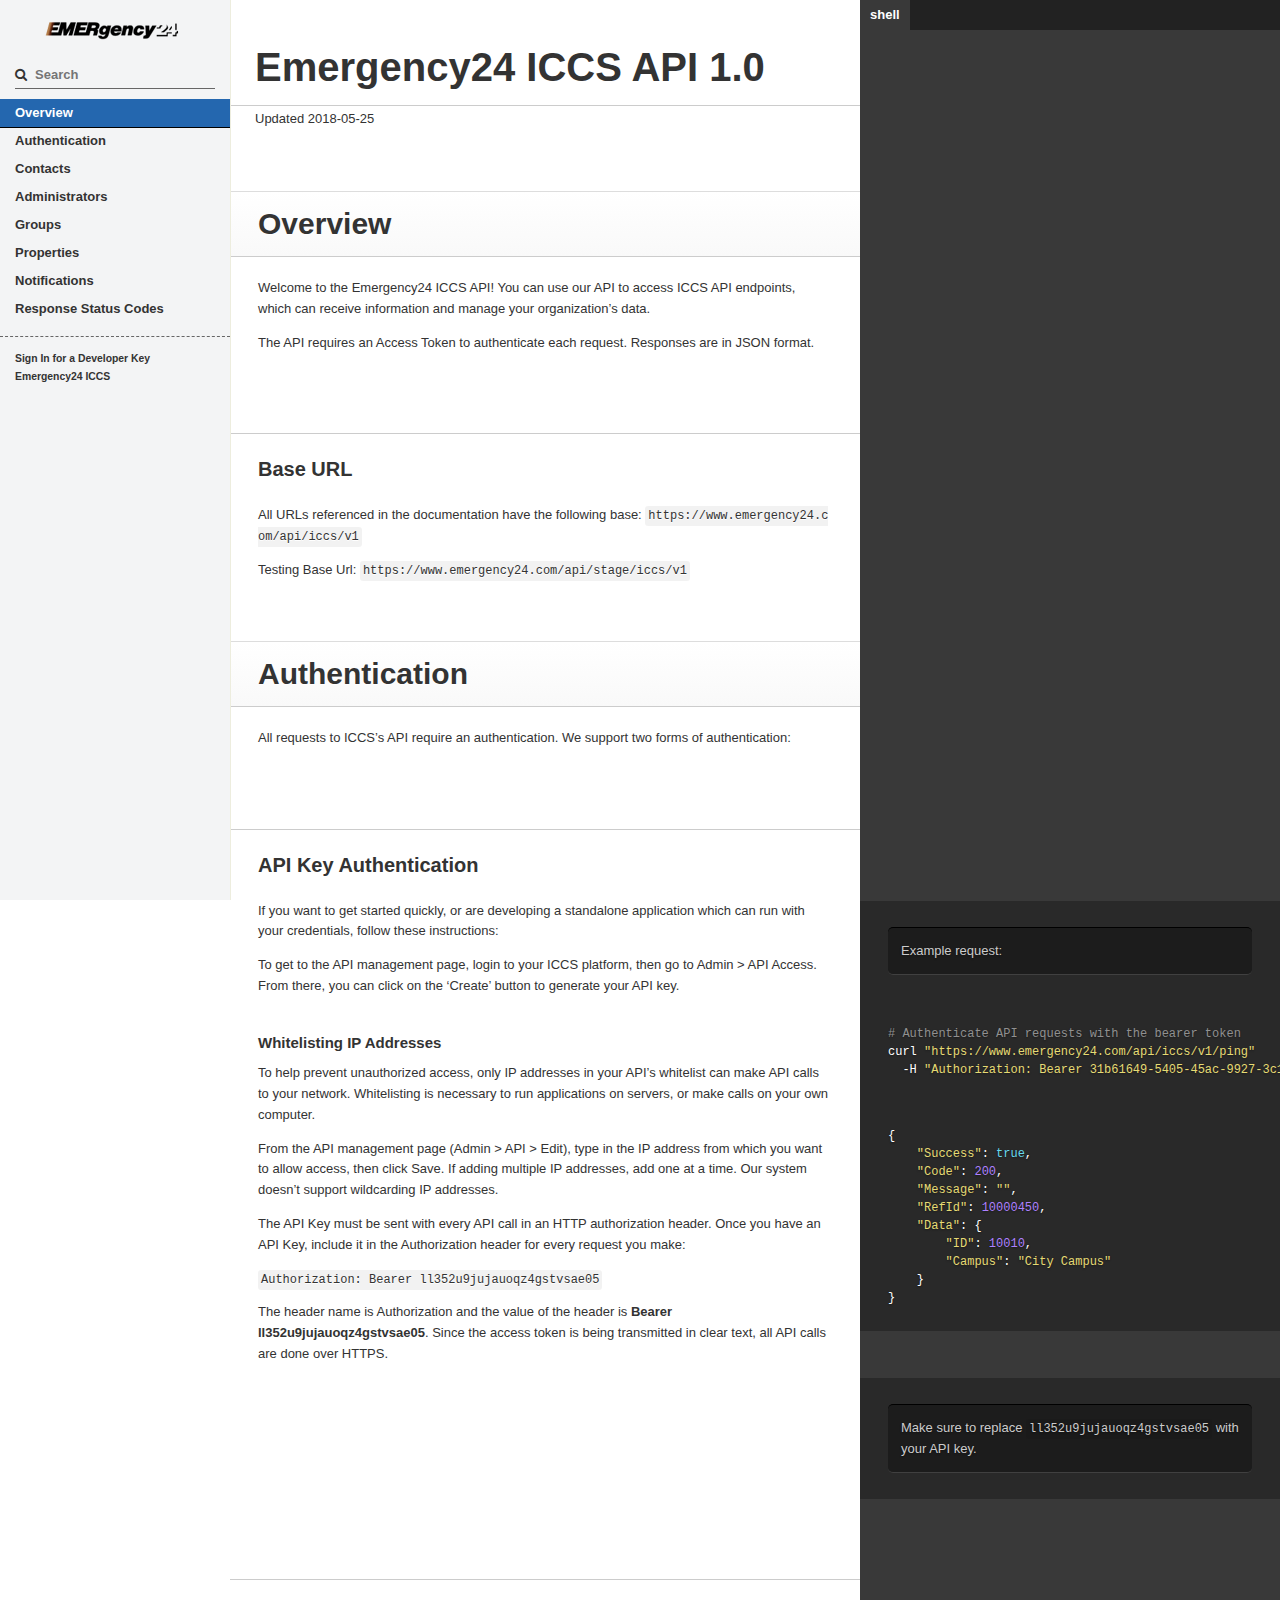
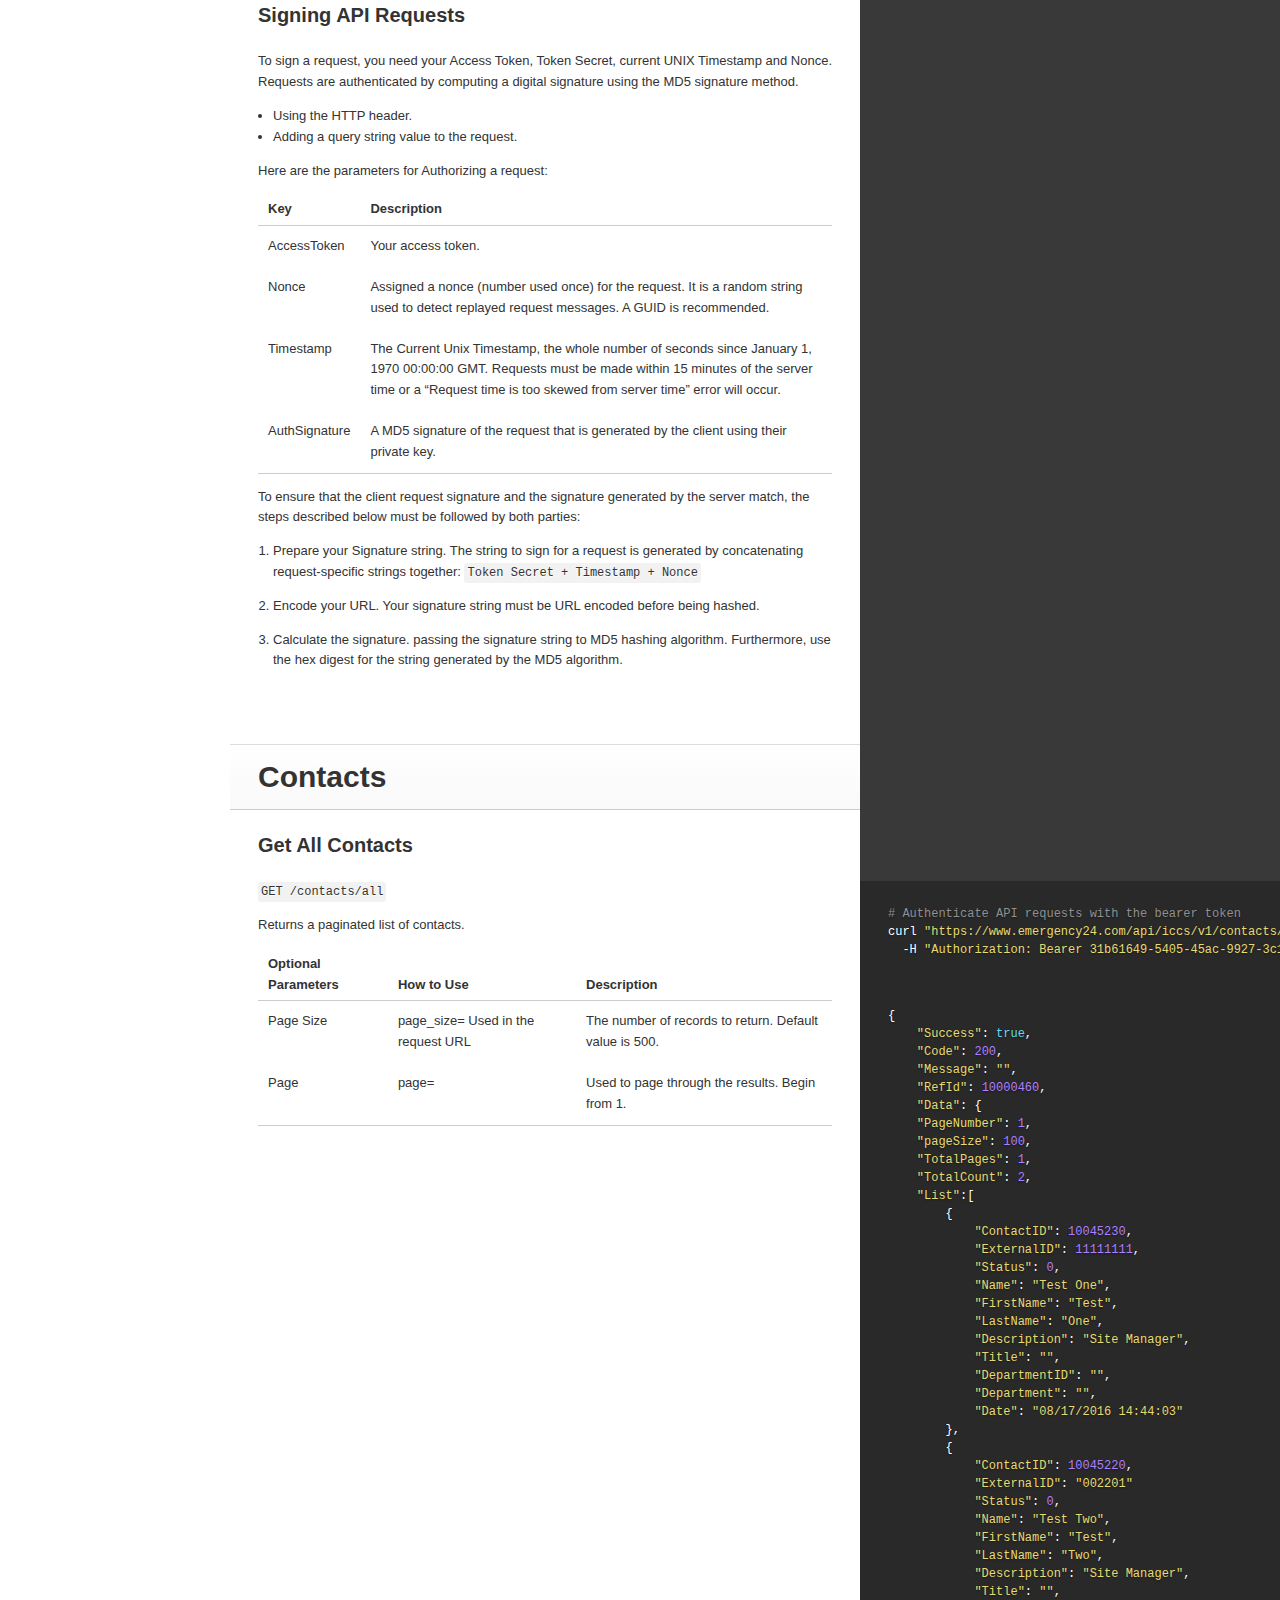
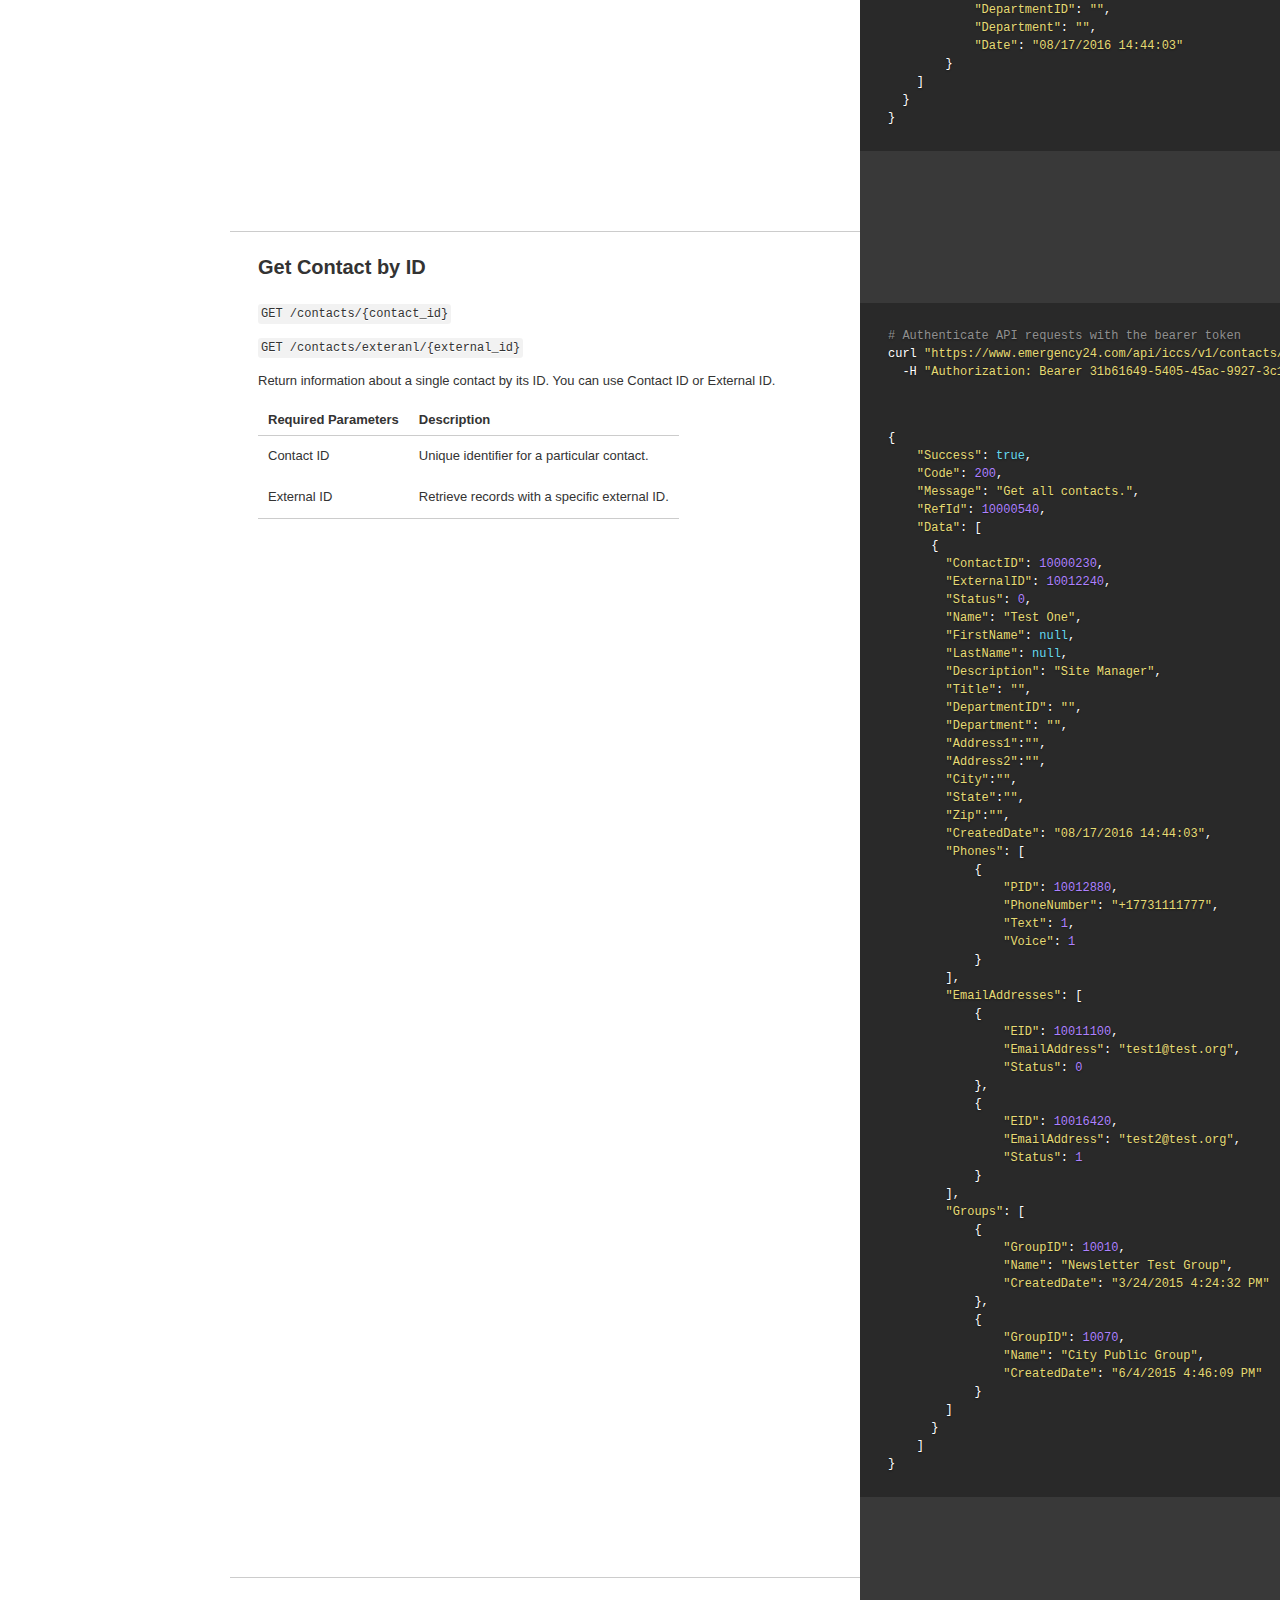
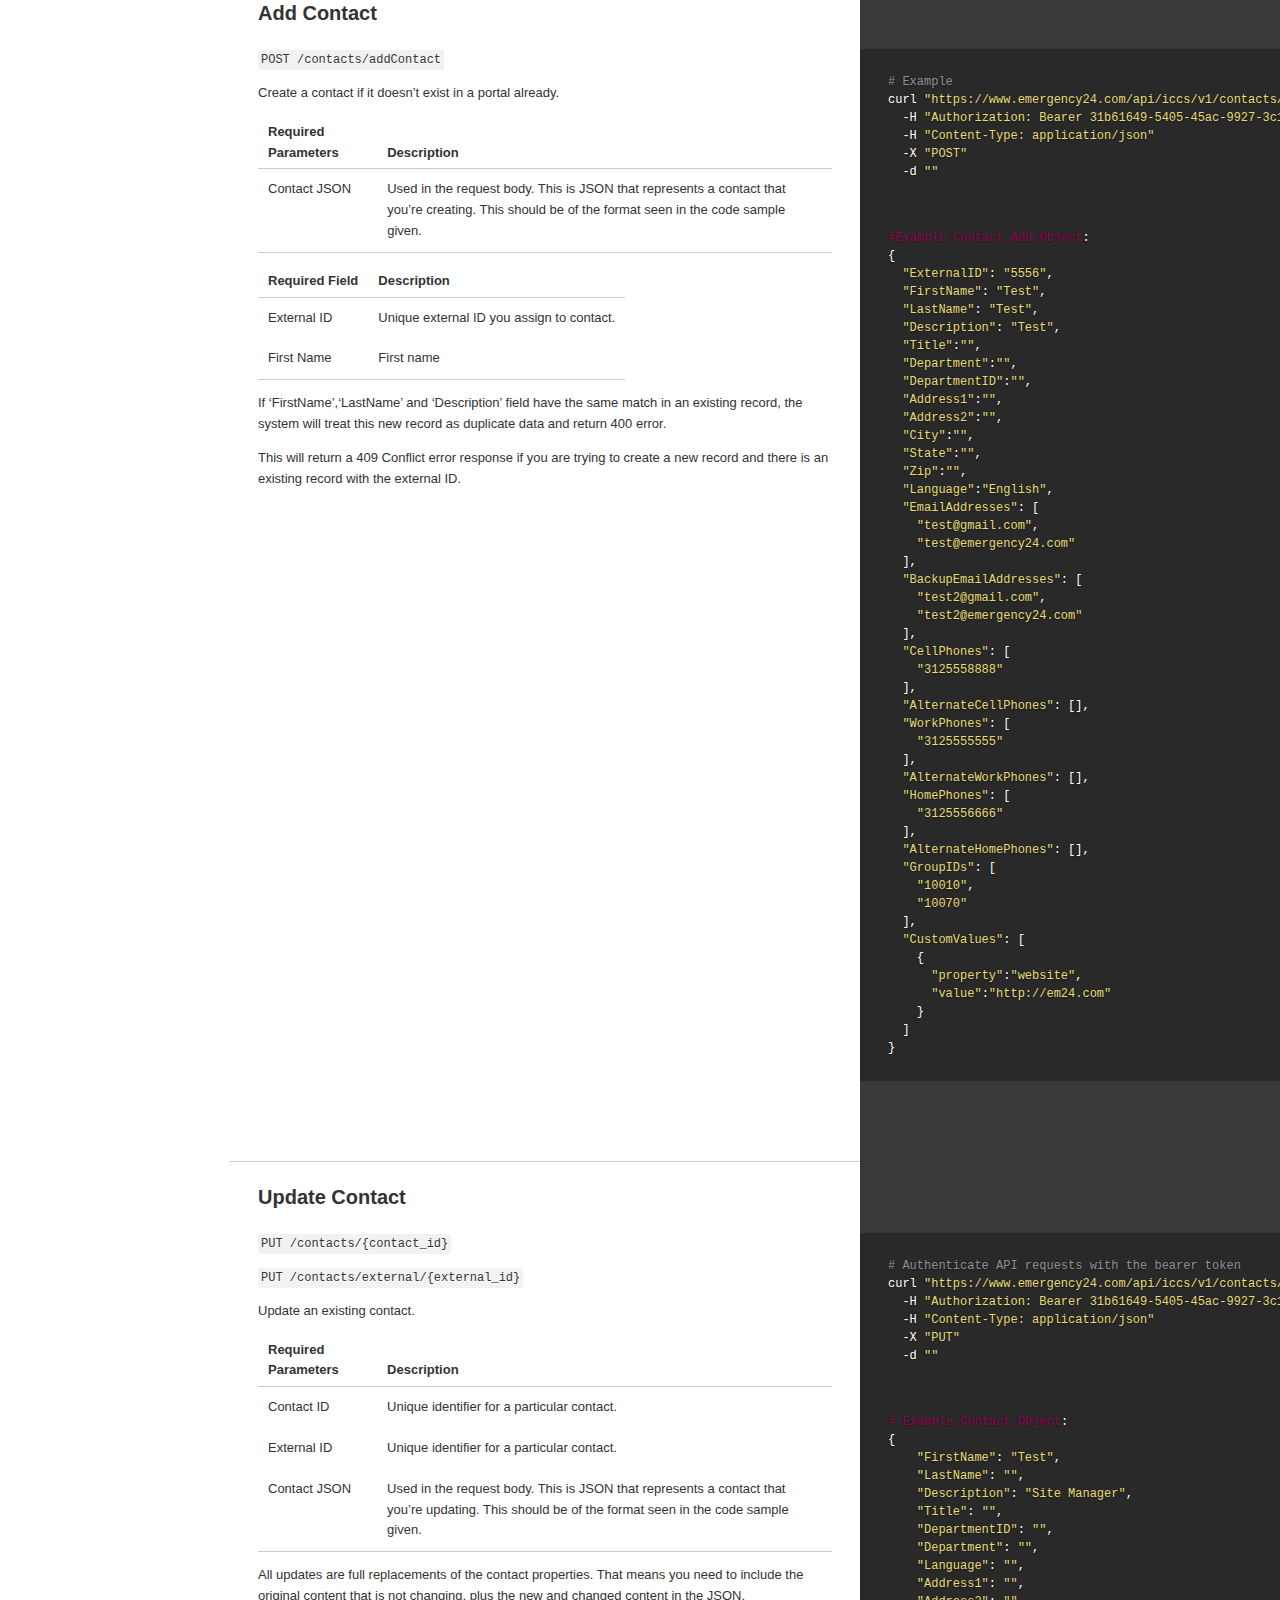
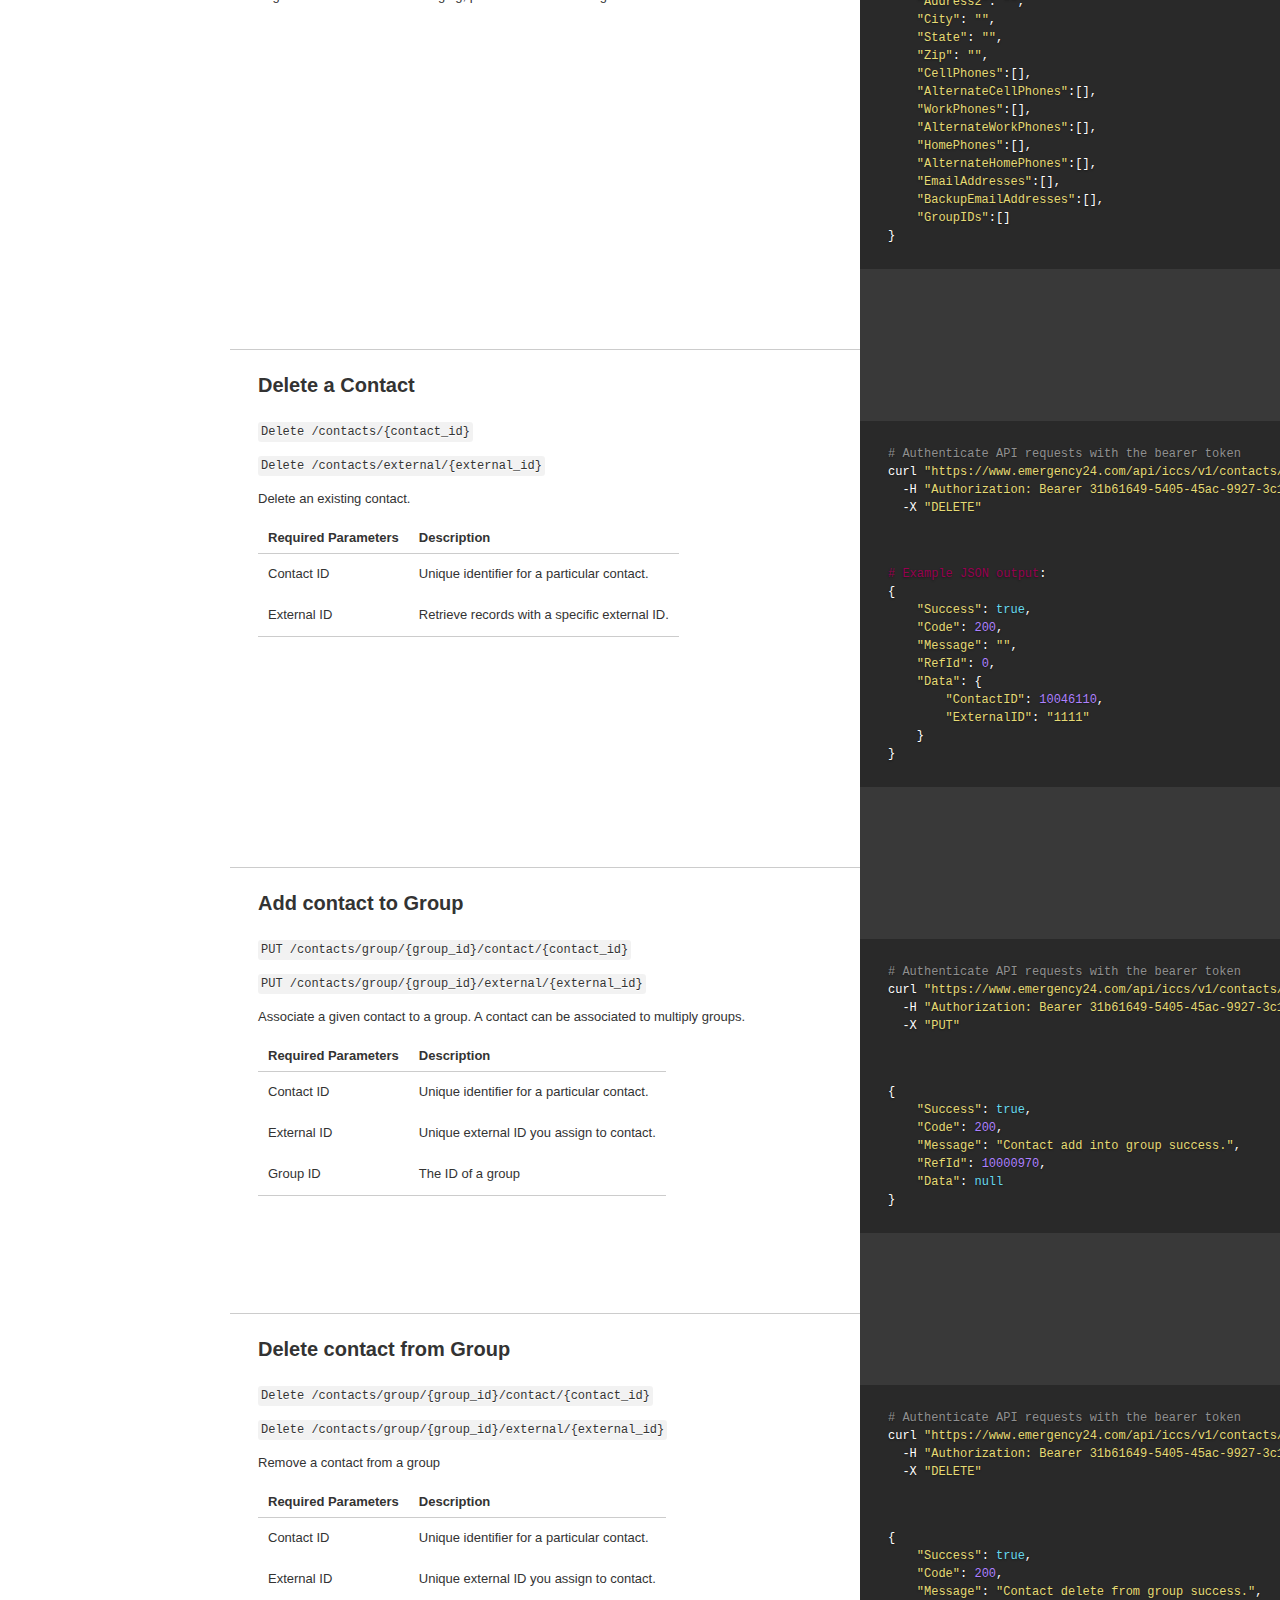
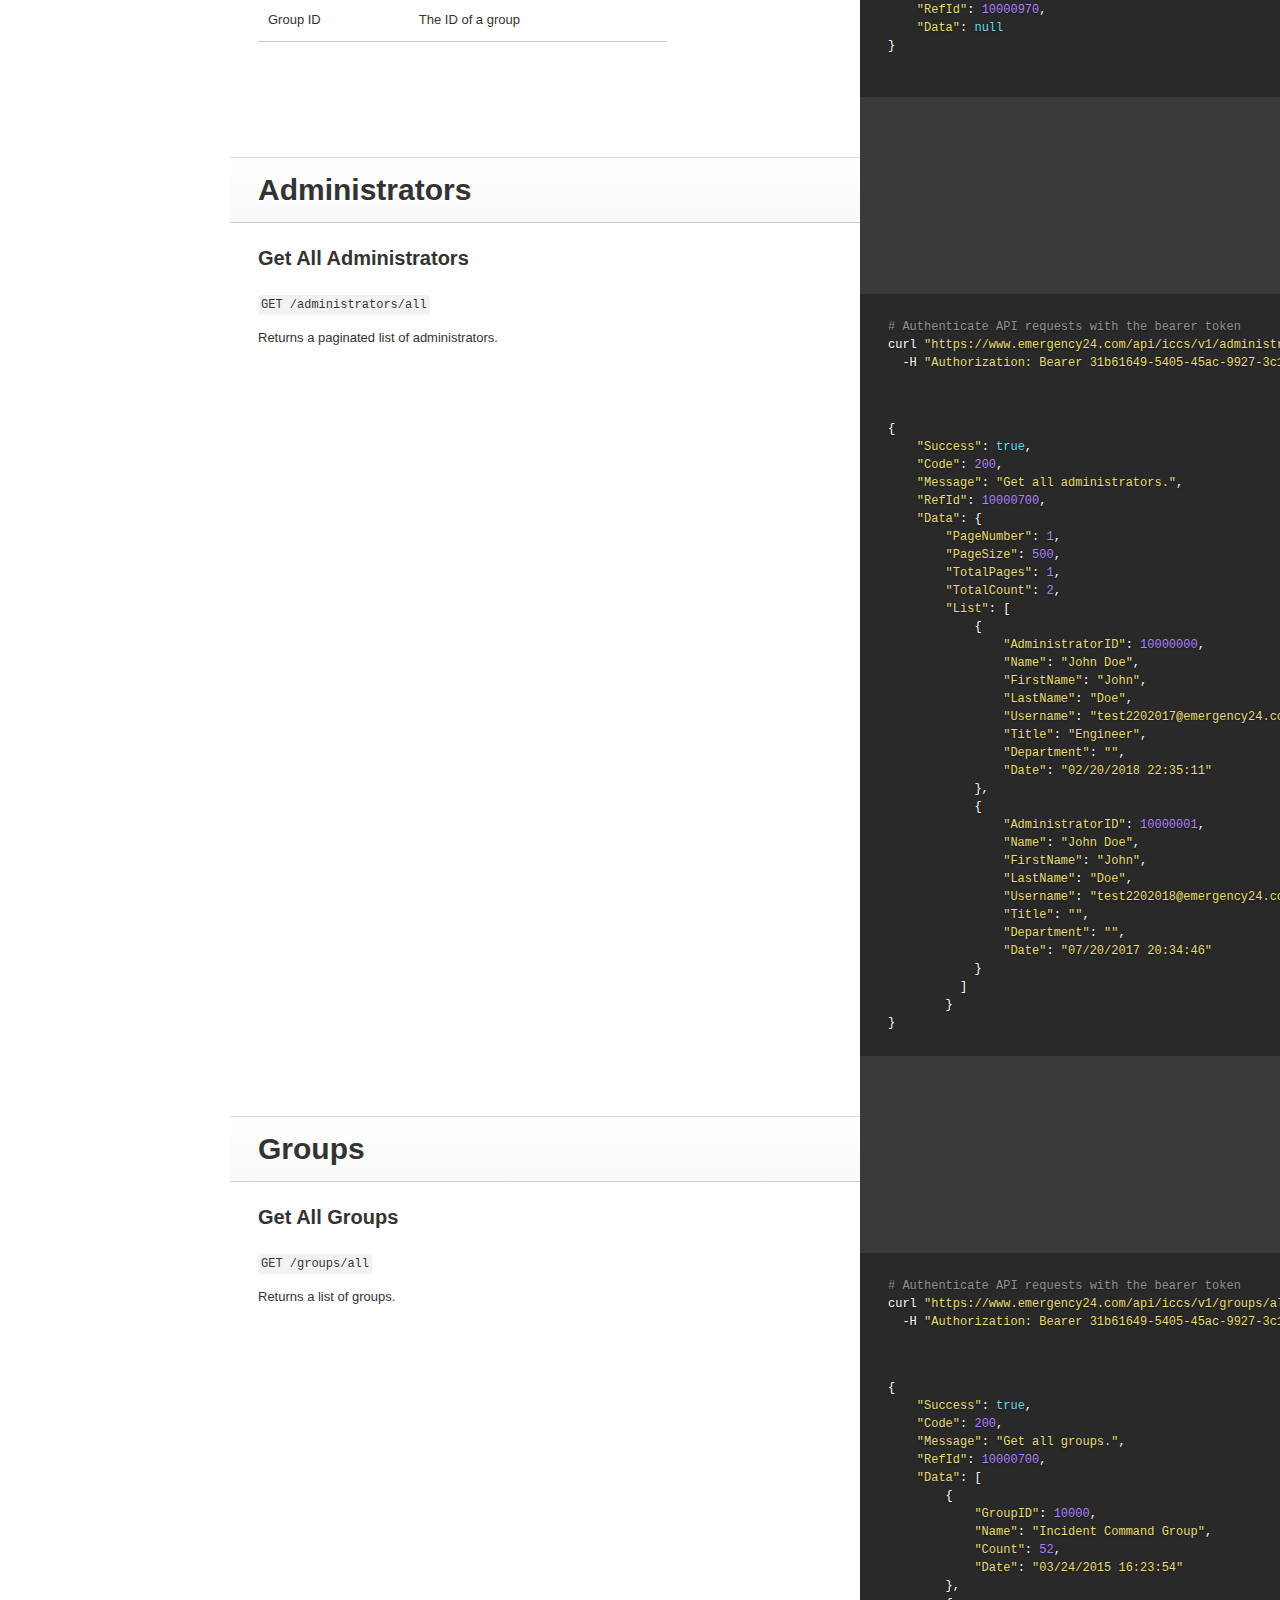
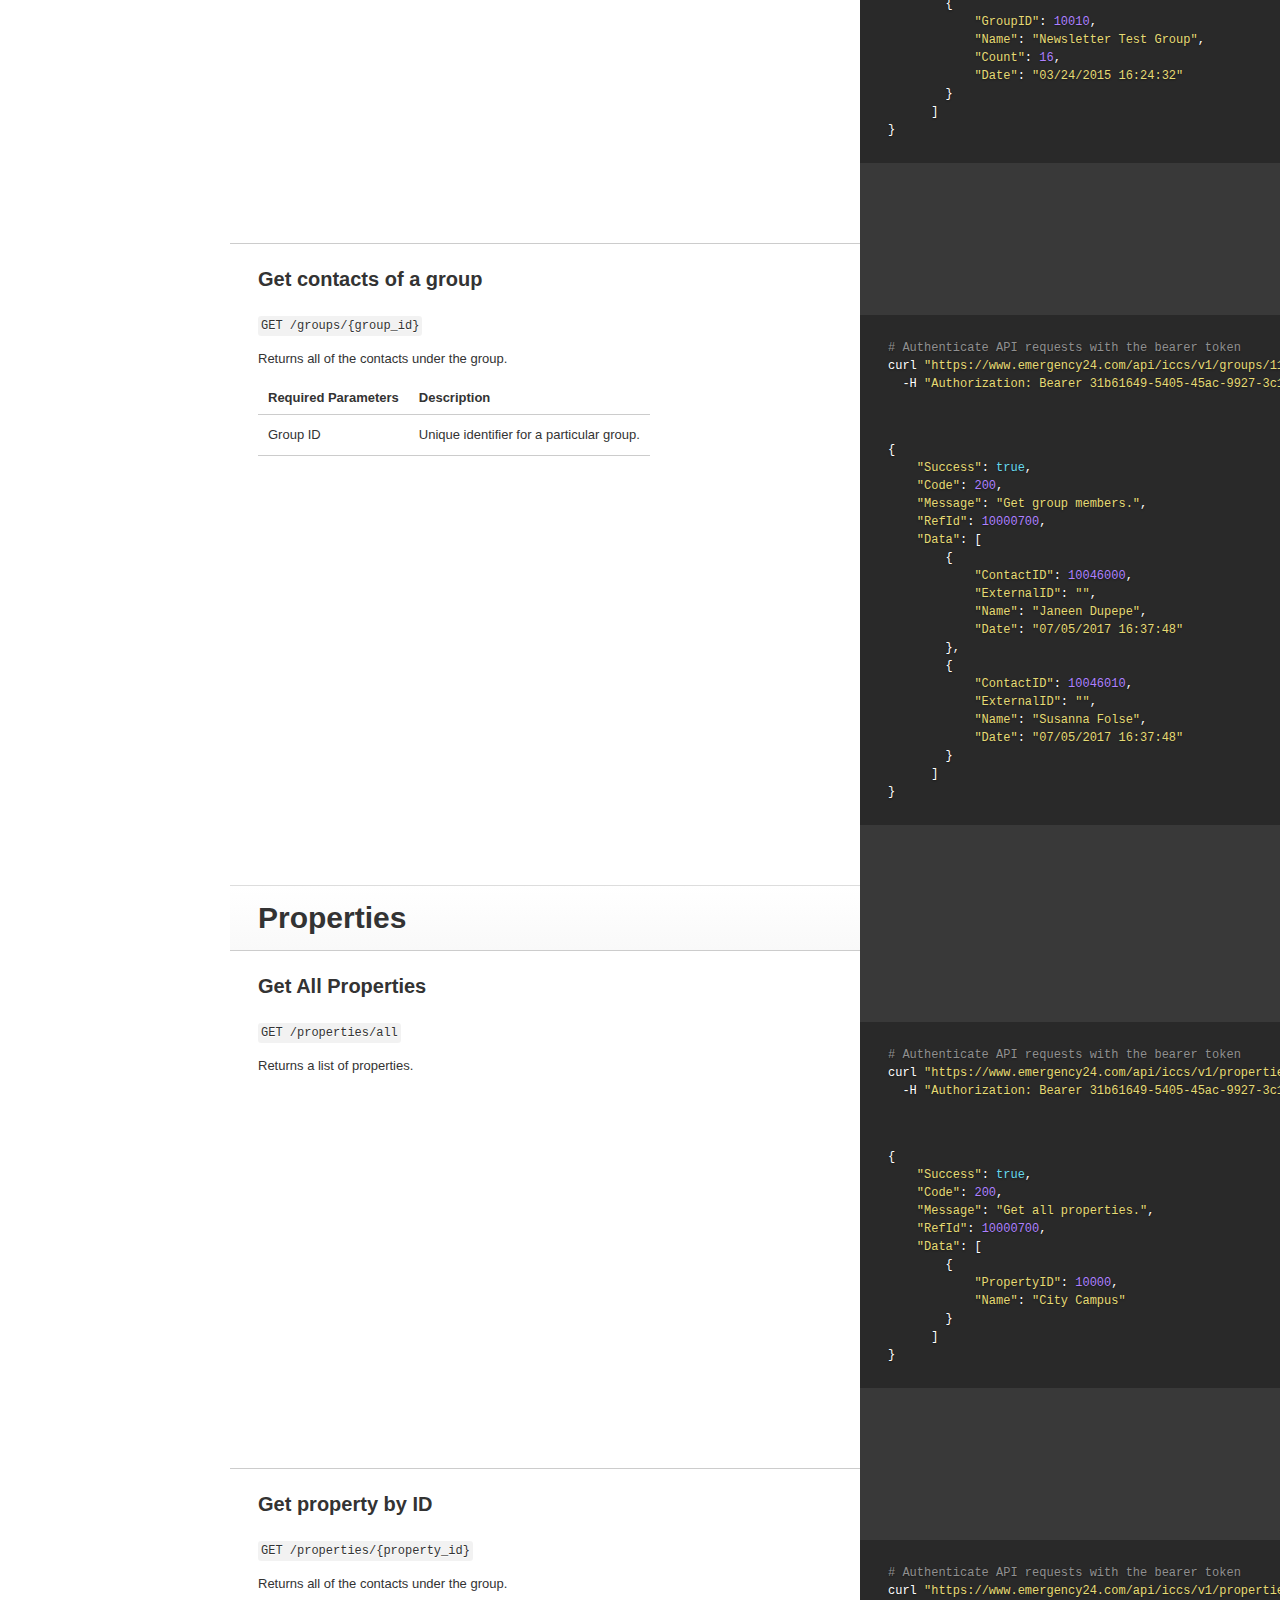
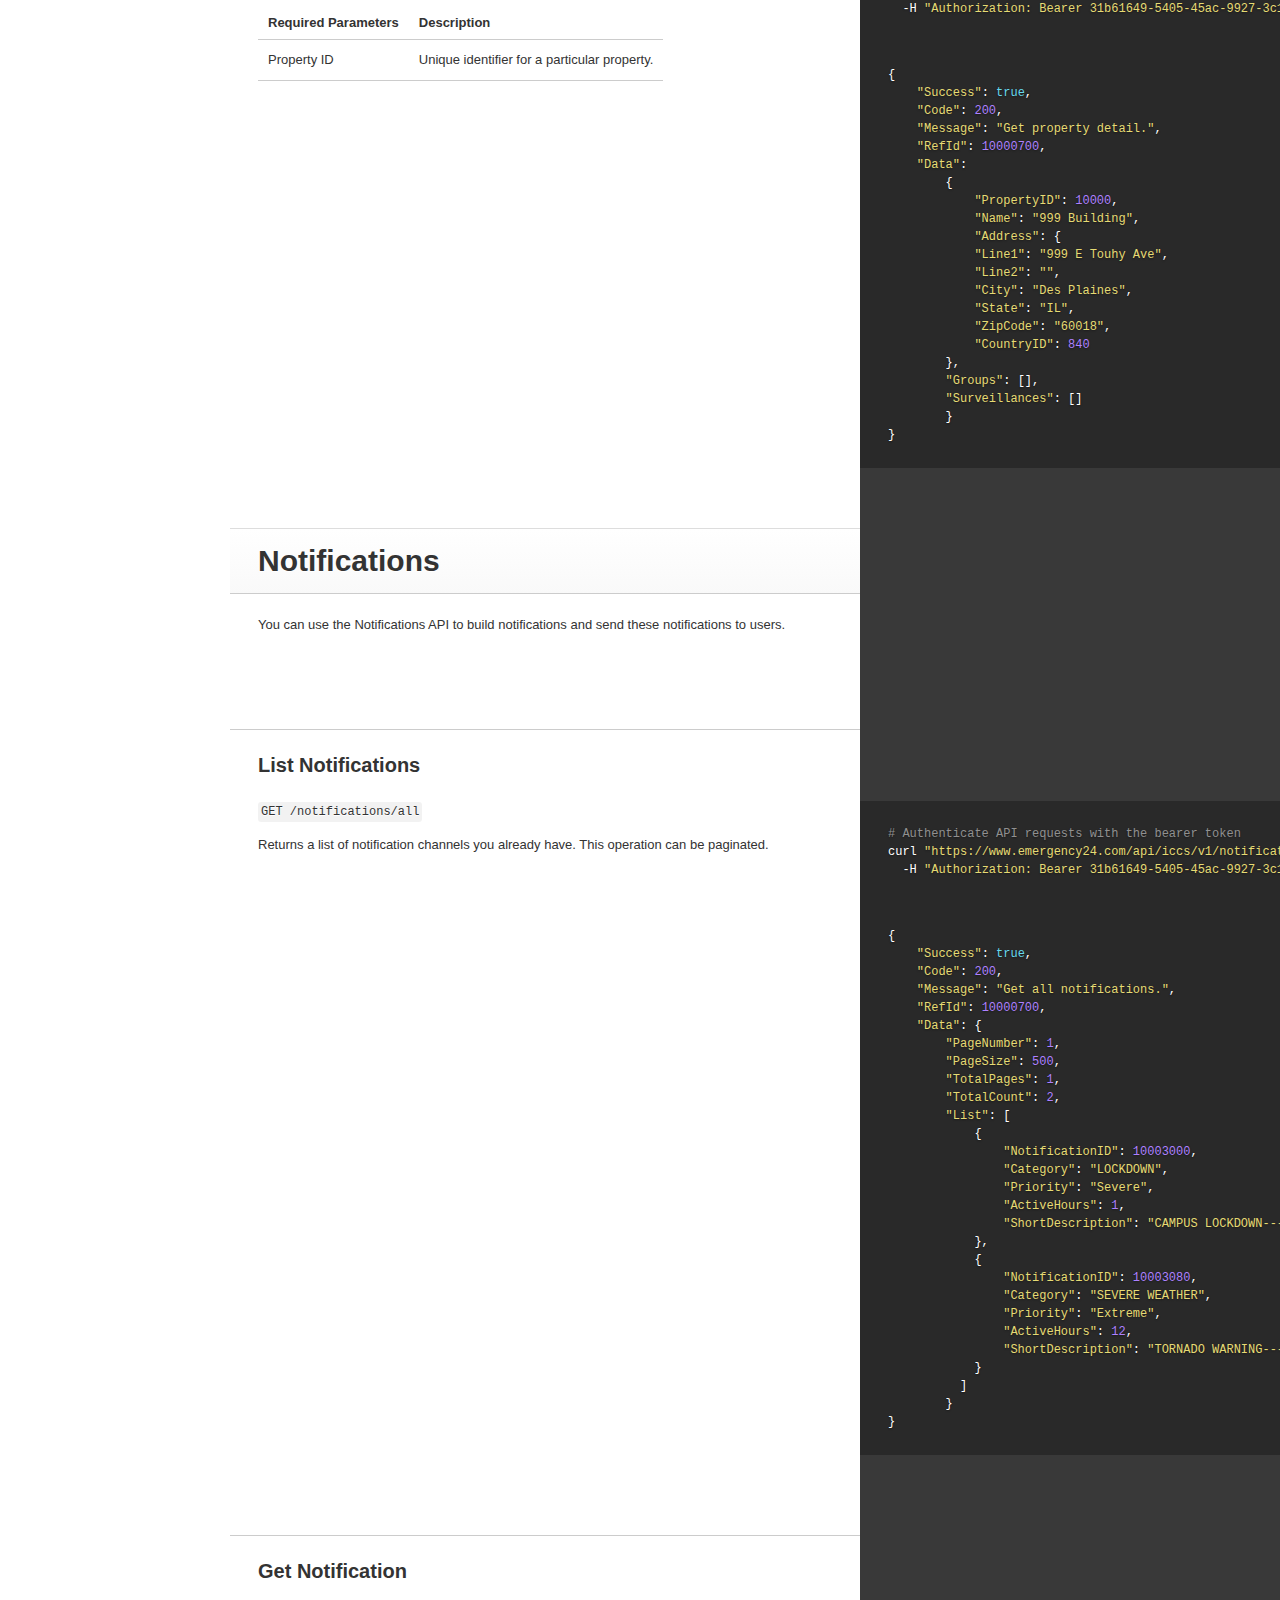
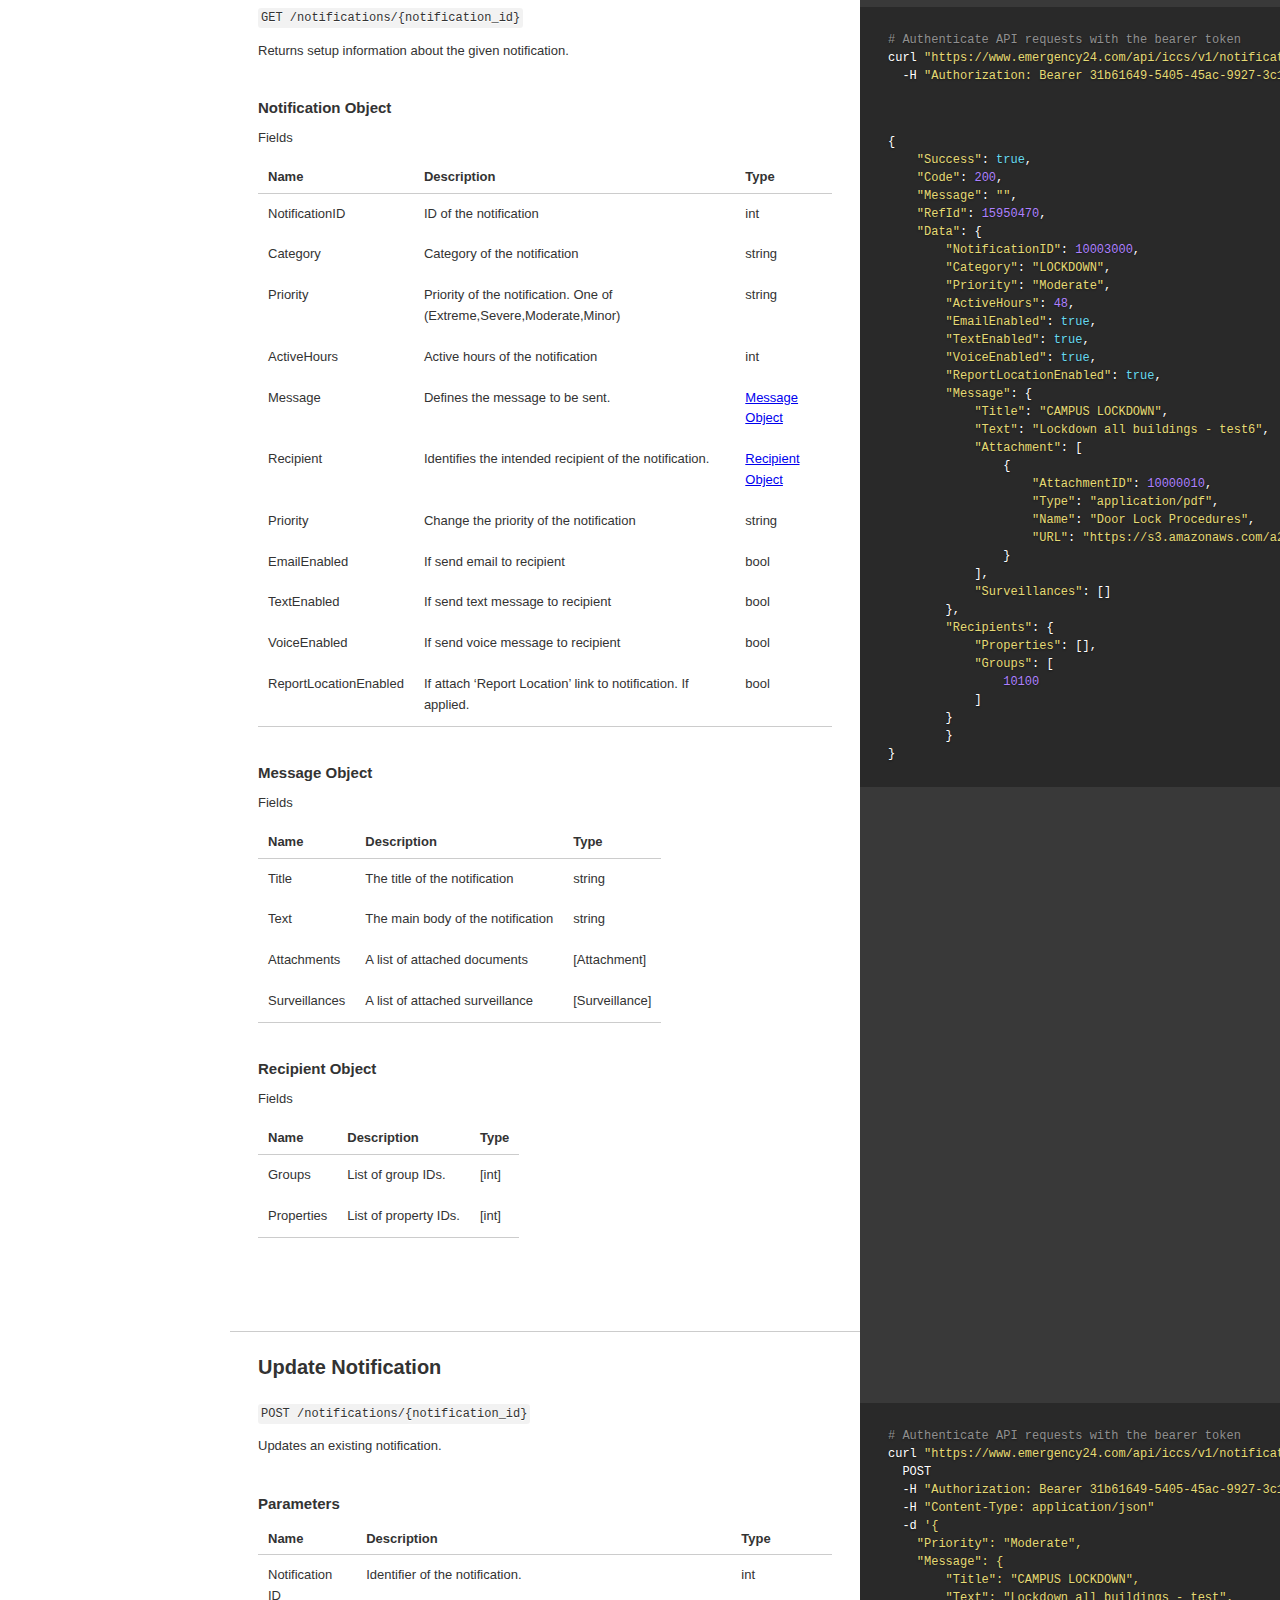
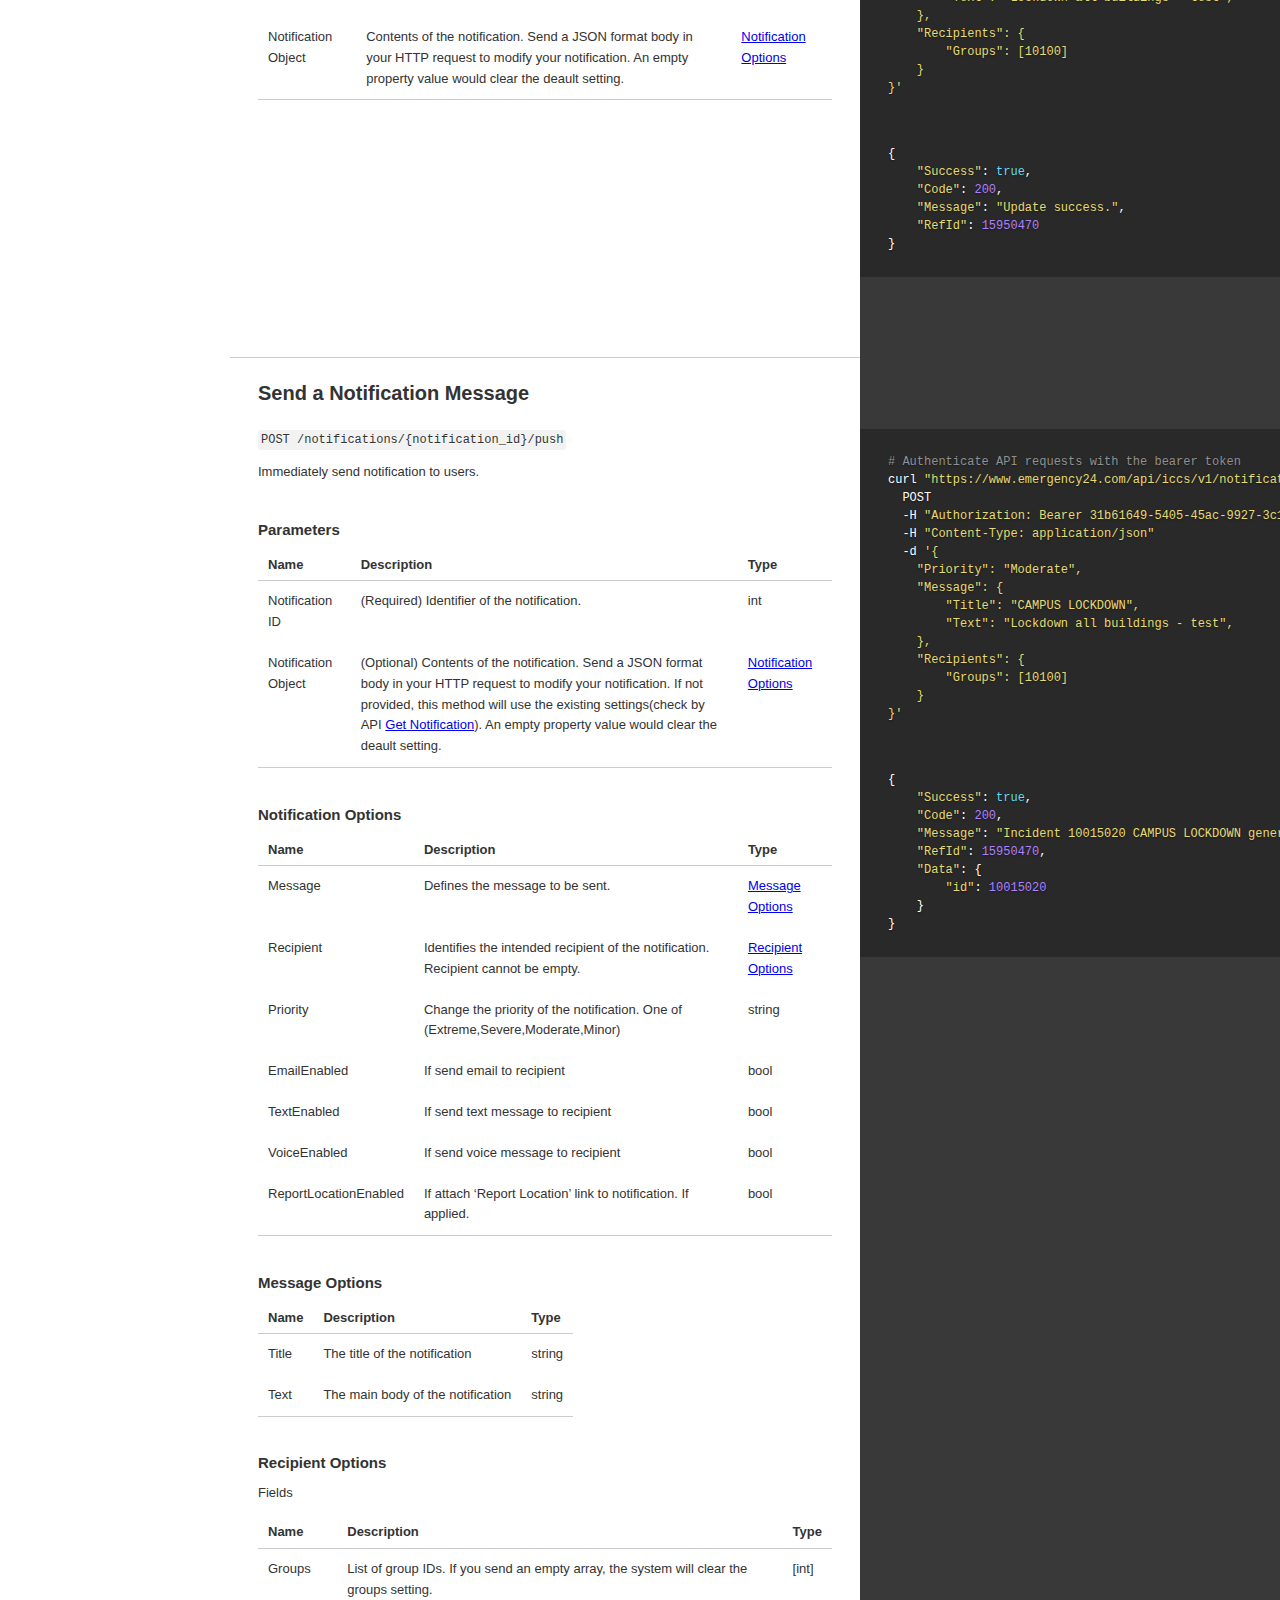
==== commit 96feaf50: "add property doc" ====
--- a/iccs/v1/index.html
+++ b/iccs/v1/index.html
@@ -879,6 +879,71 @@
 </tr>
 </tbody></table>
 
+<h1 id="properties">Properties</h1>
+
+<h2 id="get-all-properties">Get All Properties</h2>
+<pre class="highlight shell tab-shell"><code><span class="c"># Authenticate API requests with the bearer token</span>
+curl <span class="s2">"https://www.emergency24.com/api/iccs/v1/properties/all"</span>
+  -H <span class="s2">"Authorization: Bearer 31b61649-5405-45ac-9927-3c1d1b2c84b2"</span>
+</code></pre><pre class="highlight json tab-json"><code><span class="p">{</span><span class="w">
+    </span><span class="s2">"Success"</span><span class="p">:</span><span class="w"> </span><span class="kc">true</span><span class="p">,</span><span class="w">
+    </span><span class="s2">"Code"</span><span class="p">:</span><span class="w"> </span><span class="mi">200</span><span class="p">,</span><span class="w">
+    </span><span class="s2">"Message"</span><span class="p">:</span><span class="w"> </span><span class="s2">"Get all properties."</span><span class="p">,</span><span class="w">
+    </span><span class="s2">"RefId"</span><span class="p">:</span><span class="w"> </span><span class="mi">10000700</span><span class="p">,</span><span class="w">
+    </span><span class="s2">"Data"</span><span class="p">:</span><span class="w"> </span><span class="p">[</span><span class="w">
+        </span><span class="p">{</span><span class="w">
+            </span><span class="s2">"PropertyID"</span><span class="p">:</span><span class="w"> </span><span class="mi">10000</span><span class="p">,</span><span class="w">
+            </span><span class="s2">"Name"</span><span class="p">:</span><span class="w"> </span><span class="s2">"City Campus"</span><span class="w">
+        </span><span class="p">}</span><span class="w">
+      </span><span class="p">]</span><span class="w">
+</span><span class="p">}</span><span class="w">
+</span></code></pre>
+<p><code class="prettyprint">GET /properties/all</code></p>
+
+<p>Returns a list of properties.</p>
+
+<h2 id="get-property-by-id">Get property by ID</h2>
+<pre class="highlight shell tab-shell"><code><span class="c"># Authenticate API requests with the bearer token</span>
+curl <span class="s2">"https://www.emergency24.com/api/iccs/v1/properties/10000"</span>
+  -H <span class="s2">"Authorization: Bearer 31b61649-5405-45ac-9927-3c1d1b2c84b2"</span>
+</code></pre><pre class="highlight json tab-json"><code><span class="p">{</span><span class="w">
+    </span><span class="s2">"Success"</span><span class="p">:</span><span class="w"> </span><span class="kc">true</span><span class="p">,</span><span class="w">
+    </span><span class="s2">"Code"</span><span class="p">:</span><span class="w"> </span><span class="mi">200</span><span class="p">,</span><span class="w">
+    </span><span class="s2">"Message"</span><span class="p">:</span><span class="w"> </span><span class="s2">"Get property detail."</span><span class="p">,</span><span class="w">
+    </span><span class="s2">"RefId"</span><span class="p">:</span><span class="w"> </span><span class="mi">10000700</span><span class="p">,</span><span class="w">
+    </span><span class="s2">"Data"</span><span class="p">:</span><span class="w"> 
+        </span><span class="p">{</span><span class="w">
+            </span><span class="s2">"PropertyID"</span><span class="p">:</span><span class="w"> </span><span class="mi">10000</span><span class="p">,</span><span class="w">
+            </span><span class="s2">"Name"</span><span class="p">:</span><span class="w"> </span><span class="s2">"999 Building"</span><span class="p">,</span><span class="w">
+            </span><span class="s2">"Address"</span><span class="p">:</span><span class="w"> </span><span class="p">{</span><span class="w">
+            </span><span class="s2">"Line1"</span><span class="p">:</span><span class="w"> </span><span class="s2">"999 E Touhy Ave"</span><span class="p">,</span><span class="w">
+            </span><span class="s2">"Line2"</span><span class="p">:</span><span class="w"> </span><span class="s2">""</span><span class="p">,</span><span class="w">
+            </span><span class="s2">"City"</span><span class="p">:</span><span class="w"> </span><span class="s2">"Des Plaines"</span><span class="p">,</span><span class="w">
+            </span><span class="s2">"State"</span><span class="p">:</span><span class="w"> </span><span class="s2">"IL"</span><span class="p">,</span><span class="w">
+            </span><span class="s2">"ZipCode"</span><span class="p">:</span><span class="w"> </span><span class="s2">"60018"</span><span class="p">,</span><span class="w">
+            </span><span class="s2">"CountryID"</span><span class="p">:</span><span class="w"> </span><span class="mi">840</span><span class="w">
+        </span><span class="p">},</span><span class="w">
+        </span><span class="s2">"Groups"</span><span class="p">:</span><span class="w"> </span><span class="p">[],</span><span class="w">
+        </span><span class="s2">"Surveillances"</span><span class="p">:</span><span class="w"> </span><span class="p">[]</span><span class="w">
+        </span><span class="p">}</span><span class="w">
+</span><span class="p">}</span><span class="w">
+</span></code></pre>
+<p><code class="prettyprint">GET /properties/{property_id}</code></p>
+
+<p>Returns all of the contacts under the group. </p>
+
+<table><thead>
+<tr>
+<th>Required Parameters</th>
+<th>Description</th>
+</tr>
+</thead><tbody>
+<tr>
+<td>Property ID</td>
+<td>Unique identifier for a particular property.</td>
+</tr>
+</tbody></table>
+
 <h1 id="notifications">Notifications</h1>
 
 <p>You can use the Notifications API to build notifications and send these notifications to users. </p>
